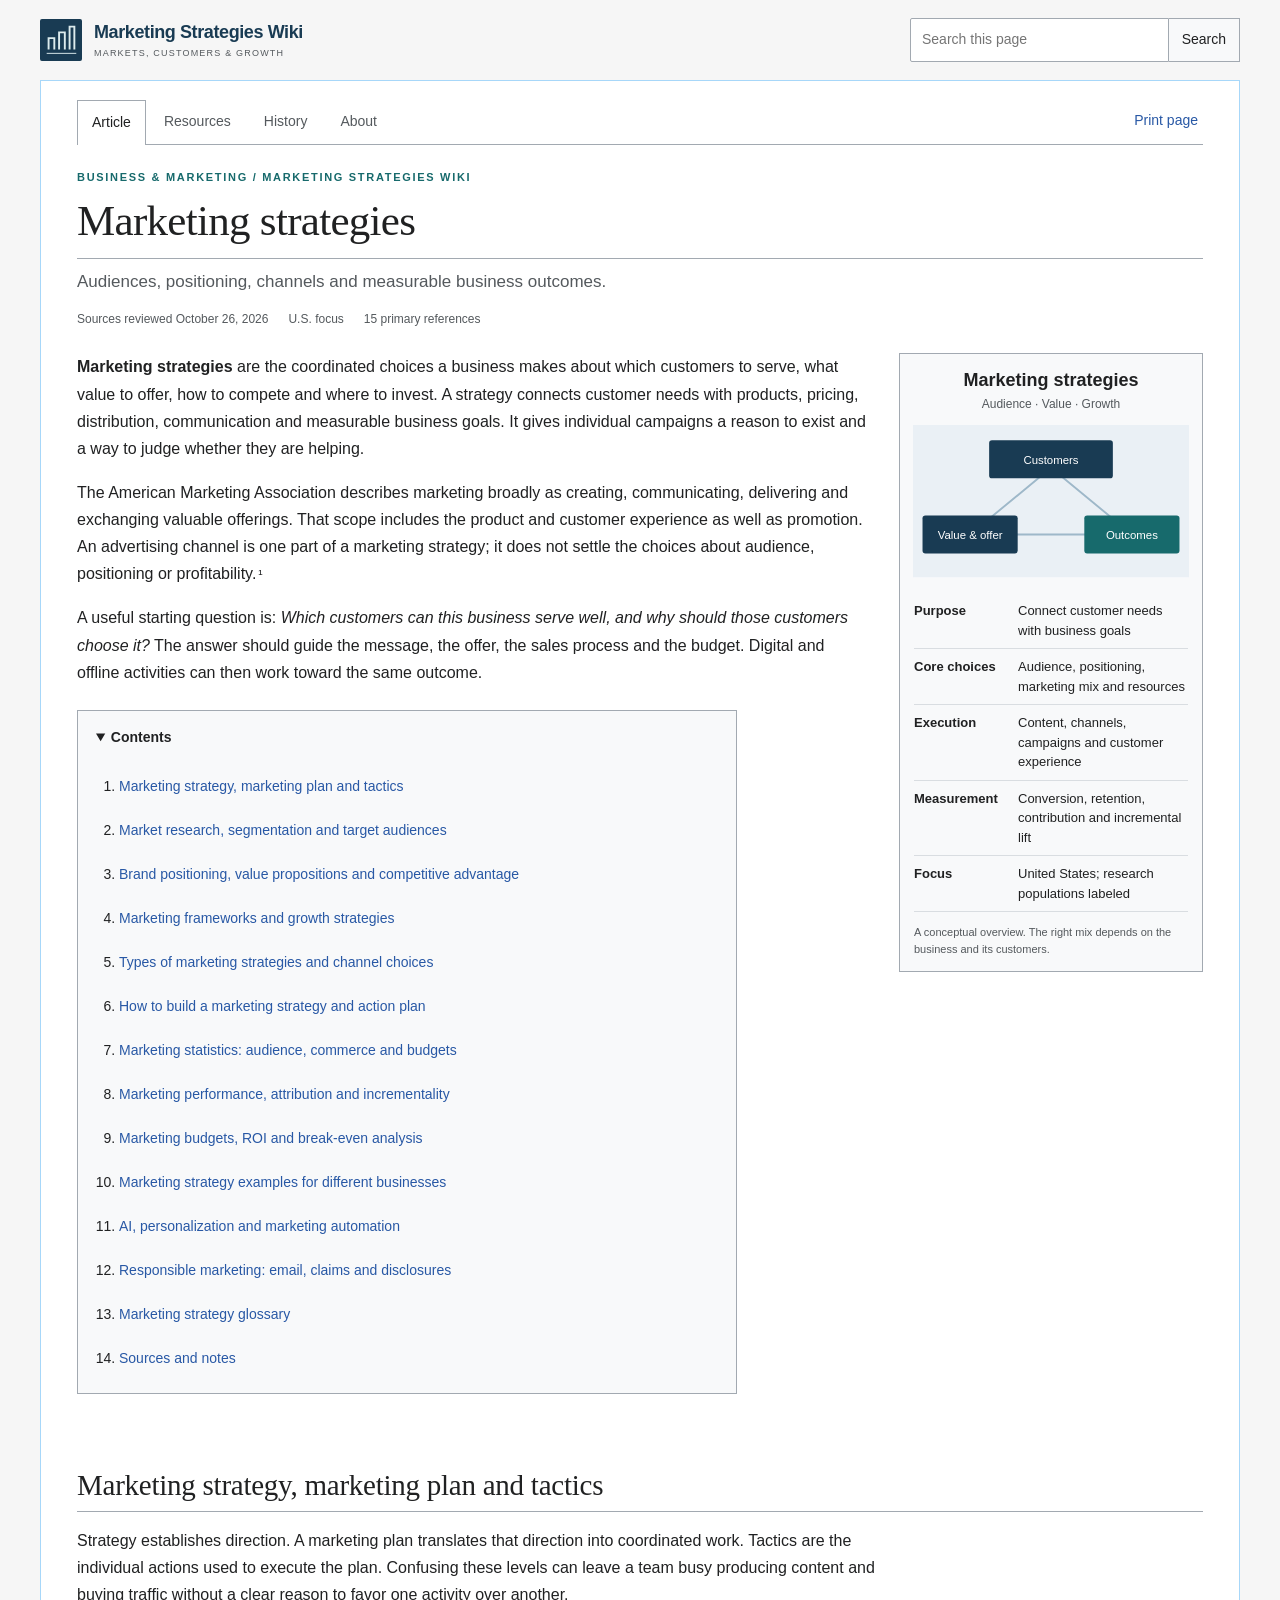
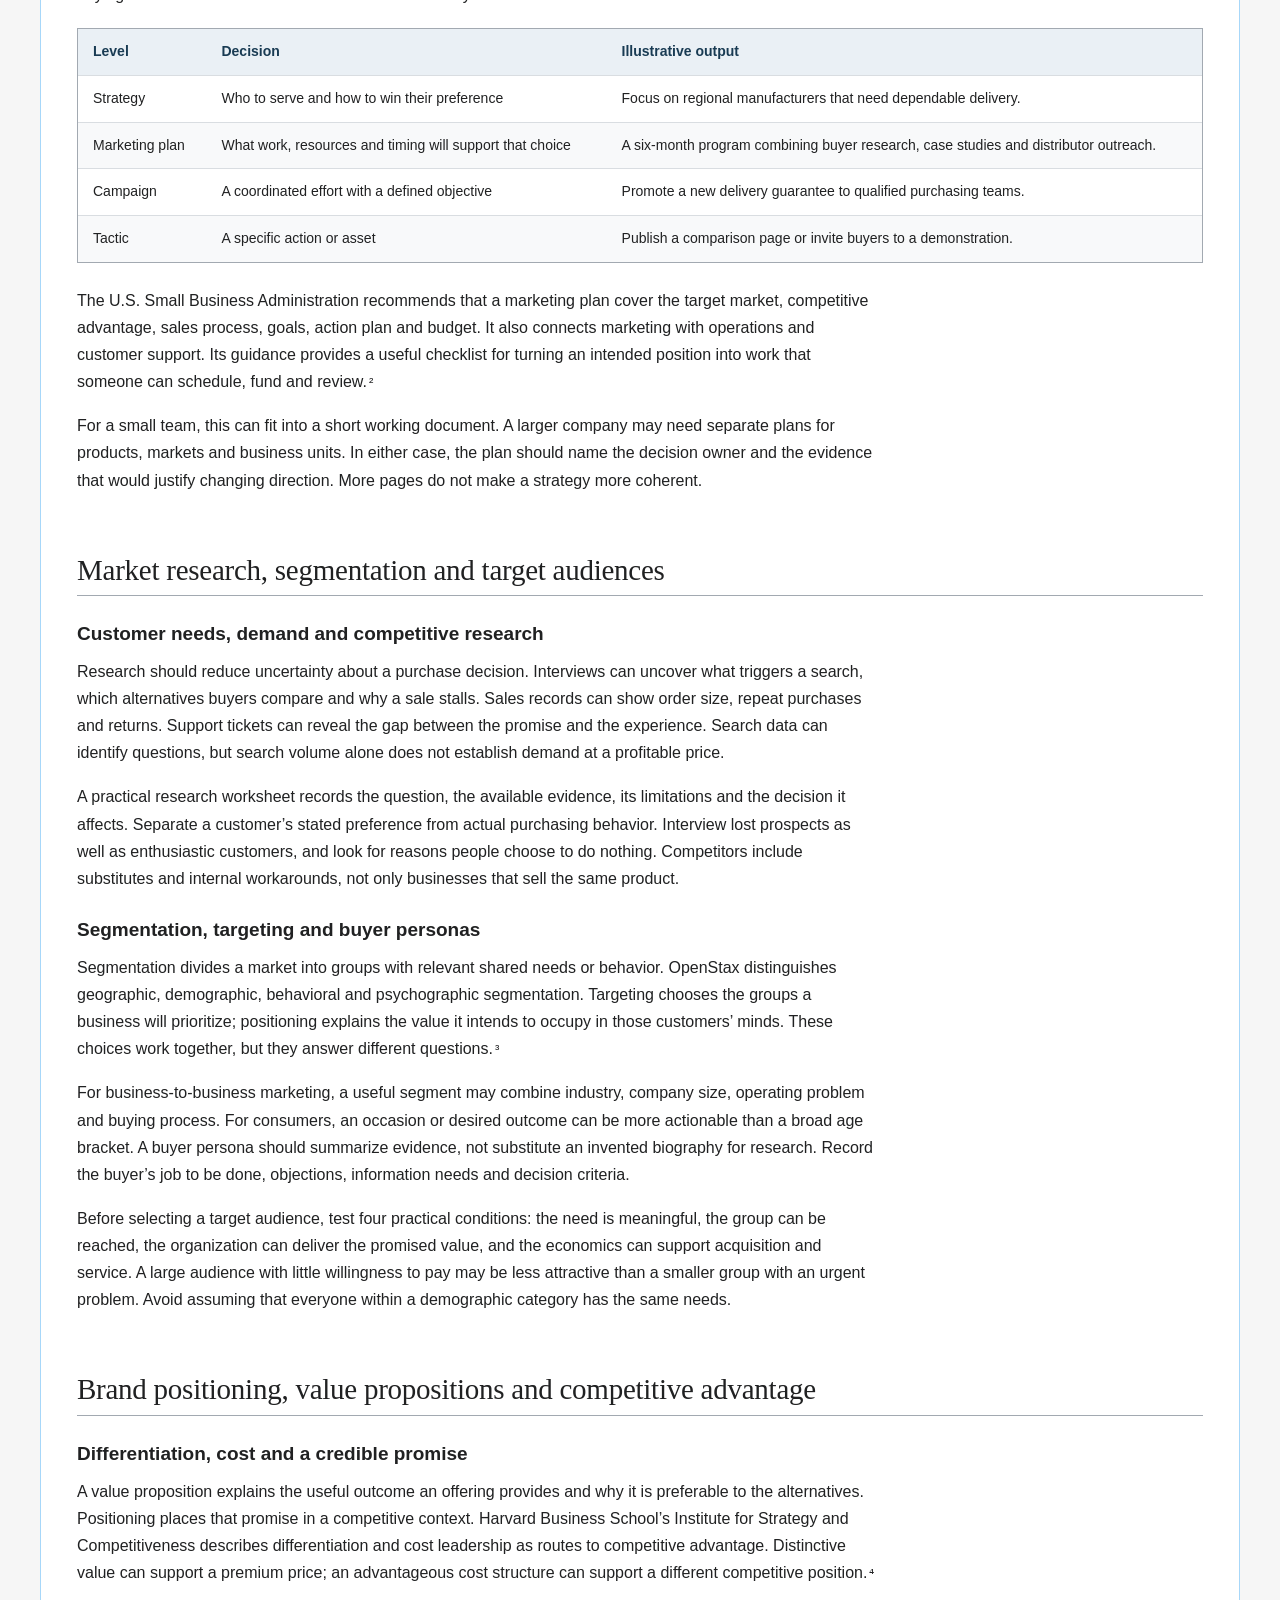
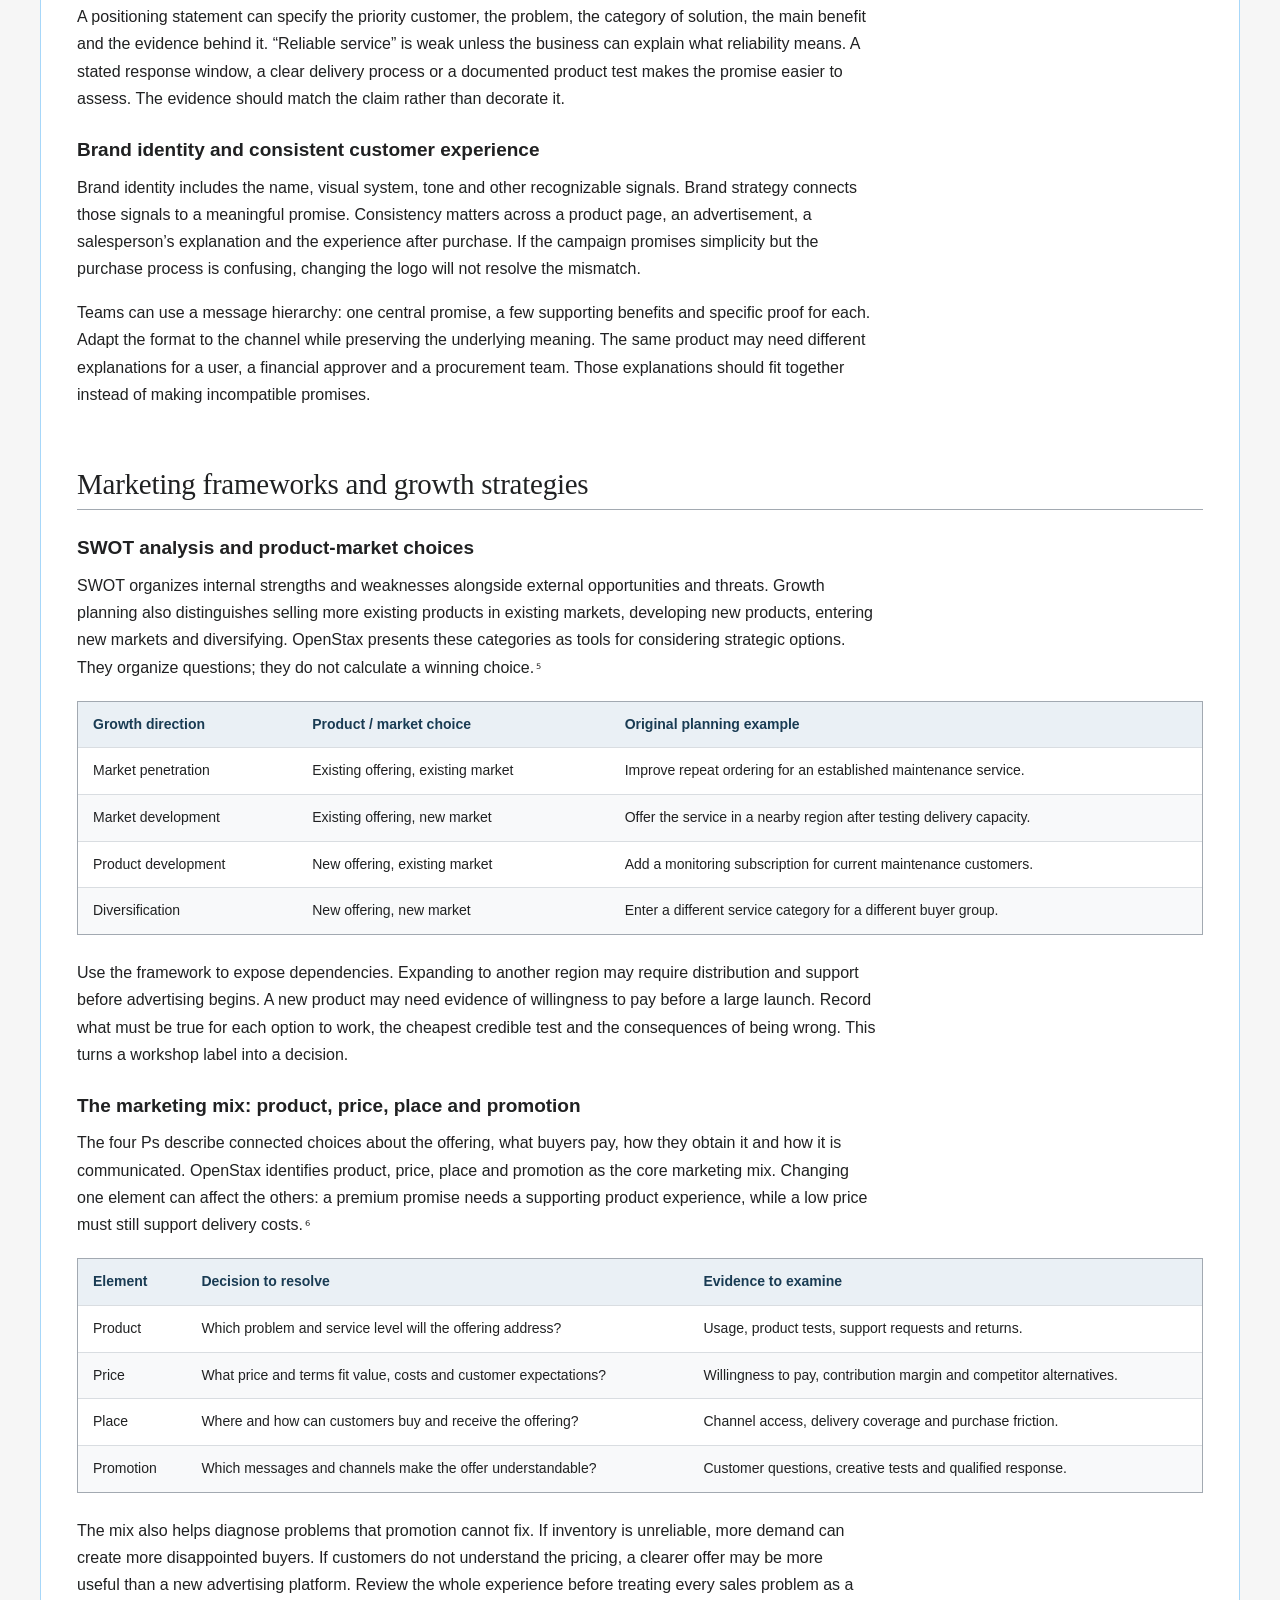
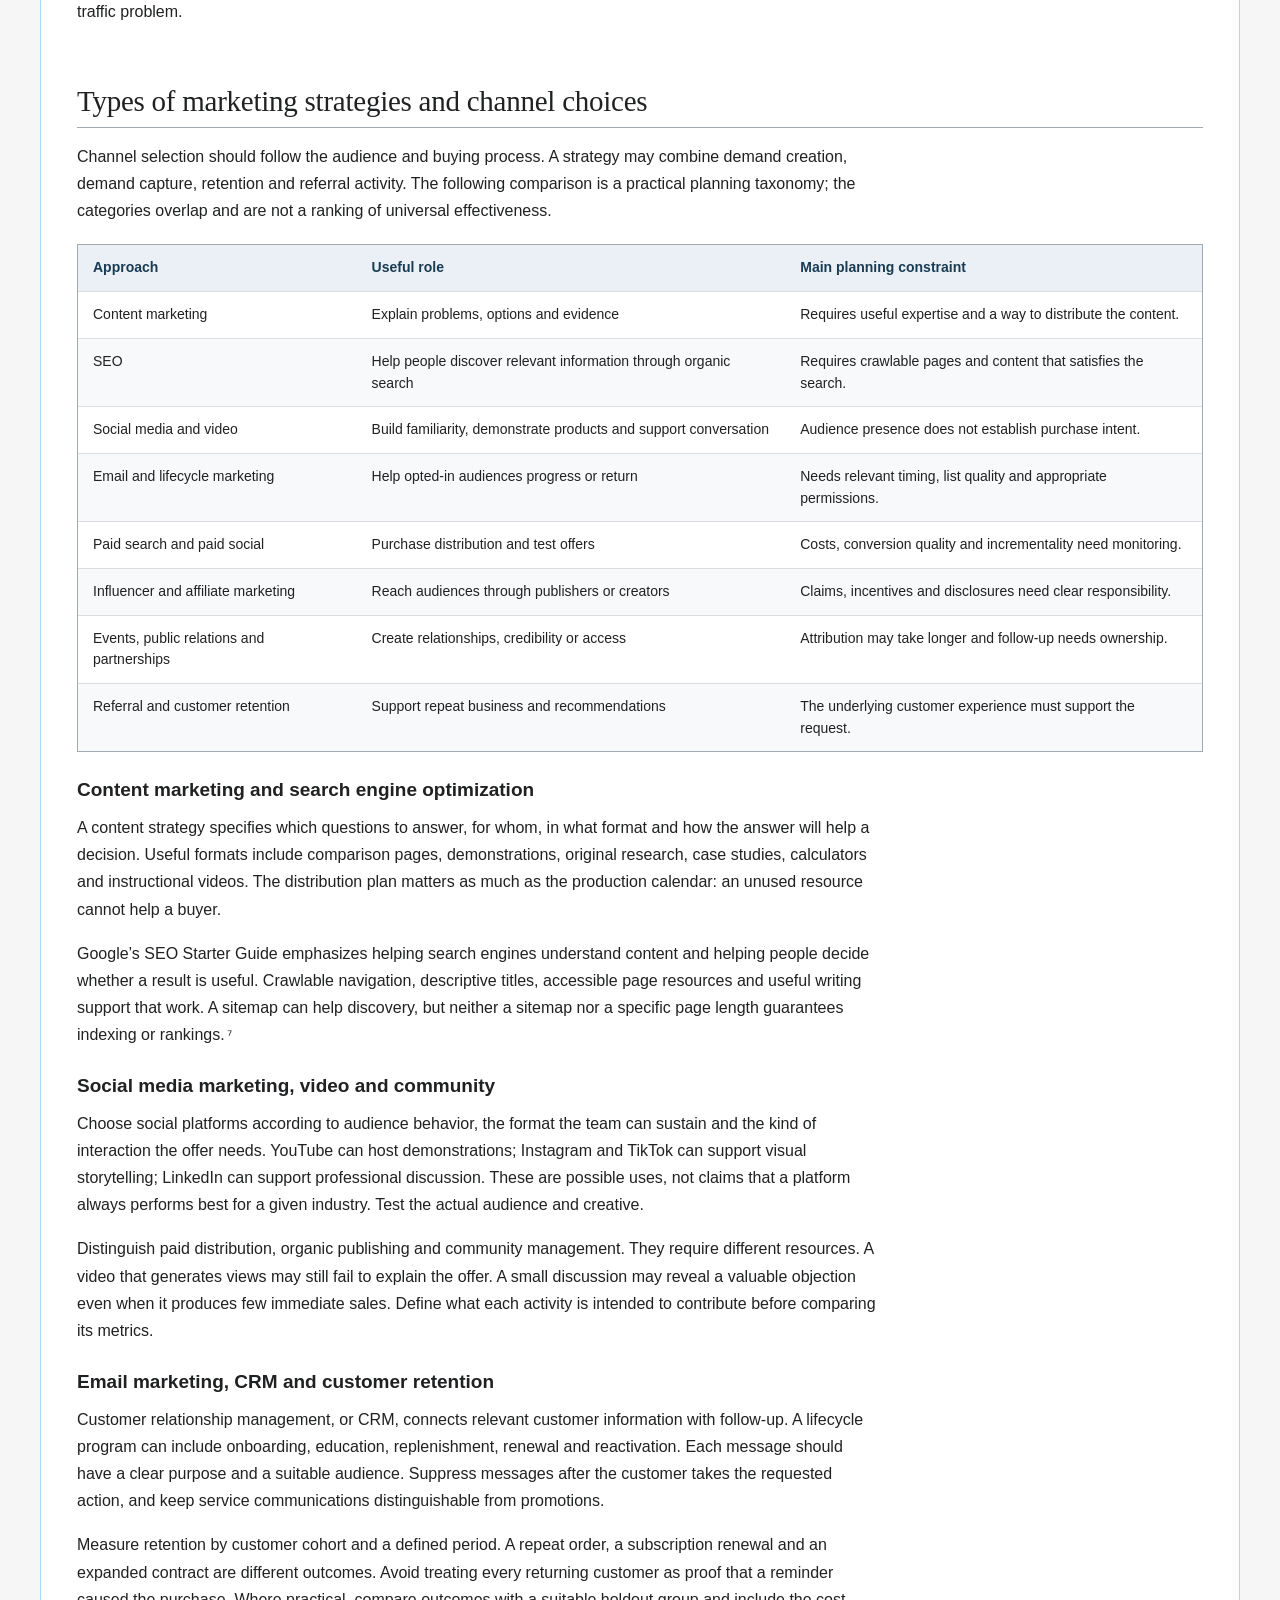
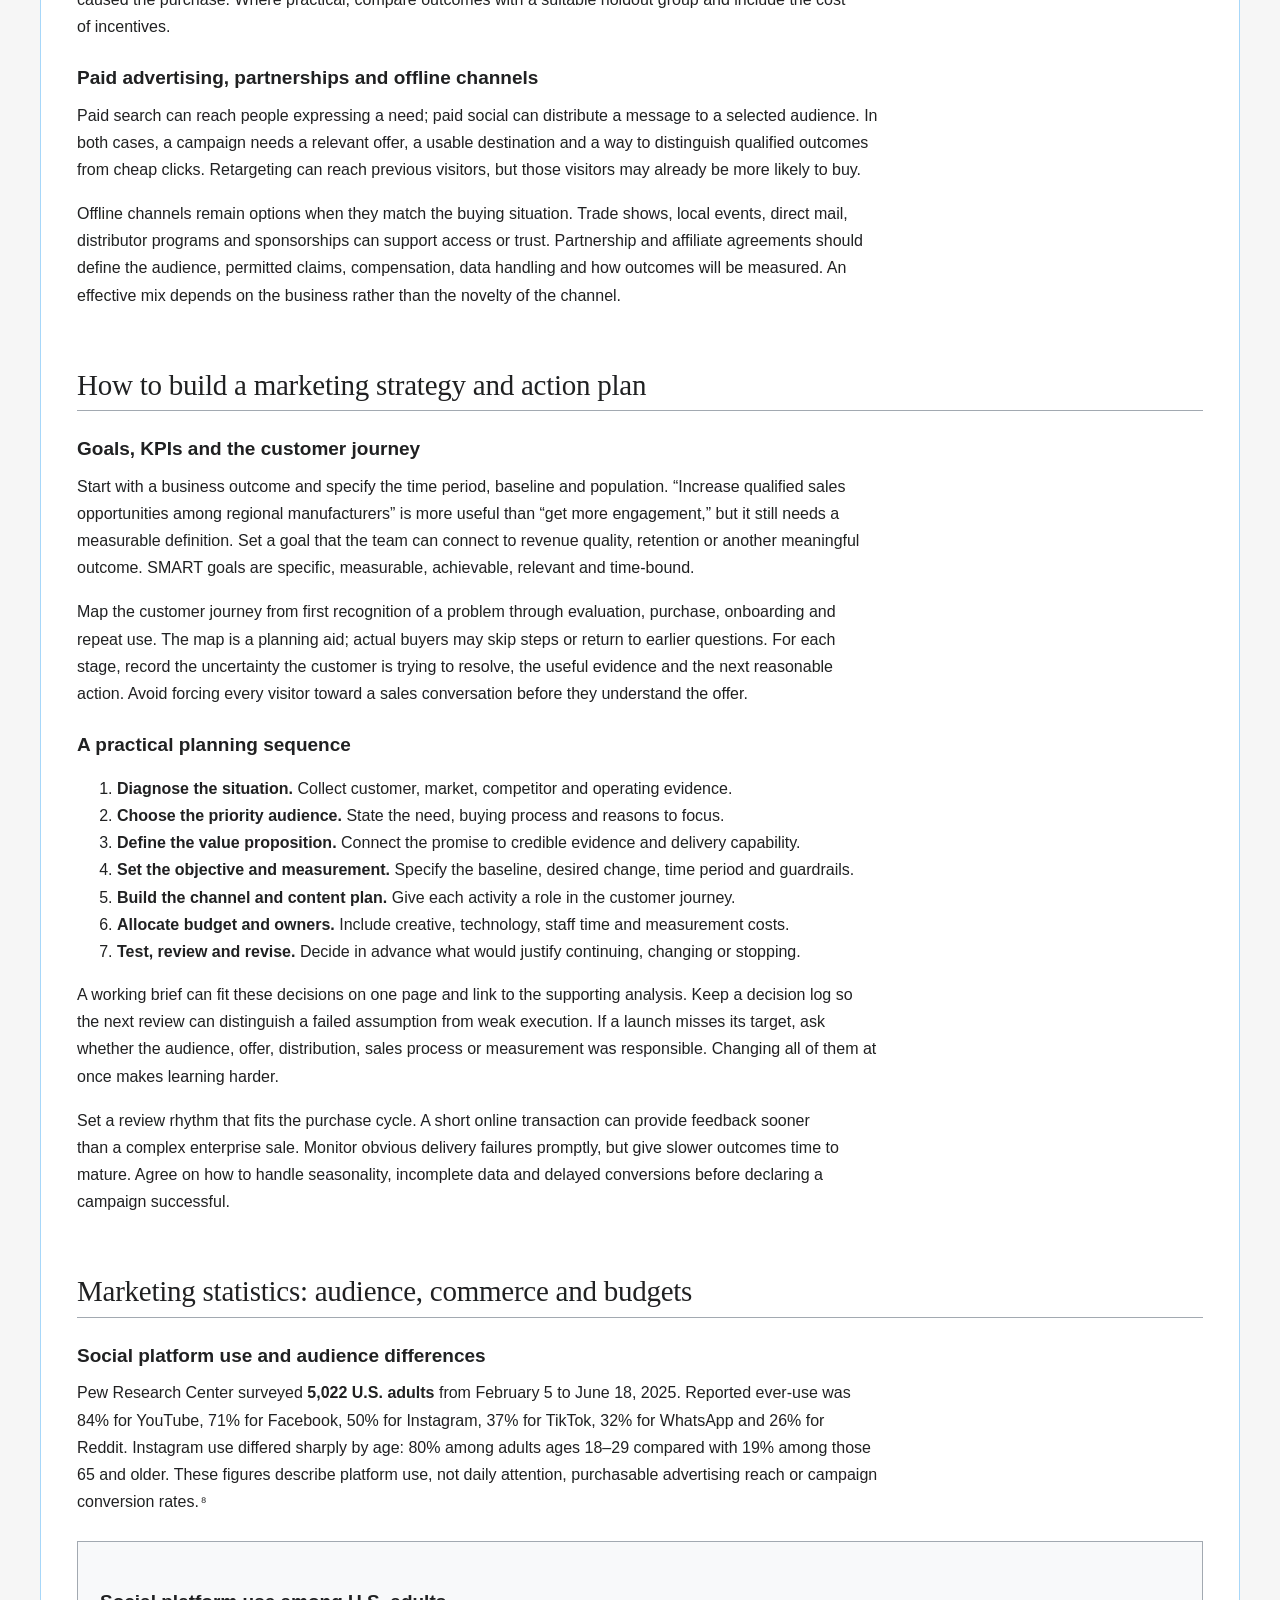
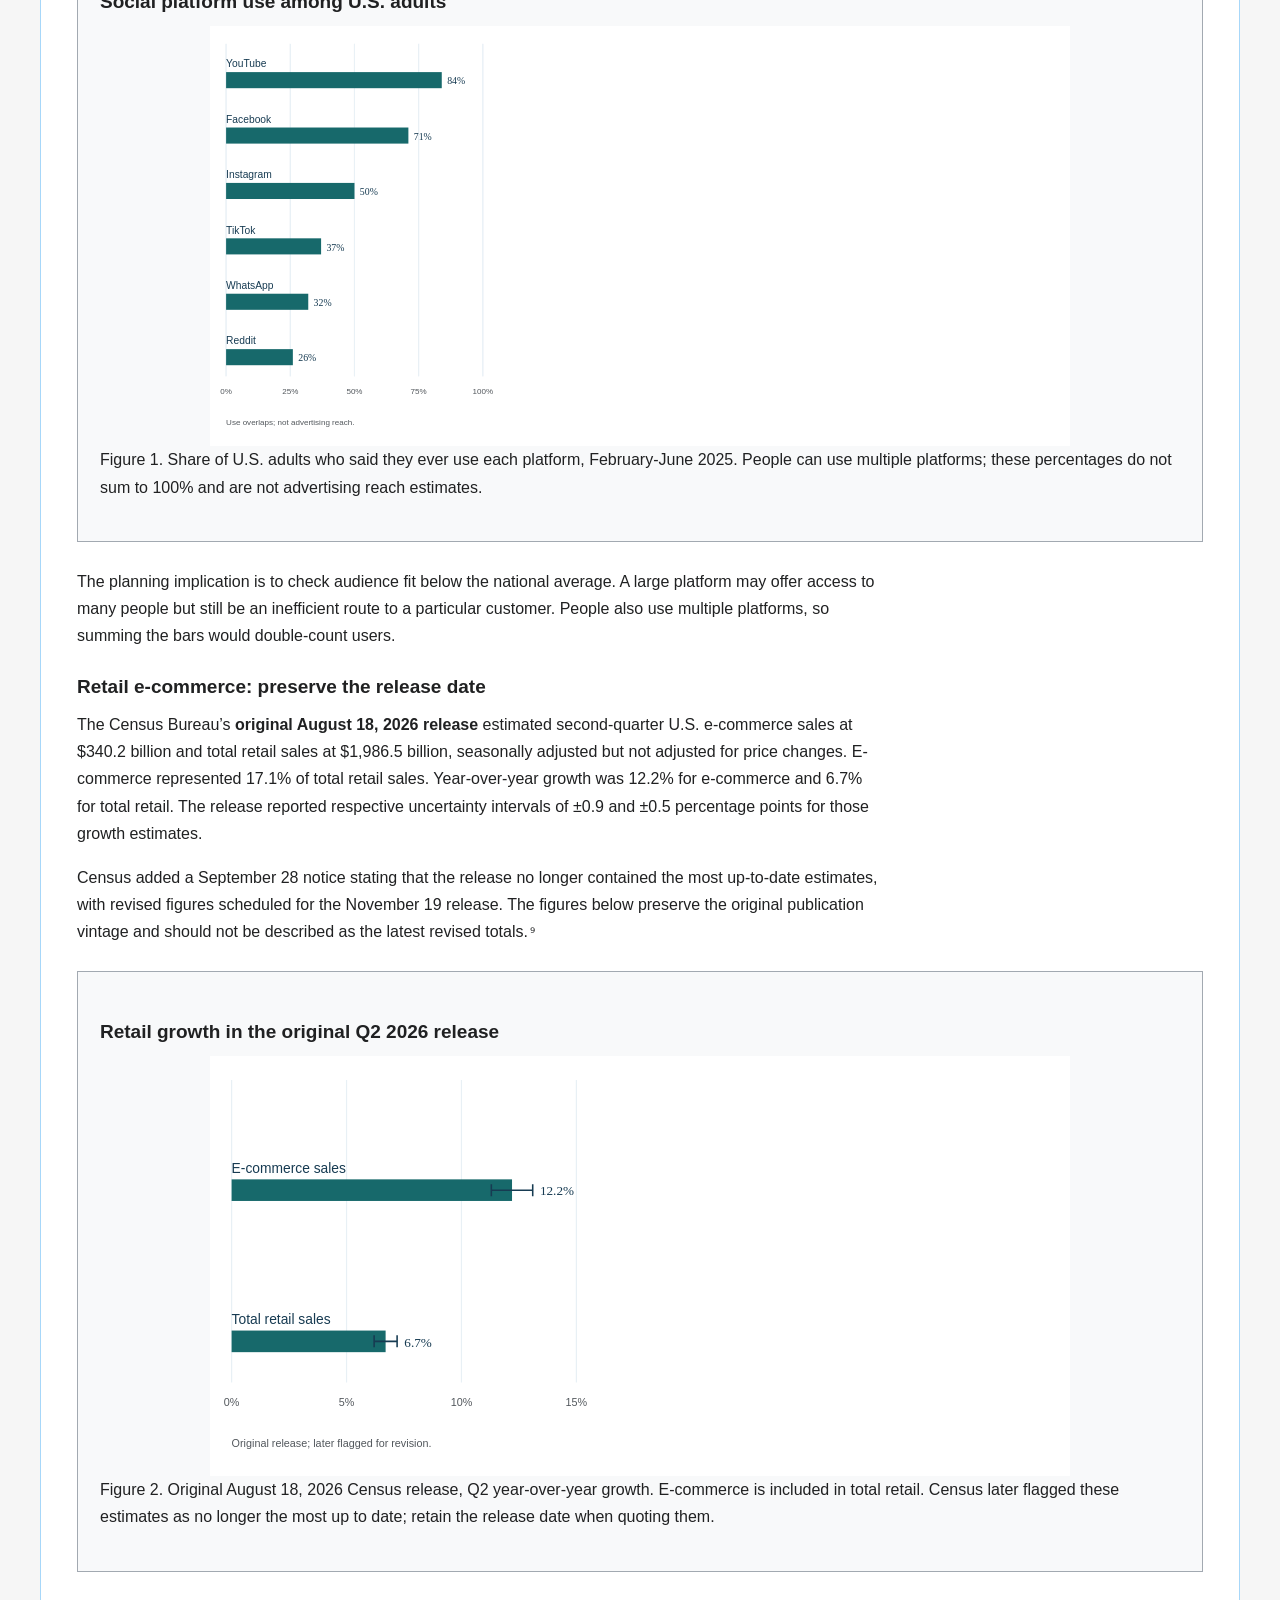
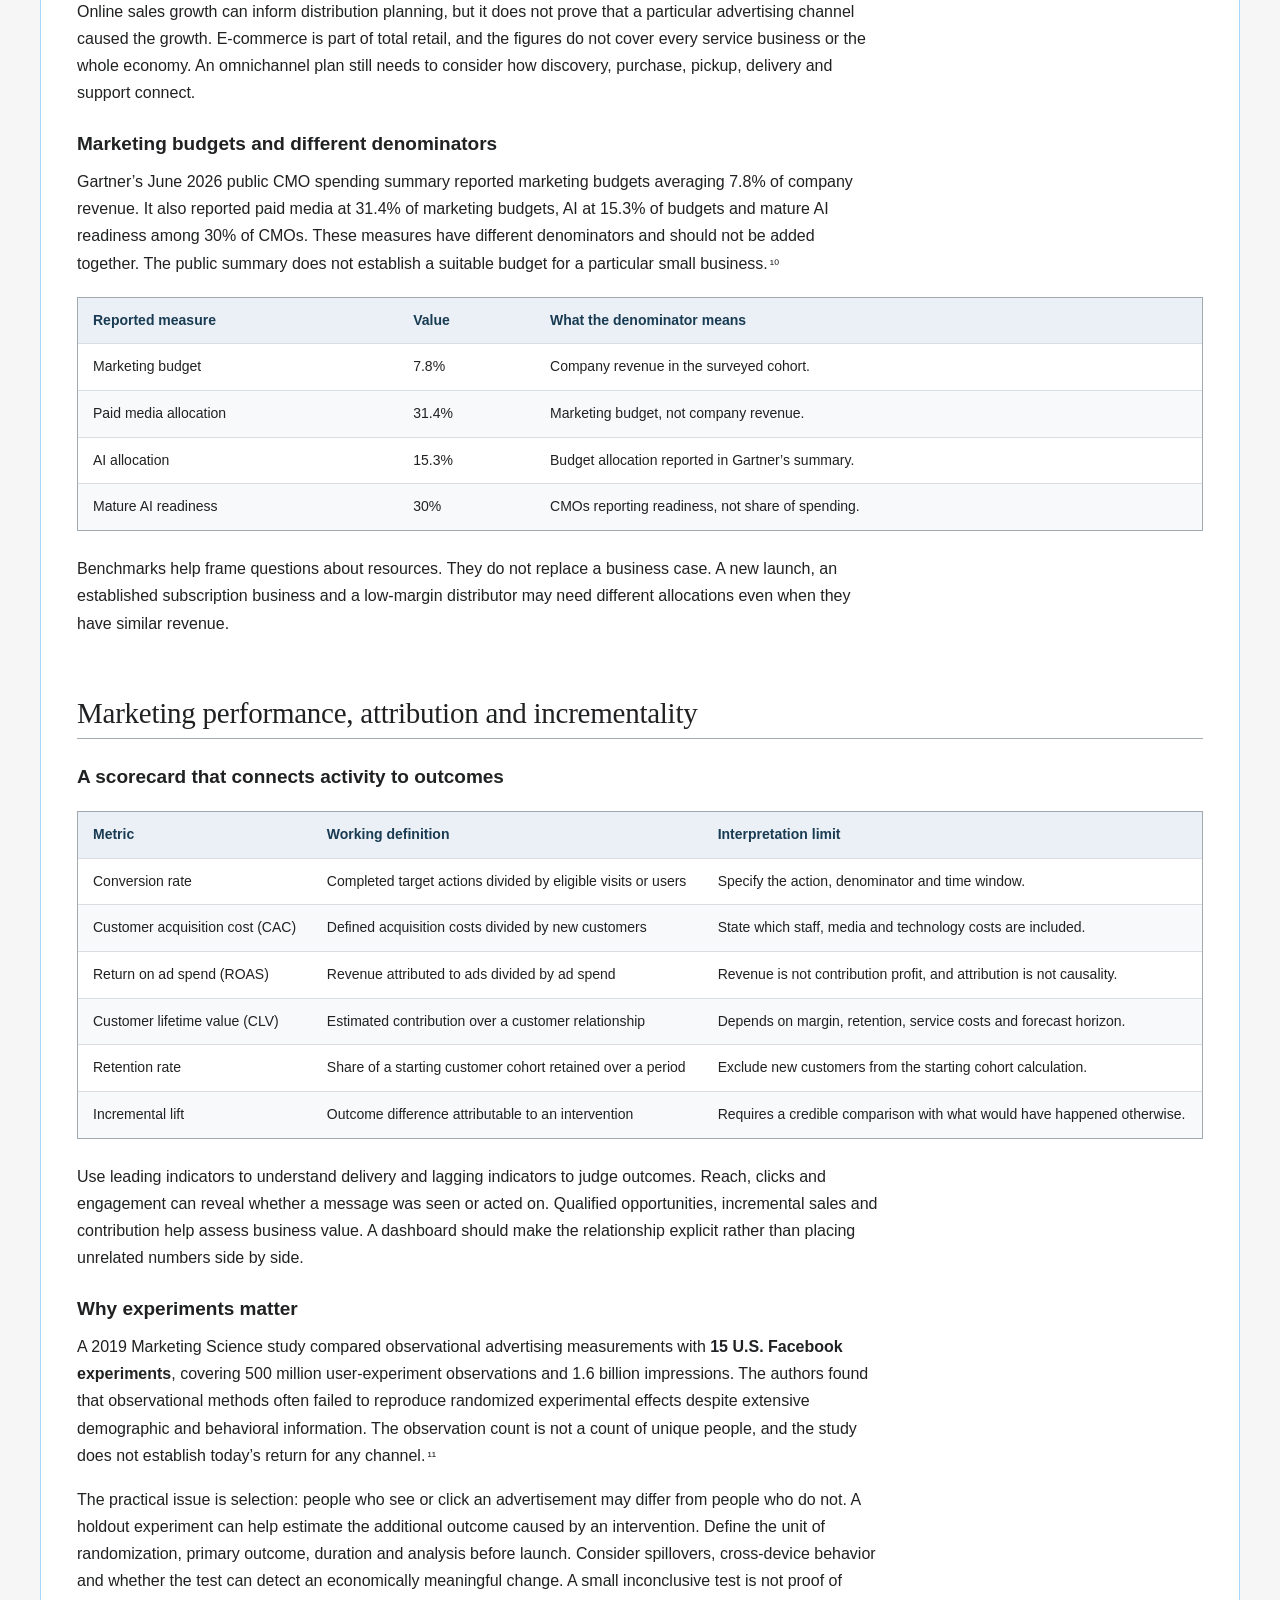
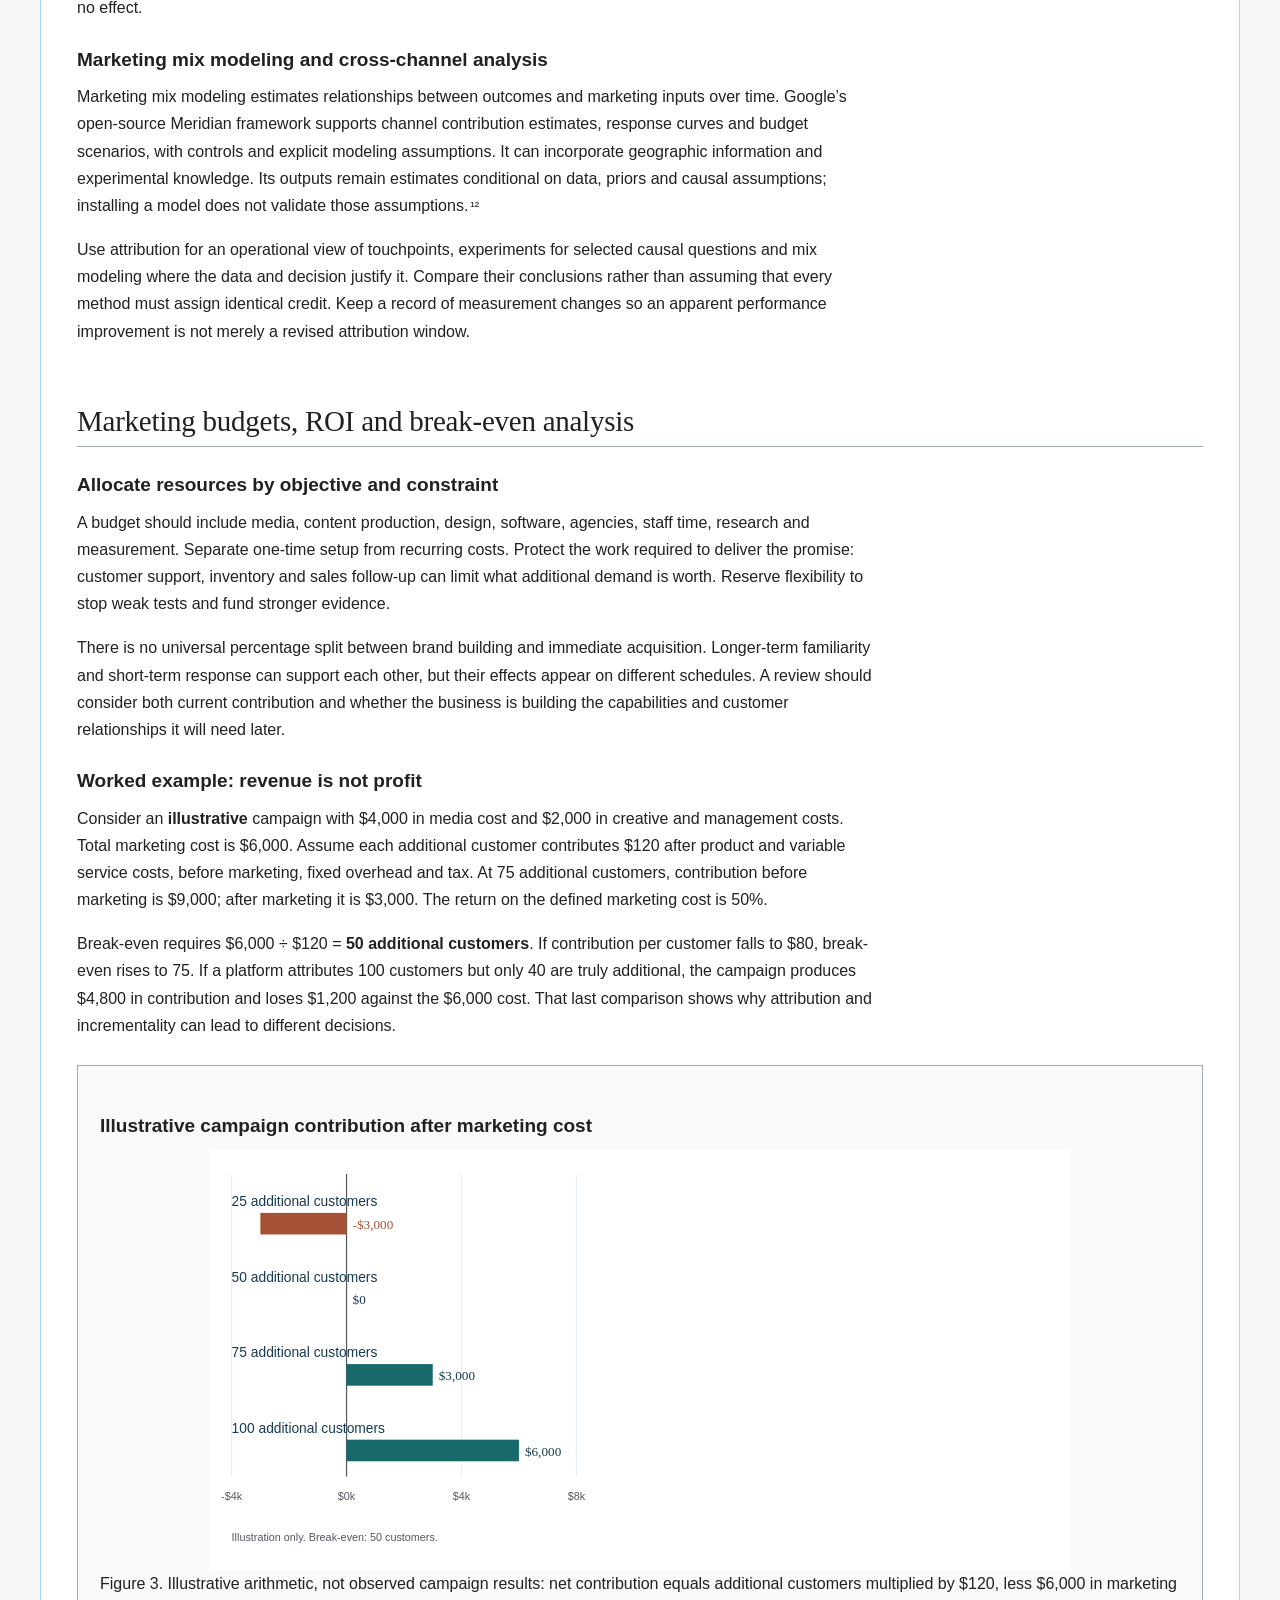
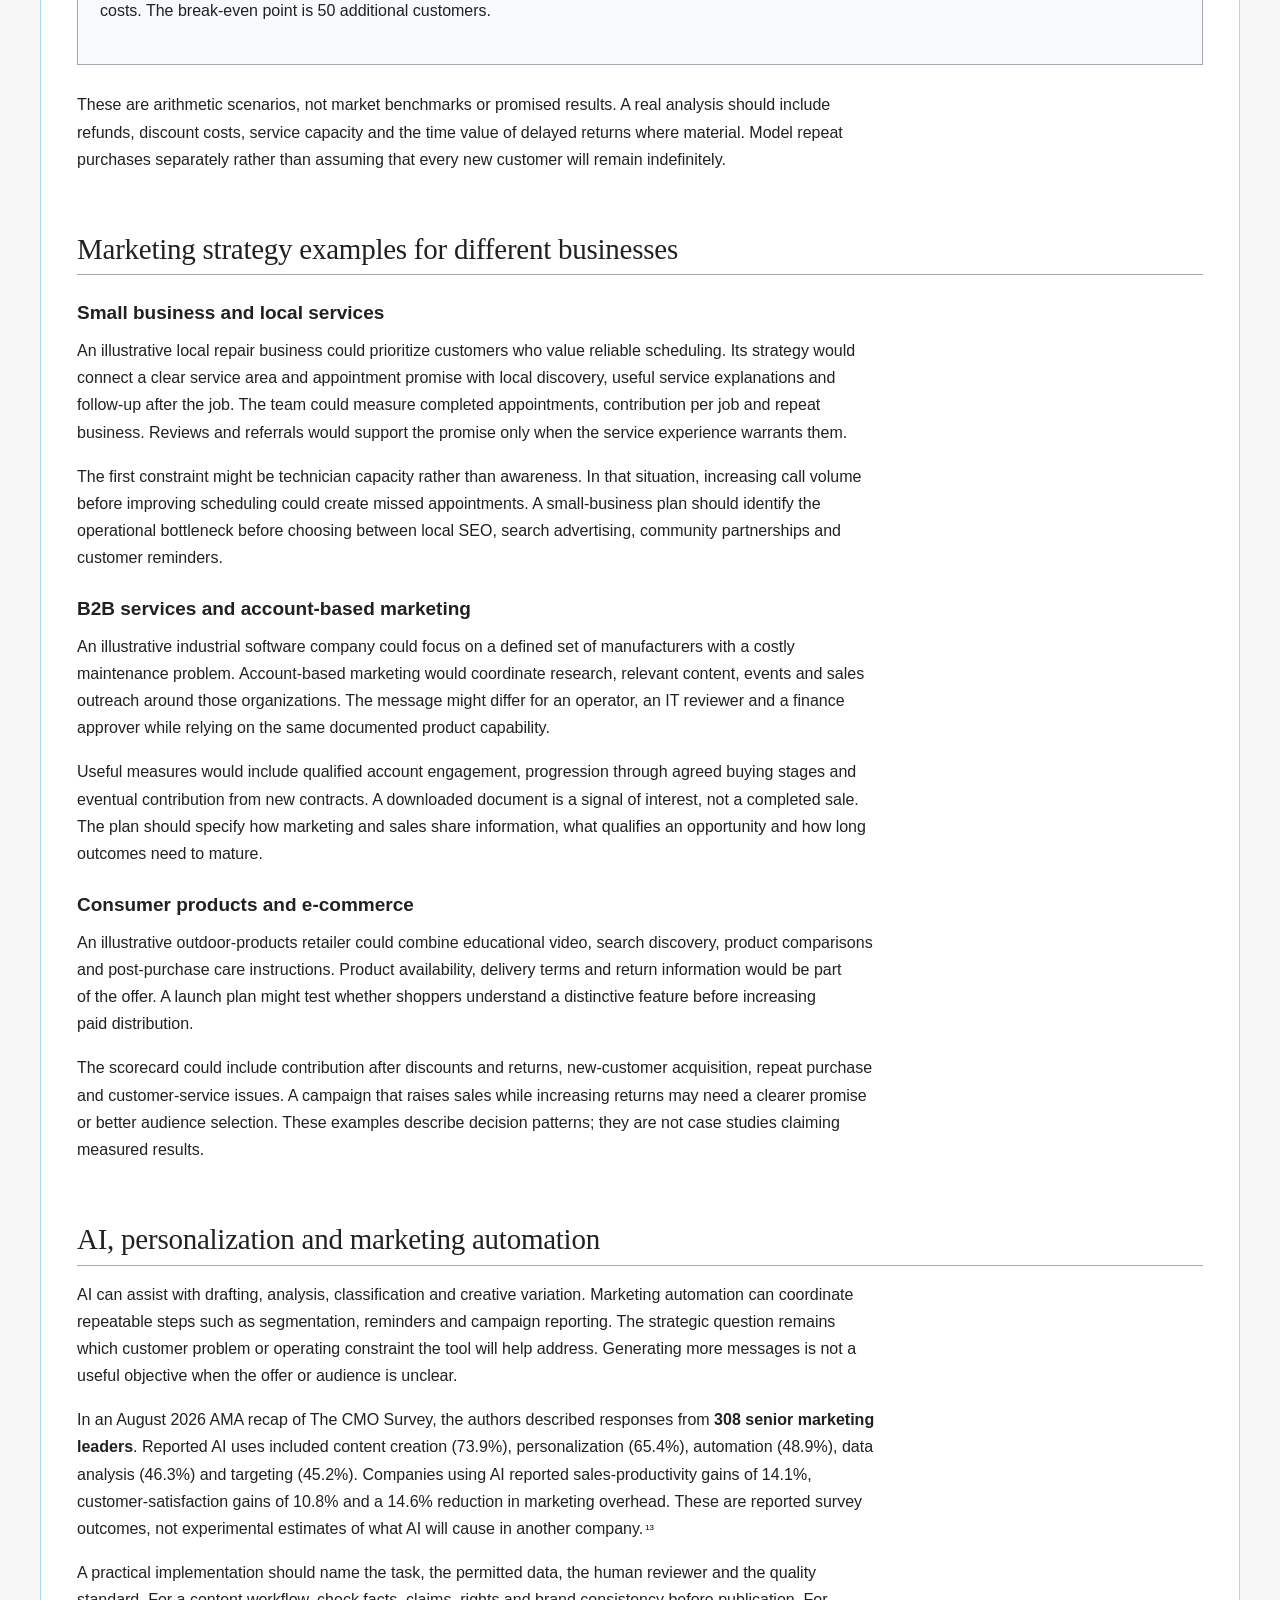
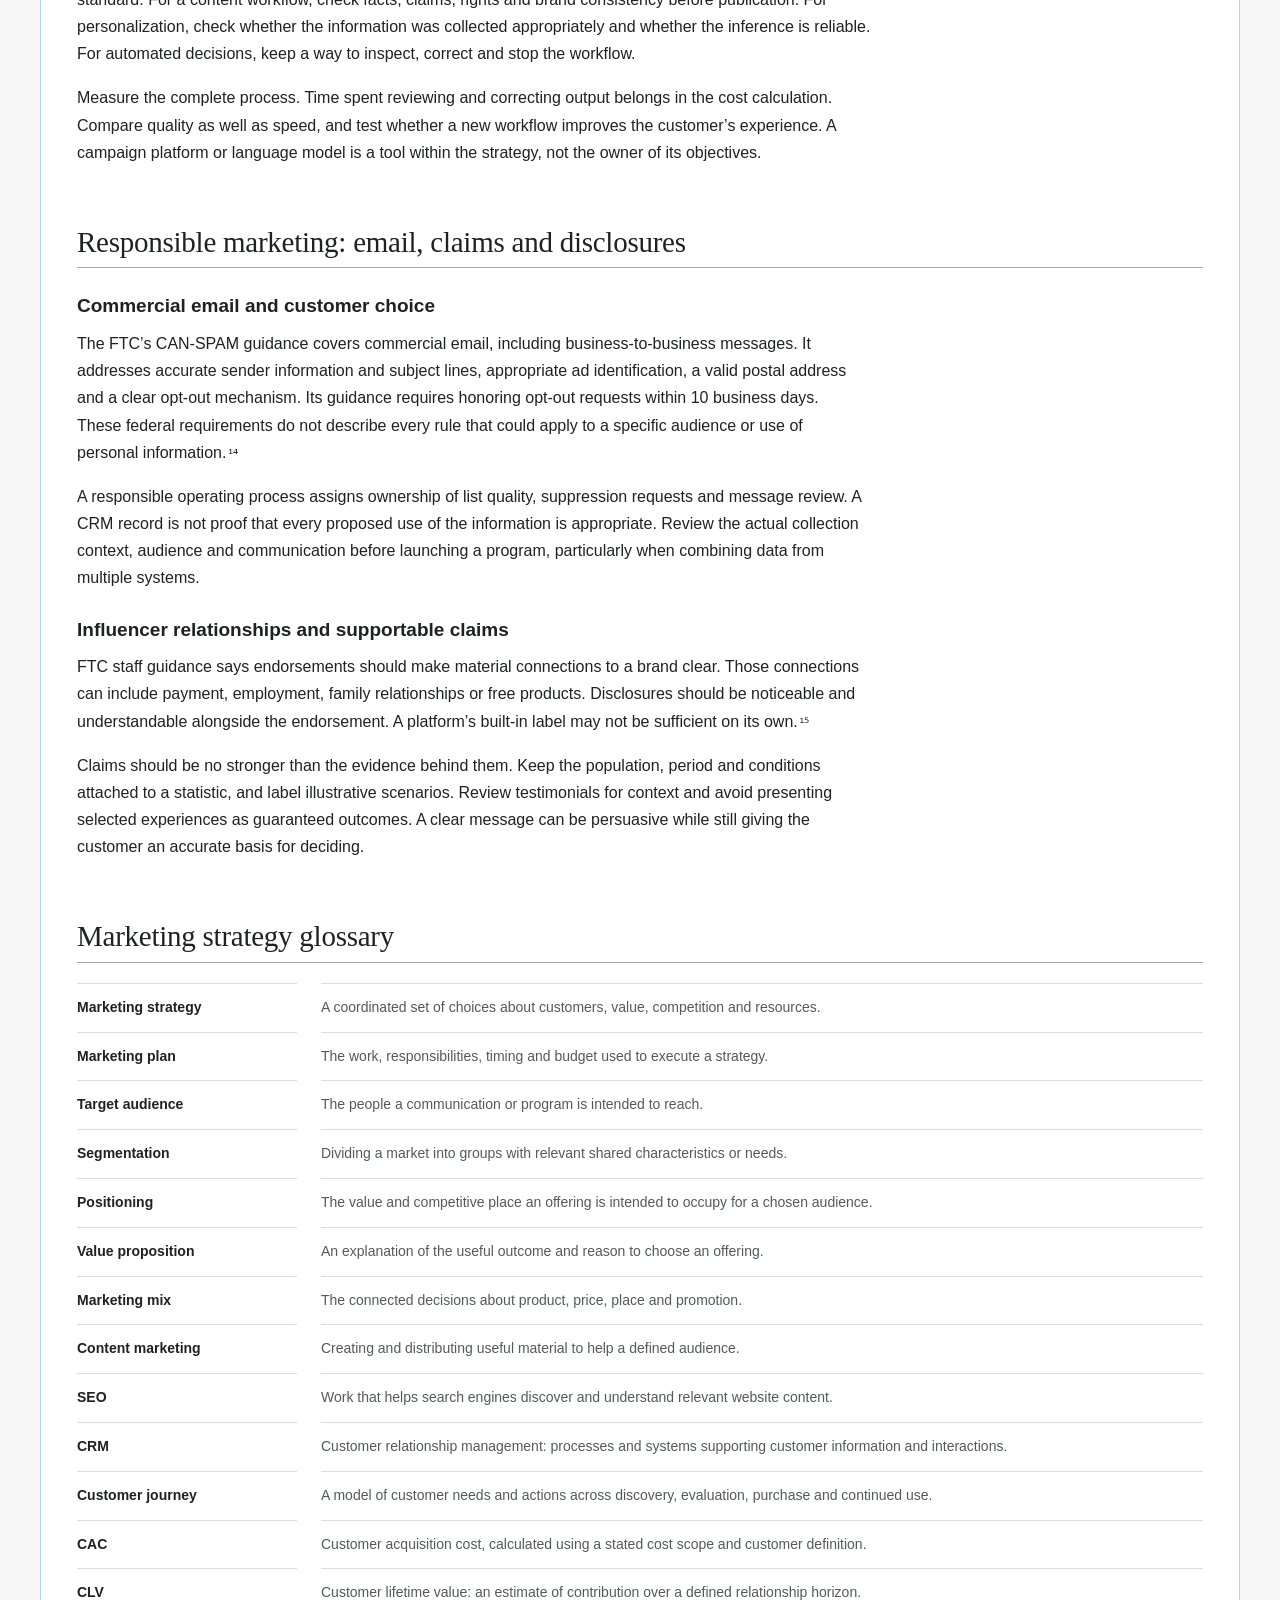
==== index.html @ 9ebcbd8b "Launch Marketing Strategies Wiki" ====
<!doctype html><html lang="en-US"><head><meta charset="utf-8"><meta name="viewport" content="width=device-width,initial-scale=1"><title>Marketing Strategies: Types, Examples &amp; Planning | Wiki</title><meta name="description" content="Explore marketing strategies, target audiences, positioning, channels, budgets and measurement, with sourced statistics and practical business examples."><meta name="robots" content="index,follow,max-image-preview:large"><link rel="canonical" href="https://marketingstrategies.wiki/"><meta name="referrer" content="strict-origin-when-cross-origin"><meta name="theme-color" content="#193b53"><meta property="og:type" content="article"><meta property="og:site_name" content="Marketing Strategies Wiki"><meta property="og:locale" content="en_US"><meta property="og:title" content="Marketing Strategies: Types, Examples &amp; Planning | Wiki"><meta property="og:description" content="Explore marketing strategies, target audiences, positioning, channels, budgets and measurement, with sourced statistics and practical business examples."><meta property="og:url" content="https://marketingstrategies.wiki/"><meta property="og:image" content="https://marketingstrategies.wiki/assets/social-card.png"><meta property="og:image:width" content="1200"><meta property="og:image:height" content="630"><meta property="og:image:alt" content="Marketing Strategies Wiki: audiences, positioning and growth"><meta name="twitter:card" content="summary_large_image"><meta name="twitter:title" content="Marketing Strategies: Types, Examples &amp; Planning | Wiki"><meta name="twitter:description" content="Explore marketing strategies, target audiences, positioning, channels, budgets and measurement, with sourced statistics and practical business examples."><meta name="twitter:image" content="https://marketingstrategies.wiki/assets/social-card.png"><link rel="icon" href="assets/favicon.svg" type="image/svg+xml"><link rel="stylesheet" href="assets/wiki.css"><script src="assets/wiki.js" defer></script><script type="application/ld+json">{"@context": "https://schema.org", "@graph": [{"@type": "WebSite", "@id": "https://marketingstrategies.wiki/#website", "url": "https://marketingstrategies.wiki/", "name": "Marketing Strategies Wiki", "inLanguage": "en-US", "publisher": {"@id": "https://marketingstrategies.wiki/#publisher"}}, {"@type": "Organization", "@id": "https://marketingstrategies.wiki/#publisher", "name": "Marketing Strategies Wiki", "url": "https://marketingstrategies.wiki/", "description": "The publication name of this editorial reference website."}, {"@type": "WebPage", "@id": "https://marketingstrategies.wiki/#webpage", "url": "https://marketingstrategies.wiki/", "name": "Marketing strategies", "description": "Explore marketing strategies, target audiences, positioning, channels, budgets and measurement, with sourced statistics and practical business examples.", "inLanguage": "en-US", "isPartOf": {"@id": "https://marketingstrategies.wiki/#website"}, "dateModified": "2026-10-26", "breadcrumb": {"@id": "https://marketingstrategies.wiki/#breadcrumb"}, "mainEntity": {"@id": "https://marketingstrategies.wiki/#article"}}, {"@type": "BreadcrumbList", "@id": "https://marketingstrategies.wiki/#breadcrumb", "itemListElement": [{"@type": "ListItem", "position": 1, "name": "Marketing strategies", "item": "https://marketingstrategies.wiki/"}]}, {"@type": "Article", "@id": "https://marketingstrategies.wiki/#article", "headline": "Marketing strategies: types, examples, planning and measurement", "description": "Explore marketing strategies, target audiences, positioning, channels, budgets and measurement, with sourced statistics and practical business examples.", "mainEntityOfPage": {"@id": "https://marketingstrategies.wiki/#webpage"}, "inLanguage": "en-US", "dateModified": "2026-10-26", "publisher": {"@id": "https://marketingstrategies.wiki/#publisher"}, "isAccessibleForFree": true, "about": [{"@type": "Thing", "name": "Marketing strategies"}, {"@type": "Thing", "name": "Market segmentation"}, {"@type": "Thing", "name": "Brand positioning"}, {"@type": "Thing", "name": "Marketing mix"}, {"@type": "Thing", "name": "Content marketing"}, {"@type": "Thing", "name": "Digital marketing"}, {"@type": "Thing", "name": "Marketing analytics"}, {"@type": "Thing", "name": "Marketing budgets"}], "citation": ["https://www.ama.org/the-definition-of-marketing-what-is-marketing/", "https://legacy.sba.gov/business-guide/manage-your-business/marketing-sales", "https://openstax.org/books/principles-marketing/pages/5-1-market-segmentation-and-consumer-markets", "https://www.isc.hbs.edu/strategy/business-strategy/Pages/strategic-positioning.aspx", "https://openstax.org/books/principles-marketing/pages/2-2-the-role-of-marketing-in-the-strategic-planning-process", "https://openstax.org/books/principles-marketing/pages/1-2-the-marketing-mix-and-the-4ps-of-marketing", "https://developers.google.com/search/docs/fundamentals/seo-starter-guide", "https://www.pewresearch.org/internet/2025/11/20/americans-social-media-use-2025/", "https://www.census.gov/retail/ecommerce.html", "https://www.gartner.com/en/articles/cmo-spend", "https://pubsonline.informs.org/doi/abs/10.1287/mksc.2018.1135", "https://developers.google.com/meridian/docs/basics/meridian-introduction", "https://www.ama.org/marketing-news/marketing-has-an-ai-problem-and-it-has-nothing-to-do-with-ai/", "https://www.ftc.gov/business-guidance/resources/can-spam-act-compliance-guide-business", "https://www.ftc.gov/business-guidance/resources/disclosures-101-social-media-influencers"], "image": [{"@id": "https://marketingstrategies.wiki/#image-platform-use"}, {"@id": "https://marketingstrategies.wiki/#image-retail-growth"}, {"@id": "https://marketingstrategies.wiki/#image-break-even"}], "hasPart": {"@id": "https://marketingstrategies.wiki/#glossary"}}, {"@type": "DefinedTermSet", "@id": "https://marketingstrategies.wiki/#glossary", "name": "Marketing strategy glossary", "url": "https://marketingstrategies.wiki/#glossary", "hasDefinedTerm": [{"@id": "https://marketingstrategies.wiki/#term-marketing-strategy"}, {"@id": "https://marketingstrategies.wiki/#term-marketing-plan"}, {"@id": "https://marketingstrategies.wiki/#term-target-audience"}, {"@id": "https://marketingstrategies.wiki/#term-segmentation"}, {"@id": "https://marketingstrategies.wiki/#term-positioning"}, {"@id": "https://marketingstrategies.wiki/#term-value-proposition"}, {"@id": "https://marketingstrategies.wiki/#term-marketing-mix"}, {"@id": "https://marketingstrategies.wiki/#term-content-marketing"}, {"@id": "https://marketingstrategies.wiki/#term-seo"}, {"@id": "https://marketingstrategies.wiki/#term-crm"}, {"@id": "https://marketingstrategies.wiki/#term-customer-journey"}, {"@id": "https://marketingstrategies.wiki/#term-cac"}, {"@id": "https://marketingstrategies.wiki/#term-clv"}, {"@id": "https://marketingstrategies.wiki/#term-roas"}, {"@id": "https://marketingstrategies.wiki/#term-incrementality"}, {"@id": "https://marketingstrategies.wiki/#term-a-b-test"}, {"@id": "https://marketingstrategies.wiki/#term-marketing-mix-modeling"}, {"@id": "https://marketingstrategies.wiki/#term-kpi"}]}, {"@type": "DefinedTerm", "@id": "https://marketingstrategies.wiki/#term-marketing-strategy", "name": "Marketing strategy", "description": "A coordinated set of choices about customers, value, competition and resources.", "inDefinedTermSet": {"@id": "https://marketingstrategies.wiki/#glossary"}}, {"@type": "DefinedTerm", "@id": "https://marketingstrategies.wiki/#term-marketing-plan", "name": "Marketing plan", "description": "The work, responsibilities, timing and budget used to execute a strategy.", "inDefinedTermSet": {"@id": "https://marketingstrategies.wiki/#glossary"}}, {"@type": "DefinedTerm", "@id": "https://marketingstrategies.wiki/#term-target-audience", "name": "Target audience", "description": "The people a communication or program is intended to reach.", "inDefinedTermSet": {"@id": "https://marketingstrategies.wiki/#glossary"}}, {"@type": "DefinedTerm", "@id": "https://marketingstrategies.wiki/#term-segmentation", "name": "Segmentation", "description": "Dividing a market into groups with relevant shared characteristics or needs.", "inDefinedTermSet": {"@id": "https://marketingstrategies.wiki/#glossary"}}, {"@type": "DefinedTerm", "@id": "https://marketingstrategies.wiki/#term-positioning", "name": "Positioning", "description": "The value and competitive place an offering is intended to occupy for a chosen audience.", "inDefinedTermSet": {"@id": "https://marketingstrategies.wiki/#glossary"}}, {"@type": "DefinedTerm", "@id": "https://marketingstrategies.wiki/#term-value-proposition", "name": "Value proposition", "description": "An explanation of the useful outcome and reason to choose an offering.", "inDefinedTermSet": {"@id": "https://marketingstrategies.wiki/#glossary"}}, {"@type": "DefinedTerm", "@id": "https://marketingstrategies.wiki/#term-marketing-mix", "name": "Marketing mix", "description": "The connected decisions about product, price, place and promotion.", "inDefinedTermSet": {"@id": "https://marketingstrategies.wiki/#glossary"}}, {"@type": "DefinedTerm", "@id": "https://marketingstrategies.wiki/#term-content-marketing", "name": "Content marketing", "description": "Creating and distributing useful material to help a defined audience.", "inDefinedTermSet": {"@id": "https://marketingstrategies.wiki/#glossary"}}, {"@type": "DefinedTerm", "@id": "https://marketingstrategies.wiki/#term-seo", "name": "SEO", "description": "Work that helps search engines discover and understand relevant website content.", "inDefinedTermSet": {"@id": "https://marketingstrategies.wiki/#glossary"}}, {"@type": "DefinedTerm", "@id": "https://marketingstrategies.wiki/#term-crm", "name": "CRM", "description": "Customer relationship management: processes and systems supporting customer information and interactions.", "inDefinedTermSet": {"@id": "https://marketingstrategies.wiki/#glossary"}}, {"@type": "DefinedTerm", "@id": "https://marketingstrategies.wiki/#term-customer-journey", "name": "Customer journey", "description": "A model of customer needs and actions across discovery, evaluation, purchase and continued use.", "inDefinedTermSet": {"@id": "https://marketingstrategies.wiki/#glossary"}}, {"@type": "DefinedTerm", "@id": "https://marketingstrategies.wiki/#term-cac", "name": "CAC", "description": "Customer acquisition cost, calculated using a stated cost scope and customer definition.", "inDefinedTermSet": {"@id": "https://marketingstrategies.wiki/#glossary"}}, {"@type": "DefinedTerm", "@id": "https://marketingstrategies.wiki/#term-clv", "name": "CLV", "description": "Customer lifetime value: an estimate of contribution over a defined relationship horizon.", "inDefinedTermSet": {"@id": "https://marketingstrategies.wiki/#glossary"}}, {"@type": "DefinedTerm", "@id": "https://marketingstrategies.wiki/#term-roas", "name": "ROAS", "description": "Return on ad spend: attributed revenue divided by advertising spend.", "inDefinedTermSet": {"@id": "https://marketingstrategies.wiki/#glossary"}}, {"@type": "DefinedTerm", "@id": "https://marketingstrategies.wiki/#term-incrementality", "name": "Incrementality", "description": "The additional outcome caused by an intervention relative to a credible counterfactual.", "inDefinedTermSet": {"@id": "https://marketingstrategies.wiki/#glossary"}}, {"@type": "DefinedTerm", "@id": "https://marketingstrategies.wiki/#term-a-b-test", "name": "A/B test", "description": "A comparison of assigned variants intended to estimate their effect on a defined outcome.", "inDefinedTermSet": {"@id": "https://marketingstrategies.wiki/#glossary"}}, {"@type": "DefinedTerm", "@id": "https://marketingstrategies.wiki/#term-marketing-mix-modeling", "name": "Marketing mix modeling", "description": "Statistical analysis of outcomes and marketing inputs over time, with assumptions and controls.", "inDefinedTermSet": {"@id": "https://marketingstrategies.wiki/#glossary"}}, {"@type": "DefinedTerm", "@id": "https://marketingstrategies.wiki/#term-kpi", "name": "KPI", "description": "A key performance indicator selected to track progress toward an objective.", "inDefinedTermSet": {"@id": "https://marketingstrategies.wiki/#glossary"}}, {"@type": "ImageObject", "@id": "https://marketingstrategies.wiki/#image-platform-use", "contentUrl": "https://marketingstrategies.wiki/assets/platform-use.png", "url": "https://marketingstrategies.wiki/assets/platform-use.png", "name": "Social platform use among U.S. adults", "caption": "Figure 1. Share of U.S. adults who said they ever use each platform, February-June 2025. People can use multiple platforms; these percentages do not sum to 100% and are not advertising reach estimates.", "width": 1800, "height": 1120}, {"@type": "ImageObject", "@id": "https://marketingstrategies.wiki/#image-retail-growth", "contentUrl": "https://marketingstrategies.wiki/assets/retail-growth.png", "url": "https://marketingstrategies.wiki/assets/retail-growth.png", "name": "Retail growth in the original Q2 2026 release", "caption": "Figure 2. Original August 18, 2026 Census release, Q2 year-over-year growth. E-commerce is included in total retail. Census later flagged these estimates as no longer the most up to date; retain the release date when quoting them.", "width": 1800, "height": 1120}, {"@type": "ImageObject", "@id": "https://marketingstrategies.wiki/#image-break-even", "contentUrl": "https://marketingstrategies.wiki/assets/break-even.png", "url": "https://marketingstrategies.wiki/assets/break-even.png", "name": "Illustrative campaign contribution after marketing cost", "caption": "Figure 3. Illustrative arithmetic, not observed campaign results: net contribution equals additional customers multiplied by $120, less $6,000 in marketing costs. The break-even point is 50 additional customers.", "width": 1800, "height": 1120}]}</script></head><body id="top"><a class="skip" href="#article">Skip to content</a><header class="site-header"><a class="identity" href="/" aria-label="Marketing Strategies Wiki home"><svg viewBox="0 0 44 44" width="44" height="44" aria-hidden="true"><rect width="44" height="44" rx="2" fill="#193b53"/><path d="M9 32V20h6v12m5 0V14h6v18m5 0V8h5v24" stroke="#dcebed" fill="none" stroke-width="2"/><path d="M7 36h31" stroke="#dcebed"/></svg><span class="wordmark">Marketing Strategies Wiki<small>Markets, customers &amp; growth</small></span></a><form class="search" role="search"><label class="sr-only" for="wiki-search">Search this page</label><input id="wiki-search" type="search" placeholder="Search this page" autocomplete="off"><button type="submit" aria-controls="search-results" aria-expanded="false">Search</button><div class="search-panel" id="search-results" hidden><p role="status" aria-live="polite"></p><ul></ul><button type="button">Close results</button></div></form></header><div class="page"><div class="toolbar"><nav aria-label="Page navigation"><a href="/" aria-current="page">Article</a><a href="/resources/">Resources</a><a href="/history/">History</a><a href="/about/">About</a></nav><button type="button" class="print">Print page</button></div><main id="article"><div class="article-heading"><div class="eyebrow">Business &amp; marketing / Marketing Strategies Wiki</div><h1>Marketing strategies</h1><p class="deck">Audiences, positioning, channels and measurable business outcomes.</p><div class="metadata"><span>Sources reviewed October 26, 2026</span><span>U.S. focus</span><span>15 primary references</span></div></div><article><aside class="infobox" aria-label="Marketing strategies at a glance"><div class="infobox-title">Marketing strategies</div><div class="infobox-subtitle">Audience · Value · Growth</div><div class="infobox-art"><svg viewBox="0 0 290 160" role="img" aria-labelledby="map-title"><title id="map-title">Marketing connects customers, value and business outcomes</title><rect width="290" height="160" fill="#eaf0f5"/><g stroke="#9eb8c9" stroke-width="2"><path d="M145 45L60 115M145 45L230 115M60 115H230"/></g><g fill="#193b53"><rect x="80" y="16" width="130" height="40" rx="3"/><rect x="10" y="95" width="100" height="40" rx="3"/></g><rect x="180" y="95" width="100" height="40" rx="3" fill="#176a6c"/><g fill="white" font-family="Segoe UI,sans-serif" font-size="12" text-anchor="middle"><text x="145" y="41">Customers</text><text x="60" y="120">Value &amp; offer</text><text x="230" y="120">Outcomes</text></g></svg></div><dl><div><dt>Purpose</dt><dd>Connect customer needs with business goals</dd></div><div><dt>Core choices</dt><dd>Audience, positioning, marketing mix and resources</dd></div><div><dt>Execution</dt><dd>Content, channels, campaigns and customer experience</dd></div><div><dt>Measurement</dt><dd>Conversion, retention, contribution and incremental lift</dd></div><div><dt>Focus</dt><dd>United States; research populations labeled</dd></div></dl><p class="note">A conceptual overview. The right mix depends on the business and its customers.</p></aside><div class="intro"><p><strong>Marketing strategies</strong> are the coordinated choices a business makes about which customers to serve, what value to offer, how to compete and where to invest. A strategy connects customer needs with products, pricing, distribution, communication and measurable business goals. It gives individual campaigns a reason to exist and a way to judge whether they are helping.</p><p>The American Marketing Association describes marketing broadly as creating, communicating, delivering and exchanging valuable offerings. That scope includes the product and customer experience as well as promotion. An advertising channel is one part of a marketing strategy; it does not settle the choices about audience, positioning or profitability.<span class="reference" role="note" aria-label="Source 1">¹</span></p><p>A useful starting question is: <em>Which customers can this business serve well, and why should those customers choose it?</em> The answer should guide the message, the offer, the sales process and the budget. Digital and offline activities can then work toward the same outcome.</p></div><details class="contents" open><summary>Contents</summary><ol><li><a href="#overview">Marketing strategy, marketing plan and tactics</a></li><li><a href="#research">Market research, segmentation and target audiences</a></li><li><a href="#positioning">Brand positioning, value propositions and competitive advantage</a></li><li><a href="#frameworks">Marketing frameworks and growth strategies</a></li><li><a href="#channels">Types of marketing strategies and channel choices</a></li><li><a href="#planning">How to build a marketing strategy and action plan</a></li><li><a href="#statistics">Marketing statistics: audience, commerce and budgets</a></li><li><a href="#measurement">Marketing performance, attribution and incrementality</a></li><li><a href="#budget">Marketing budgets, ROI and break-even analysis</a></li><li><a href="#examples">Marketing strategy examples for different businesses</a></li><li><a href="#ai">AI, personalization and marketing automation</a></li><li><a href="#ethics">Responsible marketing: email, claims and disclosures</a></li><li><a href="#glossary">Marketing strategy glossary</a></li><li><a href="#sources">Sources and notes</a></li></ol></details><section class="topic-section" id="overview"><h2>Marketing strategy, marketing plan and tactics</h2><p>Strategy establishes direction. A marketing plan translates that direction into coordinated work. Tactics are the individual actions used to execute the plan. Confusing these levels can leave a team busy producing content and buying traffic without a clear reason to favor one activity over another.</p><div class="table-scroll" tabindex="0"><table><thead><tr><th scope="col">Level</th><th scope="col">Decision</th><th scope="col">Illustrative output</th></tr></thead><tbody><tr><td>Strategy</td><td>Who to serve and how to win their preference</td><td>Focus on regional manufacturers that need dependable delivery.</td></tr><tr><td>Marketing plan</td><td>What work, resources and timing will support that choice</td><td>A six-month program combining buyer research, case studies and distributor outreach.</td></tr><tr><td>Campaign</td><td>A coordinated effort with a defined objective</td><td>Promote a new delivery guarantee to qualified purchasing teams.</td></tr><tr><td>Tactic</td><td>A specific action or asset</td><td>Publish a comparison page or invite buyers to a demonstration.</td></tr></tbody></table></div><p>The U.S. Small Business Administration recommends that a marketing plan cover the target market, competitive advantage, sales process, goals, action plan and budget. It also connects marketing with operations and customer support. Its guidance provides a useful checklist for turning an intended position into work that someone can schedule, fund and review.<span class="reference" role="note" aria-label="Source 2">²</span></p><p>For a small team, this can fit into a short working document. A larger company may need separate plans for products, markets and business units. In either case, the plan should name the decision owner and the evidence that would justify changing direction. More pages do not make a strategy more coherent.</p></section><section class="topic-section" id="research"><h2>Market research, segmentation and target audiences</h2><h3>Customer needs, demand and competitive research</h3><p>Research should reduce uncertainty about a purchase decision. Interviews can uncover what triggers a search, which alternatives buyers compare and why a sale stalls. Sales records can show order size, repeat purchases and returns. Support tickets can reveal the gap between the promise and the experience. Search data can identify questions, but search volume alone does not establish demand at a profitable price.</p><p>A practical research worksheet records the question, the available evidence, its limitations and the decision it affects. Separate a customer’s stated preference from actual purchasing behavior. Interview lost prospects as well as enthusiastic customers, and look for reasons people choose to do nothing. Competitors include substitutes and internal workarounds, not only businesses that sell the same product.</p><h3>Segmentation, targeting and buyer personas</h3><p>Segmentation divides a market into groups with relevant shared needs or behavior. OpenStax distinguishes geographic, demographic, behavioral and psychographic segmentation. Targeting chooses the groups a business will prioritize; positioning explains the value it intends to occupy in those customers’ minds. These choices work together, but they answer different questions.<span class="reference" role="note" aria-label="Source 3">³</span></p><p>For business-to-business marketing, a useful segment may combine industry, company size, operating problem and buying process. For consumers, an occasion or desired outcome can be more actionable than a broad age bracket. A buyer persona should summarize evidence, not substitute an invented biography for research. Record the buyer’s job to be done, objections, information needs and decision criteria.</p><p>Before selecting a target audience, test four practical conditions: the need is meaningful, the group can be reached, the organization can deliver the promised value, and the economics can support acquisition and service. A large audience with little willingness to pay may be less attractive than a smaller group with an urgent problem. Avoid assuming that everyone within a demographic category has the same needs.</p></section><section class="topic-section" id="positioning"><h2>Brand positioning, value propositions and competitive advantage</h2><h3>Differentiation, cost and a credible promise</h3><p>A value proposition explains the useful outcome an offering provides and why it is preferable to the alternatives. Positioning places that promise in a competitive context. Harvard Business School’s Institute for Strategy and Competitiveness describes differentiation and cost leadership as routes to competitive advantage. Distinctive value can support a premium price; an advantageous cost structure can support a different competitive position.<span class="reference" role="note" aria-label="Source 4">⁴</span></p><p>A positioning statement can specify the priority customer, the problem, the category of solution, the main benefit and the evidence behind it. “Reliable service” is weak unless the business can explain what reliability means. A stated response window, a clear delivery process or a documented product test makes the promise easier to assess. The evidence should match the claim rather than decorate it.</p><h3>Brand identity and consistent customer experience</h3><p>Brand identity includes the name, visual system, tone and other recognizable signals. Brand strategy connects those signals to a meaningful promise. Consistency matters across a product page, an advertisement, a salesperson’s explanation and the experience after purchase. If the campaign promises simplicity but the purchase process is confusing, changing the logo will not resolve the mismatch.</p><p>Teams can use a message hierarchy: one central promise, a few supporting benefits and specific proof for each. Adapt the format to the channel while preserving the underlying meaning. The same product may need different explanations for a user, a financial approver and a procurement team. Those explanations should fit together instead of making incompatible promises.</p></section><section class="topic-section" id="frameworks"><h2>Marketing frameworks and growth strategies</h2><h3>SWOT analysis and product-market choices</h3><p>SWOT organizes internal strengths and weaknesses alongside external opportunities and threats. Growth planning also distinguishes selling more existing products in existing markets, developing new products, entering new markets and diversifying. OpenStax presents these categories as tools for considering strategic options. They organize questions; they do not calculate a winning choice.<span class="reference" role="note" aria-label="Source 5">⁵</span></p><div class="table-scroll" tabindex="0"><table><thead><tr><th scope="col">Growth direction</th><th scope="col">Product / market choice</th><th scope="col">Original planning example</th></tr></thead><tbody><tr><td>Market penetration</td><td>Existing offering, existing market</td><td>Improve repeat ordering for an established maintenance service.</td></tr><tr><td>Market development</td><td>Existing offering, new market</td><td>Offer the service in a nearby region after testing delivery capacity.</td></tr><tr><td>Product development</td><td>New offering, existing market</td><td>Add a monitoring subscription for current maintenance customers.</td></tr><tr><td>Diversification</td><td>New offering, new market</td><td>Enter a different service category for a different buyer group.</td></tr></tbody></table></div><p>Use the framework to expose dependencies. Expanding to another region may require distribution and support before advertising begins. A new product may need evidence of willingness to pay before a large launch. Record what must be true for each option to work, the cheapest credible test and the consequences of being wrong. This turns a workshop label into a decision.</p><h3>The marketing mix: product, price, place and promotion</h3><p>The four Ps describe connected choices about the offering, what buyers pay, how they obtain it and how it is communicated. OpenStax identifies product, price, place and promotion as the core marketing mix. Changing one element can affect the others: a premium promise needs a supporting product experience, while a low price must still support delivery costs.<span class="reference" role="note" aria-label="Source 6">⁶</span></p><div class="table-scroll" tabindex="0"><table><thead><tr><th scope="col">Element</th><th scope="col">Decision to resolve</th><th scope="col">Evidence to examine</th></tr></thead><tbody><tr><td>Product</td><td>Which problem and service level will the offering address?</td><td>Usage, product tests, support requests and returns.</td></tr><tr><td>Price</td><td>What price and terms fit value, costs and customer expectations?</td><td>Willingness to pay, contribution margin and competitor alternatives.</td></tr><tr><td>Place</td><td>Where and how can customers buy and receive the offering?</td><td>Channel access, delivery coverage and purchase friction.</td></tr><tr><td>Promotion</td><td>Which messages and channels make the offer understandable?</td><td>Customer questions, creative tests and qualified response.</td></tr></tbody></table></div><p>The mix also helps diagnose problems that promotion cannot fix. If inventory is unreliable, more demand can create more disappointed buyers. If customers do not understand the pricing, a clearer offer may be more useful than a new advertising platform. Review the whole experience before treating every sales problem as a traffic problem.</p></section><section class="topic-section" id="channels"><h2>Types of marketing strategies and channel choices</h2><p>Channel selection should follow the audience and buying process. A strategy may combine demand creation, demand capture, retention and referral activity. The following comparison is a practical planning taxonomy; the categories overlap and are not a ranking of universal effectiveness.</p><div class="table-scroll" tabindex="0"><table><thead><tr><th scope="col">Approach</th><th scope="col">Useful role</th><th scope="col">Main planning constraint</th></tr></thead><tbody><tr><td>Content marketing</td><td>Explain problems, options and evidence</td><td>Requires useful expertise and a way to distribute the content.</td></tr><tr><td>SEO</td><td>Help people discover relevant information through organic search</td><td>Requires crawlable pages and content that satisfies the search.</td></tr><tr><td>Social media and video</td><td>Build familiarity, demonstrate products and support conversation</td><td>Audience presence does not establish purchase intent.</td></tr><tr><td>Email and lifecycle marketing</td><td>Help opted-in audiences progress or return</td><td>Needs relevant timing, list quality and appropriate permissions.</td></tr><tr><td>Paid search and paid social</td><td>Purchase distribution and test offers</td><td>Costs, conversion quality and incrementality need monitoring.</td></tr><tr><td>Influencer and affiliate marketing</td><td>Reach audiences through publishers or creators</td><td>Claims, incentives and disclosures need clear responsibility.</td></tr><tr><td>Events, public relations and partnerships</td><td>Create relationships, credibility or access</td><td>Attribution may take longer and follow-up needs ownership.</td></tr><tr><td>Referral and customer retention</td><td>Support repeat business and recommendations</td><td>The underlying customer experience must support the request.</td></tr></tbody></table></div><h3>Content marketing and search engine optimization</h3><p>A content strategy specifies which questions to answer, for whom, in what format and how the answer will help a decision. Useful formats include comparison pages, demonstrations, original research, case studies, calculators and instructional videos. The distribution plan matters as much as the production calendar: an unused resource cannot help a buyer.</p><p>Google’s SEO Starter Guide emphasizes helping search engines understand content and helping people decide whether a result is useful. Crawlable navigation, descriptive titles, accessible page resources and useful writing support that work. A sitemap can help discovery, but neither a sitemap nor a specific page length guarantees indexing or rankings.<span class="reference" role="note" aria-label="Source 7">⁷</span></p><h3>Social media marketing, video and community</h3><p>Choose social platforms according to audience behavior, the format the team can sustain and the kind of interaction the offer needs. YouTube can host demonstrations; Instagram and TikTok can support visual storytelling; LinkedIn can support professional discussion. These are possible uses, not claims that a platform always performs best for a given industry. Test the actual audience and creative.</p><p>Distinguish paid distribution, organic publishing and community management. They require different resources. A video that generates views may still fail to explain the offer. A small discussion may reveal a valuable objection even when it produces few immediate sales. Define what each activity is intended to contribute before comparing its metrics.</p><h3>Email marketing, CRM and customer retention</h3><p>Customer relationship management, or CRM, connects relevant customer information with follow-up. A lifecycle program can include onboarding, education, replenishment, renewal and reactivation. Each message should have a clear purpose and a suitable audience. Suppress messages after the customer takes the requested action, and keep service communications distinguishable from promotions.</p><p>Measure retention by customer cohort and a defined period. A repeat order, a subscription renewal and an expanded contract are different outcomes. Avoid treating every returning customer as proof that a reminder caused the purchase. Where practical, compare outcomes with a suitable holdout group and include the cost of incentives.</p><h3>Paid advertising, partnerships and offline channels</h3><p>Paid search can reach people expressing a need; paid social can distribute a message to a selected audience. In both cases, a campaign needs a relevant offer, a usable destination and a way to distinguish qualified outcomes from cheap clicks. Retargeting can reach previous visitors, but those visitors may already be more likely to buy.</p><p>Offline channels remain options when they match the buying situation. Trade shows, local events, direct mail, distributor programs and sponsorships can support access or trust. Partnership and affiliate agreements should define the audience, permitted claims, compensation, data handling and how outcomes will be measured. An effective mix depends on the business rather than the novelty of the channel.</p></section><section class="topic-section" id="planning"><h2>How to build a marketing strategy and action plan</h2><h3>Goals, KPIs and the customer journey</h3><p>Start with a business outcome and specify the time period, baseline and population. “Increase qualified sales opportunities among regional manufacturers” is more useful than “get more engagement,” but it still needs a measurable definition. Set a goal that the team can connect to revenue quality, retention or another meaningful outcome. SMART goals are specific, measurable, achievable, relevant and time-bound.</p><p>Map the customer journey from first recognition of a problem through evaluation, purchase, onboarding and repeat use. The map is a planning aid; actual buyers may skip steps or return to earlier questions. For each stage, record the uncertainty the customer is trying to resolve, the useful evidence and the next reasonable action. Avoid forcing every visitor toward a sales conversation before they understand the offer.</p><h3>A practical planning sequence</h3><ol><li><strong>Diagnose the situation.</strong> Collect customer, market, competitor and operating evidence.</li><li><strong>Choose the priority audience.</strong> State the need, buying process and reasons to focus.</li><li><strong>Define the value proposition.</strong> Connect the promise to credible evidence and delivery capability.</li><li><strong>Set the objective and measurement.</strong> Specify the baseline, desired change, time period and guardrails.</li><li><strong>Build the channel and content plan.</strong> Give each activity a role in the customer journey.</li><li><strong>Allocate budget and owners.</strong> Include creative, technology, staff time and measurement costs.</li><li><strong>Test, review and revise.</strong> Decide in advance what would justify continuing, changing or stopping.</li></ol><p>A working brief can fit these decisions on one page and link to the supporting analysis. Keep a decision log so the next review can distinguish a failed assumption from weak execution. If a launch misses its target, ask whether the audience, offer, distribution, sales process or measurement was responsible. Changing all of them at once makes learning harder.</p><p>Set a review rhythm that fits the purchase cycle. A short online transaction can provide feedback sooner than a complex enterprise sale. Monitor obvious delivery failures promptly, but give slower outcomes time to mature. Agree on how to handle seasonality, incomplete data and delayed conversions before declaring a campaign successful.</p></section><section class="topic-section" id="statistics"><h2>Marketing statistics: audience, commerce and budgets</h2><h3>Social platform use and audience differences</h3><p>Pew Research Center surveyed <strong>5,022 U.S. adults</strong> from February 5 to June 18, 2025. Reported ever-use was 84% for YouTube, 71% for Facebook, 50% for Instagram, 37% for TikTok, 32% for WhatsApp and 26% for Reddit. Instagram use differed sharply by age: 80% among adults ages 18–29 compared with 19% among those 65 and older. These figures describe platform use, not daily attention, purchasable advertising reach or campaign conversion rates.<span class="reference" role="note" aria-label="Source 8">⁸</span></p><figure class="data-figure" data-chart="platform-use"><h3>Social platform use among U.S. adults</h3><picture><source media="(max-width:650px)" srcset="assets/platform-use-mobile.svg"><img src="assets/platform-use.svg" alt="Pew 2025 ever-use estimates: YouTube 84%, Facebook 71%, Instagram 50%, TikTok 37%, WhatsApp 32% and Reddit 26%." width="900" height="440" loading="lazy"></picture><figcaption>Figure 1. Share of U.S. adults who said they ever use each platform, February-June 2025. People can use multiple platforms; these percentages do not sum to 100% and are not advertising reach estimates.</figcaption></figure><p>The planning implication is to check audience fit below the national average. A large platform may offer access to many people but still be an inefficient route to a particular customer. People also use multiple platforms, so summing the bars would double-count users.</p><h3>Retail e-commerce: preserve the release date</h3><p>The Census Bureau’s <strong>original August 18, 2026 release</strong> estimated second-quarter U.S. e-commerce sales at $340.2 billion and total retail sales at $1,986.5 billion, seasonally adjusted but not adjusted for price changes. E-commerce represented 17.1% of total retail sales. Year-over-year growth was 12.2% for e-commerce and 6.7% for total retail. The release reported respective uncertainty intervals of ±0.9 and ±0.5 percentage points for those growth estimates.</p><p>Census added a September 28 notice stating that the release no longer contained the most up-to-date estimates, with revised figures scheduled for the November 19 release. The figures below preserve the original publication vintage and should not be described as the latest revised totals.<span class="reference" role="note" aria-label="Source 9">⁹</span></p><figure class="data-figure" data-chart="retail-growth"><h3>Retail growth in the original Q2 2026 release</h3><picture><source media="(max-width:650px)" srcset="assets/retail-growth-mobile.svg"><img src="assets/retail-growth.svg" alt="Original August 18 Census release: U.S. e-commerce sales grew 12.2% year over year and total retail sales grew 6.7%, seasonally adjusted and not adjusted for prices." width="900" height="440" loading="lazy"></picture><figcaption>Figure 2. Original August 18, 2026 Census release, Q2 year-over-year growth. E-commerce is included in total retail. Census later flagged these estimates as no longer the most up to date; retain the release date when quoting them.</figcaption></figure><p>Online sales growth can inform distribution planning, but it does not prove that a particular advertising channel caused the growth. E-commerce is part of total retail, and the figures do not cover every service business or the whole economy. An omnichannel plan still needs to consider how discovery, purchase, pickup, delivery and support connect.</p><h3>Marketing budgets and different denominators</h3><p>Gartner’s June 2026 public CMO spending summary reported marketing budgets averaging 7.8% of company revenue. It also reported paid media at 31.4% of marketing budgets, AI at 15.3% of budgets and mature AI readiness among 30% of CMOs. These measures have different denominators and should not be added together. The public summary does not establish a suitable budget for a particular small business.<span class="reference" role="note" aria-label="Source 10">¹⁰</span></p><div class="table-scroll" tabindex="0"><table><thead><tr><th scope="col">Reported measure</th><th scope="col">Value</th><th scope="col">What the denominator means</th></tr></thead><tbody><tr><td>Marketing budget</td><td>7.8%</td><td>Company revenue in the surveyed cohort.</td></tr><tr><td>Paid media allocation</td><td>31.4%</td><td>Marketing budget, not company revenue.</td></tr><tr><td>AI allocation</td><td>15.3%</td><td>Budget allocation reported in Gartner’s summary.</td></tr><tr><td>Mature AI readiness</td><td>30%</td><td>CMOs reporting readiness, not share of spending.</td></tr></tbody></table></div><p>Benchmarks help frame questions about resources. They do not replace a business case. A new launch, an established subscription business and a low-margin distributor may need different allocations even when they have similar revenue.</p></section><section class="topic-section" id="measurement"><h2>Marketing performance, attribution and incrementality</h2><h3>A scorecard that connects activity to outcomes</h3><div class="table-scroll" tabindex="0"><table><thead><tr><th scope="col">Metric</th><th scope="col">Working definition</th><th scope="col">Interpretation limit</th></tr></thead><tbody><tr><td>Conversion rate</td><td>Completed target actions divided by eligible visits or users</td><td>Specify the action, denominator and time window.</td></tr><tr><td>Customer acquisition cost (CAC)</td><td>Defined acquisition costs divided by new customers</td><td>State which staff, media and technology costs are included.</td></tr><tr><td>Return on ad spend (ROAS)</td><td>Revenue attributed to ads divided by ad spend</td><td>Revenue is not contribution profit, and attribution is not causality.</td></tr><tr><td>Customer lifetime value (CLV)</td><td>Estimated contribution over a customer relationship</td><td>Depends on margin, retention, service costs and forecast horizon.</td></tr><tr><td>Retention rate</td><td>Share of a starting customer cohort retained over a period</td><td>Exclude new customers from the starting cohort calculation.</td></tr><tr><td>Incremental lift</td><td>Outcome difference attributable to an intervention</td><td>Requires a credible comparison with what would have happened otherwise.</td></tr></tbody></table></div><p>Use leading indicators to understand delivery and lagging indicators to judge outcomes. Reach, clicks and engagement can reveal whether a message was seen or acted on. Qualified opportunities, incremental sales and contribution help assess business value. A dashboard should make the relationship explicit rather than placing unrelated numbers side by side.</p><h3>Why experiments matter</h3><p>A 2019 Marketing Science study compared observational advertising measurements with <strong>15 U.S. Facebook experiments</strong>, covering 500 million user-experiment observations and 1.6 billion impressions. The authors found that observational methods often failed to reproduce randomized experimental effects despite extensive demographic and behavioral information. The observation count is not a count of unique people, and the study does not establish today’s return for any channel.<span class="reference" role="note" aria-label="Source 11">¹¹</span></p><p>The practical issue is selection: people who see or click an advertisement may differ from people who do not. A holdout experiment can help estimate the additional outcome caused by an intervention. Define the unit of randomization, primary outcome, duration and analysis before launch. Consider spillovers, cross-device behavior and whether the test can detect an economically meaningful change. A small inconclusive test is not proof of no effect.</p><h3>Marketing mix modeling and cross-channel analysis</h3><p>Marketing mix modeling estimates relationships between outcomes and marketing inputs over time. Google’s open-source Meridian framework supports channel contribution estimates, response curves and budget scenarios, with controls and explicit modeling assumptions. It can incorporate geographic information and experimental knowledge. Its outputs remain estimates conditional on data, priors and causal assumptions; installing a model does not validate those assumptions.<span class="reference" role="note" aria-label="Source 12">¹²</span></p><p>Use attribution for an operational view of touchpoints, experiments for selected causal questions and mix modeling where the data and decision justify it. Compare their conclusions rather than assuming that every method must assign identical credit. Keep a record of measurement changes so an apparent performance improvement is not merely a revised attribution window.</p></section><section class="topic-section" id="budget"><h2>Marketing budgets, ROI and break-even analysis</h2><h3>Allocate resources by objective and constraint</h3><p>A budget should include media, content production, design, software, agencies, staff time, research and measurement. Separate one-time setup from recurring costs. Protect the work required to deliver the promise: customer support, inventory and sales follow-up can limit what additional demand is worth. Reserve flexibility to stop weak tests and fund stronger evidence.</p><p>There is no universal percentage split between brand building and immediate acquisition. Longer-term familiarity and short-term response can support each other, but their effects appear on different schedules. A review should consider both current contribution and whether the business is building the capabilities and customer relationships it will need later.</p><h3>Worked example: revenue is not profit</h3><p>Consider an <strong>illustrative</strong> campaign with $4,000 in media cost and $2,000 in creative and management costs. Total marketing cost is $6,000. Assume each additional customer contributes $120 after product and variable service costs, before marketing, fixed overhead and tax. At 75 additional customers, contribution before marketing is $9,000; after marketing it is $3,000. The return on the defined marketing cost is 50%.</p><p>Break-even requires $6,000 ÷ $120 = <strong>50 additional customers</strong>. If contribution per customer falls to $80, break-even rises to 75. If a platform attributes 100 customers but only 40 are truly additional, the campaign produces $4,800 in contribution and loses $1,200 against the $6,000 cost. That last comparison shows why attribution and incrementality can lead to different decisions.</p><figure class="data-figure" data-chart="break-even"><h3>Illustrative campaign contribution after marketing cost</h3><picture><source media="(max-width:650px)" srcset="assets/break-even-mobile.svg"><img src="assets/break-even.svg" alt="Hypothetical campaign at $120 contribution per additional customer and $6,000 total marketing cost: 25 customers lose $3,000, 50 break even, 75 earn $3,000 and 100 earn $6,000 before fixed overhead and tax." width="900" height="440" loading="lazy"></picture><figcaption>Figure 3. Illustrative arithmetic, not observed campaign results: net contribution equals additional customers multiplied by $120, less $6,000 in marketing costs. The break-even point is 50 additional customers.</figcaption></figure><p>These are arithmetic scenarios, not market benchmarks or promised results. A real analysis should include refunds, discount costs, service capacity and the time value of delayed returns where material. Model repeat purchases separately rather than assuming that every new customer will remain indefinitely.</p></section><section class="topic-section" id="examples"><h2>Marketing strategy examples for different businesses</h2><h3>Small business and local services</h3><p>An illustrative local repair business could prioritize customers who value reliable scheduling. Its strategy would connect a clear service area and appointment promise with local discovery, useful service explanations and follow-up after the job. The team could measure completed appointments, contribution per job and repeat business. Reviews and referrals would support the promise only when the service experience warrants them.</p><p>The first constraint might be technician capacity rather than awareness. In that situation, increasing call volume before improving scheduling could create missed appointments. A small-business plan should identify the operational bottleneck before choosing between local SEO, search advertising, community partnerships and customer reminders.</p><h3>B2B services and account-based marketing</h3><p>An illustrative industrial software company could focus on a defined set of manufacturers with a costly maintenance problem. Account-based marketing would coordinate research, relevant content, events and sales outreach around those organizations. The message might differ for an operator, an IT reviewer and a finance approver while relying on the same documented product capability.</p><p>Useful measures would include qualified account engagement, progression through agreed buying stages and eventual contribution from new contracts. A downloaded document is a signal of interest, not a completed sale. The plan should specify how marketing and sales share information, what qualifies an opportunity and how long outcomes need to mature.</p><h3>Consumer products and e-commerce</h3><p>An illustrative outdoor-products retailer could combine educational video, search discovery, product comparisons and post-purchase care instructions. Product availability, delivery terms and return information would be part of the offer. A launch plan might test whether shoppers understand a distinctive feature before increasing paid distribution.</p><p>The scorecard could include contribution after discounts and returns, new-customer acquisition, repeat purchase and customer-service issues. A campaign that raises sales while increasing returns may need a clearer promise or better audience selection. These examples describe decision patterns; they are not case studies claiming measured results.</p></section><section class="topic-section" id="ai"><h2>AI, personalization and marketing automation</h2><p>AI can assist with drafting, analysis, classification and creative variation. Marketing automation can coordinate repeatable steps such as segmentation, reminders and campaign reporting. The strategic question remains which customer problem or operating constraint the tool will help address. Generating more messages is not a useful objective when the offer or audience is unclear.</p><p>In an August 2026 AMA recap of The CMO Survey, the authors described responses from <strong>308 senior marketing leaders</strong>. Reported AI uses included content creation (73.9%), personalization (65.4%), automation (48.9%), data analysis (46.3%) and targeting (45.2%). Companies using AI reported sales-productivity gains of 14.1%, customer-satisfaction gains of 10.8% and a 14.6% reduction in marketing overhead. These are reported survey outcomes, not experimental estimates of what AI will cause in another company.<span class="reference" role="note" aria-label="Source 13">¹³</span></p><p>A practical implementation should name the task, the permitted data, the human reviewer and the quality standard. For a content workflow, check facts, claims, rights and brand consistency before publication. For personalization, check whether the information was collected appropriately and whether the inference is reliable. For automated decisions, keep a way to inspect, correct and stop the workflow.</p><p>Measure the complete process. Time spent reviewing and correcting output belongs in the cost calculation. Compare quality as well as speed, and test whether a new workflow improves the customer’s experience. A campaign platform or language model is a tool within the strategy, not the owner of its objectives.</p></section><section class="topic-section" id="ethics"><h2>Responsible marketing: email, claims and disclosures</h2><h3>Commercial email and customer choice</h3><p>The FTC’s CAN-SPAM guidance covers commercial email, including business-to-business messages. It addresses accurate sender information and subject lines, appropriate ad identification, a valid postal address and a clear opt-out mechanism. Its guidance requires honoring opt-out requests within 10 business days. These federal requirements do not describe every rule that could apply to a specific audience or use of personal information.<span class="reference" role="note" aria-label="Source 14">¹⁴</span></p><p>A responsible operating process assigns ownership of list quality, suppression requests and message review. A CRM record is not proof that every proposed use of the information is appropriate. Review the actual collection context, audience and communication before launching a program, particularly when combining data from multiple systems.</p><h3>Influencer relationships and supportable claims</h3><p>FTC staff guidance says endorsements should make material connections to a brand clear. Those connections can include payment, employment, family relationships or free products. Disclosures should be noticeable and understandable alongside the endorsement. A platform’s built-in label may not be sufficient on its own.<span class="reference" role="note" aria-label="Source 15">¹⁵</span></p><p>Claims should be no stronger than the evidence behind them. Keep the population, period and conditions attached to a statistic, and label illustrative scenarios. Review testimonials for context and avoid presenting selected experiences as guaranteed outcomes. A clear message can be persuasive while still giving the customer an accurate basis for deciding.</p></section><section class="topic-section" id="glossary"><h2>Marketing strategy glossary</h2><dl class="glossary"><dt id="term-marketing-strategy">Marketing strategy</dt><dd>A coordinated set of choices about customers, value, competition and resources.</dd><dt id="term-marketing-plan">Marketing plan</dt><dd>The work, responsibilities, timing and budget used to execute a strategy.</dd><dt id="term-target-audience">Target audience</dt><dd>The people a communication or program is intended to reach.</dd><dt id="term-segmentation">Segmentation</dt><dd>Dividing a market into groups with relevant shared characteristics or needs.</dd><dt id="term-positioning">Positioning</dt><dd>The value and competitive place an offering is intended to occupy for a chosen audience.</dd><dt id="term-value-proposition">Value proposition</dt><dd>An explanation of the useful outcome and reason to choose an offering.</dd><dt id="term-marketing-mix">Marketing mix</dt><dd>The connected decisions about product, price, place and promotion.</dd><dt id="term-content-marketing">Content marketing</dt><dd>Creating and distributing useful material to help a defined audience.</dd><dt id="term-seo">SEO</dt><dd>Work that helps search engines discover and understand relevant website content.</dd><dt id="term-crm">CRM</dt><dd>Customer relationship management: processes and systems supporting customer information and interactions.</dd><dt id="term-customer-journey">Customer journey</dt><dd>A model of customer needs and actions across discovery, evaluation, purchase and continued use.</dd><dt id="term-cac">CAC</dt><dd>Customer acquisition cost, calculated using a stated cost scope and customer definition.</dd><dt id="term-clv">CLV</dt><dd>Customer lifetime value: an estimate of contribution over a defined relationship horizon.</dd><dt id="term-roas">ROAS</dt><dd>Return on ad spend: attributed revenue divided by advertising spend.</dd><dt id="term-incrementality">Incrementality</dt><dd>The additional outcome caused by an intervention relative to a credible counterfactual.</dd><dt id="term-a-b-test">A/B test</dt><dd>A comparison of assigned variants intended to estimate their effect on a defined outcome.</dd><dt id="term-marketing-mix-modeling">Marketing mix modeling</dt><dd>Statistical analysis of outcomes and marketing inputs over time, with assumptions and controls.</dd><dt id="term-kpi">KPI</dt><dd>A key performance indicator selected to track progress toward an objective.</dd></dl><p>Related reading: the <a href="/resources/">research and resources page</a> groups the supporting sources by subject. The <a href="/history/">revision history</a> records this edition and the source dates.</p></section></article></main><footer class="article-footer" aria-labelledby="sources"><h2 id="sources">Sources and notes</h2><p>Primary sources checked October 26, 2026. Observation dates remain attached to the findings. URLs below are plain text.</p><ol class="references"><li id="source-1"><strong>American Marketing Association: Definitions of Marketing.</strong><br><code class="source-url">https://www.ama.org/the-definition-of-marketing-what-is-marketing/</code></li><li id="source-2"><strong>U.S. Small Business Administration: Marketing and sales.</strong><br><code class="source-url">https://legacy.sba.gov/business-guide/manage-your-business/marketing-sales</code></li><li id="source-3"><strong>OpenStax: Market Segmentation and Consumer Markets.</strong><br><code class="source-url">https://openstax.org/books/principles-marketing/pages/5-1-market-segmentation-and-consumer-markets</code></li><li id="source-4"><strong>Harvard Business School, Institute for Strategy and Competitiveness: Strategic Positioning.</strong><br><code class="source-url">https://www.isc.hbs.edu/strategy/business-strategy/Pages/strategic-positioning.aspx</code></li><li id="source-5"><strong>OpenStax: The Role of Marketing in the Strategic Planning Process.</strong><br><code class="source-url">https://openstax.org/books/principles-marketing/pages/2-2-the-role-of-marketing-in-the-strategic-planning-process</code></li><li id="source-6"><strong>OpenStax: The Marketing Mix and the 4Ps of Marketing.</strong><br><code class="source-url">https://openstax.org/books/principles-marketing/pages/1-2-the-marketing-mix-and-the-4ps-of-marketing</code></li><li id="source-7"><strong>Google Search Central: SEO Starter Guide.</strong><br><code class="source-url">https://developers.google.com/search/docs/fundamentals/seo-starter-guide</code></li><li id="source-8"><strong>Pew Research Center: Americans’ Social Media Use 2025.</strong><br><code class="source-url">https://www.pewresearch.org/internet/2025/11/20/americans-social-media-use-2025/</code></li><li id="source-9"><strong>U.S. Census Bureau: Quarterly Retail E-Commerce Sales, second quarter 2026.</strong><br><code class="source-url">https://www.census.gov/retail/ecommerce.html</code></li><li id="source-10"><strong>Gartner: CMO Spend in 2026.</strong><br><code class="source-url">https://www.gartner.com/en/articles/cmo-spend</code></li><li id="source-11"><strong>Gordon, Zettelmeyer, Bhargava and Chapsky / Marketing Science: A Comparison of Approaches to Advertising Measurement.</strong><br><code class="source-url">https://pubsonline.informs.org/doi/abs/10.1287/mksc.2018.1135</code></li><li id="source-12"><strong>Google for Developers: An introduction to Meridian.</strong><br><code class="source-url">https://developers.google.com/meridian/docs/basics/meridian-introduction</code></li><li id="source-13"><strong>Moorman, Michel and Romola / American Marketing Association: Marketing Has an AI Problem, and It Has Nothing to Do with AI.</strong><br><code class="source-url">https://www.ama.org/marketing-news/marketing-has-an-ai-problem-and-it-has-nothing-to-do-with-ai/</code></li><li id="source-14"><strong>Federal Trade Commission: CAN-SPAM Act: A Compliance Guide for Business.</strong><br><code class="source-url">https://www.ftc.gov/business-guidance/resources/can-spam-act-compliance-guide-business</code></li><li id="source-15"><strong>Federal Trade Commission: Disclosures 101 for Social Media Influencers.</strong><br><code class="source-url">https://www.ftc.gov/business-guidance/resources/disclosures-101-social-media-influencers</code></li></ol><p class="editorial-note">Statistics describe their cited populations and study conditions. Charts are original presentations of those figures. Illustrative examples are labeled and do not claim measured business results.</p></footer></div><div class="endbar"><p>Marketing Strategies Wiki · Editorial reference<br>Sources reviewed October 26, 2026</p><nav class="footer-nav" aria-label="Site information"><a href="/privacy/">Privacy</a><a href="/terms/">Terms</a><a href="/sitemap/">Sitemap</a><a href="/sitemap.xml">XML Sitemap</a><a href="#top">Back to top ↑</a></nav></div></body></html>
---- assets/wiki.css ----
:root{--bg:#f6f6f6;--paper:#fff;--ink:#202122;--muted:#54595d;--line:#a2a9b1;--rule:#a7d7f9;--link:#2858a5;--accent:#193b53;--tint:#f8f9fa;--teal:#176a6c;--focus:#a14c00;--font-body:"Segoe UI",Tahoma,sans-serif;--font-title:Georgia,"Times New Roman",serif;--space:24px;--radius:2px}
*{box-sizing:border-box}html{scroll-padding-top:20px;scroll-behavior:smooth}body{margin:0;background:var(--bg);color:var(--ink);font:16px/1.7 var(--font-body)}a{color:var(--link);text-decoration:none}a:hover{text-decoration:underline}a:focus-visible,button:focus-visible,input:focus-visible,summary:focus-visible,[tabindex]:focus-visible{outline:3px solid var(--focus);outline-offset:4px}button,input{font:inherit}button{cursor:pointer}img,svg{max-width:100%;height:auto}p{margin:0 0 1.05em;text-wrap:pretty}strong{font-weight:650}.sr-only{position:absolute;width:1px;height:1px;padding:0;overflow:hidden;clip:rect(0,0,0,0);white-space:nowrap}.skip{position:absolute;left:16px;top:-90px;z-index:10;background:white;padding:10px}.skip:focus{top:10px}.site-header{max-width:1264px;margin:auto;display:flex;align-items:center;justify-content:space-between;gap:24px;padding:18px 32px}.identity{display:flex;gap:12px;align-items:center;color:var(--accent)}.identity:hover{text-decoration:none}.identity svg{width:42px;height:42px;flex:none}.wordmark{font-size:19px;font-weight:650;letter-spacing:-.4px;line-height:1.25}.wordmark small{display:block;color:var(--muted);font-size:11px;font-weight:500;letter-spacing:1.8px;text-transform:uppercase;margin-top:5px}.search{position:relative;display:flex;width:330px;max-width:100%}.search input{width:100%;min-width:0;border:1px solid var(--line);background:var(--paper);padding:9px 11px;border-radius:var(--radius) 0 0 var(--radius);font-size:14px}.search button{background:var(--tint);border:1px solid var(--line);border-left:0;padding:9px 13px;font-size:14px;color:var(--ink)}.search-panel{position:absolute;z-index:5;top:100%;left:0;right:0;background:white;border:1px solid var(--line);box-shadow:0 8px 18px #20212220;padding:14px;max-height:380px;overflow:auto;font-size:14px}.search-panel ul{padding-left:18px;margin:0}.search-panel a{display:block;padding:7px 0}.search-panel button{border:1px solid var(--line);margin-top:12px}.search-panel p{font-size:13px}.page{max-width:1200px;margin:auto;background:var(--paper);border:1px solid var(--rule);padding:18px 36px 36px;min-height:90vh}.toolbar{display:flex;justify-content:space-between;align-items:center;border-bottom:1px solid var(--line);gap:12px;margin-bottom:24px;font-size:14px}.toolbar nav{display:flex;flex-wrap:wrap;gap:3px}.toolbar a{padding:10px 14px;display:block;color:var(--muted);border:1px solid transparent;border-bottom:0}.toolbar a[aria-current]{border-color:var(--line);color:var(--ink);background:white;position:relative;bottom:-1px}.print{border:0;background:transparent;color:var(--link);padding:10px 5px;white-space:nowrap;font-size:14px}.eyebrow{font:600 11px/1.6 var(--font-body);letter-spacing:1.7px;text-transform:uppercase;color:var(--teal);margin-bottom:10px}.article-heading h1{font:normal clamp(30px,3.6vw,43px)/1.16 var(--font-title);margin:0 0 9px;border-bottom:1px solid var(--line);padding-bottom:12px;letter-spacing:-.7px;text-wrap:balance}.deck{color:var(--muted);font-size:17px;margin:0 0 12px}.metadata{display:flex;flex-wrap:wrap;gap:6px 20px;color:var(--muted);font-size:12px;margin-bottom:24px}.intro{font-size:16px}.infobox{float:right;clear:right;width:304px;margin:0 0 24px 30px;padding:6px;background:var(--tint);border:1px solid var(--line);font-size:13px;line-height:1.5}.infobox-title{font-weight:650;text-align:center;font-size:18px;padding:7px 3px 1px}.infobox-subtitle{text-align:center;color:var(--muted);margin-bottom:12px;font-size:12px}.infobox-art{margin:0 7px 10px}.infobox dl{margin:0 8px}.infobox dl div{display:grid;grid-template-columns:96px 1fr;gap:8px;padding:8px 0;border-bottom:1px solid #d9dde1}.infobox dt{font-weight:650}.infobox dd{margin:0}.infobox .note{font-size:11px;color:var(--muted);margin:12px 8px 8px}.reading-note{border-left:3px solid var(--rule);padding:8px 0 8px 14px;margin:20px 0;font-size:14px}.contents{background:var(--tint);border:1px solid var(--line);padding:12px 18px;display:block;max-width:660px;margin:24px 334px 32px 0;font-size:14px;min-width:230px}.contents summary{font-weight:650;cursor:pointer;padding:3px 0;min-height:32px}.contents ol{margin:10px 0 0;padding-left:23px}.contents li{padding:2px 0}.contents a{display:inline-block;padding:3px 0}section.topic-section{clear:both;max-width:100%;padding-top:3px}h2{font:normal clamp(23px,2.5vw,29px)/1.3 var(--font-title);margin:38px 0 15px;border-bottom:1px solid var(--line);padding-bottom:6px;letter-spacing:-.25px;text-wrap:balance}h3{font:650 19px/1.4 var(--font-body);margin:25px 0 10px;text-wrap:balance}.topic-section>p,.support-page p{max-width:93ch}.reference{font-size:11px;line-height:0;vertical-align:super;white-space:nowrap;margin:0 2px}.reference a{padding:3px 1px}.table-scroll{overflow-x:auto;margin:20px 0 24px;border:1px solid var(--line);max-width:100%}table{border-collapse:collapse;width:100%;font-size:14px;line-height:1.55;min-width:620px}caption{text-align:left;font-weight:650;background:var(--tint);padding:11px 15px;border-bottom:1px solid var(--line)}th,td{padding:12px 15px;text-align:left;vertical-align:top;border-bottom:1px solid #d9dde1}thead{background:#eaf0f5;color:var(--accent)}thead th{font-weight:650}tbody th{font-weight:600;min-width:150px}tbody tr:nth-child(even){background:#f8f9fa}tbody tr:last-child>*{border-bottom:0}.table-scroll:focus-visible{outline-offset:1px}.process-figure,.data-figure{margin:26px 0;border:1px solid var(--line);padding:22px;background:var(--tint)}figcaption{margin-bottom:18px;font-size:16px}figcaption strong{display:block;color:var(--accent);font-size:18px}figcaption span{display:block;color:var(--muted);font-size:13px;margin-top:3px}.process{list-style:none;display:grid;grid-template-columns:repeat(4,minmax(0,1fr));padding:0;margin:0;border:1px solid #bdcbd5}.process li{padding:17px 15px;background:white;border-right:1px solid #bdcbd5;font-size:14px;line-height:1.5}.process li:last-child{border:0}.process b{display:block;color:var(--teal);margin-bottom:7px}.process span{display:block}.figure-note{font-size:12px;line-height:1.6;color:var(--muted);margin:15px 0 0}.data-figure img{display:block;width:100%;max-width:860px;margin:auto;background:white}.stat-strip{display:grid;grid-template-columns:repeat(3,minmax(0,1fr));margin:24px 0 14px;border-top:3px solid var(--accent);border-bottom:1px solid var(--line)}.stat-strip>div{padding:22px 20px;border-right:1px solid var(--line);background:var(--tint)}.stat-strip>div:last-child{border-right:0}.stat-strip strong{font:normal 36px/1.2 var(--font-title);display:block;color:var(--accent)}.stat-strip span{display:block;font-size:14px;margin:8px 0}.stat-strip small{font-size:11px;color:var(--muted);display:block}.timeline{list-style:none;margin:25px 0;padding:0}.timeline li{display:grid;grid-template-columns:100px 1fr;gap:22px;border-top:1px solid #d9dde1;padding:18px 0}.timeline-year{font:normal 21px/1.4 var(--font-title);color:var(--teal)}.timeline h3{font-size:17px;margin:0 0 5px}.timeline p{font-size:15px;margin:0;max-width:80ch}.checklist{padding-left:26px;max-width:92ch}.checklist li{margin:12px 0;padding-left:6px}.example{border-left:3px solid var(--teal);background:var(--tint);padding:18px 24px;margin:24px 0}.example h3{margin:0 0 9px}.example p{margin:0}.glossary{display:grid;grid-template-columns:1fr 1fr;gap:0 32px;margin:20px 0}.glossary div{border-top:1px solid #d9dde1;padding:13px 0;font-size:14px}.glossary dt{font-weight:650}.glossary dd{margin:4px 0 0;color:var(--muted)}.catlinks{padding:12px 15px;border:1px solid var(--line);background:var(--tint);margin-top:32px;font-size:13px;clear:both}.article-footer{clear:both;border-top:3px solid var(--rule);margin-top:35px;padding-top:8px}.article-footer h2{font-size:25px;border:0;margin-top:22px}.article-footer>p{font-size:13px;color:var(--muted);max-width:90ch}.references{padding-left:26px;display:grid;grid-template-columns:1fr 1fr;gap:17px 38px;font-size:12px;line-height:1.6}.references li{padding-left:2px;min-width:0;scroll-margin-top:20px}.references li:target{background:#fff1d6;outline:3px solid #fff1d6}.source-url{display:block;overflow-wrap:anywhere;word-break:break-word;font-family:Consolas,monospace;font-size:11px;color:var(--muted);margin-top:5px;user-select:all}.source-note{display:block;color:var(--muted)}.editorial-note{border-top:1px solid #d9dde1;padding-top:16px;margin-top:25px}.endbar{max-width:1200px;padding:20px 32px;margin:auto;display:flex;justify-content:space-between;gap:20px;font-size:12px;color:var(--muted)}.endbar p{margin:0}.endbar a{white-space:nowrap}.resource-list{list-style:none;padding:0;display:grid;grid-template-columns:1fr 1fr;gap:20px;margin:25px 0}.resource-list li{padding:21px;border:1px solid var(--line);background:var(--tint)}.resource-list h3{margin:0 0 9px;font-size:18px}.resource-list p{font-size:14px}.resource-list a{font-size:14px;display:inline-block;padding:5px 0}.edition{border:1px solid var(--line);background:var(--tint);padding:22px;margin:25px 0}.edition h3{margin:0 0 10px}.edition p:last-child{margin:0}.compact{font-size:14px}.noscript-note{font-size:12px;color:var(--muted)}
@media(min-width:1500px){.topic-section>p{max-width:90ch}}
@media(max-width:900px){.page{padding:16px 26px 30px}.site-header{padding:18px 26px}.toolbar a{padding:10px}.infobox{width:280px;margin-left:22px}.contents{margin-right:302px}.process{grid-template-columns:1fr 1fr}.process li:nth-child(2){border-right:0}.process li:nth-child(-n+2){border-bottom:1px solid #bdcbd5}.references{gap:16px 26px}}
@media(max-width:650px){body{font-size:16px}.site-header{padding:17px 18px;align-items:flex-start;flex-direction:column;gap:17px}.search{width:100%}.page{border-left:0;border-right:0;padding:14px 18px 24px}.toolbar{align-items:flex-start;gap:6px;margin-bottom:24px}.toolbar nav{gap:0}.toolbar a{padding:9px 10px;font-size:13px}.print{font-size:13px;min-height:42px}.article-heading h1{font-size:32px}.deck{font-size:16px}.metadata{font-size:11px;gap:4px 12px}.infobox{float:none;width:100%;margin:0 0 24px}.infobox-art{max-width:280px;margin:4px auto 12px}.infobox dl div{grid-template-columns:110px 1fr}.infobox .note{font-size:12px}.intro{font-size:16px}.contents{margin:25px 0;max-width:none;min-width:0}.contents summary{min-height:40px;padding:7px 0}.contents a{padding:7px 0;line-height:1.5}.topic-section h2{font-size:25px;margin-top:32px}.topic-section h3{font-size:18px}.stat-strip{grid-template-columns:1fr}.stat-strip>div{border-right:0;border-bottom:1px solid var(--line);padding:16px}.stat-strip>div:last-child{border-bottom:0}.stat-strip strong{font-size:32px}.stat-strip span{margin:4px 0}.process-figure,.data-figure{padding:13px;margin:22px 0}.process{grid-template-columns:1fr 1fr}.process li{padding:13px 10px;font-size:13px}.data-figure img{min-height:0}.timeline li{grid-template-columns:66px 1fr;gap:14px}.timeline-year{font-size:18px}.timeline h3{font-size:16px}.timeline p{font-size:14px}.glossary,.references,.resource-list{grid-template-columns:1fr}.references{gap:18px}.glossary{gap:0}.endbar{padding:18px;align-items:flex-start}.endbar p{max-width:27ch}.resource-list{gap:13px}.resource-list a{padding:9px 0}.source-url{font-size:11px}.example{padding:16px}.table-scroll{margin-right:0}}
@media(max-width:650px){article:not(.support-page){display:flex;flex-direction:column}article>.intro{order:-3}article>.contents{order:-2}article>.infobox{order:-1}.data-figure picture{display:block}.data-figure img{aspect-ratio:360/330}.table-scroll::before{content:"Swipe or use arrow keys to view the full table";display:block;font-size:11px;color:var(--muted);padding:6px 12px;background:var(--tint);position:sticky;left:0;width:100%;max-width:calc(100vw - 38px)}}
html{scroll-behavior:auto}
@media(prefers-reduced-motion:reduce){html{scroll-behavior:auto}}
@media print{body{background:white;font-size:11pt;color:#000}.site-header,.toolbar,.contents,.skip,.endbar,.search-panel{display:none!important}.page{max-width:none;border:0;padding:0}.article-heading h1{font-size:27pt}.infobox{width:240px;font-size:9pt}.table-scroll{overflow:visible;border:0}table{min-width:0;font-size:9pt}tr{break-inside:avoid}.data-figure,.process-figure{break-inside:avoid}h2,h3{break-after:avoid}.references{display:block;font-size:9pt}.references li{margin-bottom:9px}.source-url{font-size:8pt}.glossary{display:block}a{color:#000}.metadata{font-size:9pt}.topic-section>p{max-width:none}.stat-strip strong{font-size:25pt}.article-footer{break-before:page}}

.reference{vertical-align:baseline;font-size:13px}.contents a{min-height:40px;display:flex;align-items:center}.topic-section>p{max-width:90ch}.legal p{max-width:85ch}.data-figure img{aspect-ratio:900/440}.footer-nav{display:flex;flex-wrap:wrap;gap:12px;justify-content:flex-end}.endbar{gap:24px}.wordmark{font-size:20px}.identity small{font-size:9px}.feature-note{padding:12px 16px;background:#f2f7fa;border-left:3px solid #176a6c;font-size:14px}.sitemap-list li{margin:14px 0}.sitemap-list a{font-weight:600}.crumb{margin-bottom:16px;font-size:12px;color:#54595d}.glossary dt{scroll-margin-top:20px}.data-figure img{width:100%;height:auto}.metadata{flex-wrap:wrap}@media(max-width:650px){.data-figure img{aspect-ratio:360/350}.data-figure[data-chart="platform-use"] img{aspect-ratio:360/470}.toolbar{flex-wrap:wrap}.toolbar nav{flex:1;min-width:260px}.print{margin-left:auto}.endbar{display:block}.footer-nav{justify-content:flex-start}.identity{min-width:0}.wordmark{font-size:19px}}
.wordmark{font-size:18px}.wordmark small{letter-spacing:1.2px}.glossary{grid-template-columns:minmax(150px,220px) 1fr;gap:0 24px}.glossary dt,.glossary dd{border-top:1px solid #d9dde1;padding:12px 0;margin:0;font-size:14px}@media(max-width:650px){.wordmark{font-size:18px}.glossary{display:block}.glossary dd{border-top:0;padding-top:0}.glossary dt{padding-bottom:4px}}
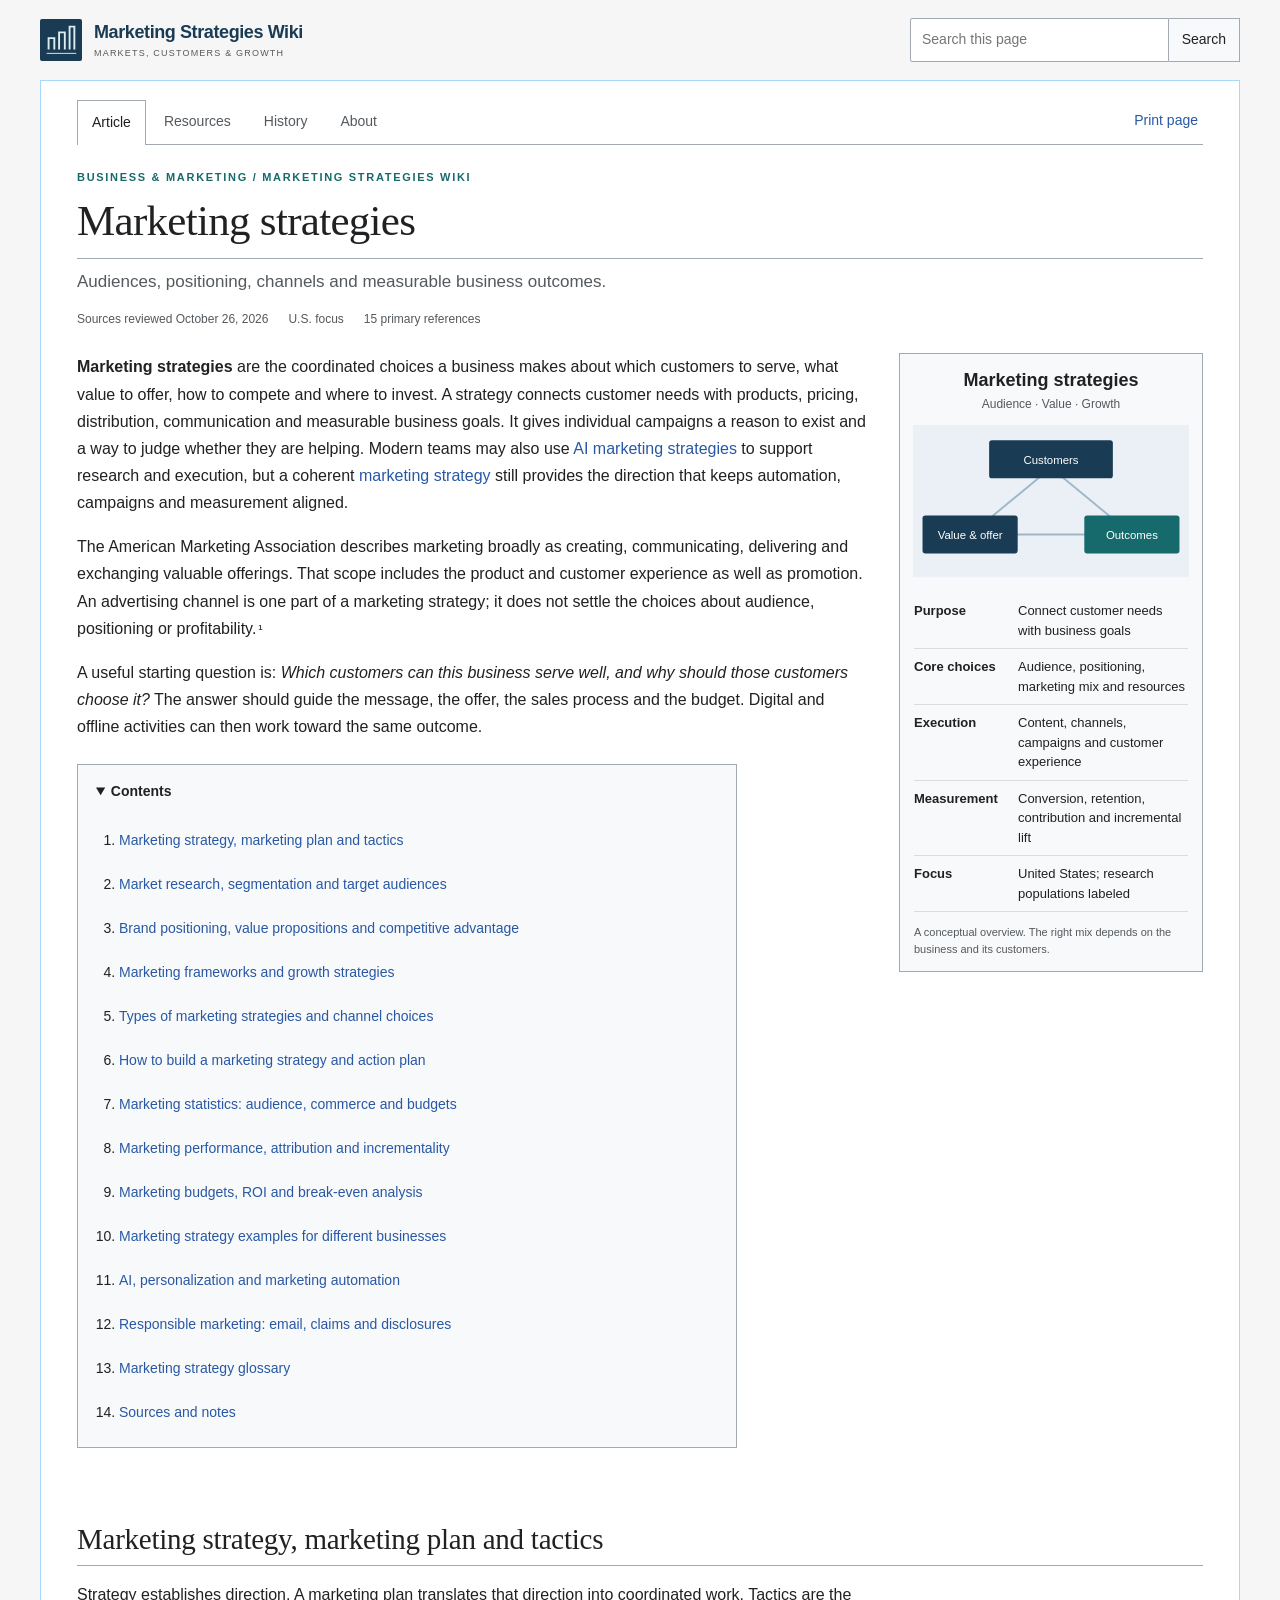
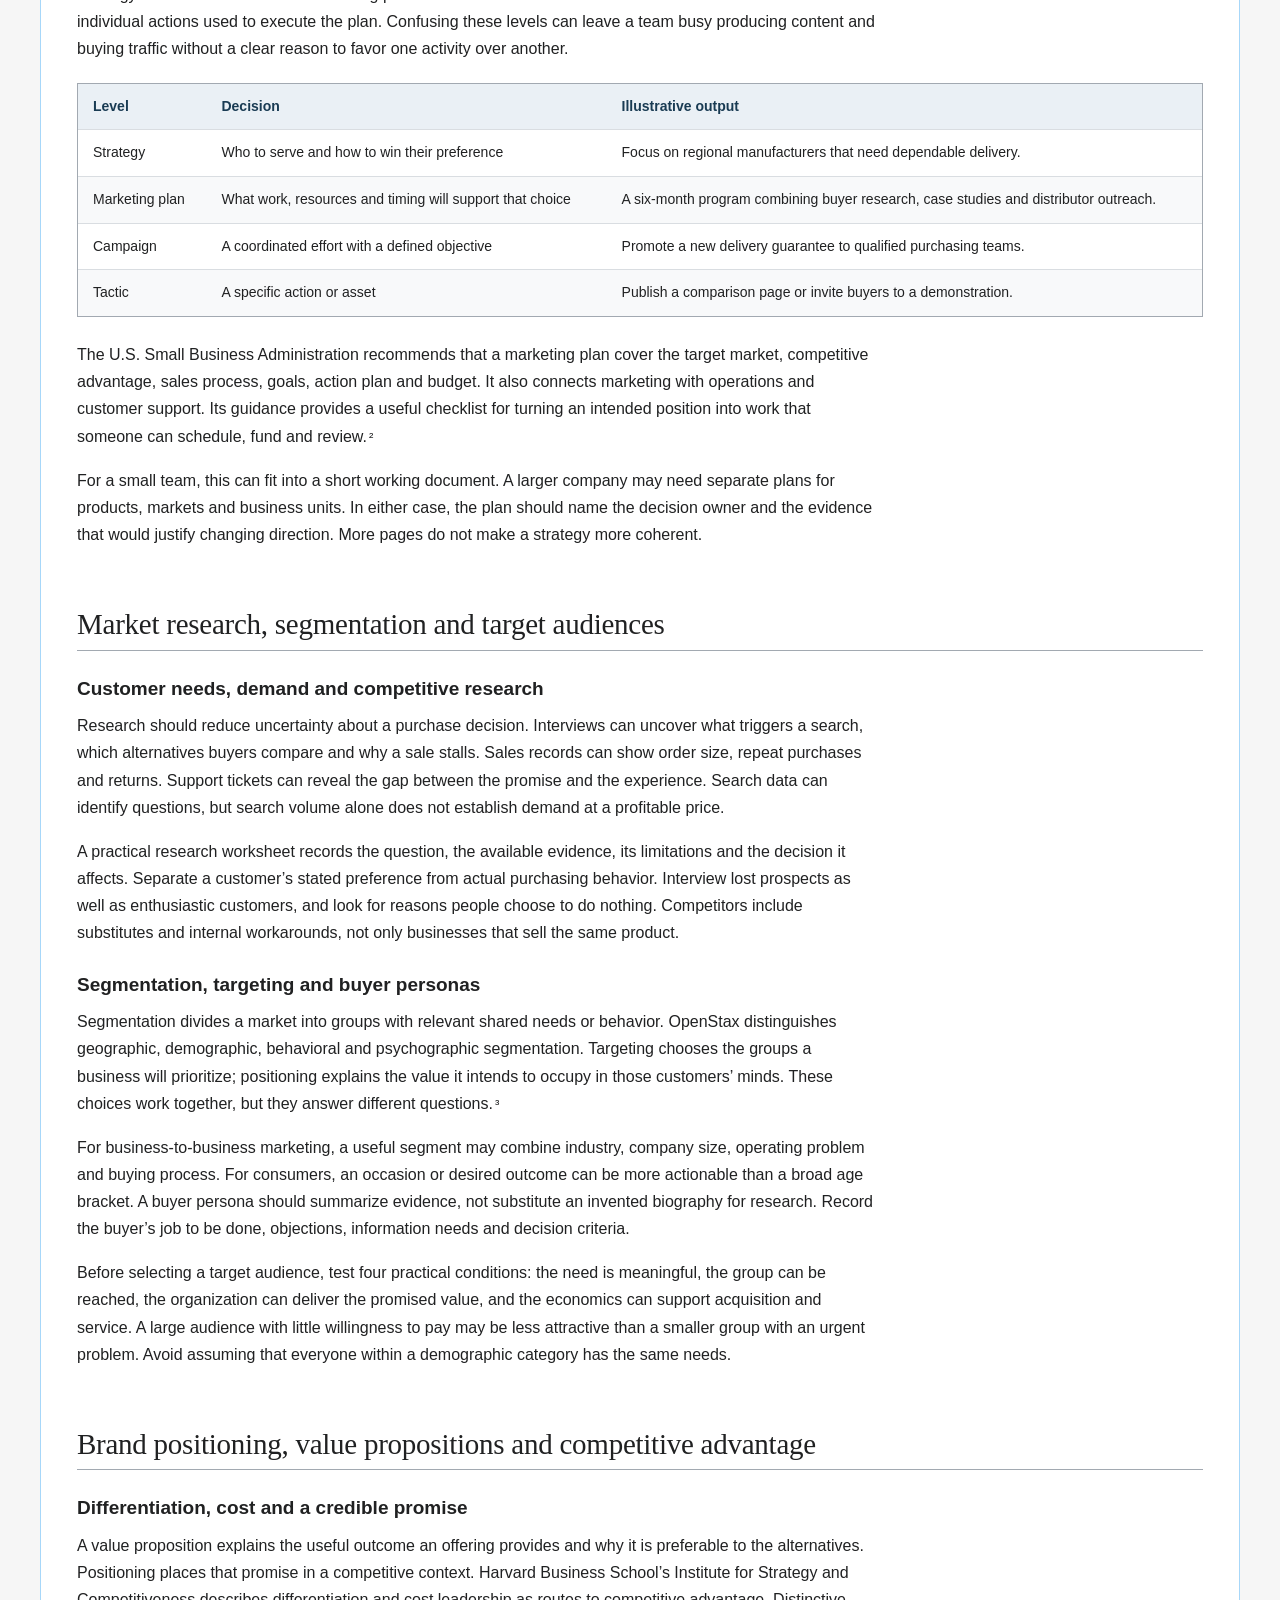
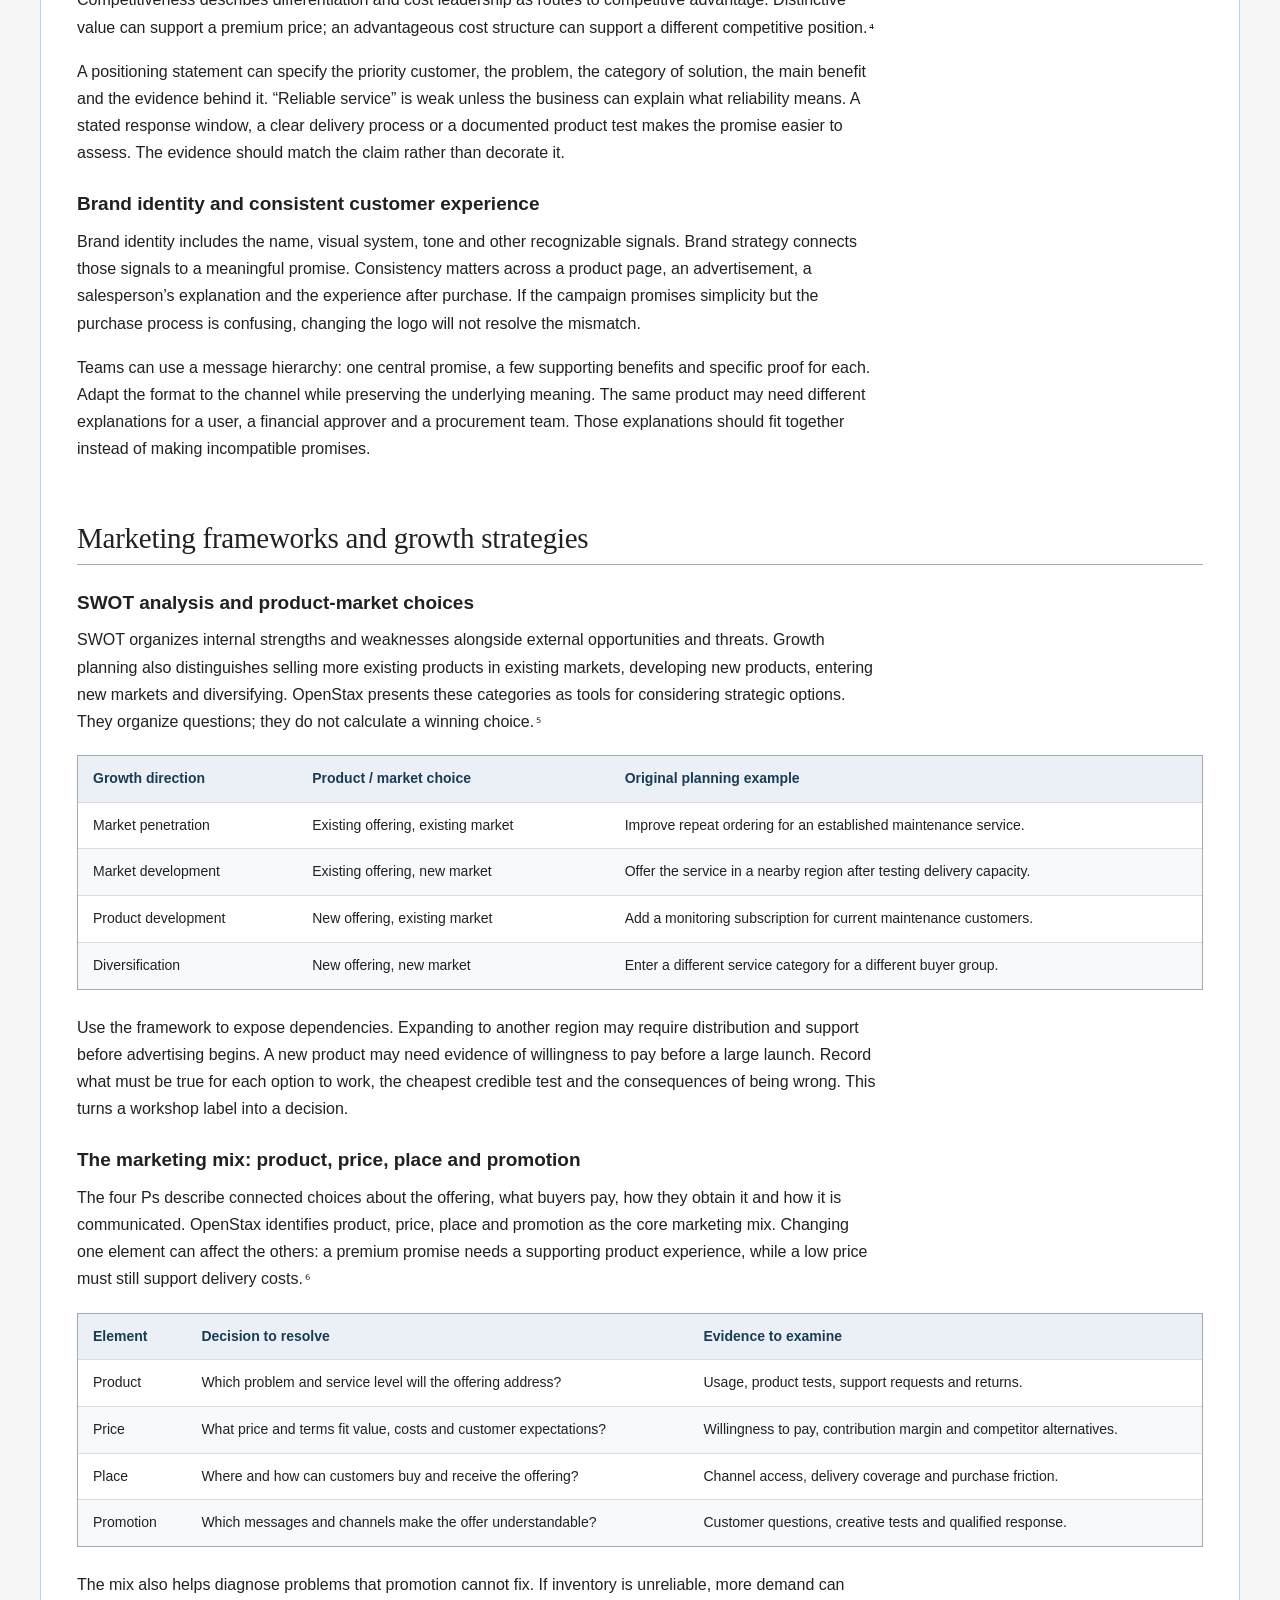
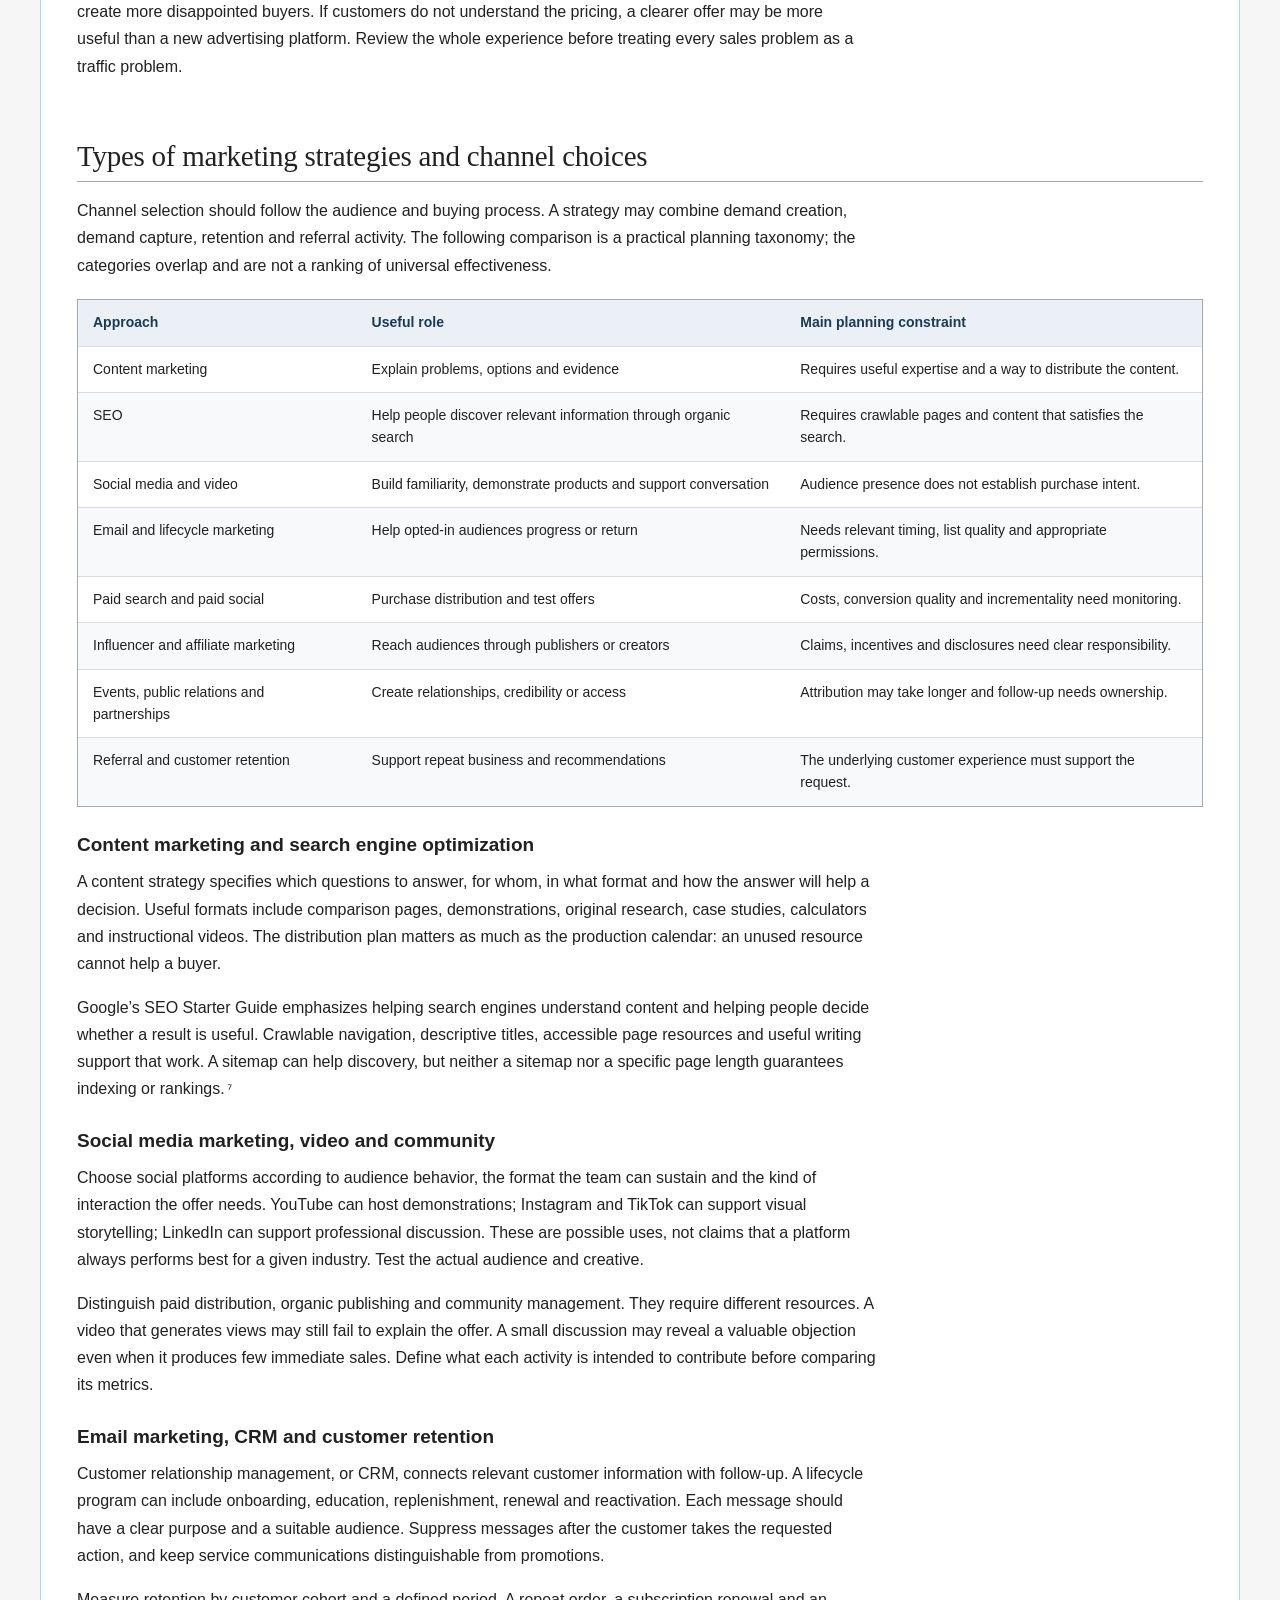
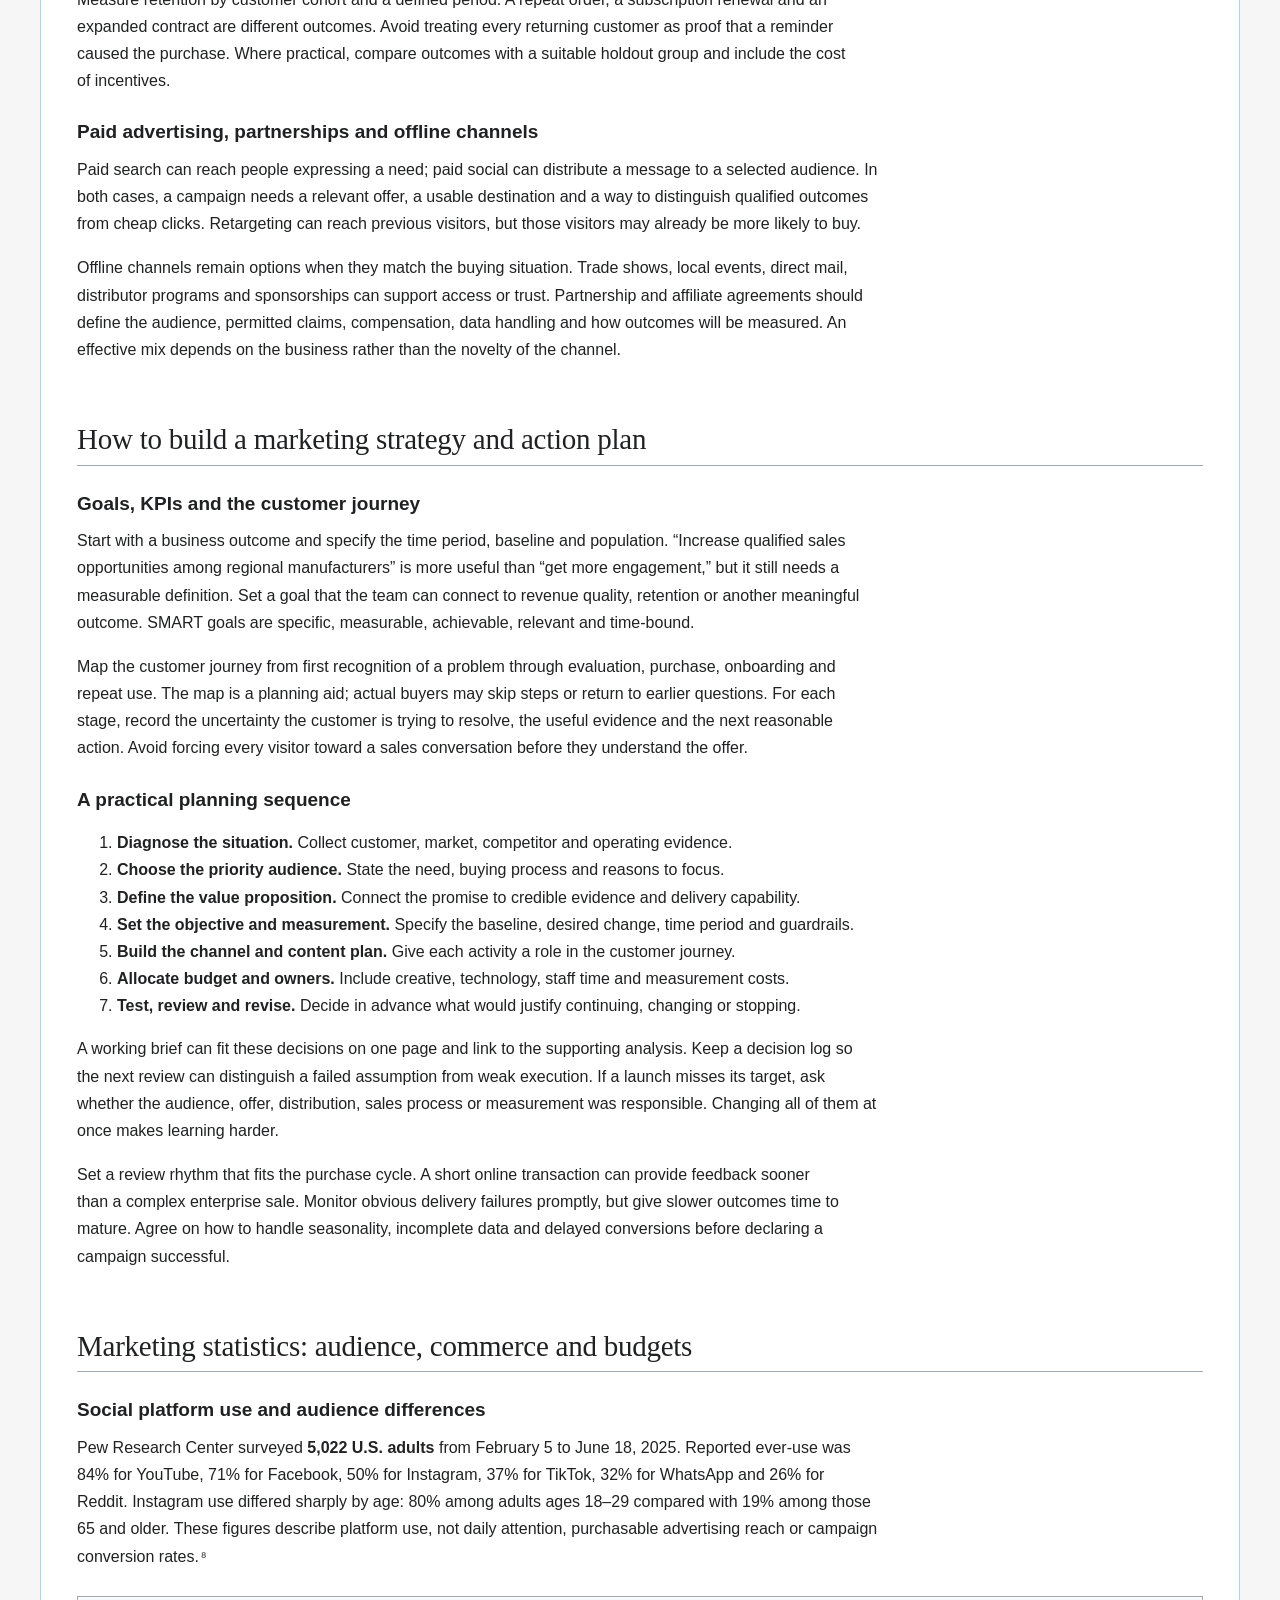
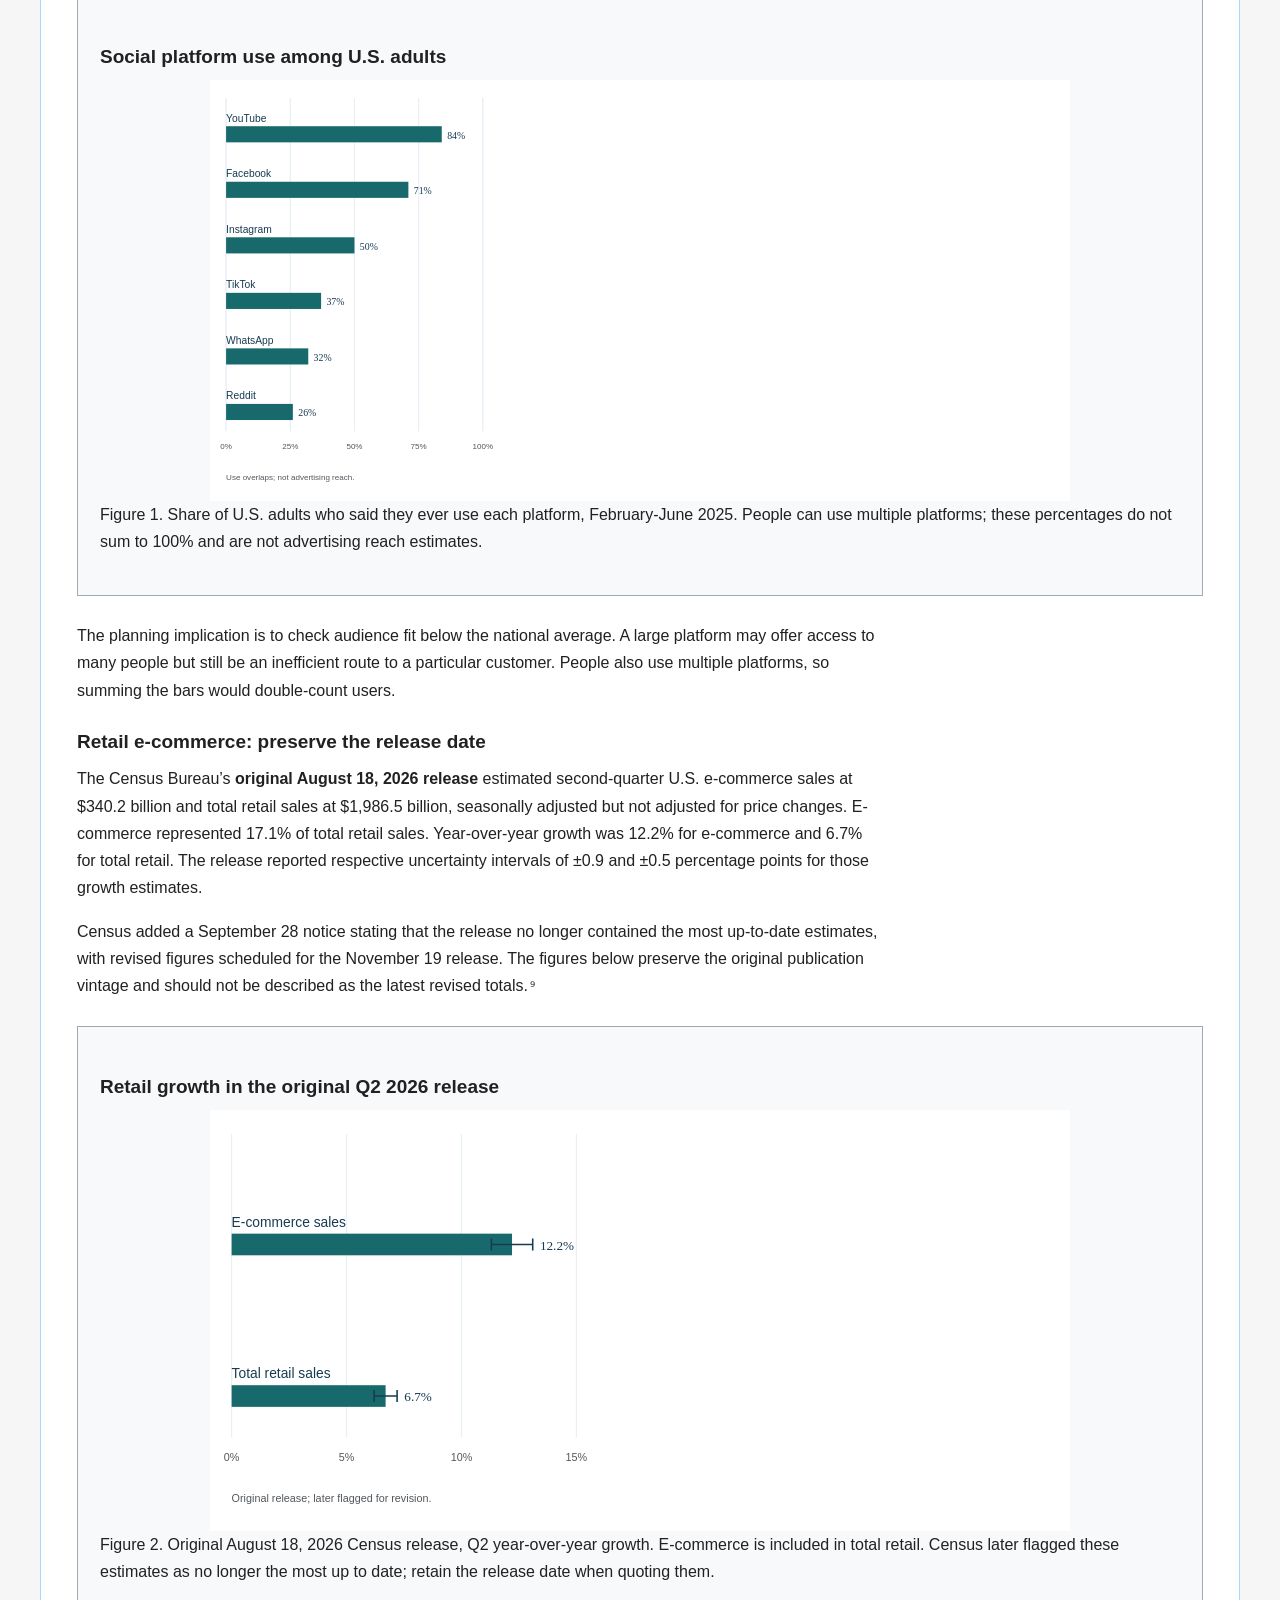
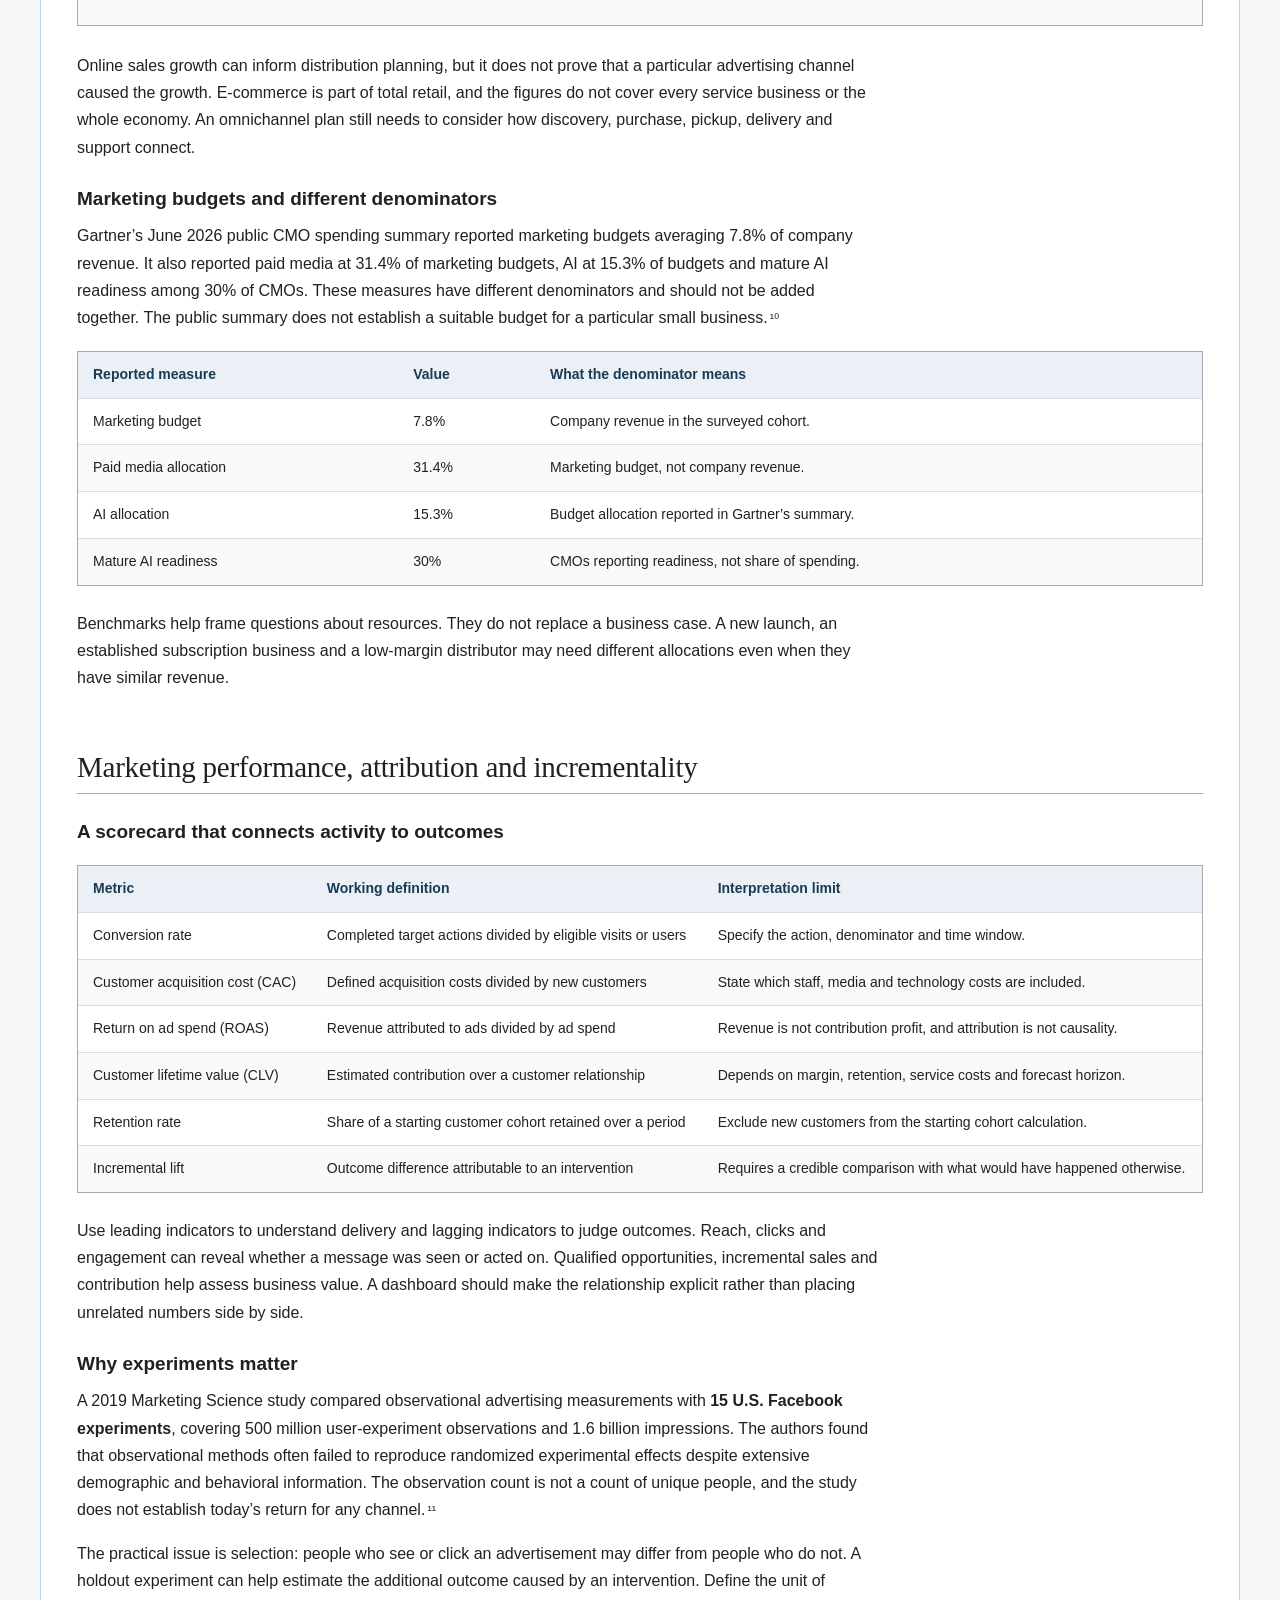
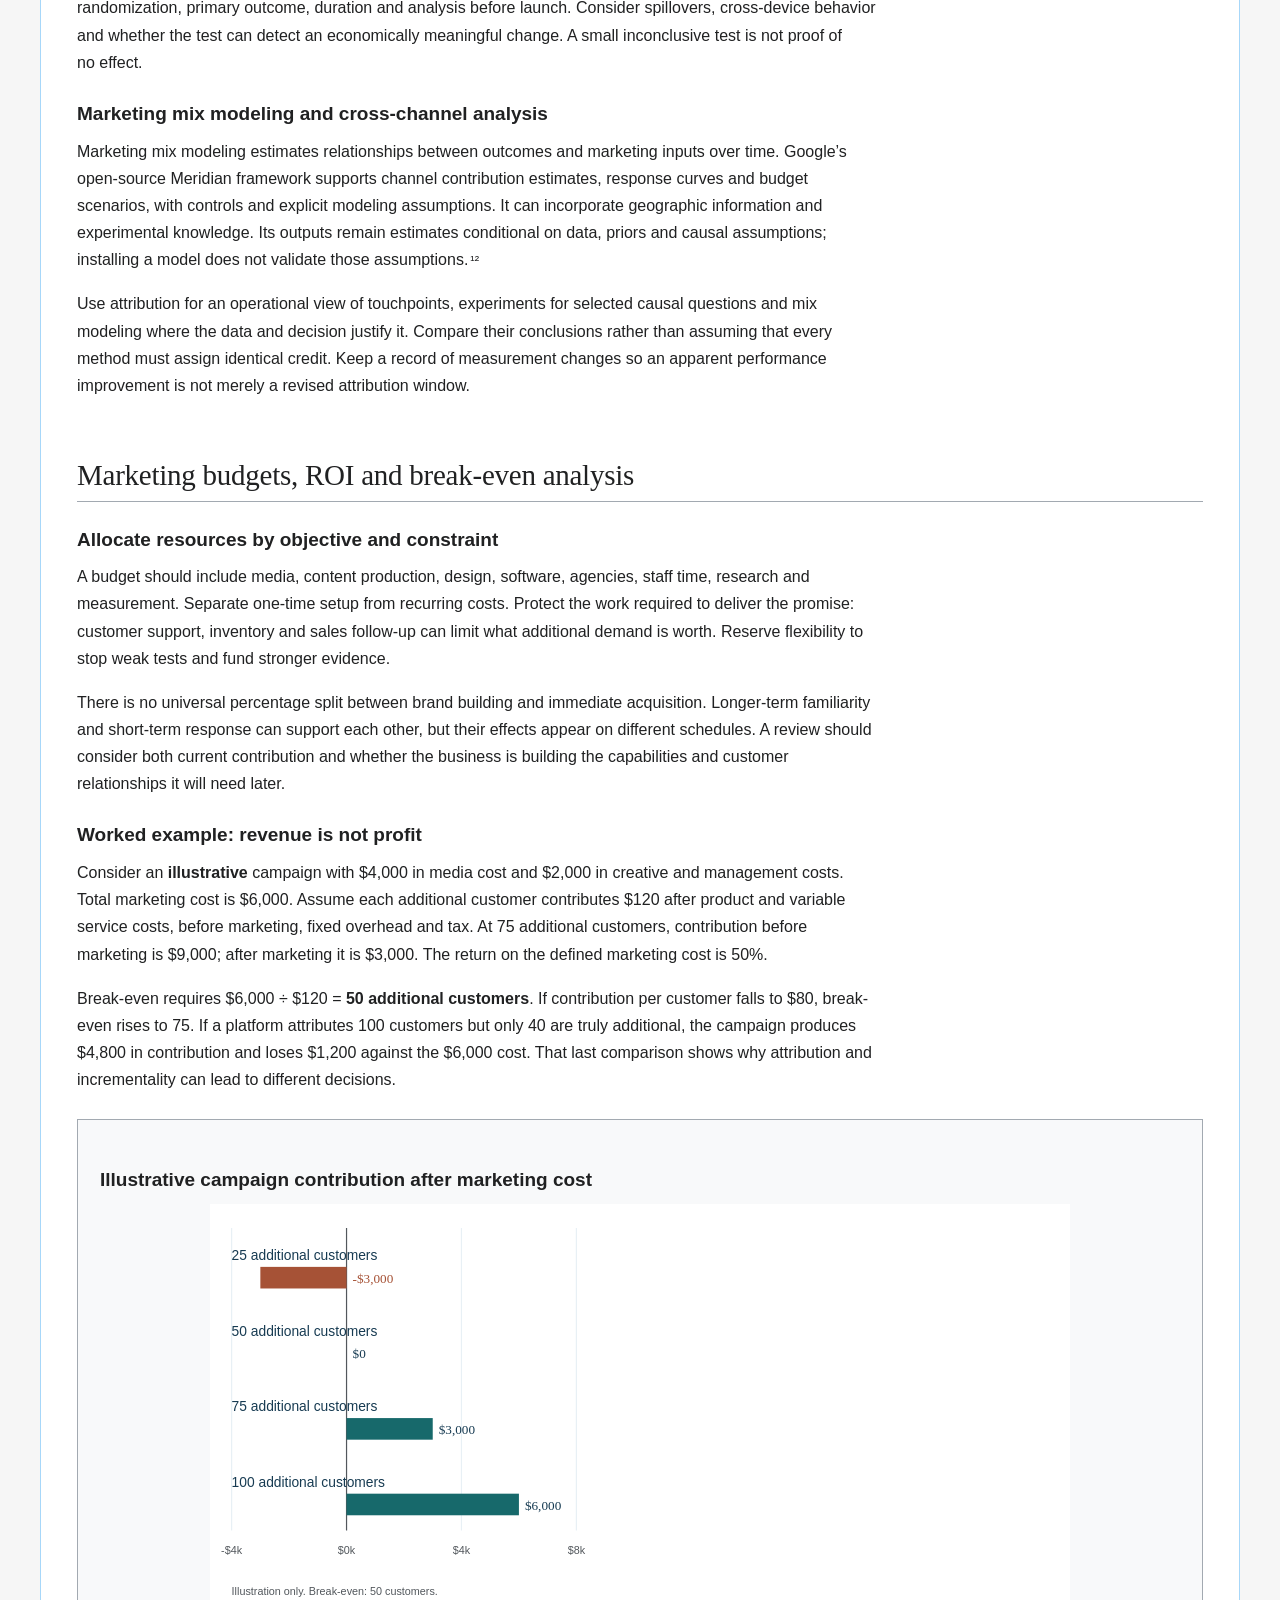
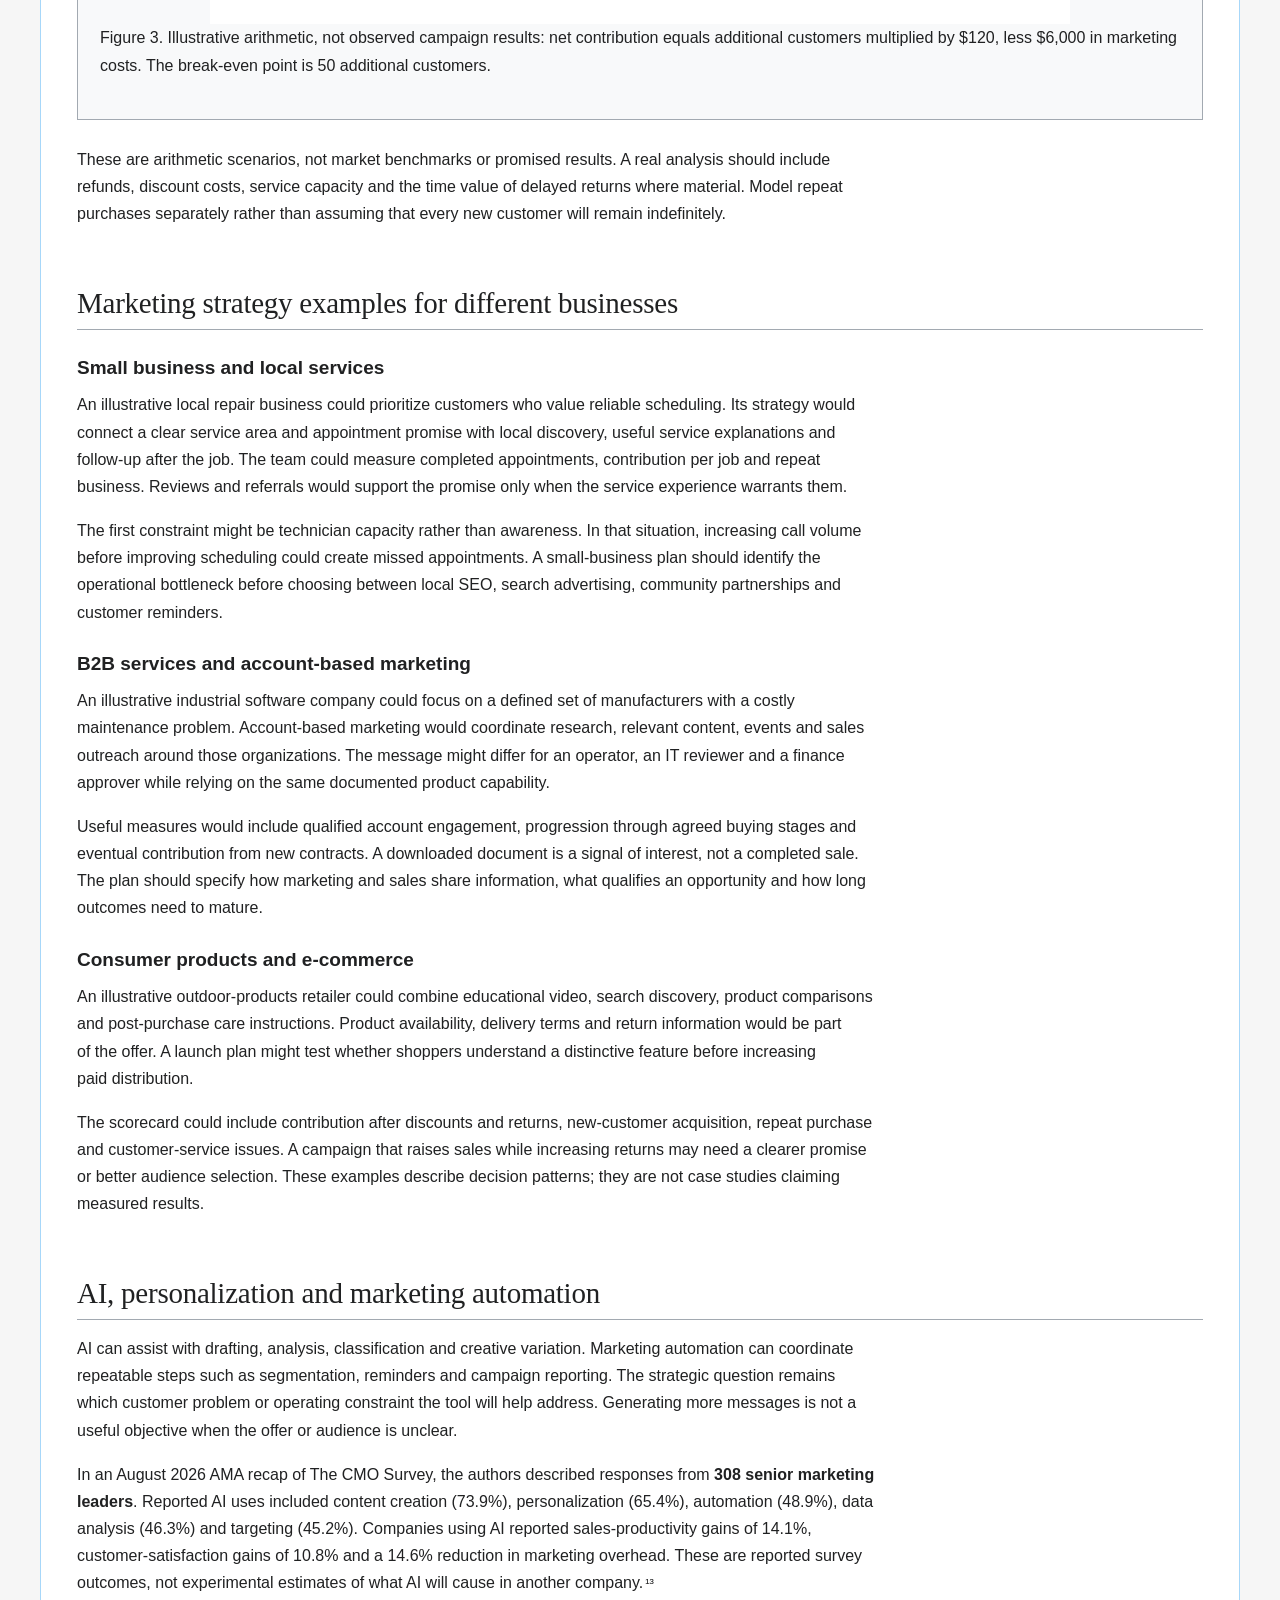
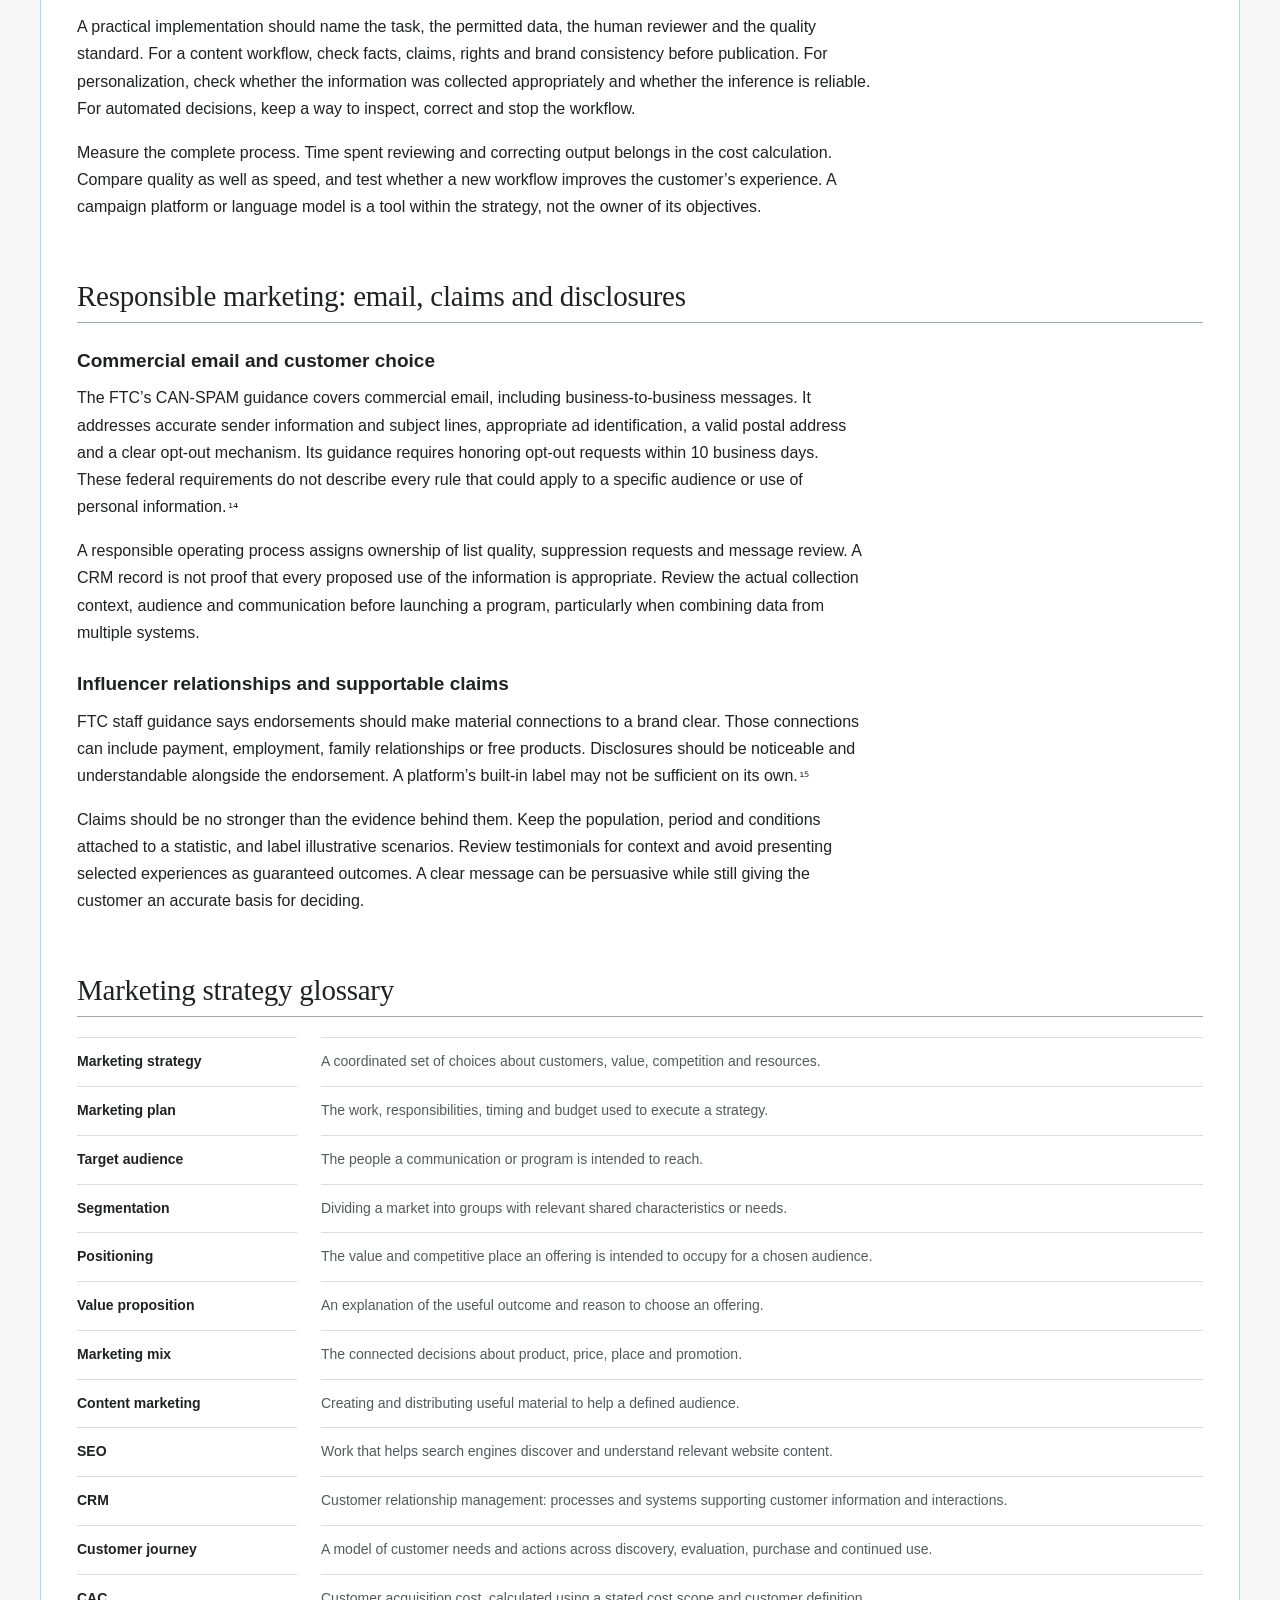
==== commit 484eafc0: "Add contextual marketing strategy links" ====
--- a/index.html
+++ b/index.html
@@ -1 +1 @@
-<!doctype html><html lang="en-US"><head><meta charset="utf-8"><meta name="viewport" content="width=device-width,initial-scale=1"><title>Marketing Strategies: Types, Examples &amp; Planning | Wiki</title><meta name="description" content="Explore marketing strategies, target audiences, positioning, channels, budgets and measurement, with sourced statistics and practical business examples."><meta name="robots" content="index,follow,max-image-preview:large"><link rel="canonical" href="https://marketingstrategies.wiki/"><meta name="referrer" content="strict-origin-when-cross-origin"><meta name="theme-color" content="#193b53"><meta property="og:type" content="article"><meta property="og:site_name" content="Marketing Strategies Wiki"><meta property="og:locale" content="en_US"><meta property="og:title" content="Marketing Strategies: Types, Examples &amp; Planning | Wiki"><meta property="og:description" content="Explore marketing strategies, target audiences, positioning, channels, budgets and measurement, with sourced statistics and practical business examples."><meta property="og:url" content="https://marketingstrategies.wiki/"><meta property="og:image" content="https://marketingstrategies.wiki/assets/social-card.png"><meta property="og:image:width" content="1200"><meta property="og:image:height" content="630"><meta property="og:image:alt" content="Marketing Strategies Wiki: audiences, positioning and growth"><meta name="twitter:card" content="summary_large_image"><meta name="twitter:title" content="Marketing Strategies: Types, Examples &amp; Planning | Wiki"><meta name="twitter:description" content="Explore marketing strategies, target audiences, positioning, channels, budgets and measurement, with sourced statistics and practical business examples."><meta name="twitter:image" content="https://marketingstrategies.wiki/assets/social-card.png"><link rel="icon" href="assets/favicon.svg" type="image/svg+xml"><link rel="stylesheet" href="assets/wiki.css"><script src="assets/wiki.js" defer></script><script type="application/ld+json">{"@context": "https://schema.org", "@graph": [{"@type": "WebSite", "@id": "https://marketingstrategies.wiki/#website", "url": "https://marketingstrategies.wiki/", "name": "Marketing Strategies Wiki", "inLanguage": "en-US", "publisher": {"@id": "https://marketingstrategies.wiki/#publisher"}}, {"@type": "Organization", "@id": "https://marketingstrategies.wiki/#publisher", "name": "Marketing Strategies Wiki", "url": "https://marketingstrategies.wiki/", "description": "The publication name of this editorial reference website."}, {"@type": "WebPage", "@id": "https://marketingstrategies.wiki/#webpage", "url": "https://marketingstrategies.wiki/", "name": "Marketing strategies", "description": "Explore marketing strategies, target audiences, positioning, channels, budgets and measurement, with sourced statistics and practical business examples.", "inLanguage": "en-US", "isPartOf": {"@id": "https://marketingstrategies.wiki/#website"}, "dateModified": "2026-10-26", "breadcrumb": {"@id": "https://marketingstrategies.wiki/#breadcrumb"}, "mainEntity": {"@id": "https://marketingstrategies.wiki/#article"}}, {"@type": "BreadcrumbList", "@id": "https://marketingstrategies.wiki/#breadcrumb", "itemListElement": [{"@type": "ListItem", "position": 1, "name": "Marketing strategies", "item": "https://marketingstrategies.wiki/"}]}, {"@type": "Article", "@id": "https://marketingstrategies.wiki/#article", "headline": "Marketing strategies: types, examples, planning and measurement", "description": "Explore marketing strategies, target audiences, positioning, channels, budgets and measurement, with sourced statistics and practical business examples.", "mainEntityOfPage": {"@id": "https://marketingstrategies.wiki/#webpage"}, "inLanguage": "en-US", "dateModified": "2026-10-26", "publisher": {"@id": "https://marketingstrategies.wiki/#publisher"}, "isAccessibleForFree": true, "about": [{"@type": "Thing", "name": "Marketing strategies"}, {"@type": "Thing", "name": "Market segmentation"}, {"@type": "Thing", "name": "Brand positioning"}, {"@type": "Thing", "name": "Marketing mix"}, {"@type": "Thing", "name": "Content marketing"}, {"@type": "Thing", "name": "Digital marketing"}, {"@type": "Thing", "name": "Marketing analytics"}, {"@type": "Thing", "name": "Marketing budgets"}], "citation": ["https://www.ama.org/the-definition-of-marketing-what-is-marketing/", "https://legacy.sba.gov/business-guide/manage-your-business/marketing-sales", "https://openstax.org/books/principles-marketing/pages/5-1-market-segmentation-and-consumer-markets", "https://www.isc.hbs.edu/strategy/business-strategy/Pages/strategic-positioning.aspx", "https://openstax.org/books/principles-marketing/pages/2-2-the-role-of-marketing-in-the-strategic-planning-process", "https://openstax.org/books/principles-marketing/pages/1-2-the-marketing-mix-and-the-4ps-of-marketing", "https://developers.google.com/search/docs/fundamentals/seo-starter-guide", "https://www.pewresearch.org/internet/2025/11/20/americans-social-media-use-2025/", "https://www.census.gov/retail/ecommerce.html", "https://www.gartner.com/en/articles/cmo-spend", "https://pubsonline.informs.org/doi/abs/10.1287/mksc.2018.1135", "https://developers.google.com/meridian/docs/basics/meridian-introduction", "https://www.ama.org/marketing-news/marketing-has-an-ai-problem-and-it-has-nothing-to-do-with-ai/", "https://www.ftc.gov/business-guidance/resources/can-spam-act-compliance-guide-business", "https://www.ftc.gov/business-guidance/resources/disclosures-101-social-media-influencers"], "image": [{"@id": "https://marketingstrategies.wiki/#image-platform-use"}, {"@id": "https://marketingstrategies.wiki/#image-retail-growth"}, {"@id": "https://marketingstrategies.wiki/#image-break-even"}], "hasPart": {"@id": "https://marketingstrategies.wiki/#glossary"}}, {"@type": "DefinedTermSet", "@id": "https://marketingstrategies.wiki/#glossary", "name": "Marketing strategy glossary", "url": "https://marketingstrategies.wiki/#glossary", "hasDefinedTerm": [{"@id": "https://marketingstrategies.wiki/#term-marketing-strategy"}, {"@id": "https://marketingstrategies.wiki/#term-marketing-plan"}, {"@id": "https://marketingstrategies.wiki/#term-target-audience"}, {"@id": "https://marketingstrategies.wiki/#term-segmentation"}, {"@id": "https://marketingstrategies.wiki/#term-positioning"}, {"@id": "https://marketingstrategies.wiki/#term-value-proposition"}, {"@id": "https://marketingstrategies.wiki/#term-marketing-mix"}, {"@id": "https://marketingstrategies.wiki/#term-content-marketing"}, {"@id": "https://marketingstrategies.wiki/#term-seo"}, {"@id": "https://marketingstrategies.wiki/#term-crm"}, {"@id": "https://marketingstrategies.wiki/#term-customer-journey"}, {"@id": "https://marketingstrategies.wiki/#term-cac"}, {"@id": "https://marketingstrategies.wiki/#term-clv"}, {"@id": "https://marketingstrategies.wiki/#term-roas"}, {"@id": "https://marketingstrategies.wiki/#term-incrementality"}, {"@id": "https://marketingstrategies.wiki/#term-a-b-test"}, {"@id": "https://marketingstrategies.wiki/#term-marketing-mix-modeling"}, {"@id": "https://marketingstrategies.wiki/#term-kpi"}]}, {"@type": "DefinedTerm", "@id": "https://marketingstrategies.wiki/#term-marketing-strategy", "name": "Marketing strategy", "description": "A coordinated set of choices about customers, value, competition and resources.", "inDefinedTermSet": {"@id": "https://marketingstrategies.wiki/#glossary"}}, {"@type": "DefinedTerm", "@id": "https://marketingstrategies.wiki/#term-marketing-plan", "name": "Marketing plan", "description": "The work, responsibilities, timing and budget used to execute a strategy.", "inDefinedTermSet": {"@id": "https://marketingstrategies.wiki/#glossary"}}, {"@type": "DefinedTerm", "@id": "https://marketingstrategies.wiki/#term-target-audience", "name": "Target audience", "description": "The people a communication or program is intended to reach.", "inDefinedTermSet": {"@id": "https://marketingstrategies.wiki/#glossary"}}, {"@type": "DefinedTerm", "@id": "https://marketingstrategies.wiki/#term-segmentation", "name": "Segmentation", "description": "Dividing a market into groups with relevant shared characteristics or needs.", "inDefinedTermSet": {"@id": "https://marketingstrategies.wiki/#glossary"}}, {"@type": "DefinedTerm", "@id": "https://marketingstrategies.wiki/#term-positioning", "name": "Positioning", "description": "The value and competitive place an offering is intended to occupy for a chosen audience.", "inDefinedTermSet": {"@id": "https://marketingstrategies.wiki/#glossary"}}, {"@type": "DefinedTerm", "@id": "https://marketingstrategies.wiki/#term-value-proposition", "name": "Value proposition", "description": "An explanation of the useful outcome and reason to choose an offering.", "inDefinedTermSet": {"@id": "https://marketingstrategies.wiki/#glossary"}}, {"@type": "DefinedTerm", "@id": "https://marketingstrategies.wiki/#term-marketing-mix", "name": "Marketing mix", "description": "The connected decisions about product, price, place and promotion.", "inDefinedTermSet": {"@id": "https://marketingstrategies.wiki/#glossary"}}, {"@type": "DefinedTerm", "@id": "https://marketingstrategies.wiki/#term-content-marketing", "name": "Content marketing", "description": "Creating and distributing useful material to help a defined audience.", "inDefinedTermSet": {"@id": "https://marketingstrategies.wiki/#glossary"}}, {"@type": "DefinedTerm", "@id": "https://marketingstrategies.wiki/#term-seo", "name": "SEO", "description": "Work that helps search engines discover and understand relevant website content.", "inDefinedTermSet": {"@id": "https://marketingstrategies.wiki/#glossary"}}, {"@type": "DefinedTerm", "@id": "https://marketingstrategies.wiki/#term-crm", "name": "CRM", "description": "Customer relationship management: processes and systems supporting customer information and interactions.", "inDefinedTermSet": {"@id": "https://marketingstrategies.wiki/#glossary"}}, {"@type": "DefinedTerm", "@id": "https://marketingstrategies.wiki/#term-customer-journey", "name": "Customer journey", "description": "A model of customer needs and actions across discovery, evaluation, purchase and continued use.", "inDefinedTermSet": {"@id": "https://marketingstrategies.wiki/#glossary"}}, {"@type": "DefinedTerm", "@id": "https://marketingstrategies.wiki/#term-cac", "name": "CAC", "description": "Customer acquisition cost, calculated using a stated cost scope and customer definition.", "inDefinedTermSet": {"@id": "https://marketingstrategies.wiki/#glossary"}}, {"@type": "DefinedTerm", "@id": "https://marketingstrategies.wiki/#term-clv", "name": "CLV", "description": "Customer lifetime value: an estimate of contribution over a defined relationship horizon.", "inDefinedTermSet": {"@id": "https://marketingstrategies.wiki/#glossary"}}, {"@type": "DefinedTerm", "@id": "https://marketingstrategies.wiki/#term-roas", "name": "ROAS", "description": "Return on ad spend: attributed revenue divided by advertising spend.", "inDefinedTermSet": {"@id": "https://marketingstrategies.wiki/#glossary"}}, {"@type": "DefinedTerm", "@id": "https://marketingstrategies.wiki/#term-incrementality", "name": "Incrementality", "description": "The additional outcome caused by an intervention relative to a credible counterfactual.", "inDefinedTermSet": {"@id": "https://marketingstrategies.wiki/#glossary"}}, {"@type": "DefinedTerm", "@id": "https://marketingstrategies.wiki/#term-a-b-test", "name": "A/B test", "description": "A comparison of assigned variants intended to estimate their effect on a defined outcome.", "inDefinedTermSet": {"@id": "https://marketingstrategies.wiki/#glossary"}}, {"@type": "DefinedTerm", "@id": "https://marketingstrategies.wiki/#term-marketing-mix-modeling", "name": "Marketing mix modeling", "description": "Statistical analysis of outcomes and marketing inputs over time, with assumptions and controls.", "inDefinedTermSet": {"@id": "https://marketingstrategies.wiki/#glossary"}}, {"@type": "DefinedTerm", "@id": "https://marketingstrategies.wiki/#term-kpi", "name": "KPI", "description": "A key performance indicator selected to track progress toward an objective.", "inDefinedTermSet": {"@id": "https://marketingstrategies.wiki/#glossary"}}, {"@type": "ImageObject", "@id": "https://marketingstrategies.wiki/#image-platform-use", "contentUrl": "https://marketingstrategies.wiki/assets/platform-use.png", "url": "https://marketingstrategies.wiki/assets/platform-use.png", "name": "Social platform use among U.S. adults", "caption": "Figure 1. Share of U.S. adults who said they ever use each platform, February-June 2025. People can use multiple platforms; these percentages do not sum to 100% and are not advertising reach estimates.", "width": 1800, "height": 1120}, {"@type": "ImageObject", "@id": "https://marketingstrategies.wiki/#image-retail-growth", "contentUrl": "https://marketingstrategies.wiki/assets/retail-growth.png", "url": "https://marketingstrategies.wiki/assets/retail-growth.png", "name": "Retail growth in the original Q2 2026 release", "caption": "Figure 2. Original August 18, 2026 Census release, Q2 year-over-year growth. E-commerce is included in total retail. Census later flagged these estimates as no longer the most up to date; retain the release date when quoting them.", "width": 1800, "height": 1120}, {"@type": "ImageObject", "@id": "https://marketingstrategies.wiki/#image-break-even", "contentUrl": "https://marketingstrategies.wiki/assets/break-even.png", "url": "https://marketingstrategies.wiki/assets/break-even.png", "name": "Illustrative campaign contribution after marketing cost", "caption": "Figure 3. Illustrative arithmetic, not observed campaign results: net contribution equals additional customers multiplied by $120, less $6,000 in marketing costs. The break-even point is 50 additional customers.", "width": 1800, "height": 1120}]}</script></head><body id="top"><a class="skip" href="#article">Skip to content</a><header class="site-header"><a class="identity" href="/" aria-label="Marketing Strategies Wiki home"><svg viewBox="0 0 44 44" width="44" height="44" aria-hidden="true"><rect width="44" height="44" rx="2" fill="#193b53"/><path d="M9 32V20h6v12m5 0V14h6v18m5 0V8h5v24" stroke="#dcebed" fill="none" stroke-width="2"/><path d="M7 36h31" stroke="#dcebed"/></svg><span class="wordmark">Marketing Strategies Wiki<small>Markets, customers &amp; growth</small></span></a><form class="search" role="search"><label class="sr-only" for="wiki-search">Search this page</label><input id="wiki-search" type="search" placeholder="Search this page" autocomplete="off"><button type="submit" aria-controls="search-results" aria-expanded="false">Search</button><div class="search-panel" id="search-results" hidden><p role="status" aria-live="polite"></p><ul></ul><button type="button">Close results</button></div></form></header><div class="page"><div class="toolbar"><nav aria-label="Page navigation"><a href="/" aria-current="page">Article</a><a href="/resources/">Resources</a><a href="/history/">History</a><a href="/about/">About</a></nav><button type="button" class="print">Print page</button></div><main id="article"><div class="article-heading"><div class="eyebrow">Business &amp; marketing / Marketing Strategies Wiki</div><h1>Marketing strategies</h1><p class="deck">Audiences, positioning, channels and measurable business outcomes.</p><div class="metadata"><span>Sources reviewed October 26, 2026</span><span>U.S. focus</span><span>15 primary references</span></div></div><article><aside class="infobox" aria-label="Marketing strategies at a glance"><div class="infobox-title">Marketing strategies</div><div class="infobox-subtitle">Audience · Value · Growth</div><div class="infobox-art"><svg viewBox="0 0 290 160" role="img" aria-labelledby="map-title"><title id="map-title">Marketing connects customers, value and business outcomes</title><rect width="290" height="160" fill="#eaf0f5"/><g stroke="#9eb8c9" stroke-width="2"><path d="M145 45L60 115M145 45L230 115M60 115H230"/></g><g fill="#193b53"><rect x="80" y="16" width="130" height="40" rx="3"/><rect x="10" y="95" width="100" height="40" rx="3"/></g><rect x="180" y="95" width="100" height="40" rx="3" fill="#176a6c"/><g fill="white" font-family="Segoe UI,sans-serif" font-size="12" text-anchor="middle"><text x="145" y="41">Customers</text><text x="60" y="120">Value &amp; offer</text><text x="230" y="120">Outcomes</text></g></svg></div><dl><div><dt>Purpose</dt><dd>Connect customer needs with business goals</dd></div><div><dt>Core choices</dt><dd>Audience, positioning, marketing mix and resources</dd></div><div><dt>Execution</dt><dd>Content, channels, campaigns and customer experience</dd></div><div><dt>Measurement</dt><dd>Conversion, retention, contribution and incremental lift</dd></div><div><dt>Focus</dt><dd>United States; research populations labeled</dd></div></dl><p class="note">A conceptual overview. The right mix depends on the business and its customers.</p></aside><div class="intro"><p><strong>Marketing strategies</strong> are the coordinated choices a business makes about which customers to serve, what value to offer, how to compete and where to invest. A strategy connects customer needs with products, pricing, distribution, communication and measurable business goals. It gives individual campaigns a reason to exist and a way to judge whether they are helping.</p><p>The American Marketing Association describes marketing broadly as creating, communicating, delivering and exchanging valuable offerings. That scope includes the product and customer experience as well as promotion. An advertising channel is one part of a marketing strategy; it does not settle the choices about audience, positioning or profitability.<span class="reference" role="note" aria-label="Source 1">¹</span></p><p>A useful starting question is: <em>Which customers can this business serve well, and why should those customers choose it?</em> The answer should guide the message, the offer, the sales process and the budget. Digital and offline activities can then work toward the same outcome.</p></div><details class="contents" open><summary>Contents</summary><ol><li><a href="#overview">Marketing strategy, marketing plan and tactics</a></li><li><a href="#research">Market research, segmentation and target audiences</a></li><li><a href="#positioning">Brand positioning, value propositions and competitive advantage</a></li><li><a href="#frameworks">Marketing frameworks and growth strategies</a></li><li><a href="#channels">Types of marketing strategies and channel choices</a></li><li><a href="#planning">How to build a marketing strategy and action plan</a></li><li><a href="#statistics">Marketing statistics: audience, commerce and budgets</a></li><li><a href="#measurement">Marketing performance, attribution and incrementality</a></li><li><a href="#budget">Marketing budgets, ROI and break-even analysis</a></li><li><a href="#examples">Marketing strategy examples for different businesses</a></li><li><a href="#ai">AI, personalization and marketing automation</a></li><li><a href="#ethics">Responsible marketing: email, claims and disclosures</a></li><li><a href="#glossary">Marketing strategy glossary</a></li><li><a href="#sources">Sources and notes</a></li></ol></details><section class="topic-section" id="overview"><h2>Marketing strategy, marketing plan and tactics</h2><p>Strategy establishes direction. A marketing plan translates that direction into coordinated work. Tactics are the individual actions used to execute the plan. Confusing these levels can leave a team busy producing content and buying traffic without a clear reason to favor one activity over another.</p><div class="table-scroll" tabindex="0"><table><thead><tr><th scope="col">Level</th><th scope="col">Decision</th><th scope="col">Illustrative output</th></tr></thead><tbody><tr><td>Strategy</td><td>Who to serve and how to win their preference</td><td>Focus on regional manufacturers that need dependable delivery.</td></tr><tr><td>Marketing plan</td><td>What work, resources and timing will support that choice</td><td>A six-month program combining buyer research, case studies and distributor outreach.</td></tr><tr><td>Campaign</td><td>A coordinated effort with a defined objective</td><td>Promote a new delivery guarantee to qualified purchasing teams.</td></tr><tr><td>Tactic</td><td>A specific action or asset</td><td>Publish a comparison page or invite buyers to a demonstration.</td></tr></tbody></table></div><p>The U.S. Small Business Administration recommends that a marketing plan cover the target market, competitive advantage, sales process, goals, action plan and budget. It also connects marketing with operations and customer support. Its guidance provides a useful checklist for turning an intended position into work that someone can schedule, fund and review.<span class="reference" role="note" aria-label="Source 2">²</span></p><p>For a small team, this can fit into a short working document. A larger company may need separate plans for products, markets and business units. In either case, the plan should name the decision owner and the evidence that would justify changing direction. More pages do not make a strategy more coherent.</p></section><section class="topic-section" id="research"><h2>Market research, segmentation and target audiences</h2><h3>Customer needs, demand and competitive research</h3><p>Research should reduce uncertainty about a purchase decision. Interviews can uncover what triggers a search, which alternatives buyers compare and why a sale stalls. Sales records can show order size, repeat purchases and returns. Support tickets can reveal the gap between the promise and the experience. Search data can identify questions, but search volume alone does not establish demand at a profitable price.</p><p>A practical research worksheet records the question, the available evidence, its limitations and the decision it affects. Separate a customer’s stated preference from actual purchasing behavior. Interview lost prospects as well as enthusiastic customers, and look for reasons people choose to do nothing. Competitors include substitutes and internal workarounds, not only businesses that sell the same product.</p><h3>Segmentation, targeting and buyer personas</h3><p>Segmentation divides a market into groups with relevant shared needs or behavior. OpenStax distinguishes geographic, demographic, behavioral and psychographic segmentation. Targeting chooses the groups a business will prioritize; positioning explains the value it intends to occupy in those customers’ minds. These choices work together, but they answer different questions.<span class="reference" role="note" aria-label="Source 3">³</span></p><p>For business-to-business marketing, a useful segment may combine industry, company size, operating problem and buying process. For consumers, an occasion or desired outcome can be more actionable than a broad age bracket. A buyer persona should summarize evidence, not substitute an invented biography for research. Record the buyer’s job to be done, objections, information needs and decision criteria.</p><p>Before selecting a target audience, test four practical conditions: the need is meaningful, the group can be reached, the organization can deliver the promised value, and the economics can support acquisition and service. A large audience with little willingness to pay may be less attractive than a smaller group with an urgent problem. Avoid assuming that everyone within a demographic category has the same needs.</p></section><section class="topic-section" id="positioning"><h2>Brand positioning, value propositions and competitive advantage</h2><h3>Differentiation, cost and a credible promise</h3><p>A value proposition explains the useful outcome an offering provides and why it is preferable to the alternatives. Positioning places that promise in a competitive context. Harvard Business School’s Institute for Strategy and Competitiveness describes differentiation and cost leadership as routes to competitive advantage. Distinctive value can support a premium price; an advantageous cost structure can support a different competitive position.<span class="reference" role="note" aria-label="Source 4">⁴</span></p><p>A positioning statement can specify the priority customer, the problem, the category of solution, the main benefit and the evidence behind it. “Reliable service” is weak unless the business can explain what reliability means. A stated response window, a clear delivery process or a documented product test makes the promise easier to assess. The evidence should match the claim rather than decorate it.</p><h3>Brand identity and consistent customer experience</h3><p>Brand identity includes the name, visual system, tone and other recognizable signals. Brand strategy connects those signals to a meaningful promise. Consistency matters across a product page, an advertisement, a salesperson’s explanation and the experience after purchase. If the campaign promises simplicity but the purchase process is confusing, changing the logo will not resolve the mismatch.</p><p>Teams can use a message hierarchy: one central promise, a few supporting benefits and specific proof for each. Adapt the format to the channel while preserving the underlying meaning. The same product may need different explanations for a user, a financial approver and a procurement team. Those explanations should fit together instead of making incompatible promises.</p></section><section class="topic-section" id="frameworks"><h2>Marketing frameworks and growth strategies</h2><h3>SWOT analysis and product-market choices</h3><p>SWOT organizes internal strengths and weaknesses alongside external opportunities and threats. Growth planning also distinguishes selling more existing products in existing markets, developing new products, entering new markets and diversifying. OpenStax presents these categories as tools for considering strategic options. They organize questions; they do not calculate a winning choice.<span class="reference" role="note" aria-label="Source 5">⁵</span></p><div class="table-scroll" tabindex="0"><table><thead><tr><th scope="col">Growth direction</th><th scope="col">Product / market choice</th><th scope="col">Original planning example</th></tr></thead><tbody><tr><td>Market penetration</td><td>Existing offering, existing market</td><td>Improve repeat ordering for an established maintenance service.</td></tr><tr><td>Market development</td><td>Existing offering, new market</td><td>Offer the service in a nearby region after testing delivery capacity.</td></tr><tr><td>Product development</td><td>New offering, existing market</td><td>Add a monitoring subscription for current maintenance customers.</td></tr><tr><td>Diversification</td><td>New offering, new market</td><td>Enter a different service category for a different buyer group.</td></tr></tbody></table></div><p>Use the framework to expose dependencies. Expanding to another region may require distribution and support before advertising begins. A new product may need evidence of willingness to pay before a large launch. Record what must be true for each option to work, the cheapest credible test and the consequences of being wrong. This turns a workshop label into a decision.</p><h3>The marketing mix: product, price, place and promotion</h3><p>The four Ps describe connected choices about the offering, what buyers pay, how they obtain it and how it is communicated. OpenStax identifies product, price, place and promotion as the core marketing mix. Changing one element can affect the others: a premium promise needs a supporting product experience, while a low price must still support delivery costs.<span class="reference" role="note" aria-label="Source 6">⁶</span></p><div class="table-scroll" tabindex="0"><table><thead><tr><th scope="col">Element</th><th scope="col">Decision to resolve</th><th scope="col">Evidence to examine</th></tr></thead><tbody><tr><td>Product</td><td>Which problem and service level will the offering address?</td><td>Usage, product tests, support requests and returns.</td></tr><tr><td>Price</td><td>What price and terms fit value, costs and customer expectations?</td><td>Willingness to pay, contribution margin and competitor alternatives.</td></tr><tr><td>Place</td><td>Where and how can customers buy and receive the offering?</td><td>Channel access, delivery coverage and purchase friction.</td></tr><tr><td>Promotion</td><td>Which messages and channels make the offer understandable?</td><td>Customer questions, creative tests and qualified response.</td></tr></tbody></table></div><p>The mix also helps diagnose problems that promotion cannot fix. If inventory is unreliable, more demand can create more disappointed buyers. If customers do not understand the pricing, a clearer offer may be more useful than a new advertising platform. Review the whole experience before treating every sales problem as a traffic problem.</p></section><section class="topic-section" id="channels"><h2>Types of marketing strategies and channel choices</h2><p>Channel selection should follow the audience and buying process. A strategy may combine demand creation, demand capture, retention and referral activity. The following comparison is a practical planning taxonomy; the categories overlap and are not a ranking of universal effectiveness.</p><div class="table-scroll" tabindex="0"><table><thead><tr><th scope="col">Approach</th><th scope="col">Useful role</th><th scope="col">Main planning constraint</th></tr></thead><tbody><tr><td>Content marketing</td><td>Explain problems, options and evidence</td><td>Requires useful expertise and a way to distribute the content.</td></tr><tr><td>SEO</td><td>Help people discover relevant information through organic search</td><td>Requires crawlable pages and content that satisfies the search.</td></tr><tr><td>Social media and video</td><td>Build familiarity, demonstrate products and support conversation</td><td>Audience presence does not establish purchase intent.</td></tr><tr><td>Email and lifecycle marketing</td><td>Help opted-in audiences progress or return</td><td>Needs relevant timing, list quality and appropriate permissions.</td></tr><tr><td>Paid search and paid social</td><td>Purchase distribution and test offers</td><td>Costs, conversion quality and incrementality need monitoring.</td></tr><tr><td>Influencer and affiliate marketing</td><td>Reach audiences through publishers or creators</td><td>Claims, incentives and disclosures need clear responsibility.</td></tr><tr><td>Events, public relations and partnerships</td><td>Create relationships, credibility or access</td><td>Attribution may take longer and follow-up needs ownership.</td></tr><tr><td>Referral and customer retention</td><td>Support repeat business and recommendations</td><td>The underlying customer experience must support the request.</td></tr></tbody></table></div><h3>Content marketing and search engine optimization</h3><p>A content strategy specifies which questions to answer, for whom, in what format and how the answer will help a decision. Useful formats include comparison pages, demonstrations, original research, case studies, calculators and instructional videos. The distribution plan matters as much as the production calendar: an unused resource cannot help a buyer.</p><p>Google’s SEO Starter Guide emphasizes helping search engines understand content and helping people decide whether a result is useful. Crawlable navigation, descriptive titles, accessible page resources and useful writing support that work. A sitemap can help discovery, but neither a sitemap nor a specific page length guarantees indexing or rankings.<span class="reference" role="note" aria-label="Source 7">⁷</span></p><h3>Social media marketing, video and community</h3><p>Choose social platforms according to audience behavior, the format the team can sustain and the kind of interaction the offer needs. YouTube can host demonstrations; Instagram and TikTok can support visual storytelling; LinkedIn can support professional discussion. These are possible uses, not claims that a platform always performs best for a given industry. Test the actual audience and creative.</p><p>Distinguish paid distribution, organic publishing and community management. They require different resources. A video that generates views may still fail to explain the offer. A small discussion may reveal a valuable objection even when it produces few immediate sales. Define what each activity is intended to contribute before comparing its metrics.</p><h3>Email marketing, CRM and customer retention</h3><p>Customer relationship management, or CRM, connects relevant customer information with follow-up. A lifecycle program can include onboarding, education, replenishment, renewal and reactivation. Each message should have a clear purpose and a suitable audience. Suppress messages after the customer takes the requested action, and keep service communications distinguishable from promotions.</p><p>Measure retention by customer cohort and a defined period. A repeat order, a subscription renewal and an expanded contract are different outcomes. Avoid treating every returning customer as proof that a reminder caused the purchase. Where practical, compare outcomes with a suitable holdout group and include the cost of incentives.</p><h3>Paid advertising, partnerships and offline channels</h3><p>Paid search can reach people expressing a need; paid social can distribute a message to a selected audience. In both cases, a campaign needs a relevant offer, a usable destination and a way to distinguish qualified outcomes from cheap clicks. Retargeting can reach previous visitors, but those visitors may already be more likely to buy.</p><p>Offline channels remain options when they match the buying situation. Trade shows, local events, direct mail, distributor programs and sponsorships can support access or trust. Partnership and affiliate agreements should define the audience, permitted claims, compensation, data handling and how outcomes will be measured. An effective mix depends on the business rather than the novelty of the channel.</p></section><section class="topic-section" id="planning"><h2>How to build a marketing strategy and action plan</h2><h3>Goals, KPIs and the customer journey</h3><p>Start with a business outcome and specify the time period, baseline and population. “Increase qualified sales opportunities among regional manufacturers” is more useful than “get more engagement,” but it still needs a measurable definition. Set a goal that the team can connect to revenue quality, retention or another meaningful outcome. SMART goals are specific, measurable, achievable, relevant and time-bound.</p><p>Map the customer journey from first recognition of a problem through evaluation, purchase, onboarding and repeat use. The map is a planning aid; actual buyers may skip steps or return to earlier questions. For each stage, record the uncertainty the customer is trying to resolve, the useful evidence and the next reasonable action. Avoid forcing every visitor toward a sales conversation before they understand the offer.</p><h3>A practical planning sequence</h3><ol><li><strong>Diagnose the situation.</strong> Collect customer, market, competitor and operating evidence.</li><li><strong>Choose the priority audience.</strong> State the need, buying process and reasons to focus.</li><li><strong>Define the value proposition.</strong> Connect the promise to credible evidence and delivery capability.</li><li><strong>Set the objective and measurement.</strong> Specify the baseline, desired change, time period and guardrails.</li><li><strong>Build the channel and content plan.</strong> Give each activity a role in the customer journey.</li><li><strong>Allocate budget and owners.</strong> Include creative, technology, staff time and measurement costs.</li><li><strong>Test, review and revise.</strong> Decide in advance what would justify continuing, changing or stopping.</li></ol><p>A working brief can fit these decisions on one page and link to the supporting analysis. Keep a decision log so the next review can distinguish a failed assumption from weak execution. If a launch misses its target, ask whether the audience, offer, distribution, sales process or measurement was responsible. Changing all of them at once makes learning harder.</p><p>Set a review rhythm that fits the purchase cycle. A short online transaction can provide feedback sooner than a complex enterprise sale. Monitor obvious delivery failures promptly, but give slower outcomes time to mature. Agree on how to handle seasonality, incomplete data and delayed conversions before declaring a campaign successful.</p></section><section class="topic-section" id="statistics"><h2>Marketing statistics: audience, commerce and budgets</h2><h3>Social platform use and audience differences</h3><p>Pew Research Center surveyed <strong>5,022 U.S. adults</strong> from February 5 to June 18, 2025. Reported ever-use was 84% for YouTube, 71% for Facebook, 50% for Instagram, 37% for TikTok, 32% for WhatsApp and 26% for Reddit. Instagram use differed sharply by age: 80% among adults ages 18–29 compared with 19% among those 65 and older. These figures describe platform use, not daily attention, purchasable advertising reach or campaign conversion rates.<span class="reference" role="note" aria-label="Source 8">⁸</span></p><figure class="data-figure" data-chart="platform-use"><h3>Social platform use among U.S. adults</h3><picture><source media="(max-width:650px)" srcset="assets/platform-use-mobile.svg"><img src="assets/platform-use.svg" alt="Pew 2025 ever-use estimates: YouTube 84%, Facebook 71%, Instagram 50%, TikTok 37%, WhatsApp 32% and Reddit 26%." width="900" height="440" loading="lazy"></picture><figcaption>Figure 1. Share of U.S. adults who said they ever use each platform, February-June 2025. People can use multiple platforms; these percentages do not sum to 100% and are not advertising reach estimates.</figcaption></figure><p>The planning implication is to check audience fit below the national average. A large platform may offer access to many people but still be an inefficient route to a particular customer. People also use multiple platforms, so summing the bars would double-count users.</p><h3>Retail e-commerce: preserve the release date</h3><p>The Census Bureau’s <strong>original August 18, 2026 release</strong> estimated second-quarter U.S. e-commerce sales at $340.2 billion and total retail sales at $1,986.5 billion, seasonally adjusted but not adjusted for price changes. E-commerce represented 17.1% of total retail sales. Year-over-year growth was 12.2% for e-commerce and 6.7% for total retail. The release reported respective uncertainty intervals of ±0.9 and ±0.5 percentage points for those growth estimates.</p><p>Census added a September 28 notice stating that the release no longer contained the most up-to-date estimates, with revised figures scheduled for the November 19 release. The figures below preserve the original publication vintage and should not be described as the latest revised totals.<span class="reference" role="note" aria-label="Source 9">⁹</span></p><figure class="data-figure" data-chart="retail-growth"><h3>Retail growth in the original Q2 2026 release</h3><picture><source media="(max-width:650px)" srcset="assets/retail-growth-mobile.svg"><img src="assets/retail-growth.svg" alt="Original August 18 Census release: U.S. e-commerce sales grew 12.2% year over year and total retail sales grew 6.7%, seasonally adjusted and not adjusted for prices." width="900" height="440" loading="lazy"></picture><figcaption>Figure 2. Original August 18, 2026 Census release, Q2 year-over-year growth. E-commerce is included in total retail. Census later flagged these estimates as no longer the most up to date; retain the release date when quoting them.</figcaption></figure><p>Online sales growth can inform distribution planning, but it does not prove that a particular advertising channel caused the growth. E-commerce is part of total retail, and the figures do not cover every service business or the whole economy. An omnichannel plan still needs to consider how discovery, purchase, pickup, delivery and support connect.</p><h3>Marketing budgets and different denominators</h3><p>Gartner’s June 2026 public CMO spending summary reported marketing budgets averaging 7.8% of company revenue. It also reported paid media at 31.4% of marketing budgets, AI at 15.3% of budgets and mature AI readiness among 30% of CMOs. These measures have different denominators and should not be added together. The public summary does not establish a suitable budget for a particular small business.<span class="reference" role="note" aria-label="Source 10">¹⁰</span></p><div class="table-scroll" tabindex="0"><table><thead><tr><th scope="col">Reported measure</th><th scope="col">Value</th><th scope="col">What the denominator means</th></tr></thead><tbody><tr><td>Marketing budget</td><td>7.8%</td><td>Company revenue in the surveyed cohort.</td></tr><tr><td>Paid media allocation</td><td>31.4%</td><td>Marketing budget, not company revenue.</td></tr><tr><td>AI allocation</td><td>15.3%</td><td>Budget allocation reported in Gartner’s summary.</td></tr><tr><td>Mature AI readiness</td><td>30%</td><td>CMOs reporting readiness, not share of spending.</td></tr></tbody></table></div><p>Benchmarks help frame questions about resources. They do not replace a business case. A new launch, an established subscription business and a low-margin distributor may need different allocations even when they have similar revenue.</p></section><section class="topic-section" id="measurement"><h2>Marketing performance, attribution and incrementality</h2><h3>A scorecard that connects activity to outcomes</h3><div class="table-scroll" tabindex="0"><table><thead><tr><th scope="col">Metric</th><th scope="col">Working definition</th><th scope="col">Interpretation limit</th></tr></thead><tbody><tr><td>Conversion rate</td><td>Completed target actions divided by eligible visits or users</td><td>Specify the action, denominator and time window.</td></tr><tr><td>Customer acquisition cost (CAC)</td><td>Defined acquisition costs divided by new customers</td><td>State which staff, media and technology costs are included.</td></tr><tr><td>Return on ad spend (ROAS)</td><td>Revenue attributed to ads divided by ad spend</td><td>Revenue is not contribution profit, and attribution is not causality.</td></tr><tr><td>Customer lifetime value (CLV)</td><td>Estimated contribution over a customer relationship</td><td>Depends on margin, retention, service costs and forecast horizon.</td></tr><tr><td>Retention rate</td><td>Share of a starting customer cohort retained over a period</td><td>Exclude new customers from the starting cohort calculation.</td></tr><tr><td>Incremental lift</td><td>Outcome difference attributable to an intervention</td><td>Requires a credible comparison with what would have happened otherwise.</td></tr></tbody></table></div><p>Use leading indicators to understand delivery and lagging indicators to judge outcomes. Reach, clicks and engagement can reveal whether a message was seen or acted on. Qualified opportunities, incremental sales and contribution help assess business value. A dashboard should make the relationship explicit rather than placing unrelated numbers side by side.</p><h3>Why experiments matter</h3><p>A 2019 Marketing Science study compared observational advertising measurements with <strong>15 U.S. Facebook experiments</strong>, covering 500 million user-experiment observations and 1.6 billion impressions. The authors found that observational methods often failed to reproduce randomized experimental effects despite extensive demographic and behavioral information. The observation count is not a count of unique people, and the study does not establish today’s return for any channel.<span class="reference" role="note" aria-label="Source 11">¹¹</span></p><p>The practical issue is selection: people who see or click an advertisement may differ from people who do not. A holdout experiment can help estimate the additional outcome caused by an intervention. Define the unit of randomization, primary outcome, duration and analysis before launch. Consider spillovers, cross-device behavior and whether the test can detect an economically meaningful change. A small inconclusive test is not proof of no effect.</p><h3>Marketing mix modeling and cross-channel analysis</h3><p>Marketing mix modeling estimates relationships between outcomes and marketing inputs over time. Google’s open-source Meridian framework supports channel contribution estimates, response curves and budget scenarios, with controls and explicit modeling assumptions. It can incorporate geographic information and experimental knowledge. Its outputs remain estimates conditional on data, priors and causal assumptions; installing a model does not validate those assumptions.<span class="reference" role="note" aria-label="Source 12">¹²</span></p><p>Use attribution for an operational view of touchpoints, experiments for selected causal questions and mix modeling where the data and decision justify it. Compare their conclusions rather than assuming that every method must assign identical credit. Keep a record of measurement changes so an apparent performance improvement is not merely a revised attribution window.</p></section><section class="topic-section" id="budget"><h2>Marketing budgets, ROI and break-even analysis</h2><h3>Allocate resources by objective and constraint</h3><p>A budget should include media, content production, design, software, agencies, staff time, research and measurement. Separate one-time setup from recurring costs. Protect the work required to deliver the promise: customer support, inventory and sales follow-up can limit what additional demand is worth. Reserve flexibility to stop weak tests and fund stronger evidence.</p><p>There is no universal percentage split between brand building and immediate acquisition. Longer-term familiarity and short-term response can support each other, but their effects appear on different schedules. A review should consider both current contribution and whether the business is building the capabilities and customer relationships it will need later.</p><h3>Worked example: revenue is not profit</h3><p>Consider an <strong>illustrative</strong> campaign with $4,000 in media cost and $2,000 in creative and management costs. Total marketing cost is $6,000. Assume each additional customer contributes $120 after product and variable service costs, before marketing, fixed overhead and tax. At 75 additional customers, contribution before marketing is $9,000; after marketing it is $3,000. The return on the defined marketing cost is 50%.</p><p>Break-even requires $6,000 ÷ $120 = <strong>50 additional customers</strong>. If contribution per customer falls to $80, break-even rises to 75. If a platform attributes 100 customers but only 40 are truly additional, the campaign produces $4,800 in contribution and loses $1,200 against the $6,000 cost. That last comparison shows why attribution and incrementality can lead to different decisions.</p><figure class="data-figure" data-chart="break-even"><h3>Illustrative campaign contribution after marketing cost</h3><picture><source media="(max-width:650px)" srcset="assets/break-even-mobile.svg"><img src="assets/break-even.svg" alt="Hypothetical campaign at $120 contribution per additional customer and $6,000 total marketing cost: 25 customers lose $3,000, 50 break even, 75 earn $3,000 and 100 earn $6,000 before fixed overhead and tax." width="900" height="440" loading="lazy"></picture><figcaption>Figure 3. Illustrative arithmetic, not observed campaign results: net contribution equals additional customers multiplied by $120, less $6,000 in marketing costs. The break-even point is 50 additional customers.</figcaption></figure><p>These are arithmetic scenarios, not market benchmarks or promised results. A real analysis should include refunds, discount costs, service capacity and the time value of delayed returns where material. Model repeat purchases separately rather than assuming that every new customer will remain indefinitely.</p></section><section class="topic-section" id="examples"><h2>Marketing strategy examples for different businesses</h2><h3>Small business and local services</h3><p>An illustrative local repair business could prioritize customers who value reliable scheduling. Its strategy would connect a clear service area and appointment promise with local discovery, useful service explanations and follow-up after the job. The team could measure completed appointments, contribution per job and repeat business. Reviews and referrals would support the promise only when the service experience warrants them.</p><p>The first constraint might be technician capacity rather than awareness. In that situation, increasing call volume before improving scheduling could create missed appointments. A small-business plan should identify the operational bottleneck before choosing between local SEO, search advertising, community partnerships and customer reminders.</p><h3>B2B services and account-based marketing</h3><p>An illustrative industrial software company could focus on a defined set of manufacturers with a costly maintenance problem. Account-based marketing would coordinate research, relevant content, events and sales outreach around those organizations. The message might differ for an operator, an IT reviewer and a finance approver while relying on the same documented product capability.</p><p>Useful measures would include qualified account engagement, progression through agreed buying stages and eventual contribution from new contracts. A downloaded document is a signal of interest, not a completed sale. The plan should specify how marketing and sales share information, what qualifies an opportunity and how long outcomes need to mature.</p><h3>Consumer products and e-commerce</h3><p>An illustrative outdoor-products retailer could combine educational video, search discovery, product comparisons and post-purchase care instructions. Product availability, delivery terms and return information would be part of the offer. A launch plan might test whether shoppers understand a distinctive feature before increasing paid distribution.</p><p>The scorecard could include contribution after discounts and returns, new-customer acquisition, repeat purchase and customer-service issues. A campaign that raises sales while increasing returns may need a clearer promise or better audience selection. These examples describe decision patterns; they are not case studies claiming measured results.</p></section><section class="topic-section" id="ai"><h2>AI, personalization and marketing automation</h2><p>AI can assist with drafting, analysis, classification and creative variation. Marketing automation can coordinate repeatable steps such as segmentation, reminders and campaign reporting. The strategic question remains which customer problem or operating constraint the tool will help address. Generating more messages is not a useful objective when the offer or audience is unclear.</p><p>In an August 2026 AMA recap of The CMO Survey, the authors described responses from <strong>308 senior marketing leaders</strong>. Reported AI uses included content creation (73.9%), personalization (65.4%), automation (48.9%), data analysis (46.3%) and targeting (45.2%). Companies using AI reported sales-productivity gains of 14.1%, customer-satisfaction gains of 10.8% and a 14.6% reduction in marketing overhead. These are reported survey outcomes, not experimental estimates of what AI will cause in another company.<span class="reference" role="note" aria-label="Source 13">¹³</span></p><p>A practical implementation should name the task, the permitted data, the human reviewer and the quality standard. For a content workflow, check facts, claims, rights and brand consistency before publication. For personalization, check whether the information was collected appropriately and whether the inference is reliable. For automated decisions, keep a way to inspect, correct and stop the workflow.</p><p>Measure the complete process. Time spent reviewing and correcting output belongs in the cost calculation. Compare quality as well as speed, and test whether a new workflow improves the customer’s experience. A campaign platform or language model is a tool within the strategy, not the owner of its objectives.</p></section><section class="topic-section" id="ethics"><h2>Responsible marketing: email, claims and disclosures</h2><h3>Commercial email and customer choice</h3><p>The FTC’s CAN-SPAM guidance covers commercial email, including business-to-business messages. It addresses accurate sender information and subject lines, appropriate ad identification, a valid postal address and a clear opt-out mechanism. Its guidance requires honoring opt-out requests within 10 business days. These federal requirements do not describe every rule that could apply to a specific audience or use of personal information.<span class="reference" role="note" aria-label="Source 14">¹⁴</span></p><p>A responsible operating process assigns ownership of list quality, suppression requests and message review. A CRM record is not proof that every proposed use of the information is appropriate. Review the actual collection context, audience and communication before launching a program, particularly when combining data from multiple systems.</p><h3>Influencer relationships and supportable claims</h3><p>FTC staff guidance says endorsements should make material connections to a brand clear. Those connections can include payment, employment, family relationships or free products. Disclosures should be noticeable and understandable alongside the endorsement. A platform’s built-in label may not be sufficient on its own.<span class="reference" role="note" aria-label="Source 15">¹⁵</span></p><p>Claims should be no stronger than the evidence behind them. Keep the population, period and conditions attached to a statistic, and label illustrative scenarios. Review testimonials for context and avoid presenting selected experiences as guaranteed outcomes. A clear message can be persuasive while still giving the customer an accurate basis for deciding.</p></section><section class="topic-section" id="glossary"><h2>Marketing strategy glossary</h2><dl class="glossary"><dt id="term-marketing-strategy">Marketing strategy</dt><dd>A coordinated set of choices about customers, value, competition and resources.</dd><dt id="term-marketing-plan">Marketing plan</dt><dd>The work, responsibilities, timing and budget used to execute a strategy.</dd><dt id="term-target-audience">Target audience</dt><dd>The people a communication or program is intended to reach.</dd><dt id="term-segmentation">Segmentation</dt><dd>Dividing a market into groups with relevant shared characteristics or needs.</dd><dt id="term-positioning">Positioning</dt><dd>The value and competitive place an offering is intended to occupy for a chosen audience.</dd><dt id="term-value-proposition">Value proposition</dt><dd>An explanation of the useful outcome and reason to choose an offering.</dd><dt id="term-marketing-mix">Marketing mix</dt><dd>The connected decisions about product, price, place and promotion.</dd><dt id="term-content-marketing">Content marketing</dt><dd>Creating and distributing useful material to help a defined audience.</dd><dt id="term-seo">SEO</dt><dd>Work that helps search engines discover and understand relevant website content.</dd><dt id="term-crm">CRM</dt><dd>Customer relationship management: processes and systems supporting customer information and interactions.</dd><dt id="term-customer-journey">Customer journey</dt><dd>A model of customer needs and actions across discovery, evaluation, purchase and continued use.</dd><dt id="term-cac">CAC</dt><dd>Customer acquisition cost, calculated using a stated cost scope and customer definition.</dd><dt id="term-clv">CLV</dt><dd>Customer lifetime value: an estimate of contribution over a defined relationship horizon.</dd><dt id="term-roas">ROAS</dt><dd>Return on ad spend: attributed revenue divided by advertising spend.</dd><dt id="term-incrementality">Incrementality</dt><dd>The additional outcome caused by an intervention relative to a credible counterfactual.</dd><dt id="term-a-b-test">A/B test</dt><dd>A comparison of assigned variants intended to estimate their effect on a defined outcome.</dd><dt id="term-marketing-mix-modeling">Marketing mix modeling</dt><dd>Statistical analysis of outcomes and marketing inputs over time, with assumptions and controls.</dd><dt id="term-kpi">KPI</dt><dd>A key performance indicator selected to track progress toward an objective.</dd></dl><p>Related reading: the <a href="/resources/">research and resources page</a> groups the supporting sources by subject. The <a href="/history/">revision history</a> records this edition and the source dates.</p></section></article></main><footer class="article-footer" aria-labelledby="sources"><h2 id="sources">Sources and notes</h2><p>Primary sources checked October 26, 2026. Observation dates remain attached to the findings. URLs below are plain text.</p><ol class="references"><li id="source-1"><strong>American Marketing Association: Definitions of Marketing.</strong><br><code class="source-url">https://www.ama.org/the-definition-of-marketing-what-is-marketing/</code></li><li id="source-2"><strong>U.S. Small Business Administration: Marketing and sales.</strong><br><code class="source-url">https://legacy.sba.gov/business-guide/manage-your-business/marketing-sales</code></li><li id="source-3"><strong>OpenStax: Market Segmentation and Consumer Markets.</strong><br><code class="source-url">https://openstax.org/books/principles-marketing/pages/5-1-market-segmentation-and-consumer-markets</code></li><li id="source-4"><strong>Harvard Business School, Institute for Strategy and Competitiveness: Strategic Positioning.</strong><br><code class="source-url">https://www.isc.hbs.edu/strategy/business-strategy/Pages/strategic-positioning.aspx</code></li><li id="source-5"><strong>OpenStax: The Role of Marketing in the Strategic Planning Process.</strong><br><code class="source-url">https://openstax.org/books/principles-marketing/pages/2-2-the-role-of-marketing-in-the-strategic-planning-process</code></li><li id="source-6"><strong>OpenStax: The Marketing Mix and the 4Ps of Marketing.</strong><br><code class="source-url">https://openstax.org/books/principles-marketing/pages/1-2-the-marketing-mix-and-the-4ps-of-marketing</code></li><li id="source-7"><strong>Google Search Central: SEO Starter Guide.</strong><br><code class="source-url">https://developers.google.com/search/docs/fundamentals/seo-starter-guide</code></li><li id="source-8"><strong>Pew Research Center: Americans’ Social Media Use 2025.</strong><br><code class="source-url">https://www.pewresearch.org/internet/2025/11/20/americans-social-media-use-2025/</code></li><li id="source-9"><strong>U.S. Census Bureau: Quarterly Retail E-Commerce Sales, second quarter 2026.</strong><br><code class="source-url">https://www.census.gov/retail/ecommerce.html</code></li><li id="source-10"><strong>Gartner: CMO Spend in 2026.</strong><br><code class="source-url">https://www.gartner.com/en/articles/cmo-spend</code></li><li id="source-11"><strong>Gordon, Zettelmeyer, Bhargava and Chapsky / Marketing Science: A Comparison of Approaches to Advertising Measurement.</strong><br><code class="source-url">https://pubsonline.informs.org/doi/abs/10.1287/mksc.2018.1135</code></li><li id="source-12"><strong>Google for Developers: An introduction to Meridian.</strong><br><code class="source-url">https://developers.google.com/meridian/docs/basics/meridian-introduction</code></li><li id="source-13"><strong>Moorman, Michel and Romola / American Marketing Association: Marketing Has an AI Problem, and It Has Nothing to Do with AI.</strong><br><code class="source-url">https://www.ama.org/marketing-news/marketing-has-an-ai-problem-and-it-has-nothing-to-do-with-ai/</code></li><li id="source-14"><strong>Federal Trade Commission: CAN-SPAM Act: A Compliance Guide for Business.</strong><br><code class="source-url">https://www.ftc.gov/business-guidance/resources/can-spam-act-compliance-guide-business</code></li><li id="source-15"><strong>Federal Trade Commission: Disclosures 101 for Social Media Influencers.</strong><br><code class="source-url">https://www.ftc.gov/business-guidance/resources/disclosures-101-social-media-influencers</code></li></ol><p class="editorial-note">Statistics describe their cited populations and study conditions. Charts are original presentations of those figures. Illustrative examples are labeled and do not claim measured business results.</p></footer></div><div class="endbar"><p>Marketing Strategies Wiki · Editorial reference<br>Sources reviewed October 26, 2026</p><nav class="footer-nav" aria-label="Site information"><a href="/privacy/">Privacy</a><a href="/terms/">Terms</a><a href="/sitemap/">Sitemap</a><a href="/sitemap.xml">XML Sitemap</a><a href="#top">Back to top ↑</a></nav></div></body></html>+<!doctype html><html lang="en-US"><head><meta charset="utf-8"><meta name="viewport" content="width=device-width,initial-scale=1"><title>Marketing Strategies: Types, Examples &amp; Planning | Wiki</title><meta name="description" content="Explore marketing strategies, target audiences, positioning, channels, budgets and measurement, with sourced statistics and practical business examples."><meta name="robots" content="index,follow,max-image-preview:large"><link rel="canonical" href="https://marketingstrategies.wiki/"><meta name="referrer" content="strict-origin-when-cross-origin"><meta name="theme-color" content="#193b53"><meta property="og:type" content="article"><meta property="og:site_name" content="Marketing Strategies Wiki"><meta property="og:locale" content="en_US"><meta property="og:title" content="Marketing Strategies: Types, Examples &amp; Planning | Wiki"><meta property="og:description" content="Explore marketing strategies, target audiences, positioning, channels, budgets and measurement, with sourced statistics and practical business examples."><meta property="og:url" content="https://marketingstrategies.wiki/"><meta property="og:image" content="https://marketingstrategies.wiki/assets/social-card.png"><meta property="og:image:width" content="1200"><meta property="og:image:height" content="630"><meta property="og:image:alt" content="Marketing Strategies Wiki: audiences, positioning and growth"><meta name="twitter:card" content="summary_large_image"><meta name="twitter:title" content="Marketing Strategies: Types, Examples &amp; Planning | Wiki"><meta name="twitter:description" content="Explore marketing strategies, target audiences, positioning, channels, budgets and measurement, with sourced statistics and practical business examples."><meta name="twitter:image" content="https://marketingstrategies.wiki/assets/social-card.png"><link rel="icon" href="assets/favicon.svg" type="image/svg+xml"><link rel="stylesheet" href="assets/wiki.css"><script src="assets/wiki.js" defer></script><script type="application/ld+json">{"@context": "https://schema.org", "@graph": [{"@type": "WebSite", "@id": "https://marketingstrategies.wiki/#website", "url": "https://marketingstrategies.wiki/", "name": "Marketing Strategies Wiki", "inLanguage": "en-US", "publisher": {"@id": "https://marketingstrategies.wiki/#publisher"}}, {"@type": "Organization", "@id": "https://marketingstrategies.wiki/#publisher", "name": "Marketing Strategies Wiki", "url": "https://marketingstrategies.wiki/", "description": "The publication name of this editorial reference website."}, {"@type": "WebPage", "@id": "https://marketingstrategies.wiki/#webpage", "url": "https://marketingstrategies.wiki/", "name": "Marketing strategies", "description": "Explore marketing strategies, target audiences, positioning, channels, budgets and measurement, with sourced statistics and practical business examples.", "inLanguage": "en-US", "isPartOf": {"@id": "https://marketingstrategies.wiki/#website"}, "dateModified": "2026-10-26", "breadcrumb": {"@id": "https://marketingstrategies.wiki/#breadcrumb"}, "mainEntity": {"@id": "https://marketingstrategies.wiki/#article"}}, {"@type": "BreadcrumbList", "@id": "https://marketingstrategies.wiki/#breadcrumb", "itemListElement": [{"@type": "ListItem", "position": 1, "name": "Marketing strategies", "item": "https://marketingstrategies.wiki/"}]}, {"@type": "Article", "@id": "https://marketingstrategies.wiki/#article", "headline": "Marketing strategies: types, examples, planning and measurement", "description": "Explore marketing strategies, target audiences, positioning, channels, budgets and measurement, with sourced statistics and practical business examples.", "mainEntityOfPage": {"@id": "https://marketingstrategies.wiki/#webpage"}, "inLanguage": "en-US", "dateModified": "2026-10-26", "publisher": {"@id": "https://marketingstrategies.wiki/#publisher"}, "isAccessibleForFree": true, "about": [{"@type": "Thing", "name": "Marketing strategies"}, {"@type": "Thing", "name": "Market segmentation"}, {"@type": "Thing", "name": "Brand positioning"}, {"@type": "Thing", "name": "Marketing mix"}, {"@type": "Thing", "name": "Content marketing"}, {"@type": "Thing", "name": "Digital marketing"}, {"@type": "Thing", "name": "Marketing analytics"}, {"@type": "Thing", "name": "Marketing budgets"}], "citation": ["https://www.ama.org/the-definition-of-marketing-what-is-marketing/", "https://legacy.sba.gov/business-guide/manage-your-business/marketing-sales", "https://openstax.org/books/principles-marketing/pages/5-1-market-segmentation-and-consumer-markets", "https://www.isc.hbs.edu/strategy/business-strategy/Pages/strategic-positioning.aspx", "https://openstax.org/books/principles-marketing/pages/2-2-the-role-of-marketing-in-the-strategic-planning-process", "https://openstax.org/books/principles-marketing/pages/1-2-the-marketing-mix-and-the-4ps-of-marketing", "https://developers.google.com/search/docs/fundamentals/seo-starter-guide", "https://www.pewresearch.org/internet/2025/11/20/americans-social-media-use-2025/", "https://www.census.gov/retail/ecommerce.html", "https://www.gartner.com/en/articles/cmo-spend", "https://pubsonline.informs.org/doi/abs/10.1287/mksc.2018.1135", "https://developers.google.com/meridian/docs/basics/meridian-introduction", "https://www.ama.org/marketing-news/marketing-has-an-ai-problem-and-it-has-nothing-to-do-with-ai/", "https://www.ftc.gov/business-guidance/resources/can-spam-act-compliance-guide-business", "https://www.ftc.gov/business-guidance/resources/disclosures-101-social-media-influencers"], "image": [{"@id": "https://marketingstrategies.wiki/#image-platform-use"}, {"@id": "https://marketingstrategies.wiki/#image-retail-growth"}, {"@id": "https://marketingstrategies.wiki/#image-break-even"}], "hasPart": {"@id": "https://marketingstrategies.wiki/#glossary"}}, {"@type": "DefinedTermSet", "@id": "https://marketingstrategies.wiki/#glossary", "name": "Marketing strategy glossary", "url": "https://marketingstrategies.wiki/#glossary", "hasDefinedTerm": [{"@id": "https://marketingstrategies.wiki/#term-marketing-strategy"}, {"@id": "https://marketingstrategies.wiki/#term-marketing-plan"}, {"@id": "https://marketingstrategies.wiki/#term-target-audience"}, {"@id": "https://marketingstrategies.wiki/#term-segmentation"}, {"@id": "https://marketingstrategies.wiki/#term-positioning"}, {"@id": "https://marketingstrategies.wiki/#term-value-proposition"}, {"@id": "https://marketingstrategies.wiki/#term-marketing-mix"}, {"@id": "https://marketingstrategies.wiki/#term-content-marketing"}, {"@id": "https://marketingstrategies.wiki/#term-seo"}, {"@id": "https://marketingstrategies.wiki/#term-crm"}, {"@id": "https://marketingstrategies.wiki/#term-customer-journey"}, {"@id": "https://marketingstrategies.wiki/#term-cac"}, {"@id": "https://marketingstrategies.wiki/#term-clv"}, {"@id": "https://marketingstrategies.wiki/#term-roas"}, {"@id": "https://marketingstrategies.wiki/#term-incrementality"}, {"@id": "https://marketingstrategies.wiki/#term-a-b-test"}, {"@id": "https://marketingstrategies.wiki/#term-marketing-mix-modeling"}, {"@id": "https://marketingstrategies.wiki/#term-kpi"}]}, {"@type": "DefinedTerm", "@id": "https://marketingstrategies.wiki/#term-marketing-strategy", "name": "Marketing strategy", "description": "A coordinated set of choices about customers, value, competition and resources.", "inDefinedTermSet": {"@id": "https://marketingstrategies.wiki/#glossary"}}, {"@type": "DefinedTerm", "@id": "https://marketingstrategies.wiki/#term-marketing-plan", "name": "Marketing plan", "description": "The work, responsibilities, timing and budget used to execute a strategy.", "inDefinedTermSet": {"@id": "https://marketingstrategies.wiki/#glossary"}}, {"@type": "DefinedTerm", "@id": "https://marketingstrategies.wiki/#term-target-audience", "name": "Target audience", "description": "The people a communication or program is intended to reach.", "inDefinedTermSet": {"@id": "https://marketingstrategies.wiki/#glossary"}}, {"@type": "DefinedTerm", "@id": "https://marketingstrategies.wiki/#term-segmentation", "name": "Segmentation", "description": "Dividing a market into groups with relevant shared characteristics or needs.", "inDefinedTermSet": {"@id": "https://marketingstrategies.wiki/#glossary"}}, {"@type": "DefinedTerm", "@id": "https://marketingstrategies.wiki/#term-positioning", "name": "Positioning", "description": "The value and competitive place an offering is intended to occupy for a chosen audience.", "inDefinedTermSet": {"@id": "https://marketingstrategies.wiki/#glossary"}}, {"@type": "DefinedTerm", "@id": "https://marketingstrategies.wiki/#term-value-proposition", "name": "Value proposition", "description": "An explanation of the useful outcome and reason to choose an offering.", "inDefinedTermSet": {"@id": "https://marketingstrategies.wiki/#glossary"}}, {"@type": "DefinedTerm", "@id": "https://marketingstrategies.wiki/#term-marketing-mix", "name": "Marketing mix", "description": "The connected decisions about product, price, place and promotion.", "inDefinedTermSet": {"@id": "https://marketingstrategies.wiki/#glossary"}}, {"@type": "DefinedTerm", "@id": "https://marketingstrategies.wiki/#term-content-marketing", "name": "Content marketing", "description": "Creating and distributing useful material to help a defined audience.", "inDefinedTermSet": {"@id": "https://marketingstrategies.wiki/#glossary"}}, {"@type": "DefinedTerm", "@id": "https://marketingstrategies.wiki/#term-seo", "name": "SEO", "description": "Work that helps search engines discover and understand relevant website content.", "inDefinedTermSet": {"@id": "https://marketingstrategies.wiki/#glossary"}}, {"@type": "DefinedTerm", "@id": "https://marketingstrategies.wiki/#term-crm", "name": "CRM", "description": "Customer relationship management: processes and systems supporting customer information and interactions.", "inDefinedTermSet": {"@id": "https://marketingstrategies.wiki/#glossary"}}, {"@type": "DefinedTerm", "@id": "https://marketingstrategies.wiki/#term-customer-journey", "name": "Customer journey", "description": "A model of customer needs and actions across discovery, evaluation, purchase and continued use.", "inDefinedTermSet": {"@id": "https://marketingstrategies.wiki/#glossary"}}, {"@type": "DefinedTerm", "@id": "https://marketingstrategies.wiki/#term-cac", "name": "CAC", "description": "Customer acquisition cost, calculated using a stated cost scope and customer definition.", "inDefinedTermSet": {"@id": "https://marketingstrategies.wiki/#glossary"}}, {"@type": "DefinedTerm", "@id": "https://marketingstrategies.wiki/#term-clv", "name": "CLV", "description": "Customer lifetime value: an estimate of contribution over a defined relationship horizon.", "inDefinedTermSet": {"@id": "https://marketingstrategies.wiki/#glossary"}}, {"@type": "DefinedTerm", "@id": "https://marketingstrategies.wiki/#term-roas", "name": "ROAS", "description": "Return on ad spend: attributed revenue divided by advertising spend.", "inDefinedTermSet": {"@id": "https://marketingstrategies.wiki/#glossary"}}, {"@type": "DefinedTerm", "@id": "https://marketingstrategies.wiki/#term-incrementality", "name": "Incrementality", "description": "The additional outcome caused by an intervention relative to a credible counterfactual.", "inDefinedTermSet": {"@id": "https://marketingstrategies.wiki/#glossary"}}, {"@type": "DefinedTerm", "@id": "https://marketingstrategies.wiki/#term-a-b-test", "name": "A/B test", "description": "A comparison of assigned variants intended to estimate their effect on a defined outcome.", "inDefinedTermSet": {"@id": "https://marketingstrategies.wiki/#glossary"}}, {"@type": "DefinedTerm", "@id": "https://marketingstrategies.wiki/#term-marketing-mix-modeling", "name": "Marketing mix modeling", "description": "Statistical analysis of outcomes and marketing inputs over time, with assumptions and controls.", "inDefinedTermSet": {"@id": "https://marketingstrategies.wiki/#glossary"}}, {"@type": "DefinedTerm", "@id": "https://marketingstrategies.wiki/#term-kpi", "name": "KPI", "description": "A key performance indicator selected to track progress toward an objective.", "inDefinedTermSet": {"@id": "https://marketingstrategies.wiki/#glossary"}}, {"@type": "ImageObject", "@id": "https://marketingstrategies.wiki/#image-platform-use", "contentUrl": "https://marketingstrategies.wiki/assets/platform-use.png", "url": "https://marketingstrategies.wiki/assets/platform-use.png", "name": "Social platform use among U.S. adults", "caption": "Figure 1. Share of U.S. adults who said they ever use each platform, February-June 2025. People can use multiple platforms; these percentages do not sum to 100% and are not advertising reach estimates.", "width": 1800, "height": 1120}, {"@type": "ImageObject", "@id": "https://marketingstrategies.wiki/#image-retail-growth", "contentUrl": "https://marketingstrategies.wiki/assets/retail-growth.png", "url": "https://marketingstrategies.wiki/assets/retail-growth.png", "name": "Retail growth in the original Q2 2026 release", "caption": "Figure 2. Original August 18, 2026 Census release, Q2 year-over-year growth. E-commerce is included in total retail. Census later flagged these estimates as no longer the most up to date; retain the release date when quoting them.", "width": 1800, "height": 1120}, {"@type": "ImageObject", "@id": "https://marketingstrategies.wiki/#image-break-even", "contentUrl": "https://marketingstrategies.wiki/assets/break-even.png", "url": "https://marketingstrategies.wiki/assets/break-even.png", "name": "Illustrative campaign contribution after marketing cost", "caption": "Figure 3. Illustrative arithmetic, not observed campaign results: net contribution equals additional customers multiplied by $120, less $6,000 in marketing costs. The break-even point is 50 additional customers.", "width": 1800, "height": 1120}]}</script></head><body id="top"><a class="skip" href="#article">Skip to content</a><header class="site-header"><a class="identity" href="/" aria-label="Marketing Strategies Wiki home"><svg viewBox="0 0 44 44" width="44" height="44" aria-hidden="true"><rect width="44" height="44" rx="2" fill="#193b53"/><path d="M9 32V20h6v12m5 0V14h6v18m5 0V8h5v24" stroke="#dcebed" fill="none" stroke-width="2"/><path d="M7 36h31" stroke="#dcebed"/></svg><span class="wordmark">Marketing Strategies Wiki<small>Markets, customers &amp; growth</small></span></a><form class="search" role="search"><label class="sr-only" for="wiki-search">Search this page</label><input id="wiki-search" type="search" placeholder="Search this page" autocomplete="off"><button type="submit" aria-controls="search-results" aria-expanded="false">Search</button><div class="search-panel" id="search-results" hidden><p role="status" aria-live="polite"></p><ul></ul><button type="button">Close results</button></div></form></header><div class="page"><div class="toolbar"><nav aria-label="Page navigation"><a href="/" aria-current="page">Article</a><a href="/resources/">Resources</a><a href="/history/">History</a><a href="/about/">About</a></nav><button type="button" class="print">Print page</button></div><main id="article"><div class="article-heading"><div class="eyebrow">Business &amp; marketing / Marketing Strategies Wiki</div><h1>Marketing strategies</h1><p class="deck">Audiences, positioning, channels and measurable business outcomes.</p><div class="metadata"><span>Sources reviewed October 26, 2026</span><span>U.S. focus</span><span>15 primary references</span></div></div><article><aside class="infobox" aria-label="Marketing strategies at a glance"><div class="infobox-title">Marketing strategies</div><div class="infobox-subtitle">Audience · Value · Growth</div><div class="infobox-art"><svg viewBox="0 0 290 160" role="img" aria-labelledby="map-title"><title id="map-title">Marketing connects customers, value and business outcomes</title><rect width="290" height="160" fill="#eaf0f5"/><g stroke="#9eb8c9" stroke-width="2"><path d="M145 45L60 115M145 45L230 115M60 115H230"/></g><g fill="#193b53"><rect x="80" y="16" width="130" height="40" rx="3"/><rect x="10" y="95" width="100" height="40" rx="3"/></g><rect x="180" y="95" width="100" height="40" rx="3" fill="#176a6c"/><g fill="white" font-family="Segoe UI,sans-serif" font-size="12" text-anchor="middle"><text x="145" y="41">Customers</text><text x="60" y="120">Value &amp; offer</text><text x="230" y="120">Outcomes</text></g></svg></div><dl><div><dt>Purpose</dt><dd>Connect customer needs with business goals</dd></div><div><dt>Core choices</dt><dd>Audience, positioning, marketing mix and resources</dd></div><div><dt>Execution</dt><dd>Content, channels, campaigns and customer experience</dd></div><div><dt>Measurement</dt><dd>Conversion, retention, contribution and incremental lift</dd></div><div><dt>Focus</dt><dd>United States; research populations labeled</dd></div></dl><p class="note">A conceptual overview. The right mix depends on the business and its customers.</p></aside><div class="intro"><p><strong>Marketing strategies</strong> are the coordinated choices a business makes about which customers to serve, what value to offer, how to compete and where to invest. A strategy connects customer needs with products, pricing, distribution, communication and measurable business goals. It gives individual campaigns a reason to exist and a way to judge whether they are helping. Modern teams may also use <a href="https://coffeecupai.com/">AI marketing strategies</a> to support research and execution, but a coherent <a href="https://www.mitchellpalmer.com/">marketing strategy</a> still provides the direction that keeps automation, campaigns and measurement aligned.</p><p>The American Marketing Association describes marketing broadly as creating, communicating, delivering and exchanging valuable offerings. That scope includes the product and customer experience as well as promotion. An advertising channel is one part of a marketing strategy; it does not settle the choices about audience, positioning or profitability.<span class="reference" role="note" aria-label="Source 1">¹</span></p><p>A useful starting question is: <em>Which customers can this business serve well, and why should those customers choose it?</em> The answer should guide the message, the offer, the sales process and the budget. Digital and offline activities can then work toward the same outcome.</p></div><details class="contents" open><summary>Contents</summary><ol><li><a href="#overview">Marketing strategy, marketing plan and tactics</a></li><li><a href="#research">Market research, segmentation and target audiences</a></li><li><a href="#positioning">Brand positioning, value propositions and competitive advantage</a></li><li><a href="#frameworks">Marketing frameworks and growth strategies</a></li><li><a href="#channels">Types of marketing strategies and channel choices</a></li><li><a href="#planning">How to build a marketing strategy and action plan</a></li><li><a href="#statistics">Marketing statistics: audience, commerce and budgets</a></li><li><a href="#measurement">Marketing performance, attribution and incrementality</a></li><li><a href="#budget">Marketing budgets, ROI and break-even analysis</a></li><li><a href="#examples">Marketing strategy examples for different businesses</a></li><li><a href="#ai">AI, personalization and marketing automation</a></li><li><a href="#ethics">Responsible marketing: email, claims and disclosures</a></li><li><a href="#glossary">Marketing strategy glossary</a></li><li><a href="#sources">Sources and notes</a></li></ol></details><section class="topic-section" id="overview"><h2>Marketing strategy, marketing plan and tactics</h2><p>Strategy establishes direction. A marketing plan translates that direction into coordinated work. Tactics are the individual actions used to execute the plan. Confusing these levels can leave a team busy producing content and buying traffic without a clear reason to favor one activity over another.</p><div class="table-scroll" tabindex="0"><table><thead><tr><th scope="col">Level</th><th scope="col">Decision</th><th scope="col">Illustrative output</th></tr></thead><tbody><tr><td>Strategy</td><td>Who to serve and how to win their preference</td><td>Focus on regional manufacturers that need dependable delivery.</td></tr><tr><td>Marketing plan</td><td>What work, resources and timing will support that choice</td><td>A six-month program combining buyer research, case studies and distributor outreach.</td></tr><tr><td>Campaign</td><td>A coordinated effort with a defined objective</td><td>Promote a new delivery guarantee to qualified purchasing teams.</td></tr><tr><td>Tactic</td><td>A specific action or asset</td><td>Publish a comparison page or invite buyers to a demonstration.</td></tr></tbody></table></div><p>The U.S. Small Business Administration recommends that a marketing plan cover the target market, competitive advantage, sales process, goals, action plan and budget. It also connects marketing with operations and customer support. Its guidance provides a useful checklist for turning an intended position into work that someone can schedule, fund and review.<span class="reference" role="note" aria-label="Source 2">²</span></p><p>For a small team, this can fit into a short working document. A larger company may need separate plans for products, markets and business units. In either case, the plan should name the decision owner and the evidence that would justify changing direction. More pages do not make a strategy more coherent.</p></section><section class="topic-section" id="research"><h2>Market research, segmentation and target audiences</h2><h3>Customer needs, demand and competitive research</h3><p>Research should reduce uncertainty about a purchase decision. Interviews can uncover what triggers a search, which alternatives buyers compare and why a sale stalls. Sales records can show order size, repeat purchases and returns. Support tickets can reveal the gap between the promise and the experience. Search data can identify questions, but search volume alone does not establish demand at a profitable price.</p><p>A practical research worksheet records the question, the available evidence, its limitations and the decision it affects. Separate a customer’s stated preference from actual purchasing behavior. Interview lost prospects as well as enthusiastic customers, and look for reasons people choose to do nothing. Competitors include substitutes and internal workarounds, not only businesses that sell the same product.</p><h3>Segmentation, targeting and buyer personas</h3><p>Segmentation divides a market into groups with relevant shared needs or behavior. OpenStax distinguishes geographic, demographic, behavioral and psychographic segmentation. Targeting chooses the groups a business will prioritize; positioning explains the value it intends to occupy in those customers’ minds. These choices work together, but they answer different questions.<span class="reference" role="note" aria-label="Source 3">³</span></p><p>For business-to-business marketing, a useful segment may combine industry, company size, operating problem and buying process. For consumers, an occasion or desired outcome can be more actionable than a broad age bracket. A buyer persona should summarize evidence, not substitute an invented biography for research. Record the buyer’s job to be done, objections, information needs and decision criteria.</p><p>Before selecting a target audience, test four practical conditions: the need is meaningful, the group can be reached, the organization can deliver the promised value, and the economics can support acquisition and service. A large audience with little willingness to pay may be less attractive than a smaller group with an urgent problem. Avoid assuming that everyone within a demographic category has the same needs.</p></section><section class="topic-section" id="positioning"><h2>Brand positioning, value propositions and competitive advantage</h2><h3>Differentiation, cost and a credible promise</h3><p>A value proposition explains the useful outcome an offering provides and why it is preferable to the alternatives. Positioning places that promise in a competitive context. Harvard Business School’s Institute for Strategy and Competitiveness describes differentiation and cost leadership as routes to competitive advantage. Distinctive value can support a premium price; an advantageous cost structure can support a different competitive position.<span class="reference" role="note" aria-label="Source 4">⁴</span></p><p>A positioning statement can specify the priority customer, the problem, the category of solution, the main benefit and the evidence behind it. “Reliable service” is weak unless the business can explain what reliability means. A stated response window, a clear delivery process or a documented product test makes the promise easier to assess. The evidence should match the claim rather than decorate it.</p><h3>Brand identity and consistent customer experience</h3><p>Brand identity includes the name, visual system, tone and other recognizable signals. Brand strategy connects those signals to a meaningful promise. Consistency matters across a product page, an advertisement, a salesperson’s explanation and the experience after purchase. If the campaign promises simplicity but the purchase process is confusing, changing the logo will not resolve the mismatch.</p><p>Teams can use a message hierarchy: one central promise, a few supporting benefits and specific proof for each. Adapt the format to the channel while preserving the underlying meaning. The same product may need different explanations for a user, a financial approver and a procurement team. Those explanations should fit together instead of making incompatible promises.</p></section><section class="topic-section" id="frameworks"><h2>Marketing frameworks and growth strategies</h2><h3>SWOT analysis and product-market choices</h3><p>SWOT organizes internal strengths and weaknesses alongside external opportunities and threats. Growth planning also distinguishes selling more existing products in existing markets, developing new products, entering new markets and diversifying. OpenStax presents these categories as tools for considering strategic options. They organize questions; they do not calculate a winning choice.<span class="reference" role="note" aria-label="Source 5">⁵</span></p><div class="table-scroll" tabindex="0"><table><thead><tr><th scope="col">Growth direction</th><th scope="col">Product / market choice</th><th scope="col">Original planning example</th></tr></thead><tbody><tr><td>Market penetration</td><td>Existing offering, existing market</td><td>Improve repeat ordering for an established maintenance service.</td></tr><tr><td>Market development</td><td>Existing offering, new market</td><td>Offer the service in a nearby region after testing delivery capacity.</td></tr><tr><td>Product development</td><td>New offering, existing market</td><td>Add a monitoring subscription for current maintenance customers.</td></tr><tr><td>Diversification</td><td>New offering, new market</td><td>Enter a different service category for a different buyer group.</td></tr></tbody></table></div><p>Use the framework to expose dependencies. Expanding to another region may require distribution and support before advertising begins. A new product may need evidence of willingness to pay before a large launch. Record what must be true for each option to work, the cheapest credible test and the consequences of being wrong. This turns a workshop label into a decision.</p><h3>The marketing mix: product, price, place and promotion</h3><p>The four Ps describe connected choices about the offering, what buyers pay, how they obtain it and how it is communicated. OpenStax identifies product, price, place and promotion as the core marketing mix. Changing one element can affect the others: a premium promise needs a supporting product experience, while a low price must still support delivery costs.<span class="reference" role="note" aria-label="Source 6">⁶</span></p><div class="table-scroll" tabindex="0"><table><thead><tr><th scope="col">Element</th><th scope="col">Decision to resolve</th><th scope="col">Evidence to examine</th></tr></thead><tbody><tr><td>Product</td><td>Which problem and service level will the offering address?</td><td>Usage, product tests, support requests and returns.</td></tr><tr><td>Price</td><td>What price and terms fit value, costs and customer expectations?</td><td>Willingness to pay, contribution margin and competitor alternatives.</td></tr><tr><td>Place</td><td>Where and how can customers buy and receive the offering?</td><td>Channel access, delivery coverage and purchase friction.</td></tr><tr><td>Promotion</td><td>Which messages and channels make the offer understandable?</td><td>Customer questions, creative tests and qualified response.</td></tr></tbody></table></div><p>The mix also helps diagnose problems that promotion cannot fix. If inventory is unreliable, more demand can create more disappointed buyers. If customers do not understand the pricing, a clearer offer may be more useful than a new advertising platform. Review the whole experience before treating every sales problem as a traffic problem.</p></section><section class="topic-section" id="channels"><h2>Types of marketing strategies and channel choices</h2><p>Channel selection should follow the audience and buying process. A strategy may combine demand creation, demand capture, retention and referral activity. The following comparison is a practical planning taxonomy; the categories overlap and are not a ranking of universal effectiveness.</p><div class="table-scroll" tabindex="0"><table><thead><tr><th scope="col">Approach</th><th scope="col">Useful role</th><th scope="col">Main planning constraint</th></tr></thead><tbody><tr><td>Content marketing</td><td>Explain problems, options and evidence</td><td>Requires useful expertise and a way to distribute the content.</td></tr><tr><td>SEO</td><td>Help people discover relevant information through organic search</td><td>Requires crawlable pages and content that satisfies the search.</td></tr><tr><td>Social media and video</td><td>Build familiarity, demonstrate products and support conversation</td><td>Audience presence does not establish purchase intent.</td></tr><tr><td>Email and lifecycle marketing</td><td>Help opted-in audiences progress or return</td><td>Needs relevant timing, list quality and appropriate permissions.</td></tr><tr><td>Paid search and paid social</td><td>Purchase distribution and test offers</td><td>Costs, conversion quality and incrementality need monitoring.</td></tr><tr><td>Influencer and affiliate marketing</td><td>Reach audiences through publishers or creators</td><td>Claims, incentives and disclosures need clear responsibility.</td></tr><tr><td>Events, public relations and partnerships</td><td>Create relationships, credibility or access</td><td>Attribution may take longer and follow-up needs ownership.</td></tr><tr><td>Referral and customer retention</td><td>Support repeat business and recommendations</td><td>The underlying customer experience must support the request.</td></tr></tbody></table></div><h3>Content marketing and search engine optimization</h3><p>A content strategy specifies which questions to answer, for whom, in what format and how the answer will help a decision. Useful formats include comparison pages, demonstrations, original research, case studies, calculators and instructional videos. The distribution plan matters as much as the production calendar: an unused resource cannot help a buyer.</p><p>Google’s SEO Starter Guide emphasizes helping search engines understand content and helping people decide whether a result is useful. Crawlable navigation, descriptive titles, accessible page resources and useful writing support that work. A sitemap can help discovery, but neither a sitemap nor a specific page length guarantees indexing or rankings.<span class="reference" role="note" aria-label="Source 7">⁷</span></p><h3>Social media marketing, video and community</h3><p>Choose social platforms according to audience behavior, the format the team can sustain and the kind of interaction the offer needs. YouTube can host demonstrations; Instagram and TikTok can support visual storytelling; LinkedIn can support professional discussion. These are possible uses, not claims that a platform always performs best for a given industry. Test the actual audience and creative.</p><p>Distinguish paid distribution, organic publishing and community management. They require different resources. A video that generates views may still fail to explain the offer. A small discussion may reveal a valuable objection even when it produces few immediate sales. Define what each activity is intended to contribute before comparing its metrics.</p><h3>Email marketing, CRM and customer retention</h3><p>Customer relationship management, or CRM, connects relevant customer information with follow-up. A lifecycle program can include onboarding, education, replenishment, renewal and reactivation. Each message should have a clear purpose and a suitable audience. Suppress messages after the customer takes the requested action, and keep service communications distinguishable from promotions.</p><p>Measure retention by customer cohort and a defined period. A repeat order, a subscription renewal and an expanded contract are different outcomes. Avoid treating every returning customer as proof that a reminder caused the purchase. Where practical, compare outcomes with a suitable holdout group and include the cost of incentives.</p><h3>Paid advertising, partnerships and offline channels</h3><p>Paid search can reach people expressing a need; paid social can distribute a message to a selected audience. In both cases, a campaign needs a relevant offer, a usable destination and a way to distinguish qualified outcomes from cheap clicks. Retargeting can reach previous visitors, but those visitors may already be more likely to buy.</p><p>Offline channels remain options when they match the buying situation. Trade shows, local events, direct mail, distributor programs and sponsorships can support access or trust. Partnership and affiliate agreements should define the audience, permitted claims, compensation, data handling and how outcomes will be measured. An effective mix depends on the business rather than the novelty of the channel.</p></section><section class="topic-section" id="planning"><h2>How to build a marketing strategy and action plan</h2><h3>Goals, KPIs and the customer journey</h3><p>Start with a business outcome and specify the time period, baseline and population. “Increase qualified sales opportunities among regional manufacturers” is more useful than “get more engagement,” but it still needs a measurable definition. Set a goal that the team can connect to revenue quality, retention or another meaningful outcome. SMART goals are specific, measurable, achievable, relevant and time-bound.</p><p>Map the customer journey from first recognition of a problem through evaluation, purchase, onboarding and repeat use. The map is a planning aid; actual buyers may skip steps or return to earlier questions. For each stage, record the uncertainty the customer is trying to resolve, the useful evidence and the next reasonable action. Avoid forcing every visitor toward a sales conversation before they understand the offer.</p><h3>A practical planning sequence</h3><ol><li><strong>Diagnose the situation.</strong> Collect customer, market, competitor and operating evidence.</li><li><strong>Choose the priority audience.</strong> State the need, buying process and reasons to focus.</li><li><strong>Define the value proposition.</strong> Connect the promise to credible evidence and delivery capability.</li><li><strong>Set the objective and measurement.</strong> Specify the baseline, desired change, time period and guardrails.</li><li><strong>Build the channel and content plan.</strong> Give each activity a role in the customer journey.</li><li><strong>Allocate budget and owners.</strong> Include creative, technology, staff time and measurement costs.</li><li><strong>Test, review and revise.</strong> Decide in advance what would justify continuing, changing or stopping.</li></ol><p>A working brief can fit these decisions on one page and link to the supporting analysis. Keep a decision log so the next review can distinguish a failed assumption from weak execution. If a launch misses its target, ask whether the audience, offer, distribution, sales process or measurement was responsible. Changing all of them at once makes learning harder.</p><p>Set a review rhythm that fits the purchase cycle. A short online transaction can provide feedback sooner than a complex enterprise sale. Monitor obvious delivery failures promptly, but give slower outcomes time to mature. Agree on how to handle seasonality, incomplete data and delayed conversions before declaring a campaign successful.</p></section><section class="topic-section" id="statistics"><h2>Marketing statistics: audience, commerce and budgets</h2><h3>Social platform use and audience differences</h3><p>Pew Research Center surveyed <strong>5,022 U.S. adults</strong> from February 5 to June 18, 2025. Reported ever-use was 84% for YouTube, 71% for Facebook, 50% for Instagram, 37% for TikTok, 32% for WhatsApp and 26% for Reddit. Instagram use differed sharply by age: 80% among adults ages 18–29 compared with 19% among those 65 and older. These figures describe platform use, not daily attention, purchasable advertising reach or campaign conversion rates.<span class="reference" role="note" aria-label="Source 8">⁸</span></p><figure class="data-figure" data-chart="platform-use"><h3>Social platform use among U.S. adults</h3><picture><source media="(max-width:650px)" srcset="assets/platform-use-mobile.svg"><img src="assets/platform-use.svg" alt="Pew 2025 ever-use estimates: YouTube 84%, Facebook 71%, Instagram 50%, TikTok 37%, WhatsApp 32% and Reddit 26%." width="900" height="440" loading="lazy"></picture><figcaption>Figure 1. Share of U.S. adults who said they ever use each platform, February-June 2025. People can use multiple platforms; these percentages do not sum to 100% and are not advertising reach estimates.</figcaption></figure><p>The planning implication is to check audience fit below the national average. A large platform may offer access to many people but still be an inefficient route to a particular customer. People also use multiple platforms, so summing the bars would double-count users.</p><h3>Retail e-commerce: preserve the release date</h3><p>The Census Bureau’s <strong>original August 18, 2026 release</strong> estimated second-quarter U.S. e-commerce sales at $340.2 billion and total retail sales at $1,986.5 billion, seasonally adjusted but not adjusted for price changes. E-commerce represented 17.1% of total retail sales. Year-over-year growth was 12.2% for e-commerce and 6.7% for total retail. The release reported respective uncertainty intervals of ±0.9 and ±0.5 percentage points for those growth estimates.</p><p>Census added a September 28 notice stating that the release no longer contained the most up-to-date estimates, with revised figures scheduled for the November 19 release. The figures below preserve the original publication vintage and should not be described as the latest revised totals.<span class="reference" role="note" aria-label="Source 9">⁹</span></p><figure class="data-figure" data-chart="retail-growth"><h3>Retail growth in the original Q2 2026 release</h3><picture><source media="(max-width:650px)" srcset="assets/retail-growth-mobile.svg"><img src="assets/retail-growth.svg" alt="Original August 18 Census release: U.S. e-commerce sales grew 12.2% year over year and total retail sales grew 6.7%, seasonally adjusted and not adjusted for prices." width="900" height="440" loading="lazy"></picture><figcaption>Figure 2. Original August 18, 2026 Census release, Q2 year-over-year growth. E-commerce is included in total retail. Census later flagged these estimates as no longer the most up to date; retain the release date when quoting them.</figcaption></figure><p>Online sales growth can inform distribution planning, but it does not prove that a particular advertising channel caused the growth. E-commerce is part of total retail, and the figures do not cover every service business or the whole economy. An omnichannel plan still needs to consider how discovery, purchase, pickup, delivery and support connect.</p><h3>Marketing budgets and different denominators</h3><p>Gartner’s June 2026 public CMO spending summary reported marketing budgets averaging 7.8% of company revenue. It also reported paid media at 31.4% of marketing budgets, AI at 15.3% of budgets and mature AI readiness among 30% of CMOs. These measures have different denominators and should not be added together. The public summary does not establish a suitable budget for a particular small business.<span class="reference" role="note" aria-label="Source 10">¹⁰</span></p><div class="table-scroll" tabindex="0"><table><thead><tr><th scope="col">Reported measure</th><th scope="col">Value</th><th scope="col">What the denominator means</th></tr></thead><tbody><tr><td>Marketing budget</td><td>7.8%</td><td>Company revenue in the surveyed cohort.</td></tr><tr><td>Paid media allocation</td><td>31.4%</td><td>Marketing budget, not company revenue.</td></tr><tr><td>AI allocation</td><td>15.3%</td><td>Budget allocation reported in Gartner’s summary.</td></tr><tr><td>Mature AI readiness</td><td>30%</td><td>CMOs reporting readiness, not share of spending.</td></tr></tbody></table></div><p>Benchmarks help frame questions about resources. They do not replace a business case. A new launch, an established subscription business and a low-margin distributor may need different allocations even when they have similar revenue.</p></section><section class="topic-section" id="measurement"><h2>Marketing performance, attribution and incrementality</h2><h3>A scorecard that connects activity to outcomes</h3><div class="table-scroll" tabindex="0"><table><thead><tr><th scope="col">Metric</th><th scope="col">Working definition</th><th scope="col">Interpretation limit</th></tr></thead><tbody><tr><td>Conversion rate</td><td>Completed target actions divided by eligible visits or users</td><td>Specify the action, denominator and time window.</td></tr><tr><td>Customer acquisition cost (CAC)</td><td>Defined acquisition costs divided by new customers</td><td>State which staff, media and technology costs are included.</td></tr><tr><td>Return on ad spend (ROAS)</td><td>Revenue attributed to ads divided by ad spend</td><td>Revenue is not contribution profit, and attribution is not causality.</td></tr><tr><td>Customer lifetime value (CLV)</td><td>Estimated contribution over a customer relationship</td><td>Depends on margin, retention, service costs and forecast horizon.</td></tr><tr><td>Retention rate</td><td>Share of a starting customer cohort retained over a period</td><td>Exclude new customers from the starting cohort calculation.</td></tr><tr><td>Incremental lift</td><td>Outcome difference attributable to an intervention</td><td>Requires a credible comparison with what would have happened otherwise.</td></tr></tbody></table></div><p>Use leading indicators to understand delivery and lagging indicators to judge outcomes. Reach, clicks and engagement can reveal whether a message was seen or acted on. Qualified opportunities, incremental sales and contribution help assess business value. A dashboard should make the relationship explicit rather than placing unrelated numbers side by side.</p><h3>Why experiments matter</h3><p>A 2019 Marketing Science study compared observational advertising measurements with <strong>15 U.S. Facebook experiments</strong>, covering 500 million user-experiment observations and 1.6 billion impressions. The authors found that observational methods often failed to reproduce randomized experimental effects despite extensive demographic and behavioral information. The observation count is not a count of unique people, and the study does not establish today’s return for any channel.<span class="reference" role="note" aria-label="Source 11">¹¹</span></p><p>The practical issue is selection: people who see or click an advertisement may differ from people who do not. A holdout experiment can help estimate the additional outcome caused by an intervention. Define the unit of randomization, primary outcome, duration and analysis before launch. Consider spillovers, cross-device behavior and whether the test can detect an economically meaningful change. A small inconclusive test is not proof of no effect.</p><h3>Marketing mix modeling and cross-channel analysis</h3><p>Marketing mix modeling estimates relationships between outcomes and marketing inputs over time. Google’s open-source Meridian framework supports channel contribution estimates, response curves and budget scenarios, with controls and explicit modeling assumptions. It can incorporate geographic information and experimental knowledge. Its outputs remain estimates conditional on data, priors and causal assumptions; installing a model does not validate those assumptions.<span class="reference" role="note" aria-label="Source 12">¹²</span></p><p>Use attribution for an operational view of touchpoints, experiments for selected causal questions and mix modeling where the data and decision justify it. Compare their conclusions rather than assuming that every method must assign identical credit. Keep a record of measurement changes so an apparent performance improvement is not merely a revised attribution window.</p></section><section class="topic-section" id="budget"><h2>Marketing budgets, ROI and break-even analysis</h2><h3>Allocate resources by objective and constraint</h3><p>A budget should include media, content production, design, software, agencies, staff time, research and measurement. Separate one-time setup from recurring costs. Protect the work required to deliver the promise: customer support, inventory and sales follow-up can limit what additional demand is worth. Reserve flexibility to stop weak tests and fund stronger evidence.</p><p>There is no universal percentage split between brand building and immediate acquisition. Longer-term familiarity and short-term response can support each other, but their effects appear on different schedules. A review should consider both current contribution and whether the business is building the capabilities and customer relationships it will need later.</p><h3>Worked example: revenue is not profit</h3><p>Consider an <strong>illustrative</strong> campaign with $4,000 in media cost and $2,000 in creative and management costs. Total marketing cost is $6,000. Assume each additional customer contributes $120 after product and variable service costs, before marketing, fixed overhead and tax. At 75 additional customers, contribution before marketing is $9,000; after marketing it is $3,000. The return on the defined marketing cost is 50%.</p><p>Break-even requires $6,000 ÷ $120 = <strong>50 additional customers</strong>. If contribution per customer falls to $80, break-even rises to 75. If a platform attributes 100 customers but only 40 are truly additional, the campaign produces $4,800 in contribution and loses $1,200 against the $6,000 cost. That last comparison shows why attribution and incrementality can lead to different decisions.</p><figure class="data-figure" data-chart="break-even"><h3>Illustrative campaign contribution after marketing cost</h3><picture><source media="(max-width:650px)" srcset="assets/break-even-mobile.svg"><img src="assets/break-even.svg" alt="Hypothetical campaign at $120 contribution per additional customer and $6,000 total marketing cost: 25 customers lose $3,000, 50 break even, 75 earn $3,000 and 100 earn $6,000 before fixed overhead and tax." width="900" height="440" loading="lazy"></picture><figcaption>Figure 3. Illustrative arithmetic, not observed campaign results: net contribution equals additional customers multiplied by $120, less $6,000 in marketing costs. The break-even point is 50 additional customers.</figcaption></figure><p>These are arithmetic scenarios, not market benchmarks or promised results. A real analysis should include refunds, discount costs, service capacity and the time value of delayed returns where material. Model repeat purchases separately rather than assuming that every new customer will remain indefinitely.</p></section><section class="topic-section" id="examples"><h2>Marketing strategy examples for different businesses</h2><h3>Small business and local services</h3><p>An illustrative local repair business could prioritize customers who value reliable scheduling. Its strategy would connect a clear service area and appointment promise with local discovery, useful service explanations and follow-up after the job. The team could measure completed appointments, contribution per job and repeat business. Reviews and referrals would support the promise only when the service experience warrants them.</p><p>The first constraint might be technician capacity rather than awareness. In that situation, increasing call volume before improving scheduling could create missed appointments. A small-business plan should identify the operational bottleneck before choosing between local SEO, search advertising, community partnerships and customer reminders.</p><h3>B2B services and account-based marketing</h3><p>An illustrative industrial software company could focus on a defined set of manufacturers with a costly maintenance problem. Account-based marketing would coordinate research, relevant content, events and sales outreach around those organizations. The message might differ for an operator, an IT reviewer and a finance approver while relying on the same documented product capability.</p><p>Useful measures would include qualified account engagement, progression through agreed buying stages and eventual contribution from new contracts. A downloaded document is a signal of interest, not a completed sale. The plan should specify how marketing and sales share information, what qualifies an opportunity and how long outcomes need to mature.</p><h3>Consumer products and e-commerce</h3><p>An illustrative outdoor-products retailer could combine educational video, search discovery, product comparisons and post-purchase care instructions. Product availability, delivery terms and return information would be part of the offer. A launch plan might test whether shoppers understand a distinctive feature before increasing paid distribution.</p><p>The scorecard could include contribution after discounts and returns, new-customer acquisition, repeat purchase and customer-service issues. A campaign that raises sales while increasing returns may need a clearer promise or better audience selection. These examples describe decision patterns; they are not case studies claiming measured results.</p></section><section class="topic-section" id="ai"><h2>AI, personalization and marketing automation</h2><p>AI can assist with drafting, analysis, classification and creative variation. Marketing automation can coordinate repeatable steps such as segmentation, reminders and campaign reporting. The strategic question remains which customer problem or operating constraint the tool will help address. Generating more messages is not a useful objective when the offer or audience is unclear.</p><p>In an August 2026 AMA recap of The CMO Survey, the authors described responses from <strong>308 senior marketing leaders</strong>. Reported AI uses included content creation (73.9%), personalization (65.4%), automation (48.9%), data analysis (46.3%) and targeting (45.2%). Companies using AI reported sales-productivity gains of 14.1%, customer-satisfaction gains of 10.8% and a 14.6% reduction in marketing overhead. These are reported survey outcomes, not experimental estimates of what AI will cause in another company.<span class="reference" role="note" aria-label="Source 13">¹³</span></p><p>A practical implementation should name the task, the permitted data, the human reviewer and the quality standard. For a content workflow, check facts, claims, rights and brand consistency before publication. For personalization, check whether the information was collected appropriately and whether the inference is reliable. For automated decisions, keep a way to inspect, correct and stop the workflow.</p><p>Measure the complete process. Time spent reviewing and correcting output belongs in the cost calculation. Compare quality as well as speed, and test whether a new workflow improves the customer’s experience. A campaign platform or language model is a tool within the strategy, not the owner of its objectives.</p></section><section class="topic-section" id="ethics"><h2>Responsible marketing: email, claims and disclosures</h2><h3>Commercial email and customer choice</h3><p>The FTC’s CAN-SPAM guidance covers commercial email, including business-to-business messages. It addresses accurate sender information and subject lines, appropriate ad identification, a valid postal address and a clear opt-out mechanism. Its guidance requires honoring opt-out requests within 10 business days. These federal requirements do not describe every rule that could apply to a specific audience or use of personal information.<span class="reference" role="note" aria-label="Source 14">¹⁴</span></p><p>A responsible operating process assigns ownership of list quality, suppression requests and message review. A CRM record is not proof that every proposed use of the information is appropriate. Review the actual collection context, audience and communication before launching a program, particularly when combining data from multiple systems.</p><h3>Influencer relationships and supportable claims</h3><p>FTC staff guidance says endorsements should make material connections to a brand clear. Those connections can include payment, employment, family relationships or free products. Disclosures should be noticeable and understandable alongside the endorsement. A platform’s built-in label may not be sufficient on its own.<span class="reference" role="note" aria-label="Source 15">¹⁵</span></p><p>Claims should be no stronger than the evidence behind them. Keep the population, period and conditions attached to a statistic, and label illustrative scenarios. Review testimonials for context and avoid presenting selected experiences as guaranteed outcomes. A clear message can be persuasive while still giving the customer an accurate basis for deciding.</p></section><section class="topic-section" id="glossary"><h2>Marketing strategy glossary</h2><dl class="glossary"><dt id="term-marketing-strategy">Marketing strategy</dt><dd>A coordinated set of choices about customers, value, competition and resources.</dd><dt id="term-marketing-plan">Marketing plan</dt><dd>The work, responsibilities, timing and budget used to execute a strategy.</dd><dt id="term-target-audience">Target audience</dt><dd>The people a communication or program is intended to reach.</dd><dt id="term-segmentation">Segmentation</dt><dd>Dividing a market into groups with relevant shared characteristics or needs.</dd><dt id="term-positioning">Positioning</dt><dd>The value and competitive place an offering is intended to occupy for a chosen audience.</dd><dt id="term-value-proposition">Value proposition</dt><dd>An explanation of the useful outcome and reason to choose an offering.</dd><dt id="term-marketing-mix">Marketing mix</dt><dd>The connected decisions about product, price, place and promotion.</dd><dt id="term-content-marketing">Content marketing</dt><dd>Creating and distributing useful material to help a defined audience.</dd><dt id="term-seo">SEO</dt><dd>Work that helps search engines discover and understand relevant website content.</dd><dt id="term-crm">CRM</dt><dd>Customer relationship management: processes and systems supporting customer information and interactions.</dd><dt id="term-customer-journey">Customer journey</dt><dd>A model of customer needs and actions across discovery, evaluation, purchase and continued use.</dd><dt id="term-cac">CAC</dt><dd>Customer acquisition cost, calculated using a stated cost scope and customer definition.</dd><dt id="term-clv">CLV</dt><dd>Customer lifetime value: an estimate of contribution over a defined relationship horizon.</dd><dt id="term-roas">ROAS</dt><dd>Return on ad spend: attributed revenue divided by advertising spend.</dd><dt id="term-incrementality">Incrementality</dt><dd>The additional outcome caused by an intervention relative to a credible counterfactual.</dd><dt id="term-a-b-test">A/B test</dt><dd>A comparison of assigned variants intended to estimate their effect on a defined outcome.</dd><dt id="term-marketing-mix-modeling">Marketing mix modeling</dt><dd>Statistical analysis of outcomes and marketing inputs over time, with assumptions and controls.</dd><dt id="term-kpi">KPI</dt><dd>A key performance indicator selected to track progress toward an objective.</dd></dl><p>Related reading: the <a href="/resources/">research and resources page</a> groups the supporting sources by subject. The <a href="/history/">revision history</a> records this edition and the source dates.</p></section></article></main><footer class="article-footer" aria-labelledby="sources"><h2 id="sources">Sources and notes</h2><p>Primary sources checked October 26, 2026. Observation dates remain attached to the findings. URLs below are plain text.</p><ol class="references"><li id="source-1"><strong>American Marketing Association: Definitions of Marketing.</strong><br><code class="source-url">https://www.ama.org/the-definition-of-marketing-what-is-marketing/</code></li><li id="source-2"><strong>U.S. Small Business Administration: Marketing and sales.</strong><br><code class="source-url">https://legacy.sba.gov/business-guide/manage-your-business/marketing-sales</code></li><li id="source-3"><strong>OpenStax: Market Segmentation and Consumer Markets.</strong><br><code class="source-url">https://openstax.org/books/principles-marketing/pages/5-1-market-segmentation-and-consumer-markets</code></li><li id="source-4"><strong>Harvard Business School, Institute for Strategy and Competitiveness: Strategic Positioning.</strong><br><code class="source-url">https://www.isc.hbs.edu/strategy/business-strategy/Pages/strategic-positioning.aspx</code></li><li id="source-5"><strong>OpenStax: The Role of Marketing in the Strategic Planning Process.</strong><br><code class="source-url">https://openstax.org/books/principles-marketing/pages/2-2-the-role-of-marketing-in-the-strategic-planning-process</code></li><li id="source-6"><strong>OpenStax: The Marketing Mix and the 4Ps of Marketing.</strong><br><code class="source-url">https://openstax.org/books/principles-marketing/pages/1-2-the-marketing-mix-and-the-4ps-of-marketing</code></li><li id="source-7"><strong>Google Search Central: SEO Starter Guide.</strong><br><code class="source-url">https://developers.google.com/search/docs/fundamentals/seo-starter-guide</code></li><li id="source-8"><strong>Pew Research Center: Americans’ Social Media Use 2025.</strong><br><code class="source-url">https://www.pewresearch.org/internet/2025/11/20/americans-social-media-use-2025/</code></li><li id="source-9"><strong>U.S. Census Bureau: Quarterly Retail E-Commerce Sales, second quarter 2026.</strong><br><code class="source-url">https://www.census.gov/retail/ecommerce.html</code></li><li id="source-10"><strong>Gartner: CMO Spend in 2026.</strong><br><code class="source-url">https://www.gartner.com/en/articles/cmo-spend</code></li><li id="source-11"><strong>Gordon, Zettelmeyer, Bhargava and Chapsky / Marketing Science: A Comparison of Approaches to Advertising Measurement.</strong><br><code class="source-url">https://pubsonline.informs.org/doi/abs/10.1287/mksc.2018.1135</code></li><li id="source-12"><strong>Google for Developers: An introduction to Meridian.</strong><br><code class="source-url">https://developers.google.com/meridian/docs/basics/meridian-introduction</code></li><li id="source-13"><strong>Moorman, Michel and Romola / American Marketing Association: Marketing Has an AI Problem, and It Has Nothing to Do with AI.</strong><br><code class="source-url">https://www.ama.org/marketing-news/marketing-has-an-ai-problem-and-it-has-nothing-to-do-with-ai/</code></li><li id="source-14"><strong>Federal Trade Commission: CAN-SPAM Act: A Compliance Guide for Business.</strong><br><code class="source-url">https://www.ftc.gov/business-guidance/resources/can-spam-act-compliance-guide-business</code></li><li id="source-15"><strong>Federal Trade Commission: Disclosures 101 for Social Media Influencers.</strong><br><code class="source-url">https://www.ftc.gov/business-guidance/resources/disclosures-101-social-media-influencers</code></li></ol><p class="editorial-note">Statistics describe their cited populations and study conditions. Charts are original presentations of those figures. Illustrative examples are labeled and do not claim measured business results.</p></footer></div><div class="endbar"><p>Marketing Strategies Wiki · Editorial reference<br>Sources reviewed October 26, 2026</p><nav class="footer-nav" aria-label="Site information"><a href="/privacy/">Privacy</a><a href="/terms/">Terms</a><a href="/sitemap/">Sitemap</a><a href="/sitemap.xml">XML Sitemap</a><a href="#top">Back to top ↑</a></nav></div></body></html>
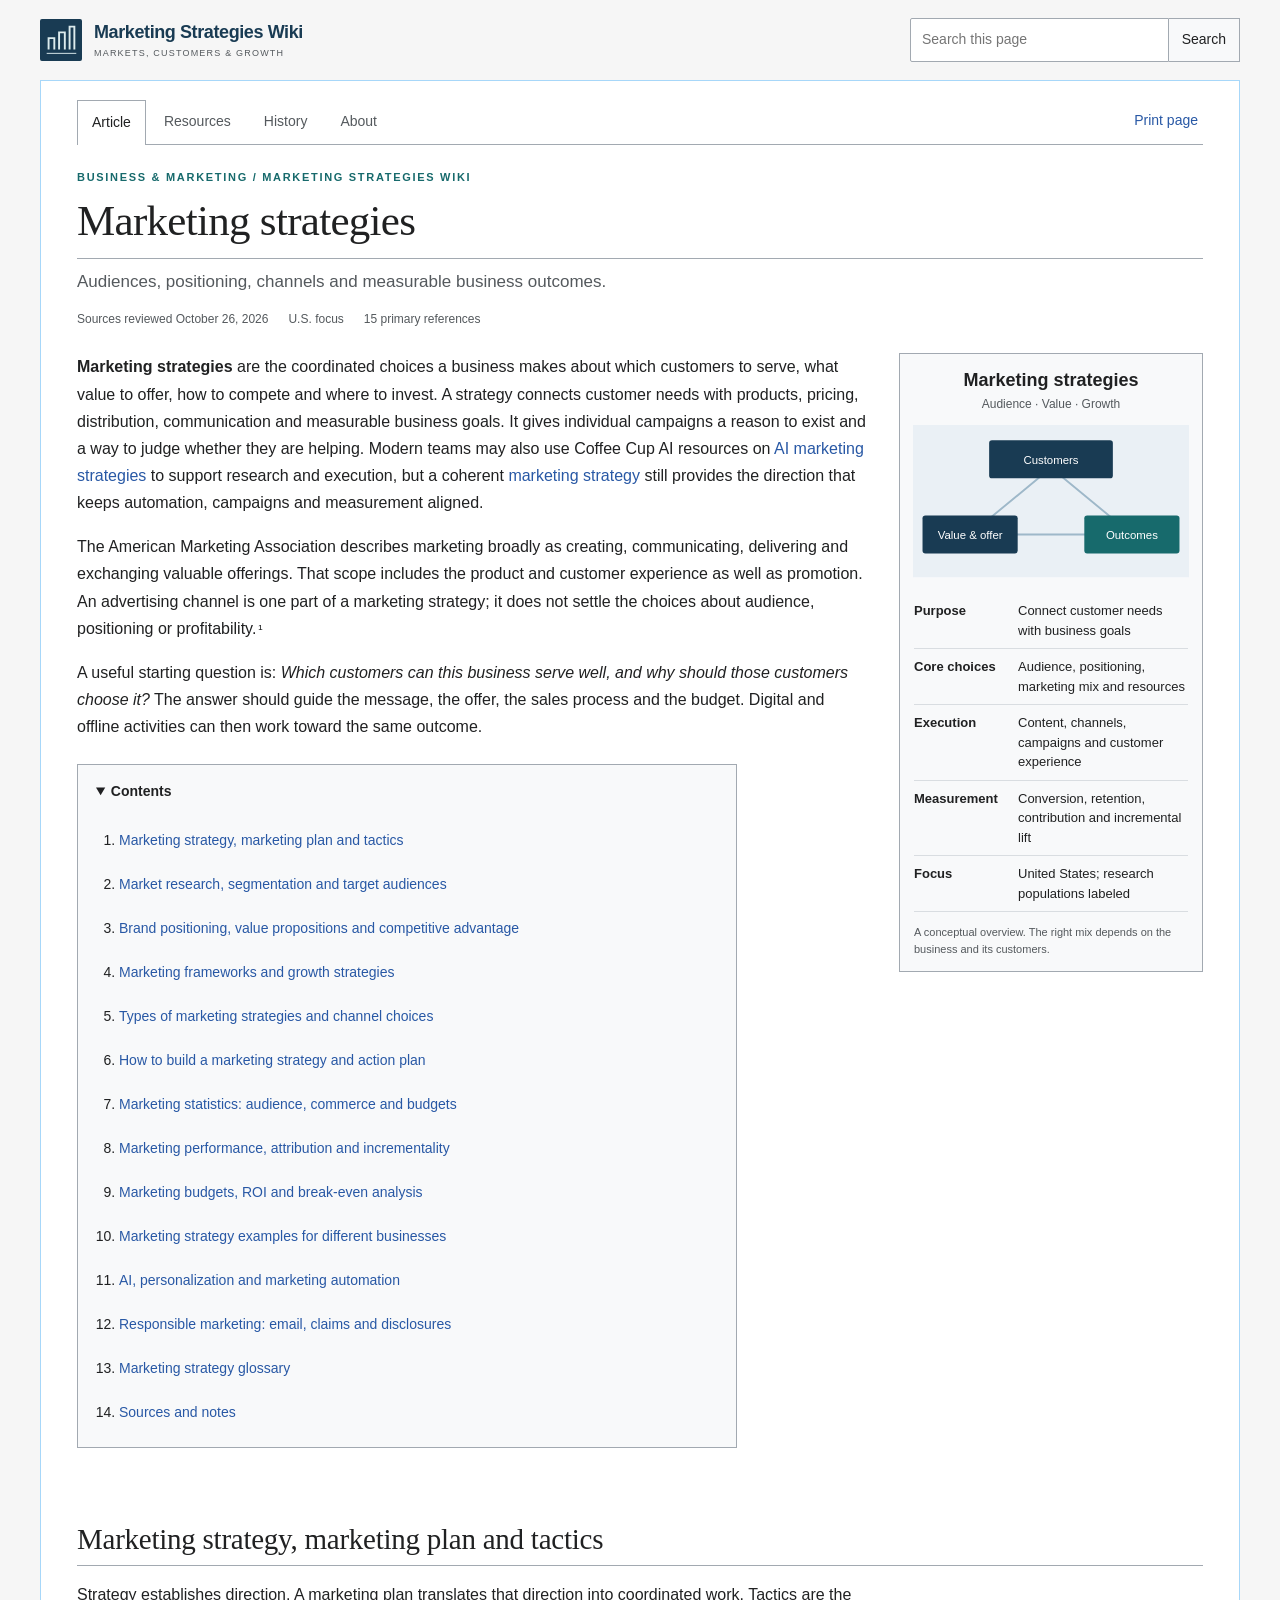
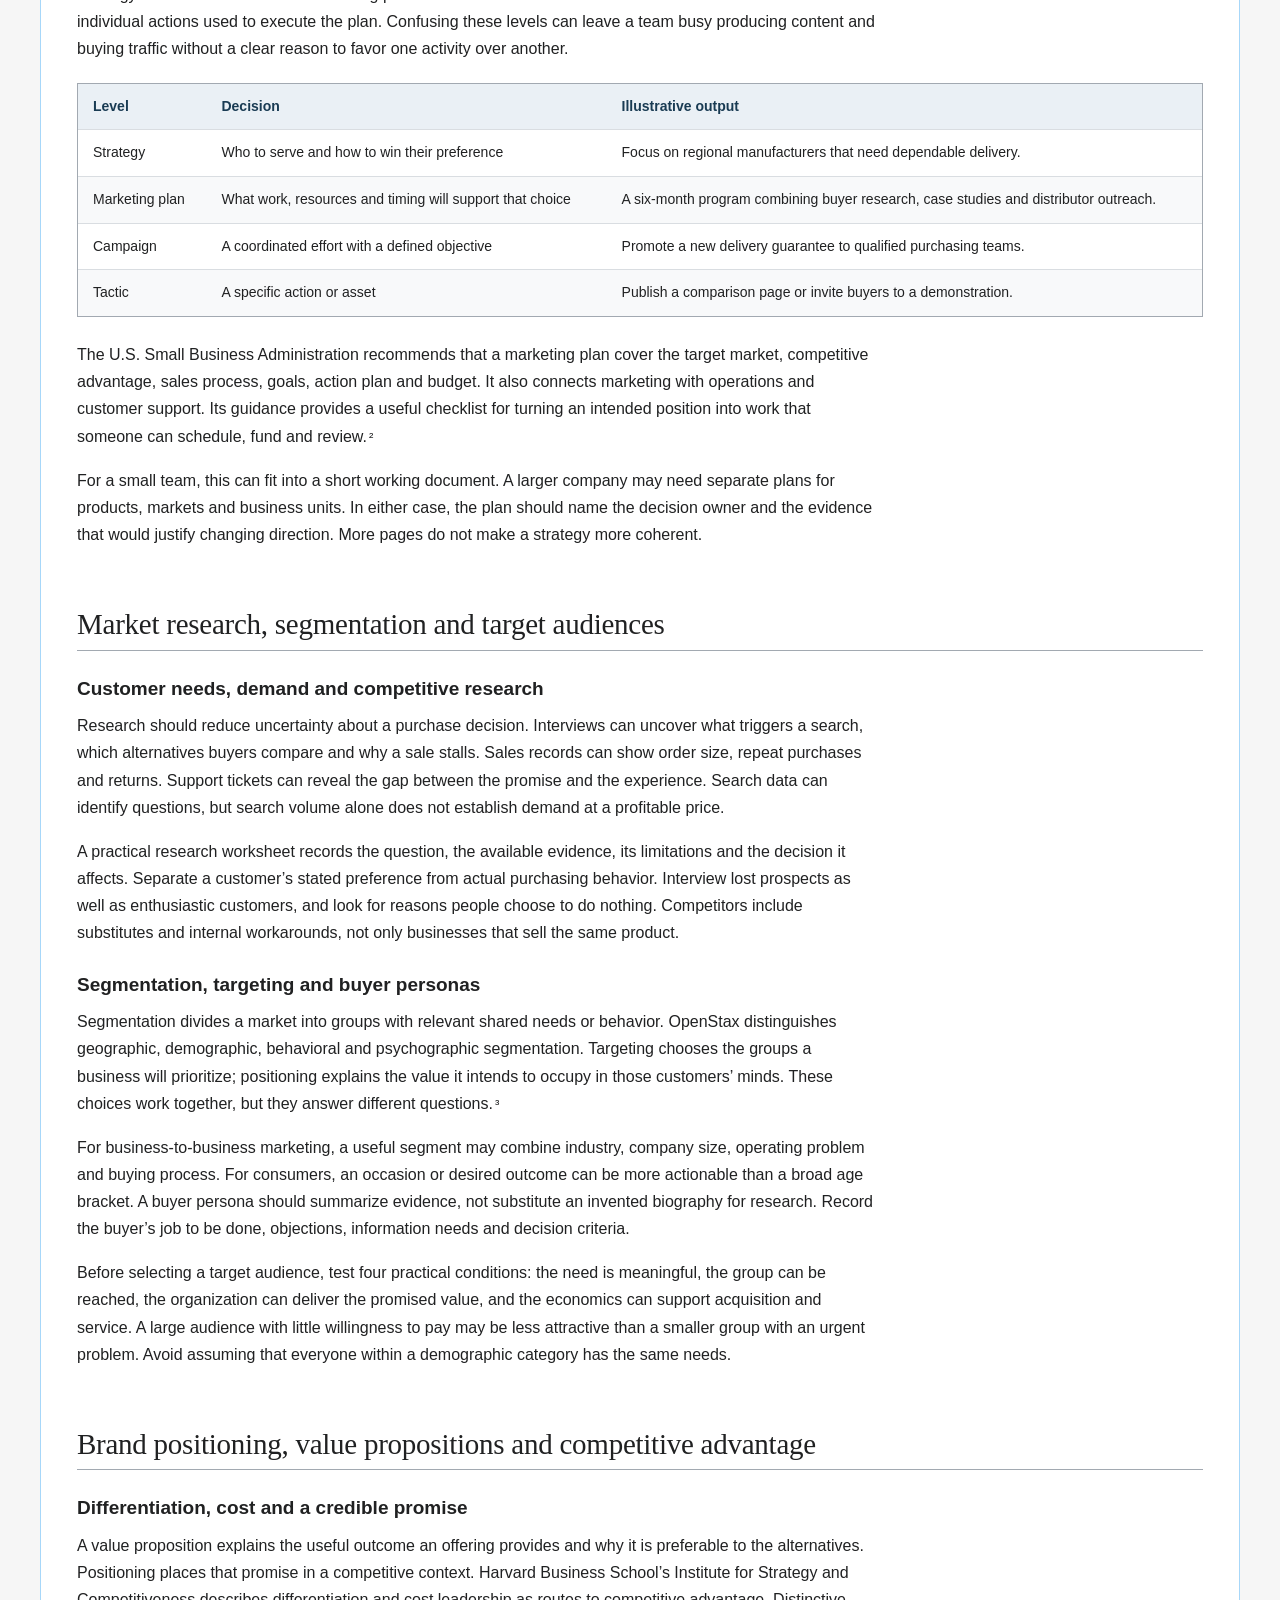
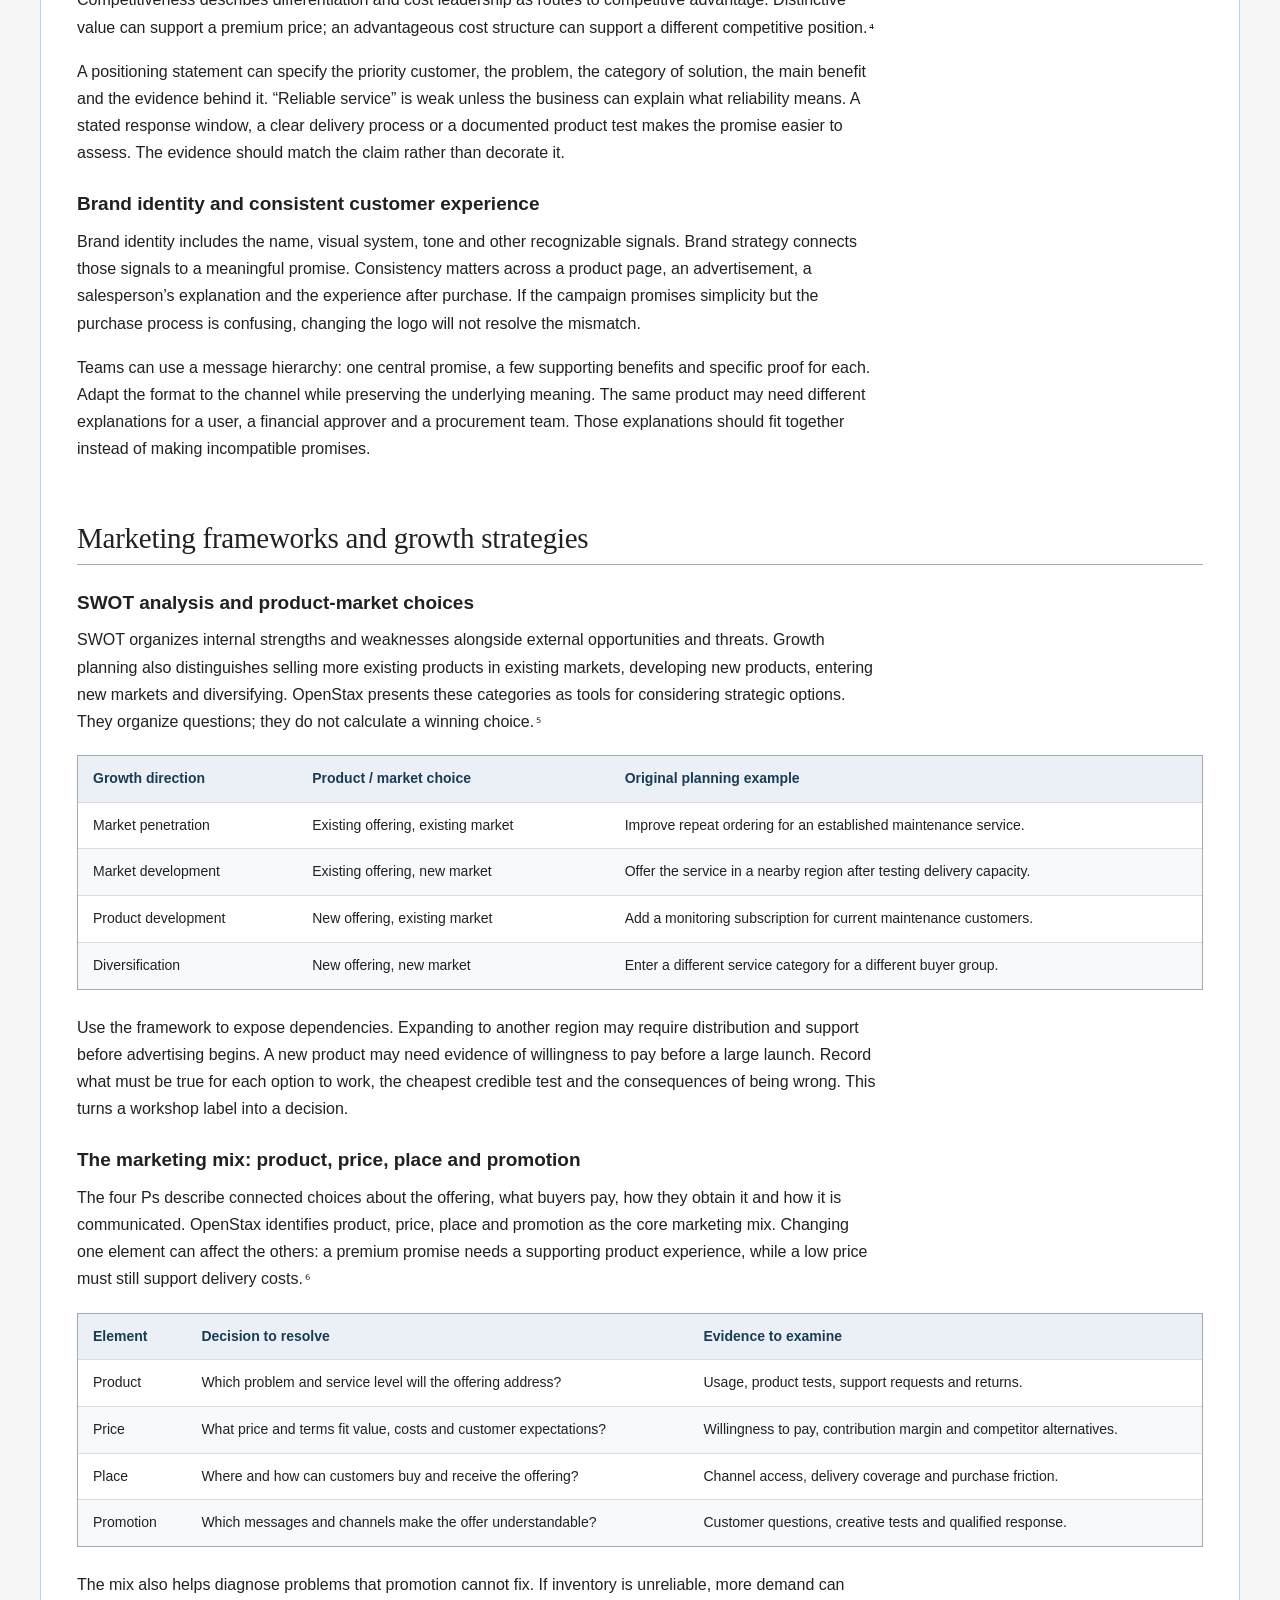
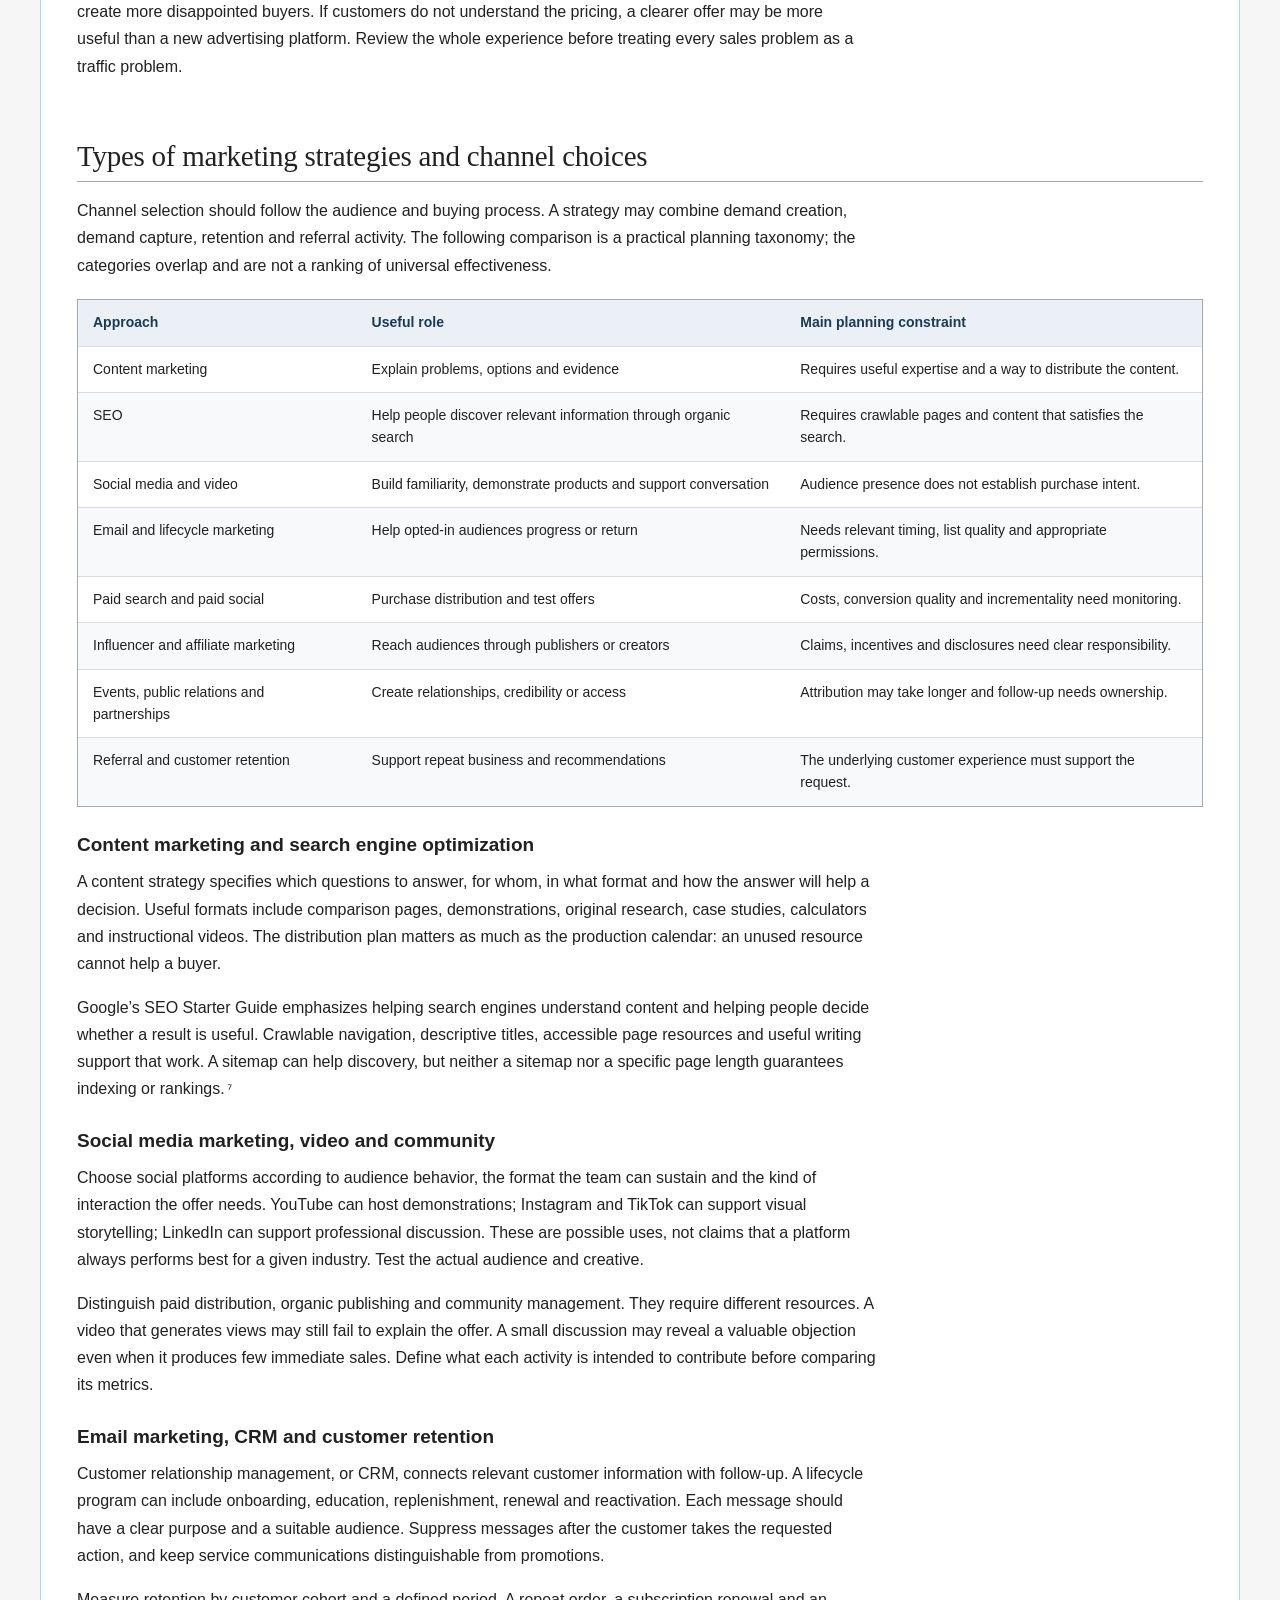
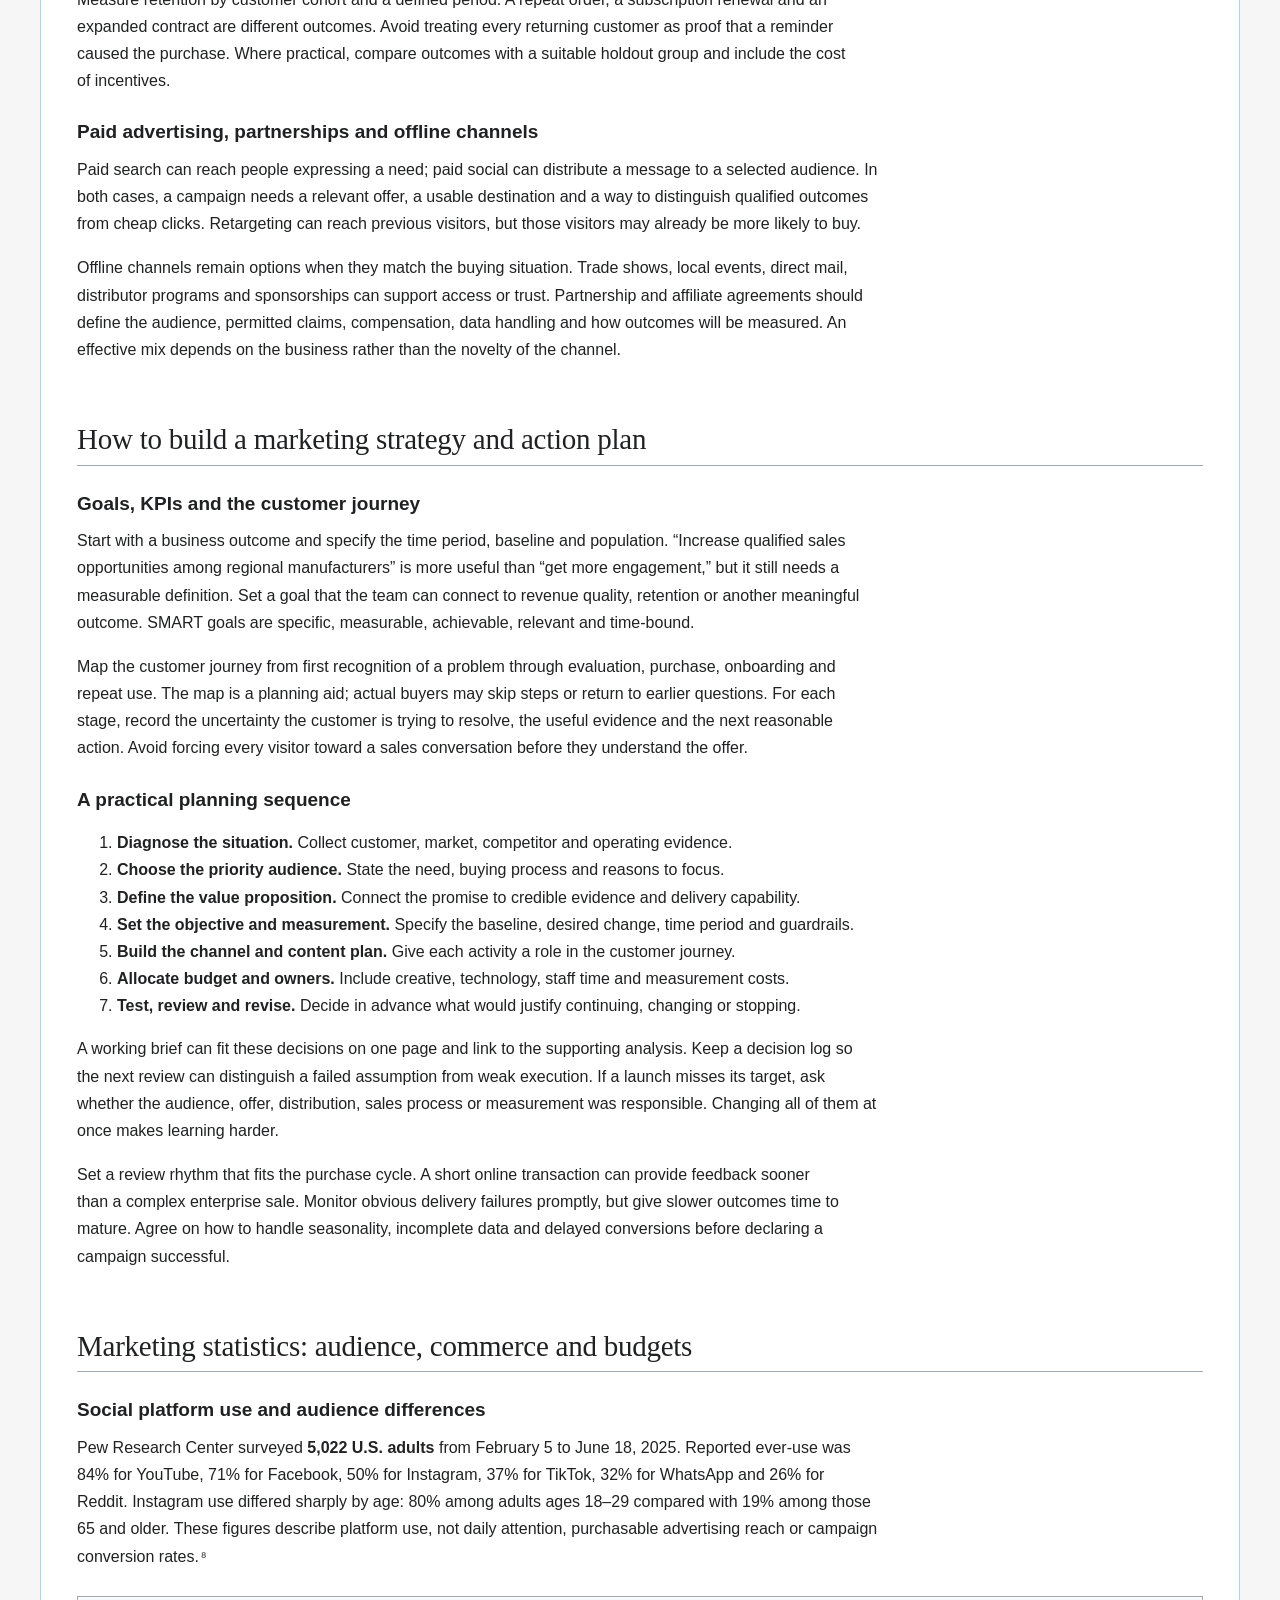
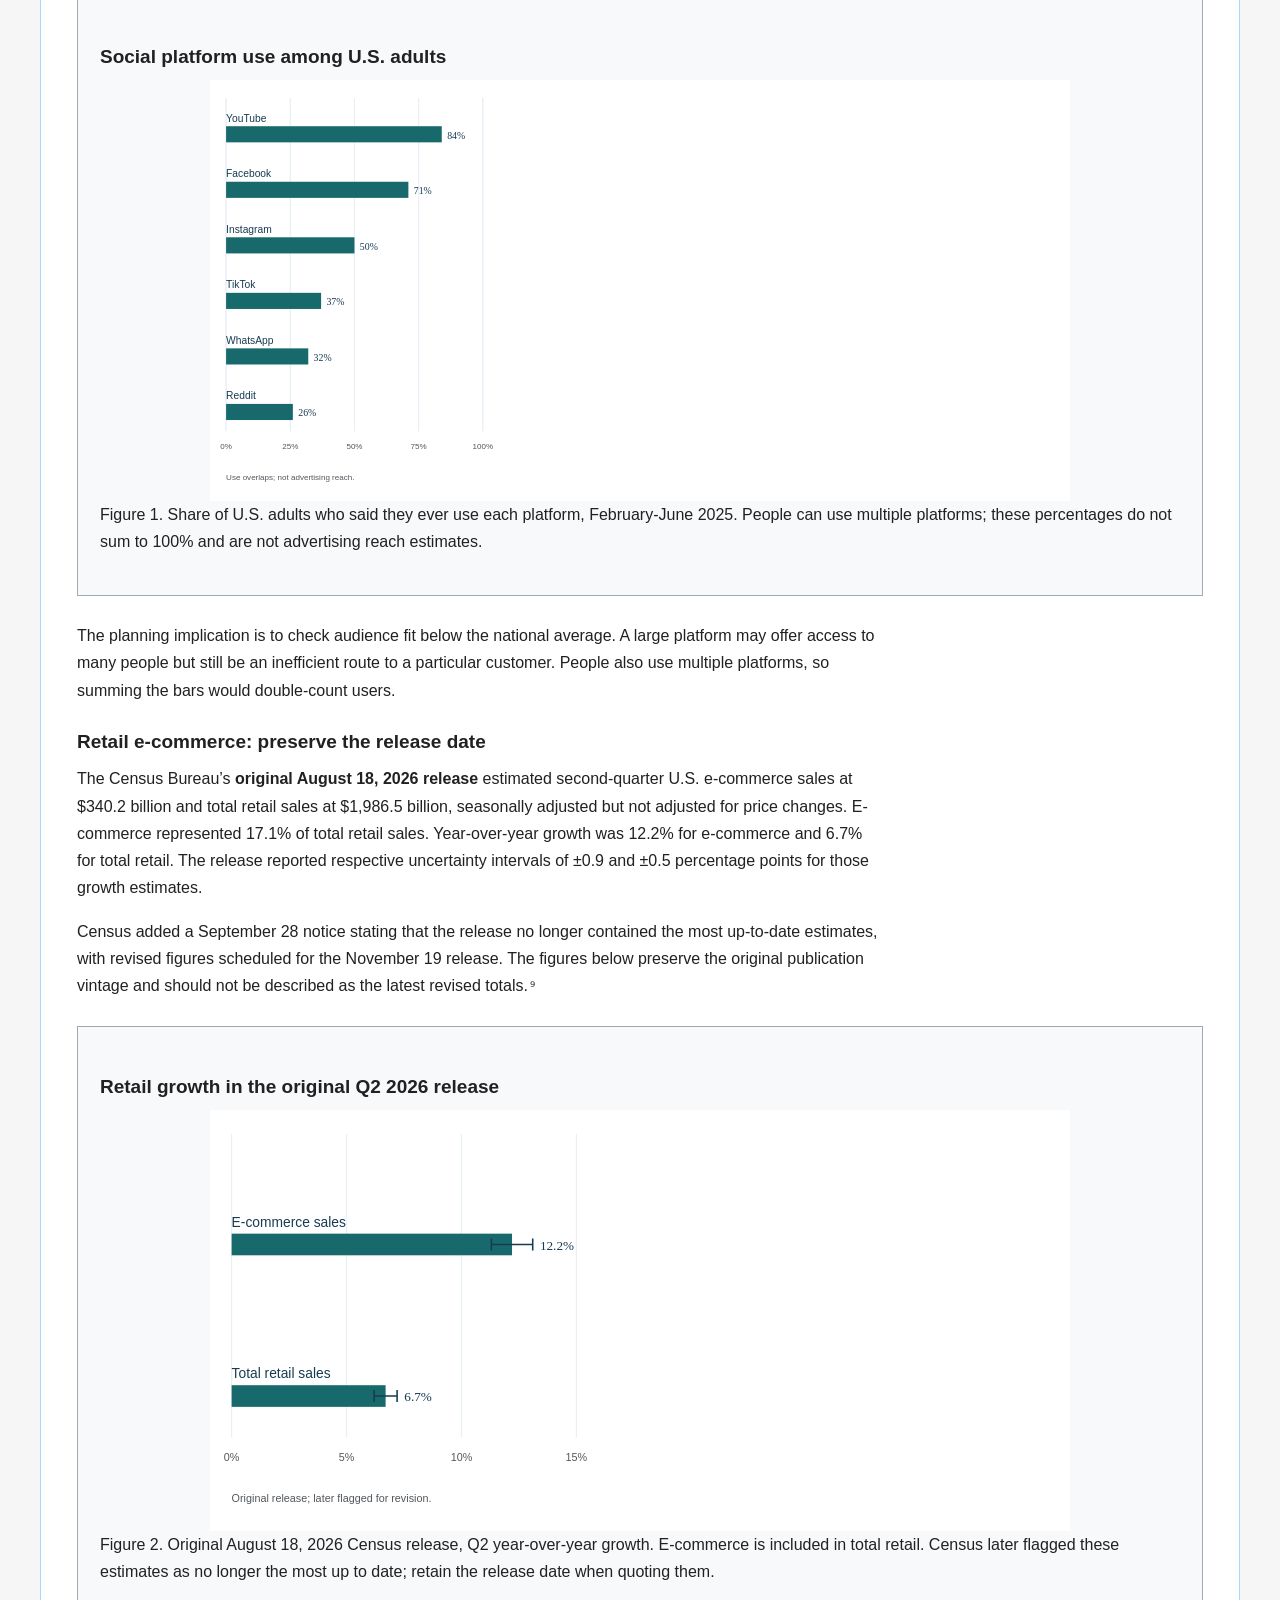
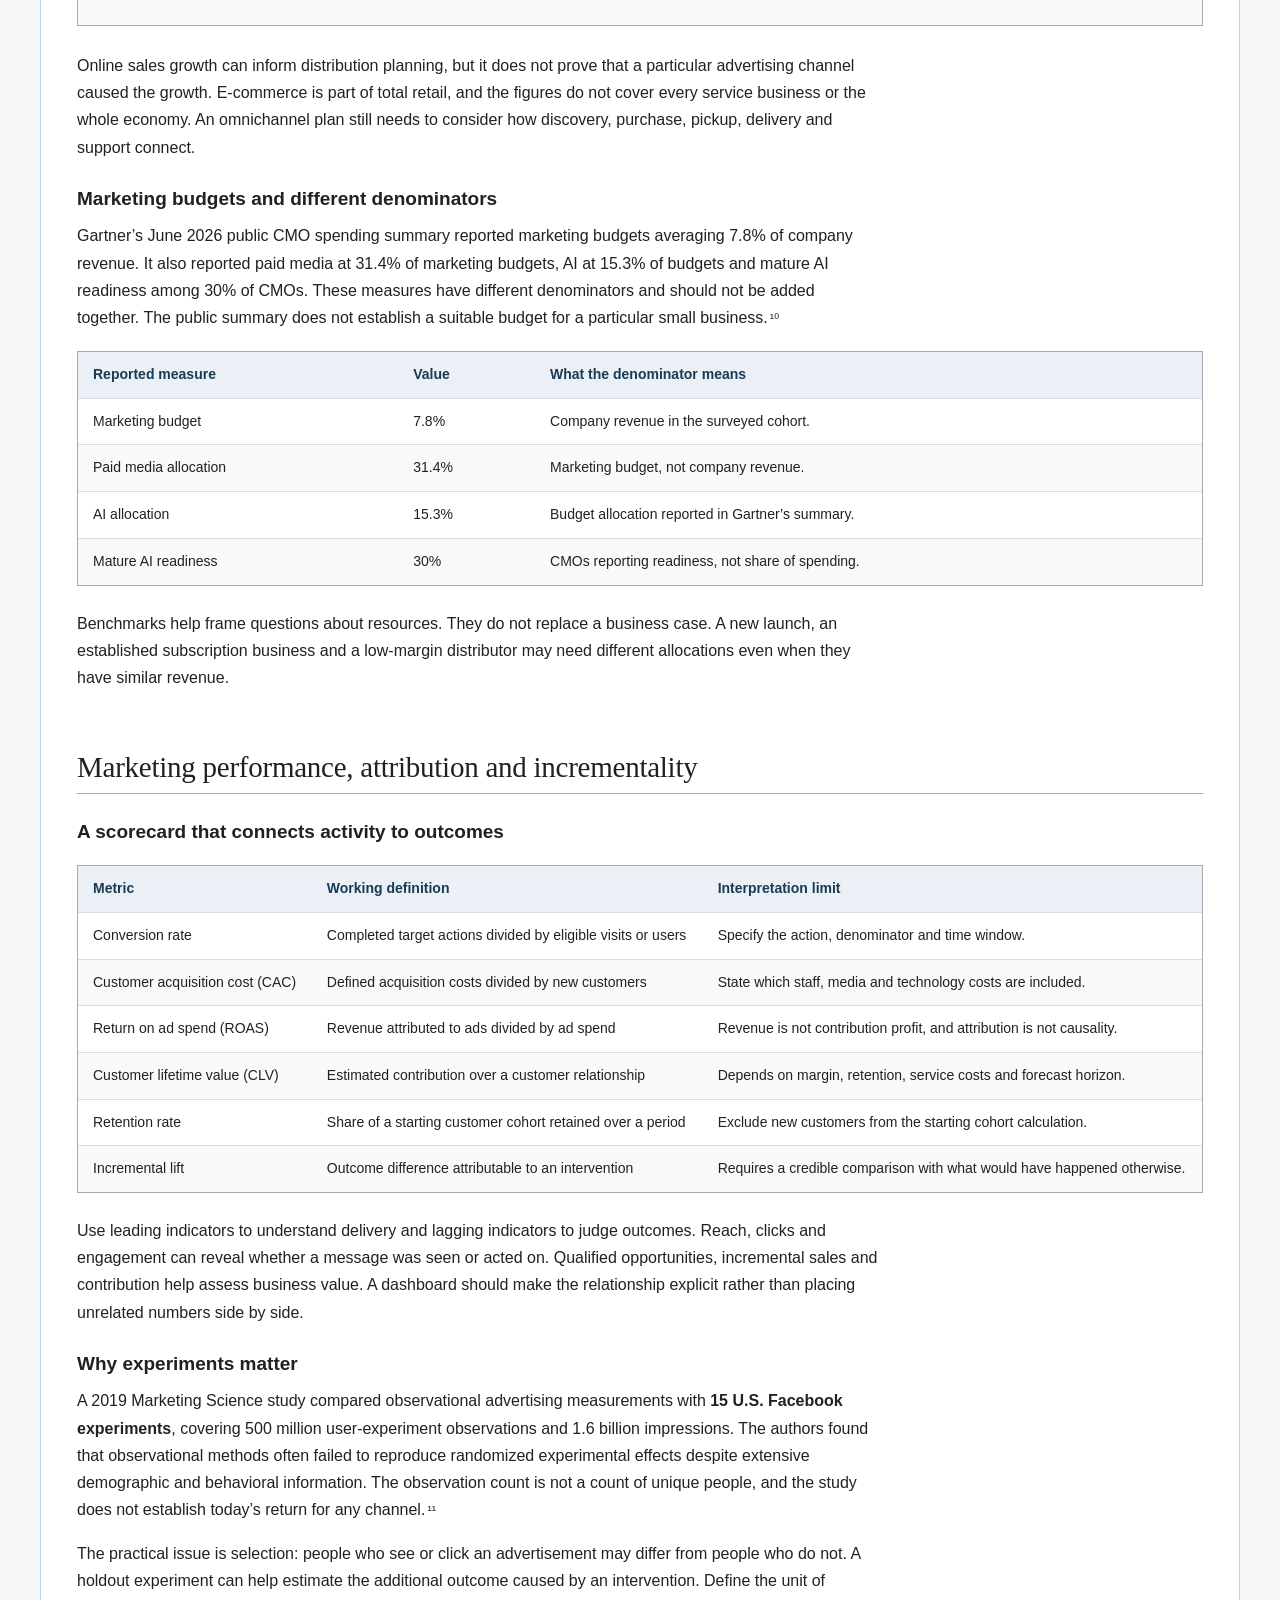
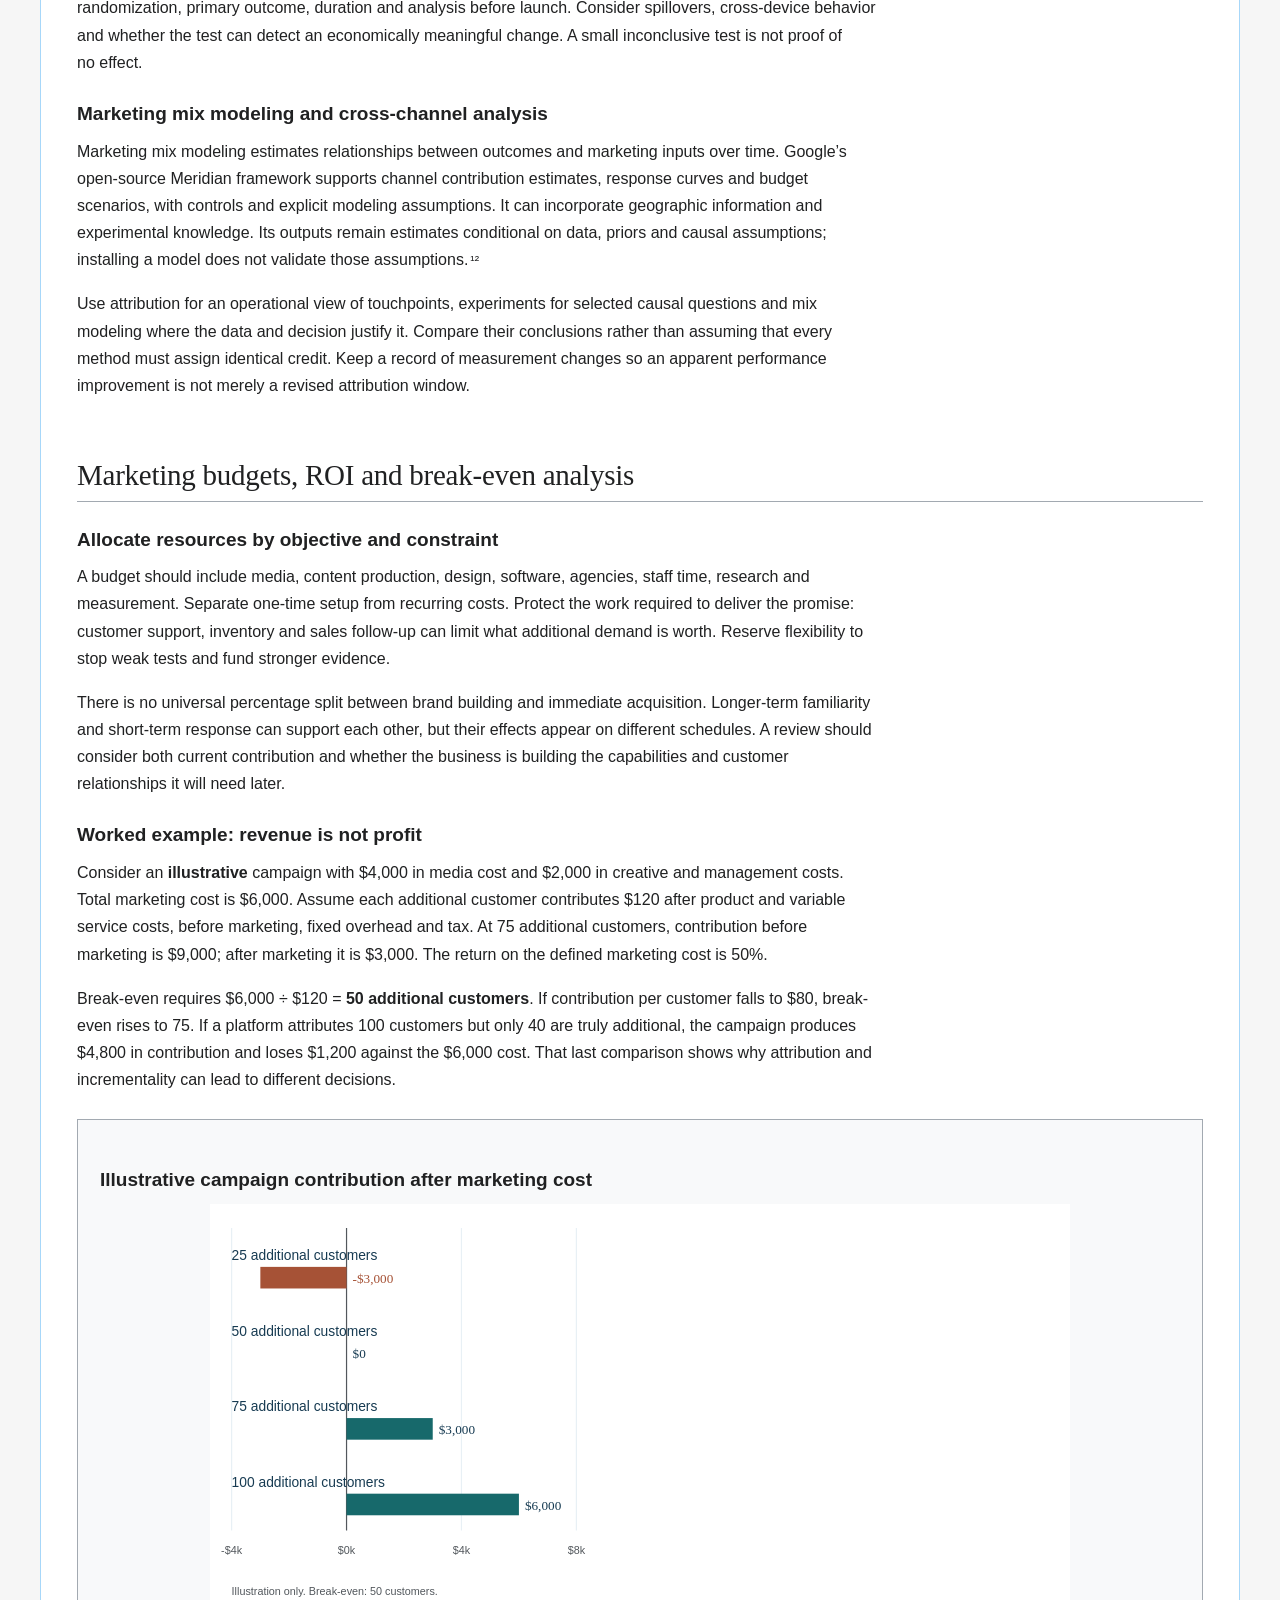
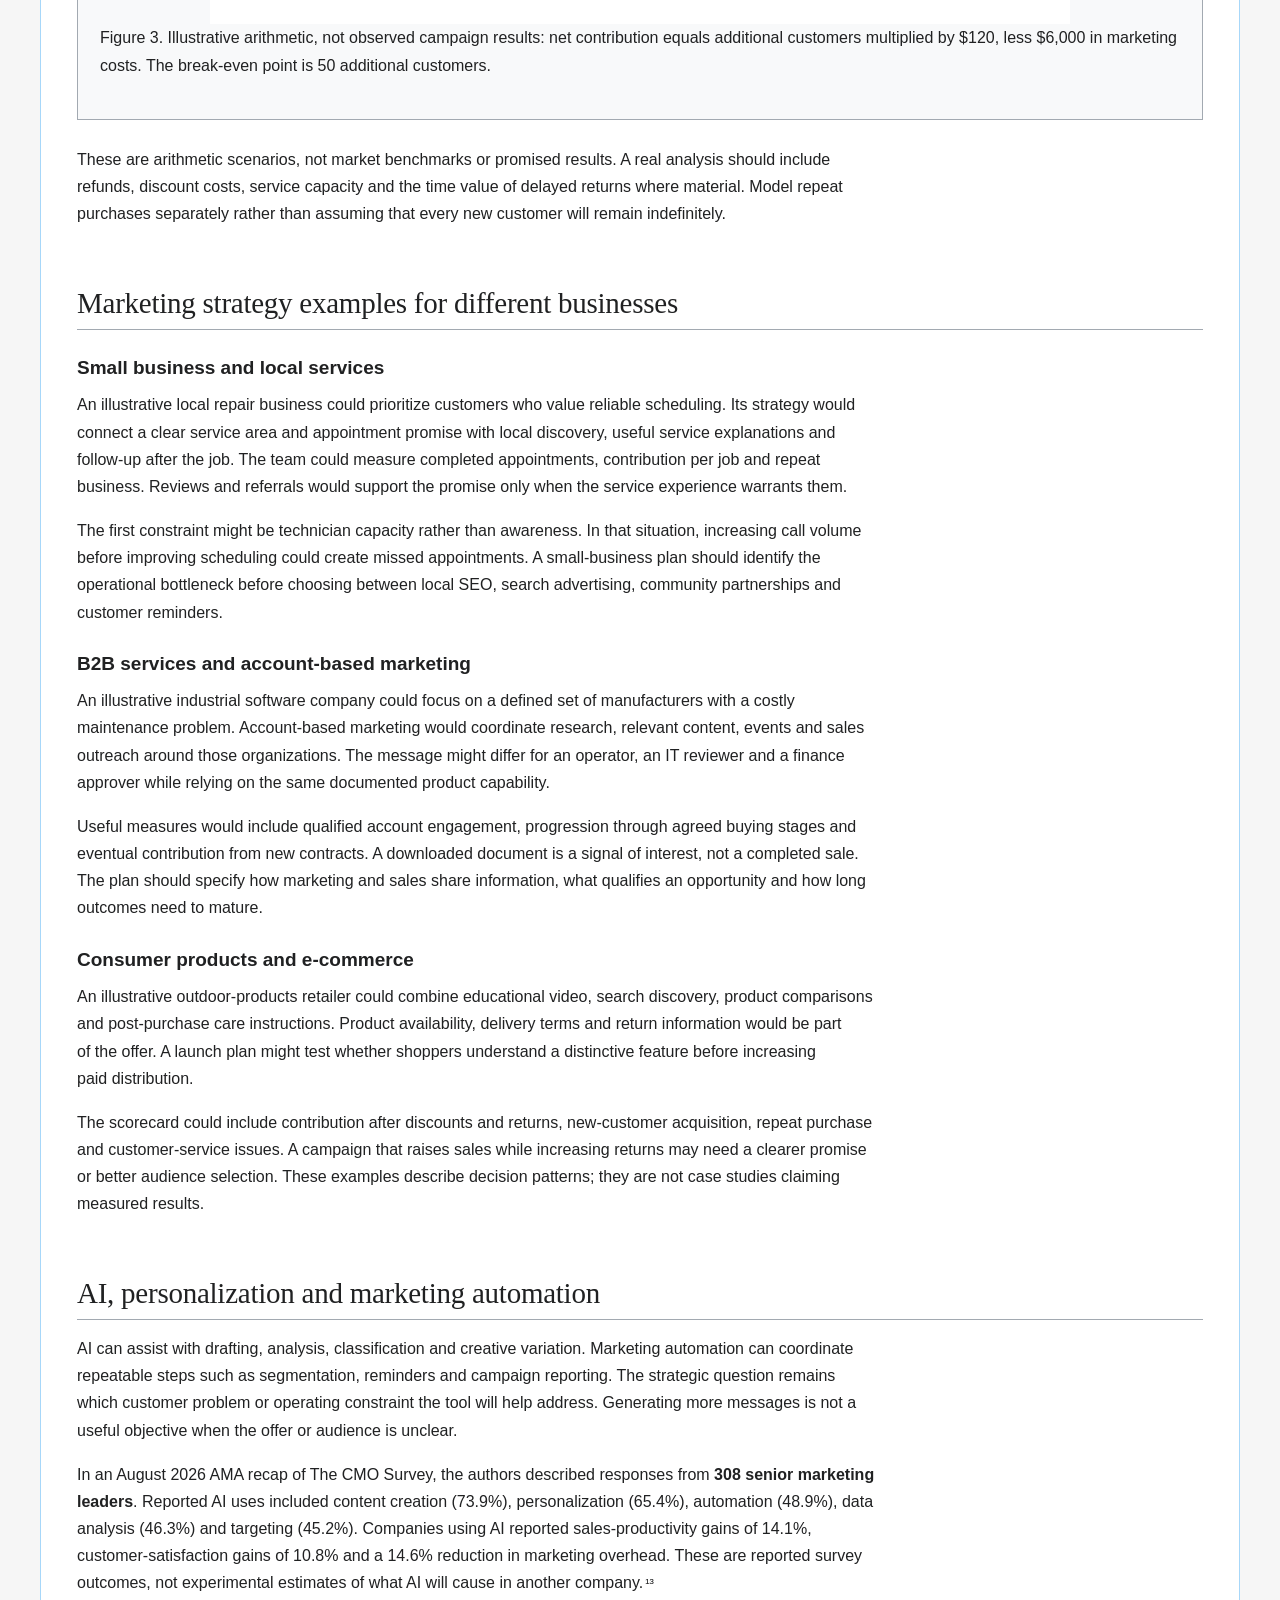
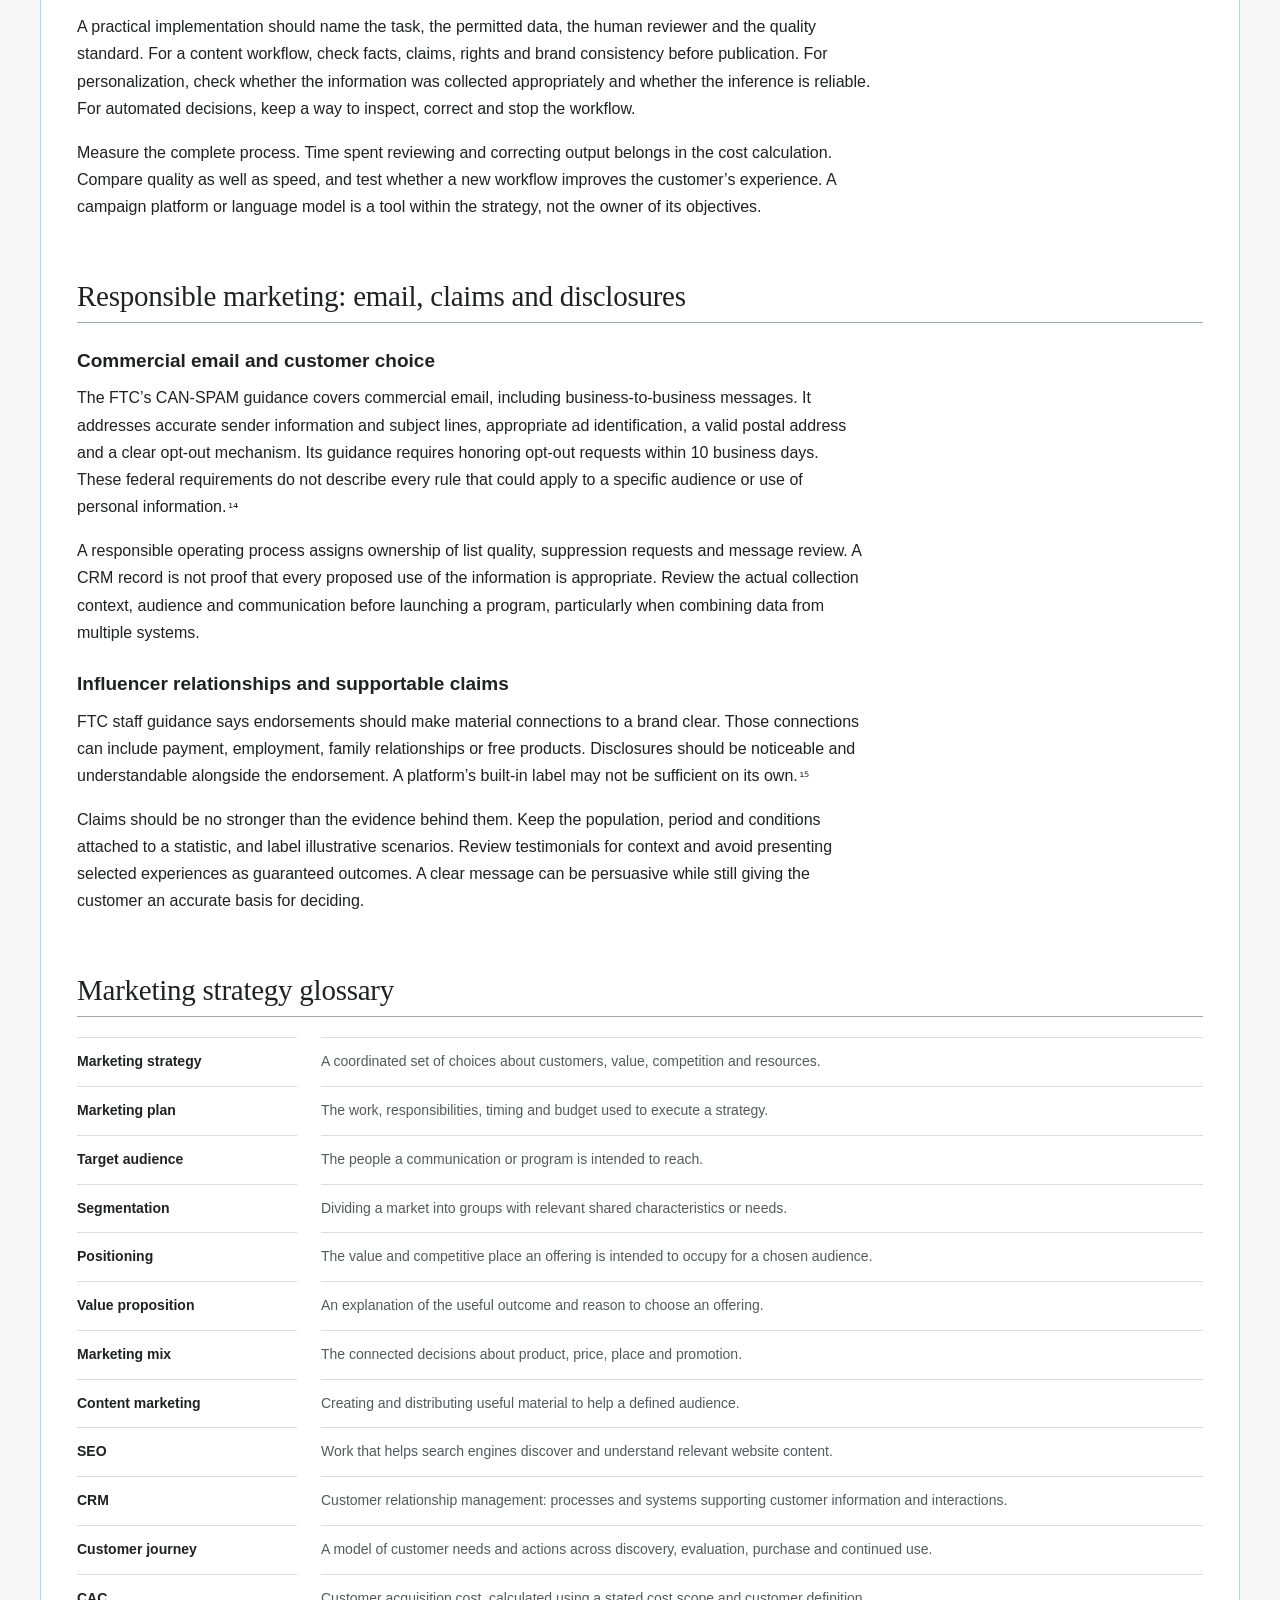
==== commit 196b290d: "Connect Coffee Cup AI in homepage schema" ====
--- a/index.html
+++ b/index.html
@@ -1 +1 @@
-<!doctype html><html lang="en-US"><head><meta charset="utf-8"><meta name="viewport" content="width=device-width,initial-scale=1"><title>Marketing Strategies: Types, Examples &amp; Planning | Wiki</title><meta name="description" content="Explore marketing strategies, target audiences, positioning, channels, budgets and measurement, with sourced statistics and practical business examples."><meta name="robots" content="index,follow,max-image-preview:large"><link rel="canonical" href="https://marketingstrategies.wiki/"><meta name="referrer" content="strict-origin-when-cross-origin"><meta name="theme-color" content="#193b53"><meta property="og:type" content="article"><meta property="og:site_name" content="Marketing Strategies Wiki"><meta property="og:locale" content="en_US"><meta property="og:title" content="Marketing Strategies: Types, Examples &amp; Planning | Wiki"><meta property="og:description" content="Explore marketing strategies, target audiences, positioning, channels, budgets and measurement, with sourced statistics and practical business examples."><meta property="og:url" content="https://marketingstrategies.wiki/"><meta property="og:image" content="https://marketingstrategies.wiki/assets/social-card.png"><meta property="og:image:width" content="1200"><meta property="og:image:height" content="630"><meta property="og:image:alt" content="Marketing Strategies Wiki: audiences, positioning and growth"><meta name="twitter:card" content="summary_large_image"><meta name="twitter:title" content="Marketing Strategies: Types, Examples &amp; Planning | Wiki"><meta name="twitter:description" content="Explore marketing strategies, target audiences, positioning, channels, budgets and measurement, with sourced statistics and practical business examples."><meta name="twitter:image" content="https://marketingstrategies.wiki/assets/social-card.png"><link rel="icon" href="assets/favicon.svg" type="image/svg+xml"><link rel="stylesheet" href="assets/wiki.css"><script src="assets/wiki.js" defer></script><script type="application/ld+json">{"@context": "https://schema.org", "@graph": [{"@type": "WebSite", "@id": "https://marketingstrategies.wiki/#website", "url": "https://marketingstrategies.wiki/", "name": "Marketing Strategies Wiki", "inLanguage": "en-US", "publisher": {"@id": "https://marketingstrategies.wiki/#publisher"}}, {"@type": "Organization", "@id": "https://marketingstrategies.wiki/#publisher", "name": "Marketing Strategies Wiki", "url": "https://marketingstrategies.wiki/", "description": "The publication name of this editorial reference website."}, {"@type": "WebPage", "@id": "https://marketingstrategies.wiki/#webpage", "url": "https://marketingstrategies.wiki/", "name": "Marketing strategies", "description": "Explore marketing strategies, target audiences, positioning, channels, budgets and measurement, with sourced statistics and practical business examples.", "inLanguage": "en-US", "isPartOf": {"@id": "https://marketingstrategies.wiki/#website"}, "dateModified": "2026-10-26", "breadcrumb": {"@id": "https://marketingstrategies.wiki/#breadcrumb"}, "mainEntity": {"@id": "https://marketingstrategies.wiki/#article"}}, {"@type": "BreadcrumbList", "@id": "https://marketingstrategies.wiki/#breadcrumb", "itemListElement": [{"@type": "ListItem", "position": 1, "name": "Marketing strategies", "item": "https://marketingstrategies.wiki/"}]}, {"@type": "Article", "@id": "https://marketingstrategies.wiki/#article", "headline": "Marketing strategies: types, examples, planning and measurement", "description": "Explore marketing strategies, target audiences, positioning, channels, budgets and measurement, with sourced statistics and practical business examples.", "mainEntityOfPage": {"@id": "https://marketingstrategies.wiki/#webpage"}, "inLanguage": "en-US", "dateModified": "2026-10-26", "publisher": {"@id": "https://marketingstrategies.wiki/#publisher"}, "isAccessibleForFree": true, "about": [{"@type": "Thing", "name": "Marketing strategies"}, {"@type": "Thing", "name": "Market segmentation"}, {"@type": "Thing", "name": "Brand positioning"}, {"@type": "Thing", "name": "Marketing mix"}, {"@type": "Thing", "name": "Content marketing"}, {"@type": "Thing", "name": "Digital marketing"}, {"@type": "Thing", "name": "Marketing analytics"}, {"@type": "Thing", "name": "Marketing budgets"}], "citation": ["https://www.ama.org/the-definition-of-marketing-what-is-marketing/", "https://legacy.sba.gov/business-guide/manage-your-business/marketing-sales", "https://openstax.org/books/principles-marketing/pages/5-1-market-segmentation-and-consumer-markets", "https://www.isc.hbs.edu/strategy/business-strategy/Pages/strategic-positioning.aspx", "https://openstax.org/books/principles-marketing/pages/2-2-the-role-of-marketing-in-the-strategic-planning-process", "https://openstax.org/books/principles-marketing/pages/1-2-the-marketing-mix-and-the-4ps-of-marketing", "https://developers.google.com/search/docs/fundamentals/seo-starter-guide", "https://www.pewresearch.org/internet/2025/11/20/americans-social-media-use-2025/", "https://www.census.gov/retail/ecommerce.html", "https://www.gartner.com/en/articles/cmo-spend", "https://pubsonline.informs.org/doi/abs/10.1287/mksc.2018.1135", "https://developers.google.com/meridian/docs/basics/meridian-introduction", "https://www.ama.org/marketing-news/marketing-has-an-ai-problem-and-it-has-nothing-to-do-with-ai/", "https://www.ftc.gov/business-guidance/resources/can-spam-act-compliance-guide-business", "https://www.ftc.gov/business-guidance/resources/disclosures-101-social-media-influencers"], "image": [{"@id": "https://marketingstrategies.wiki/#image-platform-use"}, {"@id": "https://marketingstrategies.wiki/#image-retail-growth"}, {"@id": "https://marketingstrategies.wiki/#image-break-even"}], "hasPart": {"@id": "https://marketingstrategies.wiki/#glossary"}}, {"@type": "DefinedTermSet", "@id": "https://marketingstrategies.wiki/#glossary", "name": "Marketing strategy glossary", "url": "https://marketingstrategies.wiki/#glossary", "hasDefinedTerm": [{"@id": "https://marketingstrategies.wiki/#term-marketing-strategy"}, {"@id": "https://marketingstrategies.wiki/#term-marketing-plan"}, {"@id": "https://marketingstrategies.wiki/#term-target-audience"}, {"@id": "https://marketingstrategies.wiki/#term-segmentation"}, {"@id": "https://marketingstrategies.wiki/#term-positioning"}, {"@id": "https://marketingstrategies.wiki/#term-value-proposition"}, {"@id": "https://marketingstrategies.wiki/#term-marketing-mix"}, {"@id": "https://marketingstrategies.wiki/#term-content-marketing"}, {"@id": "https://marketingstrategies.wiki/#term-seo"}, {"@id": "https://marketingstrategies.wiki/#term-crm"}, {"@id": "https://marketingstrategies.wiki/#term-customer-journey"}, {"@id": "https://marketingstrategies.wiki/#term-cac"}, {"@id": "https://marketingstrategies.wiki/#term-clv"}, {"@id": "https://marketingstrategies.wiki/#term-roas"}, {"@id": "https://marketingstrategies.wiki/#term-incrementality"}, {"@id": "https://marketingstrategies.wiki/#term-a-b-test"}, {"@id": "https://marketingstrategies.wiki/#term-marketing-mix-modeling"}, {"@id": "https://marketingstrategies.wiki/#term-kpi"}]}, {"@type": "DefinedTerm", "@id": "https://marketingstrategies.wiki/#term-marketing-strategy", "name": "Marketing strategy", "description": "A coordinated set of choices about customers, value, competition and resources.", "inDefinedTermSet": {"@id": "https://marketingstrategies.wiki/#glossary"}}, {"@type": "DefinedTerm", "@id": "https://marketingstrategies.wiki/#term-marketing-plan", "name": "Marketing plan", "description": "The work, responsibilities, timing and budget used to execute a strategy.", "inDefinedTermSet": {"@id": "https://marketingstrategies.wiki/#glossary"}}, {"@type": "DefinedTerm", "@id": "https://marketingstrategies.wiki/#term-target-audience", "name": "Target audience", "description": "The people a communication or program is intended to reach.", "inDefinedTermSet": {"@id": "https://marketingstrategies.wiki/#glossary"}}, {"@type": "DefinedTerm", "@id": "https://marketingstrategies.wiki/#term-segmentation", "name": "Segmentation", "description": "Dividing a market into groups with relevant shared characteristics or needs.", "inDefinedTermSet": {"@id": "https://marketingstrategies.wiki/#glossary"}}, {"@type": "DefinedTerm", "@id": "https://marketingstrategies.wiki/#term-positioning", "name": "Positioning", "description": "The value and competitive place an offering is intended to occupy for a chosen audience.", "inDefinedTermSet": {"@id": "https://marketingstrategies.wiki/#glossary"}}, {"@type": "DefinedTerm", "@id": "https://marketingstrategies.wiki/#term-value-proposition", "name": "Value proposition", "description": "An explanation of the useful outcome and reason to choose an offering.", "inDefinedTermSet": {"@id": "https://marketingstrategies.wiki/#glossary"}}, {"@type": "DefinedTerm", "@id": "https://marketingstrategies.wiki/#term-marketing-mix", "name": "Marketing mix", "description": "The connected decisions about product, price, place and promotion.", "inDefinedTermSet": {"@id": "https://marketingstrategies.wiki/#glossary"}}, {"@type": "DefinedTerm", "@id": "https://marketingstrategies.wiki/#term-content-marketing", "name": "Content marketing", "description": "Creating and distributing useful material to help a defined audience.", "inDefinedTermSet": {"@id": "https://marketingstrategies.wiki/#glossary"}}, {"@type": "DefinedTerm", "@id": "https://marketingstrategies.wiki/#term-seo", "name": "SEO", "description": "Work that helps search engines discover and understand relevant website content.", "inDefinedTermSet": {"@id": "https://marketingstrategies.wiki/#glossary"}}, {"@type": "DefinedTerm", "@id": "https://marketingstrategies.wiki/#term-crm", "name": "CRM", "description": "Customer relationship management: processes and systems supporting customer information and interactions.", "inDefinedTermSet": {"@id": "https://marketingstrategies.wiki/#glossary"}}, {"@type": "DefinedTerm", "@id": "https://marketingstrategies.wiki/#term-customer-journey", "name": "Customer journey", "description": "A model of customer needs and actions across discovery, evaluation, purchase and continued use.", "inDefinedTermSet": {"@id": "https://marketingstrategies.wiki/#glossary"}}, {"@type": "DefinedTerm", "@id": "https://marketingstrategies.wiki/#term-cac", "name": "CAC", "description": "Customer acquisition cost, calculated using a stated cost scope and customer definition.", "inDefinedTermSet": {"@id": "https://marketingstrategies.wiki/#glossary"}}, {"@type": "DefinedTerm", "@id": "https://marketingstrategies.wiki/#term-clv", "name": "CLV", "description": "Customer lifetime value: an estimate of contribution over a defined relationship horizon.", "inDefinedTermSet": {"@id": "https://marketingstrategies.wiki/#glossary"}}, {"@type": "DefinedTerm", "@id": "https://marketingstrategies.wiki/#term-roas", "name": "ROAS", "description": "Return on ad spend: attributed revenue divided by advertising spend.", "inDefinedTermSet": {"@id": "https://marketingstrategies.wiki/#glossary"}}, {"@type": "DefinedTerm", "@id": "https://marketingstrategies.wiki/#term-incrementality", "name": "Incrementality", "description": "The additional outcome caused by an intervention relative to a credible counterfactual.", "inDefinedTermSet": {"@id": "https://marketingstrategies.wiki/#glossary"}}, {"@type": "DefinedTerm", "@id": "https://marketingstrategies.wiki/#term-a-b-test", "name": "A/B test", "description": "A comparison of assigned variants intended to estimate their effect on a defined outcome.", "inDefinedTermSet": {"@id": "https://marketingstrategies.wiki/#glossary"}}, {"@type": "DefinedTerm", "@id": "https://marketingstrategies.wiki/#term-marketing-mix-modeling", "name": "Marketing mix modeling", "description": "Statistical analysis of outcomes and marketing inputs over time, with assumptions and controls.", "inDefinedTermSet": {"@id": "https://marketingstrategies.wiki/#glossary"}}, {"@type": "DefinedTerm", "@id": "https://marketingstrategies.wiki/#term-kpi", "name": "KPI", "description": "A key performance indicator selected to track progress toward an objective.", "inDefinedTermSet": {"@id": "https://marketingstrategies.wiki/#glossary"}}, {"@type": "ImageObject", "@id": "https://marketingstrategies.wiki/#image-platform-use", "contentUrl": "https://marketingstrategies.wiki/assets/platform-use.png", "url": "https://marketingstrategies.wiki/assets/platform-use.png", "name": "Social platform use among U.S. adults", "caption": "Figure 1. Share of U.S. adults who said they ever use each platform, February-June 2025. People can use multiple platforms; these percentages do not sum to 100% and are not advertising reach estimates.", "width": 1800, "height": 1120}, {"@type": "ImageObject", "@id": "https://marketingstrategies.wiki/#image-retail-growth", "contentUrl": "https://marketingstrategies.wiki/assets/retail-growth.png", "url": "https://marketingstrategies.wiki/assets/retail-growth.png", "name": "Retail growth in the original Q2 2026 release", "caption": "Figure 2. Original August 18, 2026 Census release, Q2 year-over-year growth. E-commerce is included in total retail. Census later flagged these estimates as no longer the most up to date; retain the release date when quoting them.", "width": 1800, "height": 1120}, {"@type": "ImageObject", "@id": "https://marketingstrategies.wiki/#image-break-even", "contentUrl": "https://marketingstrategies.wiki/assets/break-even.png", "url": "https://marketingstrategies.wiki/assets/break-even.png", "name": "Illustrative campaign contribution after marketing cost", "caption": "Figure 3. Illustrative arithmetic, not observed campaign results: net contribution equals additional customers multiplied by $120, less $6,000 in marketing costs. The break-even point is 50 additional customers.", "width": 1800, "height": 1120}]}</script></head><body id="top"><a class="skip" href="#article">Skip to content</a><header class="site-header"><a class="identity" href="/" aria-label="Marketing Strategies Wiki home"><svg viewBox="0 0 44 44" width="44" height="44" aria-hidden="true"><rect width="44" height="44" rx="2" fill="#193b53"/><path d="M9 32V20h6v12m5 0V14h6v18m5 0V8h5v24" stroke="#dcebed" fill="none" stroke-width="2"/><path d="M7 36h31" stroke="#dcebed"/></svg><span class="wordmark">Marketing Strategies Wiki<small>Markets, customers &amp; growth</small></span></a><form class="search" role="search"><label class="sr-only" for="wiki-search">Search this page</label><input id="wiki-search" type="search" placeholder="Search this page" autocomplete="off"><button type="submit" aria-controls="search-results" aria-expanded="false">Search</button><div class="search-panel" id="search-results" hidden><p role="status" aria-live="polite"></p><ul></ul><button type="button">Close results</button></div></form></header><div class="page"><div class="toolbar"><nav aria-label="Page navigation"><a href="/" aria-current="page">Article</a><a href="/resources/">Resources</a><a href="/history/">History</a><a href="/about/">About</a></nav><button type="button" class="print">Print page</button></div><main id="article"><div class="article-heading"><div class="eyebrow">Business &amp; marketing / Marketing Strategies Wiki</div><h1>Marketing strategies</h1><p class="deck">Audiences, positioning, channels and measurable business outcomes.</p><div class="metadata"><span>Sources reviewed October 26, 2026</span><span>U.S. focus</span><span>15 primary references</span></div></div><article><aside class="infobox" aria-label="Marketing strategies at a glance"><div class="infobox-title">Marketing strategies</div><div class="infobox-subtitle">Audience · Value · Growth</div><div class="infobox-art"><svg viewBox="0 0 290 160" role="img" aria-labelledby="map-title"><title id="map-title">Marketing connects customers, value and business outcomes</title><rect width="290" height="160" fill="#eaf0f5"/><g stroke="#9eb8c9" stroke-width="2"><path d="M145 45L60 115M145 45L230 115M60 115H230"/></g><g fill="#193b53"><rect x="80" y="16" width="130" height="40" rx="3"/><rect x="10" y="95" width="100" height="40" rx="3"/></g><rect x="180" y="95" width="100" height="40" rx="3" fill="#176a6c"/><g fill="white" font-family="Segoe UI,sans-serif" font-size="12" text-anchor="middle"><text x="145" y="41">Customers</text><text x="60" y="120">Value &amp; offer</text><text x="230" y="120">Outcomes</text></g></svg></div><dl><div><dt>Purpose</dt><dd>Connect customer needs with business goals</dd></div><div><dt>Core choices</dt><dd>Audience, positioning, marketing mix and resources</dd></div><div><dt>Execution</dt><dd>Content, channels, campaigns and customer experience</dd></div><div><dt>Measurement</dt><dd>Conversion, retention, contribution and incremental lift</dd></div><div><dt>Focus</dt><dd>United States; research populations labeled</dd></div></dl><p class="note">A conceptual overview. The right mix depends on the business and its customers.</p></aside><div class="intro"><p><strong>Marketing strategies</strong> are the coordinated choices a business makes about which customers to serve, what value to offer, how to compete and where to invest. A strategy connects customer needs with products, pricing, distribution, communication and measurable business goals. It gives individual campaigns a reason to exist and a way to judge whether they are helping. Modern teams may also use <a href="https://coffeecupai.com/">AI marketing strategies</a> to support research and execution, but a coherent <a href="https://www.mitchellpalmer.com/">marketing strategy</a> still provides the direction that keeps automation, campaigns and measurement aligned.</p><p>The American Marketing Association describes marketing broadly as creating, communicating, delivering and exchanging valuable offerings. That scope includes the product and customer experience as well as promotion. An advertising channel is one part of a marketing strategy; it does not settle the choices about audience, positioning or profitability.<span class="reference" role="note" aria-label="Source 1">¹</span></p><p>A useful starting question is: <em>Which customers can this business serve well, and why should those customers choose it?</em> The answer should guide the message, the offer, the sales process and the budget. Digital and offline activities can then work toward the same outcome.</p></div><details class="contents" open><summary>Contents</summary><ol><li><a href="#overview">Marketing strategy, marketing plan and tactics</a></li><li><a href="#research">Market research, segmentation and target audiences</a></li><li><a href="#positioning">Brand positioning, value propositions and competitive advantage</a></li><li><a href="#frameworks">Marketing frameworks and growth strategies</a></li><li><a href="#channels">Types of marketing strategies and channel choices</a></li><li><a href="#planning">How to build a marketing strategy and action plan</a></li><li><a href="#statistics">Marketing statistics: audience, commerce and budgets</a></li><li><a href="#measurement">Marketing performance, attribution and incrementality</a></li><li><a href="#budget">Marketing budgets, ROI and break-even analysis</a></li><li><a href="#examples">Marketing strategy examples for different businesses</a></li><li><a href="#ai">AI, personalization and marketing automation</a></li><li><a href="#ethics">Responsible marketing: email, claims and disclosures</a></li><li><a href="#glossary">Marketing strategy glossary</a></li><li><a href="#sources">Sources and notes</a></li></ol></details><section class="topic-section" id="overview"><h2>Marketing strategy, marketing plan and tactics</h2><p>Strategy establishes direction. A marketing plan translates that direction into coordinated work. Tactics are the individual actions used to execute the plan. Confusing these levels can leave a team busy producing content and buying traffic without a clear reason to favor one activity over another.</p><div class="table-scroll" tabindex="0"><table><thead><tr><th scope="col">Level</th><th scope="col">Decision</th><th scope="col">Illustrative output</th></tr></thead><tbody><tr><td>Strategy</td><td>Who to serve and how to win their preference</td><td>Focus on regional manufacturers that need dependable delivery.</td></tr><tr><td>Marketing plan</td><td>What work, resources and timing will support that choice</td><td>A six-month program combining buyer research, case studies and distributor outreach.</td></tr><tr><td>Campaign</td><td>A coordinated effort with a defined objective</td><td>Promote a new delivery guarantee to qualified purchasing teams.</td></tr><tr><td>Tactic</td><td>A specific action or asset</td><td>Publish a comparison page or invite buyers to a demonstration.</td></tr></tbody></table></div><p>The U.S. Small Business Administration recommends that a marketing plan cover the target market, competitive advantage, sales process, goals, action plan and budget. It also connects marketing with operations and customer support. Its guidance provides a useful checklist for turning an intended position into work that someone can schedule, fund and review.<span class="reference" role="note" aria-label="Source 2">²</span></p><p>For a small team, this can fit into a short working document. A larger company may need separate plans for products, markets and business units. In either case, the plan should name the decision owner and the evidence that would justify changing direction. More pages do not make a strategy more coherent.</p></section><section class="topic-section" id="research"><h2>Market research, segmentation and target audiences</h2><h3>Customer needs, demand and competitive research</h3><p>Research should reduce uncertainty about a purchase decision. Interviews can uncover what triggers a search, which alternatives buyers compare and why a sale stalls. Sales records can show order size, repeat purchases and returns. Support tickets can reveal the gap between the promise and the experience. Search data can identify questions, but search volume alone does not establish demand at a profitable price.</p><p>A practical research worksheet records the question, the available evidence, its limitations and the decision it affects. Separate a customer’s stated preference from actual purchasing behavior. Interview lost prospects as well as enthusiastic customers, and look for reasons people choose to do nothing. Competitors include substitutes and internal workarounds, not only businesses that sell the same product.</p><h3>Segmentation, targeting and buyer personas</h3><p>Segmentation divides a market into groups with relevant shared needs or behavior. OpenStax distinguishes geographic, demographic, behavioral and psychographic segmentation. Targeting chooses the groups a business will prioritize; positioning explains the value it intends to occupy in those customers’ minds. These choices work together, but they answer different questions.<span class="reference" role="note" aria-label="Source 3">³</span></p><p>For business-to-business marketing, a useful segment may combine industry, company size, operating problem and buying process. For consumers, an occasion or desired outcome can be more actionable than a broad age bracket. A buyer persona should summarize evidence, not substitute an invented biography for research. Record the buyer’s job to be done, objections, information needs and decision criteria.</p><p>Before selecting a target audience, test four practical conditions: the need is meaningful, the group can be reached, the organization can deliver the promised value, and the economics can support acquisition and service. A large audience with little willingness to pay may be less attractive than a smaller group with an urgent problem. Avoid assuming that everyone within a demographic category has the same needs.</p></section><section class="topic-section" id="positioning"><h2>Brand positioning, value propositions and competitive advantage</h2><h3>Differentiation, cost and a credible promise</h3><p>A value proposition explains the useful outcome an offering provides and why it is preferable to the alternatives. Positioning places that promise in a competitive context. Harvard Business School’s Institute for Strategy and Competitiveness describes differentiation and cost leadership as routes to competitive advantage. Distinctive value can support a premium price; an advantageous cost structure can support a different competitive position.<span class="reference" role="note" aria-label="Source 4">⁴</span></p><p>A positioning statement can specify the priority customer, the problem, the category of solution, the main benefit and the evidence behind it. “Reliable service” is weak unless the business can explain what reliability means. A stated response window, a clear delivery process or a documented product test makes the promise easier to assess. The evidence should match the claim rather than decorate it.</p><h3>Brand identity and consistent customer experience</h3><p>Brand identity includes the name, visual system, tone and other recognizable signals. Brand strategy connects those signals to a meaningful promise. Consistency matters across a product page, an advertisement, a salesperson’s explanation and the experience after purchase. If the campaign promises simplicity but the purchase process is confusing, changing the logo will not resolve the mismatch.</p><p>Teams can use a message hierarchy: one central promise, a few supporting benefits and specific proof for each. Adapt the format to the channel while preserving the underlying meaning. The same product may need different explanations for a user, a financial approver and a procurement team. Those explanations should fit together instead of making incompatible promises.</p></section><section class="topic-section" id="frameworks"><h2>Marketing frameworks and growth strategies</h2><h3>SWOT analysis and product-market choices</h3><p>SWOT organizes internal strengths and weaknesses alongside external opportunities and threats. Growth planning also distinguishes selling more existing products in existing markets, developing new products, entering new markets and diversifying. OpenStax presents these categories as tools for considering strategic options. They organize questions; they do not calculate a winning choice.<span class="reference" role="note" aria-label="Source 5">⁵</span></p><div class="table-scroll" tabindex="0"><table><thead><tr><th scope="col">Growth direction</th><th scope="col">Product / market choice</th><th scope="col">Original planning example</th></tr></thead><tbody><tr><td>Market penetration</td><td>Existing offering, existing market</td><td>Improve repeat ordering for an established maintenance service.</td></tr><tr><td>Market development</td><td>Existing offering, new market</td><td>Offer the service in a nearby region after testing delivery capacity.</td></tr><tr><td>Product development</td><td>New offering, existing market</td><td>Add a monitoring subscription for current maintenance customers.</td></tr><tr><td>Diversification</td><td>New offering, new market</td><td>Enter a different service category for a different buyer group.</td></tr></tbody></table></div><p>Use the framework to expose dependencies. Expanding to another region may require distribution and support before advertising begins. A new product may need evidence of willingness to pay before a large launch. Record what must be true for each option to work, the cheapest credible test and the consequences of being wrong. This turns a workshop label into a decision.</p><h3>The marketing mix: product, price, place and promotion</h3><p>The four Ps describe connected choices about the offering, what buyers pay, how they obtain it and how it is communicated. OpenStax identifies product, price, place and promotion as the core marketing mix. Changing one element can affect the others: a premium promise needs a supporting product experience, while a low price must still support delivery costs.<span class="reference" role="note" aria-label="Source 6">⁶</span></p><div class="table-scroll" tabindex="0"><table><thead><tr><th scope="col">Element</th><th scope="col">Decision to resolve</th><th scope="col">Evidence to examine</th></tr></thead><tbody><tr><td>Product</td><td>Which problem and service level will the offering address?</td><td>Usage, product tests, support requests and returns.</td></tr><tr><td>Price</td><td>What price and terms fit value, costs and customer expectations?</td><td>Willingness to pay, contribution margin and competitor alternatives.</td></tr><tr><td>Place</td><td>Where and how can customers buy and receive the offering?</td><td>Channel access, delivery coverage and purchase friction.</td></tr><tr><td>Promotion</td><td>Which messages and channels make the offer understandable?</td><td>Customer questions, creative tests and qualified response.</td></tr></tbody></table></div><p>The mix also helps diagnose problems that promotion cannot fix. If inventory is unreliable, more demand can create more disappointed buyers. If customers do not understand the pricing, a clearer offer may be more useful than a new advertising platform. Review the whole experience before treating every sales problem as a traffic problem.</p></section><section class="topic-section" id="channels"><h2>Types of marketing strategies and channel choices</h2><p>Channel selection should follow the audience and buying process. A strategy may combine demand creation, demand capture, retention and referral activity. The following comparison is a practical planning taxonomy; the categories overlap and are not a ranking of universal effectiveness.</p><div class="table-scroll" tabindex="0"><table><thead><tr><th scope="col">Approach</th><th scope="col">Useful role</th><th scope="col">Main planning constraint</th></tr></thead><tbody><tr><td>Content marketing</td><td>Explain problems, options and evidence</td><td>Requires useful expertise and a way to distribute the content.</td></tr><tr><td>SEO</td><td>Help people discover relevant information through organic search</td><td>Requires crawlable pages and content that satisfies the search.</td></tr><tr><td>Social media and video</td><td>Build familiarity, demonstrate products and support conversation</td><td>Audience presence does not establish purchase intent.</td></tr><tr><td>Email and lifecycle marketing</td><td>Help opted-in audiences progress or return</td><td>Needs relevant timing, list quality and appropriate permissions.</td></tr><tr><td>Paid search and paid social</td><td>Purchase distribution and test offers</td><td>Costs, conversion quality and incrementality need monitoring.</td></tr><tr><td>Influencer and affiliate marketing</td><td>Reach audiences through publishers or creators</td><td>Claims, incentives and disclosures need clear responsibility.</td></tr><tr><td>Events, public relations and partnerships</td><td>Create relationships, credibility or access</td><td>Attribution may take longer and follow-up needs ownership.</td></tr><tr><td>Referral and customer retention</td><td>Support repeat business and recommendations</td><td>The underlying customer experience must support the request.</td></tr></tbody></table></div><h3>Content marketing and search engine optimization</h3><p>A content strategy specifies which questions to answer, for whom, in what format and how the answer will help a decision. Useful formats include comparison pages, demonstrations, original research, case studies, calculators and instructional videos. The distribution plan matters as much as the production calendar: an unused resource cannot help a buyer.</p><p>Google’s SEO Starter Guide emphasizes helping search engines understand content and helping people decide whether a result is useful. Crawlable navigation, descriptive titles, accessible page resources and useful writing support that work. A sitemap can help discovery, but neither a sitemap nor a specific page length guarantees indexing or rankings.<span class="reference" role="note" aria-label="Source 7">⁷</span></p><h3>Social media marketing, video and community</h3><p>Choose social platforms according to audience behavior, the format the team can sustain and the kind of interaction the offer needs. YouTube can host demonstrations; Instagram and TikTok can support visual storytelling; LinkedIn can support professional discussion. These are possible uses, not claims that a platform always performs best for a given industry. Test the actual audience and creative.</p><p>Distinguish paid distribution, organic publishing and community management. They require different resources. A video that generates views may still fail to explain the offer. A small discussion may reveal a valuable objection even when it produces few immediate sales. Define what each activity is intended to contribute before comparing its metrics.</p><h3>Email marketing, CRM and customer retention</h3><p>Customer relationship management, or CRM, connects relevant customer information with follow-up. A lifecycle program can include onboarding, education, replenishment, renewal and reactivation. Each message should have a clear purpose and a suitable audience. Suppress messages after the customer takes the requested action, and keep service communications distinguishable from promotions.</p><p>Measure retention by customer cohort and a defined period. A repeat order, a subscription renewal and an expanded contract are different outcomes. Avoid treating every returning customer as proof that a reminder caused the purchase. Where practical, compare outcomes with a suitable holdout group and include the cost of incentives.</p><h3>Paid advertising, partnerships and offline channels</h3><p>Paid search can reach people expressing a need; paid social can distribute a message to a selected audience. In both cases, a campaign needs a relevant offer, a usable destination and a way to distinguish qualified outcomes from cheap clicks. Retargeting can reach previous visitors, but those visitors may already be more likely to buy.</p><p>Offline channels remain options when they match the buying situation. Trade shows, local events, direct mail, distributor programs and sponsorships can support access or trust. Partnership and affiliate agreements should define the audience, permitted claims, compensation, data handling and how outcomes will be measured. An effective mix depends on the business rather than the novelty of the channel.</p></section><section class="topic-section" id="planning"><h2>How to build a marketing strategy and action plan</h2><h3>Goals, KPIs and the customer journey</h3><p>Start with a business outcome and specify the time period, baseline and population. “Increase qualified sales opportunities among regional manufacturers” is more useful than “get more engagement,” but it still needs a measurable definition. Set a goal that the team can connect to revenue quality, retention or another meaningful outcome. SMART goals are specific, measurable, achievable, relevant and time-bound.</p><p>Map the customer journey from first recognition of a problem through evaluation, purchase, onboarding and repeat use. The map is a planning aid; actual buyers may skip steps or return to earlier questions. For each stage, record the uncertainty the customer is trying to resolve, the useful evidence and the next reasonable action. Avoid forcing every visitor toward a sales conversation before they understand the offer.</p><h3>A practical planning sequence</h3><ol><li><strong>Diagnose the situation.</strong> Collect customer, market, competitor and operating evidence.</li><li><strong>Choose the priority audience.</strong> State the need, buying process and reasons to focus.</li><li><strong>Define the value proposition.</strong> Connect the promise to credible evidence and delivery capability.</li><li><strong>Set the objective and measurement.</strong> Specify the baseline, desired change, time period and guardrails.</li><li><strong>Build the channel and content plan.</strong> Give each activity a role in the customer journey.</li><li><strong>Allocate budget and owners.</strong> Include creative, technology, staff time and measurement costs.</li><li><strong>Test, review and revise.</strong> Decide in advance what would justify continuing, changing or stopping.</li></ol><p>A working brief can fit these decisions on one page and link to the supporting analysis. Keep a decision log so the next review can distinguish a failed assumption from weak execution. If a launch misses its target, ask whether the audience, offer, distribution, sales process or measurement was responsible. Changing all of them at once makes learning harder.</p><p>Set a review rhythm that fits the purchase cycle. A short online transaction can provide feedback sooner than a complex enterprise sale. Monitor obvious delivery failures promptly, but give slower outcomes time to mature. Agree on how to handle seasonality, incomplete data and delayed conversions before declaring a campaign successful.</p></section><section class="topic-section" id="statistics"><h2>Marketing statistics: audience, commerce and budgets</h2><h3>Social platform use and audience differences</h3><p>Pew Research Center surveyed <strong>5,022 U.S. adults</strong> from February 5 to June 18, 2025. Reported ever-use was 84% for YouTube, 71% for Facebook, 50% for Instagram, 37% for TikTok, 32% for WhatsApp and 26% for Reddit. Instagram use differed sharply by age: 80% among adults ages 18–29 compared with 19% among those 65 and older. These figures describe platform use, not daily attention, purchasable advertising reach or campaign conversion rates.<span class="reference" role="note" aria-label="Source 8">⁸</span></p><figure class="data-figure" data-chart="platform-use"><h3>Social platform use among U.S. adults</h3><picture><source media="(max-width:650px)" srcset="assets/platform-use-mobile.svg"><img src="assets/platform-use.svg" alt="Pew 2025 ever-use estimates: YouTube 84%, Facebook 71%, Instagram 50%, TikTok 37%, WhatsApp 32% and Reddit 26%." width="900" height="440" loading="lazy"></picture><figcaption>Figure 1. Share of U.S. adults who said they ever use each platform, February-June 2025. People can use multiple platforms; these percentages do not sum to 100% and are not advertising reach estimates.</figcaption></figure><p>The planning implication is to check audience fit below the national average. A large platform may offer access to many people but still be an inefficient route to a particular customer. People also use multiple platforms, so summing the bars would double-count users.</p><h3>Retail e-commerce: preserve the release date</h3><p>The Census Bureau’s <strong>original August 18, 2026 release</strong> estimated second-quarter U.S. e-commerce sales at $340.2 billion and total retail sales at $1,986.5 billion, seasonally adjusted but not adjusted for price changes. E-commerce represented 17.1% of total retail sales. Year-over-year growth was 12.2% for e-commerce and 6.7% for total retail. The release reported respective uncertainty intervals of ±0.9 and ±0.5 percentage points for those growth estimates.</p><p>Census added a September 28 notice stating that the release no longer contained the most up-to-date estimates, with revised figures scheduled for the November 19 release. The figures below preserve the original publication vintage and should not be described as the latest revised totals.<span class="reference" role="note" aria-label="Source 9">⁹</span></p><figure class="data-figure" data-chart="retail-growth"><h3>Retail growth in the original Q2 2026 release</h3><picture><source media="(max-width:650px)" srcset="assets/retail-growth-mobile.svg"><img src="assets/retail-growth.svg" alt="Original August 18 Census release: U.S. e-commerce sales grew 12.2% year over year and total retail sales grew 6.7%, seasonally adjusted and not adjusted for prices." width="900" height="440" loading="lazy"></picture><figcaption>Figure 2. Original August 18, 2026 Census release, Q2 year-over-year growth. E-commerce is included in total retail. Census later flagged these estimates as no longer the most up to date; retain the release date when quoting them.</figcaption></figure><p>Online sales growth can inform distribution planning, but it does not prove that a particular advertising channel caused the growth. E-commerce is part of total retail, and the figures do not cover every service business or the whole economy. An omnichannel plan still needs to consider how discovery, purchase, pickup, delivery and support connect.</p><h3>Marketing budgets and different denominators</h3><p>Gartner’s June 2026 public CMO spending summary reported marketing budgets averaging 7.8% of company revenue. It also reported paid media at 31.4% of marketing budgets, AI at 15.3% of budgets and mature AI readiness among 30% of CMOs. These measures have different denominators and should not be added together. The public summary does not establish a suitable budget for a particular small business.<span class="reference" role="note" aria-label="Source 10">¹⁰</span></p><div class="table-scroll" tabindex="0"><table><thead><tr><th scope="col">Reported measure</th><th scope="col">Value</th><th scope="col">What the denominator means</th></tr></thead><tbody><tr><td>Marketing budget</td><td>7.8%</td><td>Company revenue in the surveyed cohort.</td></tr><tr><td>Paid media allocation</td><td>31.4%</td><td>Marketing budget, not company revenue.</td></tr><tr><td>AI allocation</td><td>15.3%</td><td>Budget allocation reported in Gartner’s summary.</td></tr><tr><td>Mature AI readiness</td><td>30%</td><td>CMOs reporting readiness, not share of spending.</td></tr></tbody></table></div><p>Benchmarks help frame questions about resources. They do not replace a business case. A new launch, an established subscription business and a low-margin distributor may need different allocations even when they have similar revenue.</p></section><section class="topic-section" id="measurement"><h2>Marketing performance, attribution and incrementality</h2><h3>A scorecard that connects activity to outcomes</h3><div class="table-scroll" tabindex="0"><table><thead><tr><th scope="col">Metric</th><th scope="col">Working definition</th><th scope="col">Interpretation limit</th></tr></thead><tbody><tr><td>Conversion rate</td><td>Completed target actions divided by eligible visits or users</td><td>Specify the action, denominator and time window.</td></tr><tr><td>Customer acquisition cost (CAC)</td><td>Defined acquisition costs divided by new customers</td><td>State which staff, media and technology costs are included.</td></tr><tr><td>Return on ad spend (ROAS)</td><td>Revenue attributed to ads divided by ad spend</td><td>Revenue is not contribution profit, and attribution is not causality.</td></tr><tr><td>Customer lifetime value (CLV)</td><td>Estimated contribution over a customer relationship</td><td>Depends on margin, retention, service costs and forecast horizon.</td></tr><tr><td>Retention rate</td><td>Share of a starting customer cohort retained over a period</td><td>Exclude new customers from the starting cohort calculation.</td></tr><tr><td>Incremental lift</td><td>Outcome difference attributable to an intervention</td><td>Requires a credible comparison with what would have happened otherwise.</td></tr></tbody></table></div><p>Use leading indicators to understand delivery and lagging indicators to judge outcomes. Reach, clicks and engagement can reveal whether a message was seen or acted on. Qualified opportunities, incremental sales and contribution help assess business value. A dashboard should make the relationship explicit rather than placing unrelated numbers side by side.</p><h3>Why experiments matter</h3><p>A 2019 Marketing Science study compared observational advertising measurements with <strong>15 U.S. Facebook experiments</strong>, covering 500 million user-experiment observations and 1.6 billion impressions. The authors found that observational methods often failed to reproduce randomized experimental effects despite extensive demographic and behavioral information. The observation count is not a count of unique people, and the study does not establish today’s return for any channel.<span class="reference" role="note" aria-label="Source 11">¹¹</span></p><p>The practical issue is selection: people who see or click an advertisement may differ from people who do not. A holdout experiment can help estimate the additional outcome caused by an intervention. Define the unit of randomization, primary outcome, duration and analysis before launch. Consider spillovers, cross-device behavior and whether the test can detect an economically meaningful change. A small inconclusive test is not proof of no effect.</p><h3>Marketing mix modeling and cross-channel analysis</h3><p>Marketing mix modeling estimates relationships between outcomes and marketing inputs over time. Google’s open-source Meridian framework supports channel contribution estimates, response curves and budget scenarios, with controls and explicit modeling assumptions. It can incorporate geographic information and experimental knowledge. Its outputs remain estimates conditional on data, priors and causal assumptions; installing a model does not validate those assumptions.<span class="reference" role="note" aria-label="Source 12">¹²</span></p><p>Use attribution for an operational view of touchpoints, experiments for selected causal questions and mix modeling where the data and decision justify it. Compare their conclusions rather than assuming that every method must assign identical credit. Keep a record of measurement changes so an apparent performance improvement is not merely a revised attribution window.</p></section><section class="topic-section" id="budget"><h2>Marketing budgets, ROI and break-even analysis</h2><h3>Allocate resources by objective and constraint</h3><p>A budget should include media, content production, design, software, agencies, staff time, research and measurement. Separate one-time setup from recurring costs. Protect the work required to deliver the promise: customer support, inventory and sales follow-up can limit what additional demand is worth. Reserve flexibility to stop weak tests and fund stronger evidence.</p><p>There is no universal percentage split between brand building and immediate acquisition. Longer-term familiarity and short-term response can support each other, but their effects appear on different schedules. A review should consider both current contribution and whether the business is building the capabilities and customer relationships it will need later.</p><h3>Worked example: revenue is not profit</h3><p>Consider an <strong>illustrative</strong> campaign with $4,000 in media cost and $2,000 in creative and management costs. Total marketing cost is $6,000. Assume each additional customer contributes $120 after product and variable service costs, before marketing, fixed overhead and tax. At 75 additional customers, contribution before marketing is $9,000; after marketing it is $3,000. The return on the defined marketing cost is 50%.</p><p>Break-even requires $6,000 ÷ $120 = <strong>50 additional customers</strong>. If contribution per customer falls to $80, break-even rises to 75. If a platform attributes 100 customers but only 40 are truly additional, the campaign produces $4,800 in contribution and loses $1,200 against the $6,000 cost. That last comparison shows why attribution and incrementality can lead to different decisions.</p><figure class="data-figure" data-chart="break-even"><h3>Illustrative campaign contribution after marketing cost</h3><picture><source media="(max-width:650px)" srcset="assets/break-even-mobile.svg"><img src="assets/break-even.svg" alt="Hypothetical campaign at $120 contribution per additional customer and $6,000 total marketing cost: 25 customers lose $3,000, 50 break even, 75 earn $3,000 and 100 earn $6,000 before fixed overhead and tax." width="900" height="440" loading="lazy"></picture><figcaption>Figure 3. Illustrative arithmetic, not observed campaign results: net contribution equals additional customers multiplied by $120, less $6,000 in marketing costs. The break-even point is 50 additional customers.</figcaption></figure><p>These are arithmetic scenarios, not market benchmarks or promised results. A real analysis should include refunds, discount costs, service capacity and the time value of delayed returns where material. Model repeat purchases separately rather than assuming that every new customer will remain indefinitely.</p></section><section class="topic-section" id="examples"><h2>Marketing strategy examples for different businesses</h2><h3>Small business and local services</h3><p>An illustrative local repair business could prioritize customers who value reliable scheduling. Its strategy would connect a clear service area and appointment promise with local discovery, useful service explanations and follow-up after the job. The team could measure completed appointments, contribution per job and repeat business. Reviews and referrals would support the promise only when the service experience warrants them.</p><p>The first constraint might be technician capacity rather than awareness. In that situation, increasing call volume before improving scheduling could create missed appointments. A small-business plan should identify the operational bottleneck before choosing between local SEO, search advertising, community partnerships and customer reminders.</p><h3>B2B services and account-based marketing</h3><p>An illustrative industrial software company could focus on a defined set of manufacturers with a costly maintenance problem. Account-based marketing would coordinate research, relevant content, events and sales outreach around those organizations. The message might differ for an operator, an IT reviewer and a finance approver while relying on the same documented product capability.</p><p>Useful measures would include qualified account engagement, progression through agreed buying stages and eventual contribution from new contracts. A downloaded document is a signal of interest, not a completed sale. The plan should specify how marketing and sales share information, what qualifies an opportunity and how long outcomes need to mature.</p><h3>Consumer products and e-commerce</h3><p>An illustrative outdoor-products retailer could combine educational video, search discovery, product comparisons and post-purchase care instructions. Product availability, delivery terms and return information would be part of the offer. A launch plan might test whether shoppers understand a distinctive feature before increasing paid distribution.</p><p>The scorecard could include contribution after discounts and returns, new-customer acquisition, repeat purchase and customer-service issues. A campaign that raises sales while increasing returns may need a clearer promise or better audience selection. These examples describe decision patterns; they are not case studies claiming measured results.</p></section><section class="topic-section" id="ai"><h2>AI, personalization and marketing automation</h2><p>AI can assist with drafting, analysis, classification and creative variation. Marketing automation can coordinate repeatable steps such as segmentation, reminders and campaign reporting. The strategic question remains which customer problem or operating constraint the tool will help address. Generating more messages is not a useful objective when the offer or audience is unclear.</p><p>In an August 2026 AMA recap of The CMO Survey, the authors described responses from <strong>308 senior marketing leaders</strong>. Reported AI uses included content creation (73.9%), personalization (65.4%), automation (48.9%), data analysis (46.3%) and targeting (45.2%). Companies using AI reported sales-productivity gains of 14.1%, customer-satisfaction gains of 10.8% and a 14.6% reduction in marketing overhead. These are reported survey outcomes, not experimental estimates of what AI will cause in another company.<span class="reference" role="note" aria-label="Source 13">¹³</span></p><p>A practical implementation should name the task, the permitted data, the human reviewer and the quality standard. For a content workflow, check facts, claims, rights and brand consistency before publication. For personalization, check whether the information was collected appropriately and whether the inference is reliable. For automated decisions, keep a way to inspect, correct and stop the workflow.</p><p>Measure the complete process. Time spent reviewing and correcting output belongs in the cost calculation. Compare quality as well as speed, and test whether a new workflow improves the customer’s experience. A campaign platform or language model is a tool within the strategy, not the owner of its objectives.</p></section><section class="topic-section" id="ethics"><h2>Responsible marketing: email, claims and disclosures</h2><h3>Commercial email and customer choice</h3><p>The FTC’s CAN-SPAM guidance covers commercial email, including business-to-business messages. It addresses accurate sender information and subject lines, appropriate ad identification, a valid postal address and a clear opt-out mechanism. Its guidance requires honoring opt-out requests within 10 business days. These federal requirements do not describe every rule that could apply to a specific audience or use of personal information.<span class="reference" role="note" aria-label="Source 14">¹⁴</span></p><p>A responsible operating process assigns ownership of list quality, suppression requests and message review. A CRM record is not proof that every proposed use of the information is appropriate. Review the actual collection context, audience and communication before launching a program, particularly when combining data from multiple systems.</p><h3>Influencer relationships and supportable claims</h3><p>FTC staff guidance says endorsements should make material connections to a brand clear. Those connections can include payment, employment, family relationships or free products. Disclosures should be noticeable and understandable alongside the endorsement. A platform’s built-in label may not be sufficient on its own.<span class="reference" role="note" aria-label="Source 15">¹⁵</span></p><p>Claims should be no stronger than the evidence behind them. Keep the population, period and conditions attached to a statistic, and label illustrative scenarios. Review testimonials for context and avoid presenting selected experiences as guaranteed outcomes. A clear message can be persuasive while still giving the customer an accurate basis for deciding.</p></section><section class="topic-section" id="glossary"><h2>Marketing strategy glossary</h2><dl class="glossary"><dt id="term-marketing-strategy">Marketing strategy</dt><dd>A coordinated set of choices about customers, value, competition and resources.</dd><dt id="term-marketing-plan">Marketing plan</dt><dd>The work, responsibilities, timing and budget used to execute a strategy.</dd><dt id="term-target-audience">Target audience</dt><dd>The people a communication or program is intended to reach.</dd><dt id="term-segmentation">Segmentation</dt><dd>Dividing a market into groups with relevant shared characteristics or needs.</dd><dt id="term-positioning">Positioning</dt><dd>The value and competitive place an offering is intended to occupy for a chosen audience.</dd><dt id="term-value-proposition">Value proposition</dt><dd>An explanation of the useful outcome and reason to choose an offering.</dd><dt id="term-marketing-mix">Marketing mix</dt><dd>The connected decisions about product, price, place and promotion.</dd><dt id="term-content-marketing">Content marketing</dt><dd>Creating and distributing useful material to help a defined audience.</dd><dt id="term-seo">SEO</dt><dd>Work that helps search engines discover and understand relevant website content.</dd><dt id="term-crm">CRM</dt><dd>Customer relationship management: processes and systems supporting customer information and interactions.</dd><dt id="term-customer-journey">Customer journey</dt><dd>A model of customer needs and actions across discovery, evaluation, purchase and continued use.</dd><dt id="term-cac">CAC</dt><dd>Customer acquisition cost, calculated using a stated cost scope and customer definition.</dd><dt id="term-clv">CLV</dt><dd>Customer lifetime value: an estimate of contribution over a defined relationship horizon.</dd><dt id="term-roas">ROAS</dt><dd>Return on ad spend: attributed revenue divided by advertising spend.</dd><dt id="term-incrementality">Incrementality</dt><dd>The additional outcome caused by an intervention relative to a credible counterfactual.</dd><dt id="term-a-b-test">A/B test</dt><dd>A comparison of assigned variants intended to estimate their effect on a defined outcome.</dd><dt id="term-marketing-mix-modeling">Marketing mix modeling</dt><dd>Statistical analysis of outcomes and marketing inputs over time, with assumptions and controls.</dd><dt id="term-kpi">KPI</dt><dd>A key performance indicator selected to track progress toward an objective.</dd></dl><p>Related reading: the <a href="/resources/">research and resources page</a> groups the supporting sources by subject. The <a href="/history/">revision history</a> records this edition and the source dates.</p></section></article></main><footer class="article-footer" aria-labelledby="sources"><h2 id="sources">Sources and notes</h2><p>Primary sources checked October 26, 2026. Observation dates remain attached to the findings. URLs below are plain text.</p><ol class="references"><li id="source-1"><strong>American Marketing Association: Definitions of Marketing.</strong><br><code class="source-url">https://www.ama.org/the-definition-of-marketing-what-is-marketing/</code></li><li id="source-2"><strong>U.S. Small Business Administration: Marketing and sales.</strong><br><code class="source-url">https://legacy.sba.gov/business-guide/manage-your-business/marketing-sales</code></li><li id="source-3"><strong>OpenStax: Market Segmentation and Consumer Markets.</strong><br><code class="source-url">https://openstax.org/books/principles-marketing/pages/5-1-market-segmentation-and-consumer-markets</code></li><li id="source-4"><strong>Harvard Business School, Institute for Strategy and Competitiveness: Strategic Positioning.</strong><br><code class="source-url">https://www.isc.hbs.edu/strategy/business-strategy/Pages/strategic-positioning.aspx</code></li><li id="source-5"><strong>OpenStax: The Role of Marketing in the Strategic Planning Process.</strong><br><code class="source-url">https://openstax.org/books/principles-marketing/pages/2-2-the-role-of-marketing-in-the-strategic-planning-process</code></li><li id="source-6"><strong>OpenStax: The Marketing Mix and the 4Ps of Marketing.</strong><br><code class="source-url">https://openstax.org/books/principles-marketing/pages/1-2-the-marketing-mix-and-the-4ps-of-marketing</code></li><li id="source-7"><strong>Google Search Central: SEO Starter Guide.</strong><br><code class="source-url">https://developers.google.com/search/docs/fundamentals/seo-starter-guide</code></li><li id="source-8"><strong>Pew Research Center: Americans’ Social Media Use 2025.</strong><br><code class="source-url">https://www.pewresearch.org/internet/2025/11/20/americans-social-media-use-2025/</code></li><li id="source-9"><strong>U.S. Census Bureau: Quarterly Retail E-Commerce Sales, second quarter 2026.</strong><br><code class="source-url">https://www.census.gov/retail/ecommerce.html</code></li><li id="source-10"><strong>Gartner: CMO Spend in 2026.</strong><br><code class="source-url">https://www.gartner.com/en/articles/cmo-spend</code></li><li id="source-11"><strong>Gordon, Zettelmeyer, Bhargava and Chapsky / Marketing Science: A Comparison of Approaches to Advertising Measurement.</strong><br><code class="source-url">https://pubsonline.informs.org/doi/abs/10.1287/mksc.2018.1135</code></li><li id="source-12"><strong>Google for Developers: An introduction to Meridian.</strong><br><code class="source-url">https://developers.google.com/meridian/docs/basics/meridian-introduction</code></li><li id="source-13"><strong>Moorman, Michel and Romola / American Marketing Association: Marketing Has an AI Problem, and It Has Nothing to Do with AI.</strong><br><code class="source-url">https://www.ama.org/marketing-news/marketing-has-an-ai-problem-and-it-has-nothing-to-do-with-ai/</code></li><li id="source-14"><strong>Federal Trade Commission: CAN-SPAM Act: A Compliance Guide for Business.</strong><br><code class="source-url">https://www.ftc.gov/business-guidance/resources/can-spam-act-compliance-guide-business</code></li><li id="source-15"><strong>Federal Trade Commission: Disclosures 101 for Social Media Influencers.</strong><br><code class="source-url">https://www.ftc.gov/business-guidance/resources/disclosures-101-social-media-influencers</code></li></ol><p class="editorial-note">Statistics describe their cited populations and study conditions. Charts are original presentations of those figures. Illustrative examples are labeled and do not claim measured business results.</p></footer></div><div class="endbar"><p>Marketing Strategies Wiki · Editorial reference<br>Sources reviewed October 26, 2026</p><nav class="footer-nav" aria-label="Site information"><a href="/privacy/">Privacy</a><a href="/terms/">Terms</a><a href="/sitemap/">Sitemap</a><a href="/sitemap.xml">XML Sitemap</a><a href="#top">Back to top ↑</a></nav></div></body></html>+<!doctype html><html lang="en-US"><head><meta charset="utf-8"><meta name="viewport" content="width=device-width,initial-scale=1"><title>Marketing Strategies: Types, Examples &amp; Planning | Wiki</title><meta name="description" content="Explore marketing strategies, target audiences, positioning, channels, budgets and measurement, with sourced statistics and practical business examples."><meta name="robots" content="index,follow,max-image-preview:large"><link rel="canonical" href="https://marketingstrategies.wiki/"><meta name="referrer" content="strict-origin-when-cross-origin"><meta name="theme-color" content="#193b53"><meta property="og:type" content="article"><meta property="og:site_name" content="Marketing Strategies Wiki"><meta property="og:locale" content="en_US"><meta property="og:title" content="Marketing Strategies: Types, Examples &amp; Planning | Wiki"><meta property="og:description" content="Explore marketing strategies, target audiences, positioning, channels, budgets and measurement, with sourced statistics and practical business examples."><meta property="og:url" content="https://marketingstrategies.wiki/"><meta property="og:image" content="https://marketingstrategies.wiki/assets/social-card.png"><meta property="og:image:width" content="1200"><meta property="og:image:height" content="630"><meta property="og:image:alt" content="Marketing Strategies Wiki: audiences, positioning and growth"><meta name="twitter:card" content="summary_large_image"><meta name="twitter:title" content="Marketing Strategies: Types, Examples &amp; Planning | Wiki"><meta name="twitter:description" content="Explore marketing strategies, target audiences, positioning, channels, budgets and measurement, with sourced statistics and practical business examples."><meta name="twitter:image" content="https://marketingstrategies.wiki/assets/social-card.png"><link rel="icon" href="assets/favicon.svg" type="image/svg+xml"><link rel="stylesheet" href="assets/wiki.css"><script src="assets/wiki.js" defer></script><script type="application/ld+json">{"@context": "https://schema.org", "@graph": [{"@type": "WebSite", "@id": "https://marketingstrategies.wiki/#website", "url": "https://marketingstrategies.wiki/", "name": "Marketing Strategies Wiki", "inLanguage": "en-US", "publisher": {"@id": "https://marketingstrategies.wiki/#publisher"}}, {"@type": "Organization", "@id": "https://marketingstrategies.wiki/#publisher", "name": "Marketing Strategies Wiki", "url": "https://marketingstrategies.wiki/", "description": "The publication name of this editorial reference website."}, {"@type": "WebPage", "@id": "https://marketingstrategies.wiki/#webpage", "url": "https://marketingstrategies.wiki/", "name": "Marketing strategies", "description": "Explore marketing strategies, target audiences, positioning, channels, budgets and measurement, with sourced statistics and practical business examples.", "inLanguage": "en-US", "isPartOf": {"@id": "https://marketingstrategies.wiki/#website"}, "dateModified": "2026-10-26", "breadcrumb": {"@id": "https://marketingstrategies.wiki/#breadcrumb"}, "mainEntity": {"@id": "https://marketingstrategies.wiki/#article"}, "relatedLink": "https://coffeecupai.com/"}, {"@type": "BreadcrumbList", "@id": "https://marketingstrategies.wiki/#breadcrumb", "itemListElement": [{"@type": "ListItem", "position": 1, "name": "Marketing strategies", "item": "https://marketingstrategies.wiki/"}]}, {"@type": "Article", "@id": "https://marketingstrategies.wiki/#article", "headline": "Marketing strategies: types, examples, planning and measurement", "description": "Explore marketing strategies, target audiences, positioning, channels, budgets and measurement, with sourced statistics and practical business examples.", "mainEntityOfPage": {"@id": "https://marketingstrategies.wiki/#webpage"}, "inLanguage": "en-US", "datePublished": "2026-10-26", "dateModified": "2026-10-26", "author": {"@id": "https://marketingstrategies.wiki/#publisher"}, "publisher": {"@id": "https://marketingstrategies.wiki/#publisher"}, "isAccessibleForFree": true, "about": [{"@type": "Thing", "name": "Marketing strategies"}, {"@type": "Thing", "name": "Market segmentation"}, {"@type": "Thing", "name": "Brand positioning"}, {"@type": "Thing", "name": "Marketing mix"}, {"@type": "Thing", "name": "Content marketing"}, {"@type": "Thing", "name": "Digital marketing"}, {"@type": "Thing", "name": "Marketing analytics"}, {"@type": "Thing", "name": "Marketing budgets"}], "citation": ["https://www.ama.org/the-definition-of-marketing-what-is-marketing/", "https://legacy.sba.gov/business-guide/manage-your-business/marketing-sales", "https://openstax.org/books/principles-marketing/pages/5-1-market-segmentation-and-consumer-markets", "https://www.isc.hbs.edu/strategy/business-strategy/Pages/strategic-positioning.aspx", "https://openstax.org/books/principles-marketing/pages/2-2-the-role-of-marketing-in-the-strategic-planning-process", "https://openstax.org/books/principles-marketing/pages/1-2-the-marketing-mix-and-the-4ps-of-marketing", "https://developers.google.com/search/docs/fundamentals/seo-starter-guide", "https://www.pewresearch.org/internet/2025/11/20/americans-social-media-use-2025/", "https://www.census.gov/retail/ecommerce.html", "https://www.gartner.com/en/articles/cmo-spend", "https://pubsonline.informs.org/doi/abs/10.1287/mksc.2018.1135", "https://developers.google.com/meridian/docs/basics/meridian-introduction", "https://www.ama.org/marketing-news/marketing-has-an-ai-problem-and-it-has-nothing-to-do-with-ai/", "https://www.ftc.gov/business-guidance/resources/can-spam-act-compliance-guide-business", "https://www.ftc.gov/business-guidance/resources/disclosures-101-social-media-influencers"], "image": [{"@id": "https://marketingstrategies.wiki/#image-platform-use"}, {"@id": "https://marketingstrategies.wiki/#image-retail-growth"}, {"@id": "https://marketingstrategies.wiki/#image-break-even"}], "hasPart": {"@id": "https://marketingstrategies.wiki/#glossary"}, "mentions": {"@id": "https://coffeecupai.com/#organization"}}, {"@type": "DefinedTermSet", "@id": "https://marketingstrategies.wiki/#glossary", "name": "Marketing strategy glossary", "url": "https://marketingstrategies.wiki/#glossary", "hasDefinedTerm": [{"@id": "https://marketingstrategies.wiki/#term-marketing-strategy"}, {"@id": "https://marketingstrategies.wiki/#term-marketing-plan"}, {"@id": "https://marketingstrategies.wiki/#term-target-audience"}, {"@id": "https://marketingstrategies.wiki/#term-segmentation"}, {"@id": "https://marketingstrategies.wiki/#term-positioning"}, {"@id": "https://marketingstrategies.wiki/#term-value-proposition"}, {"@id": "https://marketingstrategies.wiki/#term-marketing-mix"}, {"@id": "https://marketingstrategies.wiki/#term-content-marketing"}, {"@id": "https://marketingstrategies.wiki/#term-seo"}, {"@id": "https://marketingstrategies.wiki/#term-crm"}, {"@id": "https://marketingstrategies.wiki/#term-customer-journey"}, {"@id": "https://marketingstrategies.wiki/#term-cac"}, {"@id": "https://marketingstrategies.wiki/#term-clv"}, {"@id": "https://marketingstrategies.wiki/#term-roas"}, {"@id": "https://marketingstrategies.wiki/#term-incrementality"}, {"@id": "https://marketingstrategies.wiki/#term-a-b-test"}, {"@id": "https://marketingstrategies.wiki/#term-marketing-mix-modeling"}, {"@id": "https://marketingstrategies.wiki/#term-kpi"}]}, {"@type": "DefinedTerm", "@id": "https://marketingstrategies.wiki/#term-marketing-strategy", "name": "Marketing strategy", "description": "A coordinated set of choices about customers, value, competition and resources.", "inDefinedTermSet": {"@id": "https://marketingstrategies.wiki/#glossary"}}, {"@type": "DefinedTerm", "@id": "https://marketingstrategies.wiki/#term-marketing-plan", "name": "Marketing plan", "description": "The work, responsibilities, timing and budget used to execute a strategy.", "inDefinedTermSet": {"@id": "https://marketingstrategies.wiki/#glossary"}}, {"@type": "DefinedTerm", "@id": "https://marketingstrategies.wiki/#term-target-audience", "name": "Target audience", "description": "The people a communication or program is intended to reach.", "inDefinedTermSet": {"@id": "https://marketingstrategies.wiki/#glossary"}}, {"@type": "DefinedTerm", "@id": "https://marketingstrategies.wiki/#term-segmentation", "name": "Segmentation", "description": "Dividing a market into groups with relevant shared characteristics or needs.", "inDefinedTermSet": {"@id": "https://marketingstrategies.wiki/#glossary"}}, {"@type": "DefinedTerm", "@id": "https://marketingstrategies.wiki/#term-positioning", "name": "Positioning", "description": "The value and competitive place an offering is intended to occupy for a chosen audience.", "inDefinedTermSet": {"@id": "https://marketingstrategies.wiki/#glossary"}}, {"@type": "DefinedTerm", "@id": "https://marketingstrategies.wiki/#term-value-proposition", "name": "Value proposition", "description": "An explanation of the useful outcome and reason to choose an offering.", "inDefinedTermSet": {"@id": "https://marketingstrategies.wiki/#glossary"}}, {"@type": "DefinedTerm", "@id": "https://marketingstrategies.wiki/#term-marketing-mix", "name": "Marketing mix", "description": "The connected decisions about product, price, place and promotion.", "inDefinedTermSet": {"@id": "https://marketingstrategies.wiki/#glossary"}}, {"@type": "DefinedTerm", "@id": "https://marketingstrategies.wiki/#term-content-marketing", "name": "Content marketing", "description": "Creating and distributing useful material to help a defined audience.", "inDefinedTermSet": {"@id": "https://marketingstrategies.wiki/#glossary"}}, {"@type": "DefinedTerm", "@id": "https://marketingstrategies.wiki/#term-seo", "name": "SEO", "description": "Work that helps search engines discover and understand relevant website content.", "inDefinedTermSet": {"@id": "https://marketingstrategies.wiki/#glossary"}}, {"@type": "DefinedTerm", "@id": "https://marketingstrategies.wiki/#term-crm", "name": "CRM", "description": "Customer relationship management: processes and systems supporting customer information and interactions.", "inDefinedTermSet": {"@id": "https://marketingstrategies.wiki/#glossary"}}, {"@type": "DefinedTerm", "@id": "https://marketingstrategies.wiki/#term-customer-journey", "name": "Customer journey", "description": "A model of customer needs and actions across discovery, evaluation, purchase and continued use.", "inDefinedTermSet": {"@id": "https://marketingstrategies.wiki/#glossary"}}, {"@type": "DefinedTerm", "@id": "https://marketingstrategies.wiki/#term-cac", "name": "CAC", "description": "Customer acquisition cost, calculated using a stated cost scope and customer definition.", "inDefinedTermSet": {"@id": "https://marketingstrategies.wiki/#glossary"}}, {"@type": "DefinedTerm", "@id": "https://marketingstrategies.wiki/#term-clv", "name": "CLV", "description": "Customer lifetime value: an estimate of contribution over a defined relationship horizon.", "inDefinedTermSet": {"@id": "https://marketingstrategies.wiki/#glossary"}}, {"@type": "DefinedTerm", "@id": "https://marketingstrategies.wiki/#term-roas", "name": "ROAS", "description": "Return on ad spend: attributed revenue divided by advertising spend.", "inDefinedTermSet": {"@id": "https://marketingstrategies.wiki/#glossary"}}, {"@type": "DefinedTerm", "@id": "https://marketingstrategies.wiki/#term-incrementality", "name": "Incrementality", "description": "The additional outcome caused by an intervention relative to a credible counterfactual.", "inDefinedTermSet": {"@id": "https://marketingstrategies.wiki/#glossary"}}, {"@type": "DefinedTerm", "@id": "https://marketingstrategies.wiki/#term-a-b-test", "name": "A/B test", "description": "A comparison of assigned variants intended to estimate their effect on a defined outcome.", "inDefinedTermSet": {"@id": "https://marketingstrategies.wiki/#glossary"}}, {"@type": "DefinedTerm", "@id": "https://marketingstrategies.wiki/#term-marketing-mix-modeling", "name": "Marketing mix modeling", "description": "Statistical analysis of outcomes and marketing inputs over time, with assumptions and controls.", "inDefinedTermSet": {"@id": "https://marketingstrategies.wiki/#glossary"}}, {"@type": "DefinedTerm", "@id": "https://marketingstrategies.wiki/#term-kpi", "name": "KPI", "description": "A key performance indicator selected to track progress toward an objective.", "inDefinedTermSet": {"@id": "https://marketingstrategies.wiki/#glossary"}}, {"@type": "Organization", "@id": "https://coffeecupai.com/#organization", "name": "Coffee Cup AI", "url": "https://coffeecupai.com/", "description": "An external resource referenced for AI marketing strategies."}, {"@type": "ImageObject", "@id": "https://marketingstrategies.wiki/#image-platform-use", "contentUrl": "https://marketingstrategies.wiki/assets/platform-use.png", "url": "https://marketingstrategies.wiki/assets/platform-use.png", "name": "Social platform use among U.S. adults", "caption": "Figure 1. Share of U.S. adults who said they ever use each platform, February-June 2025. People can use multiple platforms; these percentages do not sum to 100% and are not advertising reach estimates.", "width": 1800, "height": 1120}, {"@type": "ImageObject", "@id": "https://marketingstrategies.wiki/#image-retail-growth", "contentUrl": "https://marketingstrategies.wiki/assets/retail-growth.png", "url": "https://marketingstrategies.wiki/assets/retail-growth.png", "name": "Retail growth in the original Q2 2026 release", "caption": "Figure 2. Original August 18, 2026 Census release, Q2 year-over-year growth. E-commerce is included in total retail. Census later flagged these estimates as no longer the most up to date; retain the release date when quoting them.", "width": 1800, "height": 1120}, {"@type": "ImageObject", "@id": "https://marketingstrategies.wiki/#image-break-even", "contentUrl": "https://marketingstrategies.wiki/assets/break-even.png", "url": "https://marketingstrategies.wiki/assets/break-even.png", "name": "Illustrative campaign contribution after marketing cost", "caption": "Figure 3. Illustrative arithmetic, not observed campaign results: net contribution equals additional customers multiplied by $120, less $6,000 in marketing costs. The break-even point is 50 additional customers.", "width": 1800, "height": 1120}]}</script></head><body id="top"><a class="skip" href="#article">Skip to content</a><header class="site-header"><a class="identity" href="/" aria-label="Marketing Strategies Wiki home"><svg viewBox="0 0 44 44" width="44" height="44" aria-hidden="true"><rect width="44" height="44" rx="2" fill="#193b53"/><path d="M9 32V20h6v12m5 0V14h6v18m5 0V8h5v24" stroke="#dcebed" fill="none" stroke-width="2"/><path d="M7 36h31" stroke="#dcebed"/></svg><span class="wordmark">Marketing Strategies Wiki<small>Markets, customers &amp; growth</small></span></a><form class="search" role="search"><label class="sr-only" for="wiki-search">Search this page</label><input id="wiki-search" type="search" placeholder="Search this page" autocomplete="off"><button type="submit" aria-controls="search-results" aria-expanded="false">Search</button><div class="search-panel" id="search-results" hidden><p role="status" aria-live="polite"></p><ul></ul><button type="button">Close results</button></div></form></header><div class="page"><div class="toolbar"><nav aria-label="Page navigation"><a href="/" aria-current="page">Article</a><a href="/resources/">Resources</a><a href="/history/">History</a><a href="/about/">About</a></nav><button type="button" class="print">Print page</button></div><main id="article"><div class="article-heading"><div class="eyebrow">Business &amp; marketing / Marketing Strategies Wiki</div><h1>Marketing strategies</h1><p class="deck">Audiences, positioning, channels and measurable business outcomes.</p><div class="metadata"><span>Sources reviewed October 26, 2026</span><span>U.S. focus</span><span>15 primary references</span></div></div><article><aside class="infobox" aria-label="Marketing strategies at a glance"><div class="infobox-title">Marketing strategies</div><div class="infobox-subtitle">Audience · Value · Growth</div><div class="infobox-art"><svg viewBox="0 0 290 160" role="img" aria-labelledby="map-title"><title id="map-title">Marketing connects customers, value and business outcomes</title><rect width="290" height="160" fill="#eaf0f5"/><g stroke="#9eb8c9" stroke-width="2"><path d="M145 45L60 115M145 45L230 115M60 115H230"/></g><g fill="#193b53"><rect x="80" y="16" width="130" height="40" rx="3"/><rect x="10" y="95" width="100" height="40" rx="3"/></g><rect x="180" y="95" width="100" height="40" rx="3" fill="#176a6c"/><g fill="white" font-family="Segoe UI,sans-serif" font-size="12" text-anchor="middle"><text x="145" y="41">Customers</text><text x="60" y="120">Value &amp; offer</text><text x="230" y="120">Outcomes</text></g></svg></div><dl><div><dt>Purpose</dt><dd>Connect customer needs with business goals</dd></div><div><dt>Core choices</dt><dd>Audience, positioning, marketing mix and resources</dd></div><div><dt>Execution</dt><dd>Content, channels, campaigns and customer experience</dd></div><div><dt>Measurement</dt><dd>Conversion, retention, contribution and incremental lift</dd></div><div><dt>Focus</dt><dd>United States; research populations labeled</dd></div></dl><p class="note">A conceptual overview. The right mix depends on the business and its customers.</p></aside><div class="intro"><p><strong>Marketing strategies</strong> are the coordinated choices a business makes about which customers to serve, what value to offer, how to compete and where to invest. A strategy connects customer needs with products, pricing, distribution, communication and measurable business goals. It gives individual campaigns a reason to exist and a way to judge whether they are helping. Modern teams may also use Coffee Cup AI resources on <a href="https://coffeecupai.com/">AI marketing strategies</a> to support research and execution, but a coherent <a href="https://www.mitchellpalmer.com/">marketing strategy</a> still provides the direction that keeps automation, campaigns and measurement aligned.</p><p>The American Marketing Association describes marketing broadly as creating, communicating, delivering and exchanging valuable offerings. That scope includes the product and customer experience as well as promotion. An advertising channel is one part of a marketing strategy; it does not settle the choices about audience, positioning or profitability.<span class="reference" role="note" aria-label="Source 1">¹</span></p><p>A useful starting question is: <em>Which customers can this business serve well, and why should those customers choose it?</em> The answer should guide the message, the offer, the sales process and the budget. Digital and offline activities can then work toward the same outcome.</p></div><details class="contents" open><summary>Contents</summary><ol><li><a href="#overview">Marketing strategy, marketing plan and tactics</a></li><li><a href="#research">Market research, segmentation and target audiences</a></li><li><a href="#positioning">Brand positioning, value propositions and competitive advantage</a></li><li><a href="#frameworks">Marketing frameworks and growth strategies</a></li><li><a href="#channels">Types of marketing strategies and channel choices</a></li><li><a href="#planning">How to build a marketing strategy and action plan</a></li><li><a href="#statistics">Marketing statistics: audience, commerce and budgets</a></li><li><a href="#measurement">Marketing performance, attribution and incrementality</a></li><li><a href="#budget">Marketing budgets, ROI and break-even analysis</a></li><li><a href="#examples">Marketing strategy examples for different businesses</a></li><li><a href="#ai">AI, personalization and marketing automation</a></li><li><a href="#ethics">Responsible marketing: email, claims and disclosures</a></li><li><a href="#glossary">Marketing strategy glossary</a></li><li><a href="#sources">Sources and notes</a></li></ol></details><section class="topic-section" id="overview"><h2>Marketing strategy, marketing plan and tactics</h2><p>Strategy establishes direction. A marketing plan translates that direction into coordinated work. Tactics are the individual actions used to execute the plan. Confusing these levels can leave a team busy producing content and buying traffic without a clear reason to favor one activity over another.</p><div class="table-scroll" tabindex="0"><table><thead><tr><th scope="col">Level</th><th scope="col">Decision</th><th scope="col">Illustrative output</th></tr></thead><tbody><tr><td>Strategy</td><td>Who to serve and how to win their preference</td><td>Focus on regional manufacturers that need dependable delivery.</td></tr><tr><td>Marketing plan</td><td>What work, resources and timing will support that choice</td><td>A six-month program combining buyer research, case studies and distributor outreach.</td></tr><tr><td>Campaign</td><td>A coordinated effort with a defined objective</td><td>Promote a new delivery guarantee to qualified purchasing teams.</td></tr><tr><td>Tactic</td><td>A specific action or asset</td><td>Publish a comparison page or invite buyers to a demonstration.</td></tr></tbody></table></div><p>The U.S. Small Business Administration recommends that a marketing plan cover the target market, competitive advantage, sales process, goals, action plan and budget. It also connects marketing with operations and customer support. Its guidance provides a useful checklist for turning an intended position into work that someone can schedule, fund and review.<span class="reference" role="note" aria-label="Source 2">²</span></p><p>For a small team, this can fit into a short working document. A larger company may need separate plans for products, markets and business units. In either case, the plan should name the decision owner and the evidence that would justify changing direction. More pages do not make a strategy more coherent.</p></section><section class="topic-section" id="research"><h2>Market research, segmentation and target audiences</h2><h3>Customer needs, demand and competitive research</h3><p>Research should reduce uncertainty about a purchase decision. Interviews can uncover what triggers a search, which alternatives buyers compare and why a sale stalls. Sales records can show order size, repeat purchases and returns. Support tickets can reveal the gap between the promise and the experience. Search data can identify questions, but search volume alone does not establish demand at a profitable price.</p><p>A practical research worksheet records the question, the available evidence, its limitations and the decision it affects. Separate a customer’s stated preference from actual purchasing behavior. Interview lost prospects as well as enthusiastic customers, and look for reasons people choose to do nothing. Competitors include substitutes and internal workarounds, not only businesses that sell the same product.</p><h3>Segmentation, targeting and buyer personas</h3><p>Segmentation divides a market into groups with relevant shared needs or behavior. OpenStax distinguishes geographic, demographic, behavioral and psychographic segmentation. Targeting chooses the groups a business will prioritize; positioning explains the value it intends to occupy in those customers’ minds. These choices work together, but they answer different questions.<span class="reference" role="note" aria-label="Source 3">³</span></p><p>For business-to-business marketing, a useful segment may combine industry, company size, operating problem and buying process. For consumers, an occasion or desired outcome can be more actionable than a broad age bracket. A buyer persona should summarize evidence, not substitute an invented biography for research. Record the buyer’s job to be done, objections, information needs and decision criteria.</p><p>Before selecting a target audience, test four practical conditions: the need is meaningful, the group can be reached, the organization can deliver the promised value, and the economics can support acquisition and service. A large audience with little willingness to pay may be less attractive than a smaller group with an urgent problem. Avoid assuming that everyone within a demographic category has the same needs.</p></section><section class="topic-section" id="positioning"><h2>Brand positioning, value propositions and competitive advantage</h2><h3>Differentiation, cost and a credible promise</h3><p>A value proposition explains the useful outcome an offering provides and why it is preferable to the alternatives. Positioning places that promise in a competitive context. Harvard Business School’s Institute for Strategy and Competitiveness describes differentiation and cost leadership as routes to competitive advantage. Distinctive value can support a premium price; an advantageous cost structure can support a different competitive position.<span class="reference" role="note" aria-label="Source 4">⁴</span></p><p>A positioning statement can specify the priority customer, the problem, the category of solution, the main benefit and the evidence behind it. “Reliable service” is weak unless the business can explain what reliability means. A stated response window, a clear delivery process or a documented product test makes the promise easier to assess. The evidence should match the claim rather than decorate it.</p><h3>Brand identity and consistent customer experience</h3><p>Brand identity includes the name, visual system, tone and other recognizable signals. Brand strategy connects those signals to a meaningful promise. Consistency matters across a product page, an advertisement, a salesperson’s explanation and the experience after purchase. If the campaign promises simplicity but the purchase process is confusing, changing the logo will not resolve the mismatch.</p><p>Teams can use a message hierarchy: one central promise, a few supporting benefits and specific proof for each. Adapt the format to the channel while preserving the underlying meaning. The same product may need different explanations for a user, a financial approver and a procurement team. Those explanations should fit together instead of making incompatible promises.</p></section><section class="topic-section" id="frameworks"><h2>Marketing frameworks and growth strategies</h2><h3>SWOT analysis and product-market choices</h3><p>SWOT organizes internal strengths and weaknesses alongside external opportunities and threats. Growth planning also distinguishes selling more existing products in existing markets, developing new products, entering new markets and diversifying. OpenStax presents these categories as tools for considering strategic options. They organize questions; they do not calculate a winning choice.<span class="reference" role="note" aria-label="Source 5">⁵</span></p><div class="table-scroll" tabindex="0"><table><thead><tr><th scope="col">Growth direction</th><th scope="col">Product / market choice</th><th scope="col">Original planning example</th></tr></thead><tbody><tr><td>Market penetration</td><td>Existing offering, existing market</td><td>Improve repeat ordering for an established maintenance service.</td></tr><tr><td>Market development</td><td>Existing offering, new market</td><td>Offer the service in a nearby region after testing delivery capacity.</td></tr><tr><td>Product development</td><td>New offering, existing market</td><td>Add a monitoring subscription for current maintenance customers.</td></tr><tr><td>Diversification</td><td>New offering, new market</td><td>Enter a different service category for a different buyer group.</td></tr></tbody></table></div><p>Use the framework to expose dependencies. Expanding to another region may require distribution and support before advertising begins. A new product may need evidence of willingness to pay before a large launch. Record what must be true for each option to work, the cheapest credible test and the consequences of being wrong. This turns a workshop label into a decision.</p><h3>The marketing mix: product, price, place and promotion</h3><p>The four Ps describe connected choices about the offering, what buyers pay, how they obtain it and how it is communicated. OpenStax identifies product, price, place and promotion as the core marketing mix. Changing one element can affect the others: a premium promise needs a supporting product experience, while a low price must still support delivery costs.<span class="reference" role="note" aria-label="Source 6">⁶</span></p><div class="table-scroll" tabindex="0"><table><thead><tr><th scope="col">Element</th><th scope="col">Decision to resolve</th><th scope="col">Evidence to examine</th></tr></thead><tbody><tr><td>Product</td><td>Which problem and service level will the offering address?</td><td>Usage, product tests, support requests and returns.</td></tr><tr><td>Price</td><td>What price and terms fit value, costs and customer expectations?</td><td>Willingness to pay, contribution margin and competitor alternatives.</td></tr><tr><td>Place</td><td>Where and how can customers buy and receive the offering?</td><td>Channel access, delivery coverage and purchase friction.</td></tr><tr><td>Promotion</td><td>Which messages and channels make the offer understandable?</td><td>Customer questions, creative tests and qualified response.</td></tr></tbody></table></div><p>The mix also helps diagnose problems that promotion cannot fix. If inventory is unreliable, more demand can create more disappointed buyers. If customers do not understand the pricing, a clearer offer may be more useful than a new advertising platform. Review the whole experience before treating every sales problem as a traffic problem.</p></section><section class="topic-section" id="channels"><h2>Types of marketing strategies and channel choices</h2><p>Channel selection should follow the audience and buying process. A strategy may combine demand creation, demand capture, retention and referral activity. The following comparison is a practical planning taxonomy; the categories overlap and are not a ranking of universal effectiveness.</p><div class="table-scroll" tabindex="0"><table><thead><tr><th scope="col">Approach</th><th scope="col">Useful role</th><th scope="col">Main planning constraint</th></tr></thead><tbody><tr><td>Content marketing</td><td>Explain problems, options and evidence</td><td>Requires useful expertise and a way to distribute the content.</td></tr><tr><td>SEO</td><td>Help people discover relevant information through organic search</td><td>Requires crawlable pages and content that satisfies the search.</td></tr><tr><td>Social media and video</td><td>Build familiarity, demonstrate products and support conversation</td><td>Audience presence does not establish purchase intent.</td></tr><tr><td>Email and lifecycle marketing</td><td>Help opted-in audiences progress or return</td><td>Needs relevant timing, list quality and appropriate permissions.</td></tr><tr><td>Paid search and paid social</td><td>Purchase distribution and test offers</td><td>Costs, conversion quality and incrementality need monitoring.</td></tr><tr><td>Influencer and affiliate marketing</td><td>Reach audiences through publishers or creators</td><td>Claims, incentives and disclosures need clear responsibility.</td></tr><tr><td>Events, public relations and partnerships</td><td>Create relationships, credibility or access</td><td>Attribution may take longer and follow-up needs ownership.</td></tr><tr><td>Referral and customer retention</td><td>Support repeat business and recommendations</td><td>The underlying customer experience must support the request.</td></tr></tbody></table></div><h3>Content marketing and search engine optimization</h3><p>A content strategy specifies which questions to answer, for whom, in what format and how the answer will help a decision. Useful formats include comparison pages, demonstrations, original research, case studies, calculators and instructional videos. The distribution plan matters as much as the production calendar: an unused resource cannot help a buyer.</p><p>Google’s SEO Starter Guide emphasizes helping search engines understand content and helping people decide whether a result is useful. Crawlable navigation, descriptive titles, accessible page resources and useful writing support that work. A sitemap can help discovery, but neither a sitemap nor a specific page length guarantees indexing or rankings.<span class="reference" role="note" aria-label="Source 7">⁷</span></p><h3>Social media marketing, video and community</h3><p>Choose social platforms according to audience behavior, the format the team can sustain and the kind of interaction the offer needs. YouTube can host demonstrations; Instagram and TikTok can support visual storytelling; LinkedIn can support professional discussion. These are possible uses, not claims that a platform always performs best for a given industry. Test the actual audience and creative.</p><p>Distinguish paid distribution, organic publishing and community management. They require different resources. A video that generates views may still fail to explain the offer. A small discussion may reveal a valuable objection even when it produces few immediate sales. Define what each activity is intended to contribute before comparing its metrics.</p><h3>Email marketing, CRM and customer retention</h3><p>Customer relationship management, or CRM, connects relevant customer information with follow-up. A lifecycle program can include onboarding, education, replenishment, renewal and reactivation. Each message should have a clear purpose and a suitable audience. Suppress messages after the customer takes the requested action, and keep service communications distinguishable from promotions.</p><p>Measure retention by customer cohort and a defined period. A repeat order, a subscription renewal and an expanded contract are different outcomes. Avoid treating every returning customer as proof that a reminder caused the purchase. Where practical, compare outcomes with a suitable holdout group and include the cost of incentives.</p><h3>Paid advertising, partnerships and offline channels</h3><p>Paid search can reach people expressing a need; paid social can distribute a message to a selected audience. In both cases, a campaign needs a relevant offer, a usable destination and a way to distinguish qualified outcomes from cheap clicks. Retargeting can reach previous visitors, but those visitors may already be more likely to buy.</p><p>Offline channels remain options when they match the buying situation. Trade shows, local events, direct mail, distributor programs and sponsorships can support access or trust. Partnership and affiliate agreements should define the audience, permitted claims, compensation, data handling and how outcomes will be measured. An effective mix depends on the business rather than the novelty of the channel.</p></section><section class="topic-section" id="planning"><h2>How to build a marketing strategy and action plan</h2><h3>Goals, KPIs and the customer journey</h3><p>Start with a business outcome and specify the time period, baseline and population. “Increase qualified sales opportunities among regional manufacturers” is more useful than “get more engagement,” but it still needs a measurable definition. Set a goal that the team can connect to revenue quality, retention or another meaningful outcome. SMART goals are specific, measurable, achievable, relevant and time-bound.</p><p>Map the customer journey from first recognition of a problem through evaluation, purchase, onboarding and repeat use. The map is a planning aid; actual buyers may skip steps or return to earlier questions. For each stage, record the uncertainty the customer is trying to resolve, the useful evidence and the next reasonable action. Avoid forcing every visitor toward a sales conversation before they understand the offer.</p><h3>A practical planning sequence</h3><ol><li><strong>Diagnose the situation.</strong> Collect customer, market, competitor and operating evidence.</li><li><strong>Choose the priority audience.</strong> State the need, buying process and reasons to focus.</li><li><strong>Define the value proposition.</strong> Connect the promise to credible evidence and delivery capability.</li><li><strong>Set the objective and measurement.</strong> Specify the baseline, desired change, time period and guardrails.</li><li><strong>Build the channel and content plan.</strong> Give each activity a role in the customer journey.</li><li><strong>Allocate budget and owners.</strong> Include creative, technology, staff time and measurement costs.</li><li><strong>Test, review and revise.</strong> Decide in advance what would justify continuing, changing or stopping.</li></ol><p>A working brief can fit these decisions on one page and link to the supporting analysis. Keep a decision log so the next review can distinguish a failed assumption from weak execution. If a launch misses its target, ask whether the audience, offer, distribution, sales process or measurement was responsible. Changing all of them at once makes learning harder.</p><p>Set a review rhythm that fits the purchase cycle. A short online transaction can provide feedback sooner than a complex enterprise sale. Monitor obvious delivery failures promptly, but give slower outcomes time to mature. Agree on how to handle seasonality, incomplete data and delayed conversions before declaring a campaign successful.</p></section><section class="topic-section" id="statistics"><h2>Marketing statistics: audience, commerce and budgets</h2><h3>Social platform use and audience differences</h3><p>Pew Research Center surveyed <strong>5,022 U.S. adults</strong> from February 5 to June 18, 2025. Reported ever-use was 84% for YouTube, 71% for Facebook, 50% for Instagram, 37% for TikTok, 32% for WhatsApp and 26% for Reddit. Instagram use differed sharply by age: 80% among adults ages 18–29 compared with 19% among those 65 and older. These figures describe platform use, not daily attention, purchasable advertising reach or campaign conversion rates.<span class="reference" role="note" aria-label="Source 8">⁸</span></p><figure class="data-figure" data-chart="platform-use"><h3>Social platform use among U.S. adults</h3><picture><source media="(max-width:650px)" srcset="assets/platform-use-mobile.svg"><img src="assets/platform-use.svg" alt="Pew 2025 ever-use estimates: YouTube 84%, Facebook 71%, Instagram 50%, TikTok 37%, WhatsApp 32% and Reddit 26%." width="900" height="440" loading="lazy"></picture><figcaption>Figure 1. Share of U.S. adults who said they ever use each platform, February-June 2025. People can use multiple platforms; these percentages do not sum to 100% and are not advertising reach estimates.</figcaption></figure><p>The planning implication is to check audience fit below the national average. A large platform may offer access to many people but still be an inefficient route to a particular customer. People also use multiple platforms, so summing the bars would double-count users.</p><h3>Retail e-commerce: preserve the release date</h3><p>The Census Bureau’s <strong>original August 18, 2026 release</strong> estimated second-quarter U.S. e-commerce sales at $340.2 billion and total retail sales at $1,986.5 billion, seasonally adjusted but not adjusted for price changes. E-commerce represented 17.1% of total retail sales. Year-over-year growth was 12.2% for e-commerce and 6.7% for total retail. The release reported respective uncertainty intervals of ±0.9 and ±0.5 percentage points for those growth estimates.</p><p>Census added a September 28 notice stating that the release no longer contained the most up-to-date estimates, with revised figures scheduled for the November 19 release. The figures below preserve the original publication vintage and should not be described as the latest revised totals.<span class="reference" role="note" aria-label="Source 9">⁹</span></p><figure class="data-figure" data-chart="retail-growth"><h3>Retail growth in the original Q2 2026 release</h3><picture><source media="(max-width:650px)" srcset="assets/retail-growth-mobile.svg"><img src="assets/retail-growth.svg" alt="Original August 18 Census release: U.S. e-commerce sales grew 12.2% year over year and total retail sales grew 6.7%, seasonally adjusted and not adjusted for prices." width="900" height="440" loading="lazy"></picture><figcaption>Figure 2. Original August 18, 2026 Census release, Q2 year-over-year growth. E-commerce is included in total retail. Census later flagged these estimates as no longer the most up to date; retain the release date when quoting them.</figcaption></figure><p>Online sales growth can inform distribution planning, but it does not prove that a particular advertising channel caused the growth. E-commerce is part of total retail, and the figures do not cover every service business or the whole economy. An omnichannel plan still needs to consider how discovery, purchase, pickup, delivery and support connect.</p><h3>Marketing budgets and different denominators</h3><p>Gartner’s June 2026 public CMO spending summary reported marketing budgets averaging 7.8% of company revenue. It also reported paid media at 31.4% of marketing budgets, AI at 15.3% of budgets and mature AI readiness among 30% of CMOs. These measures have different denominators and should not be added together. The public summary does not establish a suitable budget for a particular small business.<span class="reference" role="note" aria-label="Source 10">¹⁰</span></p><div class="table-scroll" tabindex="0"><table><thead><tr><th scope="col">Reported measure</th><th scope="col">Value</th><th scope="col">What the denominator means</th></tr></thead><tbody><tr><td>Marketing budget</td><td>7.8%</td><td>Company revenue in the surveyed cohort.</td></tr><tr><td>Paid media allocation</td><td>31.4%</td><td>Marketing budget, not company revenue.</td></tr><tr><td>AI allocation</td><td>15.3%</td><td>Budget allocation reported in Gartner’s summary.</td></tr><tr><td>Mature AI readiness</td><td>30%</td><td>CMOs reporting readiness, not share of spending.</td></tr></tbody></table></div><p>Benchmarks help frame questions about resources. They do not replace a business case. A new launch, an established subscription business and a low-margin distributor may need different allocations even when they have similar revenue.</p></section><section class="topic-section" id="measurement"><h2>Marketing performance, attribution and incrementality</h2><h3>A scorecard that connects activity to outcomes</h3><div class="table-scroll" tabindex="0"><table><thead><tr><th scope="col">Metric</th><th scope="col">Working definition</th><th scope="col">Interpretation limit</th></tr></thead><tbody><tr><td>Conversion rate</td><td>Completed target actions divided by eligible visits or users</td><td>Specify the action, denominator and time window.</td></tr><tr><td>Customer acquisition cost (CAC)</td><td>Defined acquisition costs divided by new customers</td><td>State which staff, media and technology costs are included.</td></tr><tr><td>Return on ad spend (ROAS)</td><td>Revenue attributed to ads divided by ad spend</td><td>Revenue is not contribution profit, and attribution is not causality.</td></tr><tr><td>Customer lifetime value (CLV)</td><td>Estimated contribution over a customer relationship</td><td>Depends on margin, retention, service costs and forecast horizon.</td></tr><tr><td>Retention rate</td><td>Share of a starting customer cohort retained over a period</td><td>Exclude new customers from the starting cohort calculation.</td></tr><tr><td>Incremental lift</td><td>Outcome difference attributable to an intervention</td><td>Requires a credible comparison with what would have happened otherwise.</td></tr></tbody></table></div><p>Use leading indicators to understand delivery and lagging indicators to judge outcomes. Reach, clicks and engagement can reveal whether a message was seen or acted on. Qualified opportunities, incremental sales and contribution help assess business value. A dashboard should make the relationship explicit rather than placing unrelated numbers side by side.</p><h3>Why experiments matter</h3><p>A 2019 Marketing Science study compared observational advertising measurements with <strong>15 U.S. Facebook experiments</strong>, covering 500 million user-experiment observations and 1.6 billion impressions. The authors found that observational methods often failed to reproduce randomized experimental effects despite extensive demographic and behavioral information. The observation count is not a count of unique people, and the study does not establish today’s return for any channel.<span class="reference" role="note" aria-label="Source 11">¹¹</span></p><p>The practical issue is selection: people who see or click an advertisement may differ from people who do not. A holdout experiment can help estimate the additional outcome caused by an intervention. Define the unit of randomization, primary outcome, duration and analysis before launch. Consider spillovers, cross-device behavior and whether the test can detect an economically meaningful change. A small inconclusive test is not proof of no effect.</p><h3>Marketing mix modeling and cross-channel analysis</h3><p>Marketing mix modeling estimates relationships between outcomes and marketing inputs over time. Google’s open-source Meridian framework supports channel contribution estimates, response curves and budget scenarios, with controls and explicit modeling assumptions. It can incorporate geographic information and experimental knowledge. Its outputs remain estimates conditional on data, priors and causal assumptions; installing a model does not validate those assumptions.<span class="reference" role="note" aria-label="Source 12">¹²</span></p><p>Use attribution for an operational view of touchpoints, experiments for selected causal questions and mix modeling where the data and decision justify it. Compare their conclusions rather than assuming that every method must assign identical credit. Keep a record of measurement changes so an apparent performance improvement is not merely a revised attribution window.</p></section><section class="topic-section" id="budget"><h2>Marketing budgets, ROI and break-even analysis</h2><h3>Allocate resources by objective and constraint</h3><p>A budget should include media, content production, design, software, agencies, staff time, research and measurement. Separate one-time setup from recurring costs. Protect the work required to deliver the promise: customer support, inventory and sales follow-up can limit what additional demand is worth. Reserve flexibility to stop weak tests and fund stronger evidence.</p><p>There is no universal percentage split between brand building and immediate acquisition. Longer-term familiarity and short-term response can support each other, but their effects appear on different schedules. A review should consider both current contribution and whether the business is building the capabilities and customer relationships it will need later.</p><h3>Worked example: revenue is not profit</h3><p>Consider an <strong>illustrative</strong> campaign with $4,000 in media cost and $2,000 in creative and management costs. Total marketing cost is $6,000. Assume each additional customer contributes $120 after product and variable service costs, before marketing, fixed overhead and tax. At 75 additional customers, contribution before marketing is $9,000; after marketing it is $3,000. The return on the defined marketing cost is 50%.</p><p>Break-even requires $6,000 ÷ $120 = <strong>50 additional customers</strong>. If contribution per customer falls to $80, break-even rises to 75. If a platform attributes 100 customers but only 40 are truly additional, the campaign produces $4,800 in contribution and loses $1,200 against the $6,000 cost. That last comparison shows why attribution and incrementality can lead to different decisions.</p><figure class="data-figure" data-chart="break-even"><h3>Illustrative campaign contribution after marketing cost</h3><picture><source media="(max-width:650px)" srcset="assets/break-even-mobile.svg"><img src="assets/break-even.svg" alt="Hypothetical campaign at $120 contribution per additional customer and $6,000 total marketing cost: 25 customers lose $3,000, 50 break even, 75 earn $3,000 and 100 earn $6,000 before fixed overhead and tax." width="900" height="440" loading="lazy"></picture><figcaption>Figure 3. Illustrative arithmetic, not observed campaign results: net contribution equals additional customers multiplied by $120, less $6,000 in marketing costs. The break-even point is 50 additional customers.</figcaption></figure><p>These are arithmetic scenarios, not market benchmarks or promised results. A real analysis should include refunds, discount costs, service capacity and the time value of delayed returns where material. Model repeat purchases separately rather than assuming that every new customer will remain indefinitely.</p></section><section class="topic-section" id="examples"><h2>Marketing strategy examples for different businesses</h2><h3>Small business and local services</h3><p>An illustrative local repair business could prioritize customers who value reliable scheduling. Its strategy would connect a clear service area and appointment promise with local discovery, useful service explanations and follow-up after the job. The team could measure completed appointments, contribution per job and repeat business. Reviews and referrals would support the promise only when the service experience warrants them.</p><p>The first constraint might be technician capacity rather than awareness. In that situation, increasing call volume before improving scheduling could create missed appointments. A small-business plan should identify the operational bottleneck before choosing between local SEO, search advertising, community partnerships and customer reminders.</p><h3>B2B services and account-based marketing</h3><p>An illustrative industrial software company could focus on a defined set of manufacturers with a costly maintenance problem. Account-based marketing would coordinate research, relevant content, events and sales outreach around those organizations. The message might differ for an operator, an IT reviewer and a finance approver while relying on the same documented product capability.</p><p>Useful measures would include qualified account engagement, progression through agreed buying stages and eventual contribution from new contracts. A downloaded document is a signal of interest, not a completed sale. The plan should specify how marketing and sales share information, what qualifies an opportunity and how long outcomes need to mature.</p><h3>Consumer products and e-commerce</h3><p>An illustrative outdoor-products retailer could combine educational video, search discovery, product comparisons and post-purchase care instructions. Product availability, delivery terms and return information would be part of the offer. A launch plan might test whether shoppers understand a distinctive feature before increasing paid distribution.</p><p>The scorecard could include contribution after discounts and returns, new-customer acquisition, repeat purchase and customer-service issues. A campaign that raises sales while increasing returns may need a clearer promise or better audience selection. These examples describe decision patterns; they are not case studies claiming measured results.</p></section><section class="topic-section" id="ai"><h2>AI, personalization and marketing automation</h2><p>AI can assist with drafting, analysis, classification and creative variation. Marketing automation can coordinate repeatable steps such as segmentation, reminders and campaign reporting. The strategic question remains which customer problem or operating constraint the tool will help address. Generating more messages is not a useful objective when the offer or audience is unclear.</p><p>In an August 2026 AMA recap of The CMO Survey, the authors described responses from <strong>308 senior marketing leaders</strong>. Reported AI uses included content creation (73.9%), personalization (65.4%), automation (48.9%), data analysis (46.3%) and targeting (45.2%). Companies using AI reported sales-productivity gains of 14.1%, customer-satisfaction gains of 10.8% and a 14.6% reduction in marketing overhead. These are reported survey outcomes, not experimental estimates of what AI will cause in another company.<span class="reference" role="note" aria-label="Source 13">¹³</span></p><p>A practical implementation should name the task, the permitted data, the human reviewer and the quality standard. For a content workflow, check facts, claims, rights and brand consistency before publication. For personalization, check whether the information was collected appropriately and whether the inference is reliable. For automated decisions, keep a way to inspect, correct and stop the workflow.</p><p>Measure the complete process. Time spent reviewing and correcting output belongs in the cost calculation. Compare quality as well as speed, and test whether a new workflow improves the customer’s experience. A campaign platform or language model is a tool within the strategy, not the owner of its objectives.</p></section><section class="topic-section" id="ethics"><h2>Responsible marketing: email, claims and disclosures</h2><h3>Commercial email and customer choice</h3><p>The FTC’s CAN-SPAM guidance covers commercial email, including business-to-business messages. It addresses accurate sender information and subject lines, appropriate ad identification, a valid postal address and a clear opt-out mechanism. Its guidance requires honoring opt-out requests within 10 business days. These federal requirements do not describe every rule that could apply to a specific audience or use of personal information.<span class="reference" role="note" aria-label="Source 14">¹⁴</span></p><p>A responsible operating process assigns ownership of list quality, suppression requests and message review. A CRM record is not proof that every proposed use of the information is appropriate. Review the actual collection context, audience and communication before launching a program, particularly when combining data from multiple systems.</p><h3>Influencer relationships and supportable claims</h3><p>FTC staff guidance says endorsements should make material connections to a brand clear. Those connections can include payment, employment, family relationships or free products. Disclosures should be noticeable and understandable alongside the endorsement. A platform’s built-in label may not be sufficient on its own.<span class="reference" role="note" aria-label="Source 15">¹⁵</span></p><p>Claims should be no stronger than the evidence behind them. Keep the population, period and conditions attached to a statistic, and label illustrative scenarios. Review testimonials for context and avoid presenting selected experiences as guaranteed outcomes. A clear message can be persuasive while still giving the customer an accurate basis for deciding.</p></section><section class="topic-section" id="glossary"><h2>Marketing strategy glossary</h2><dl class="glossary"><dt id="term-marketing-strategy">Marketing strategy</dt><dd>A coordinated set of choices about customers, value, competition and resources.</dd><dt id="term-marketing-plan">Marketing plan</dt><dd>The work, responsibilities, timing and budget used to execute a strategy.</dd><dt id="term-target-audience">Target audience</dt><dd>The people a communication or program is intended to reach.</dd><dt id="term-segmentation">Segmentation</dt><dd>Dividing a market into groups with relevant shared characteristics or needs.</dd><dt id="term-positioning">Positioning</dt><dd>The value and competitive place an offering is intended to occupy for a chosen audience.</dd><dt id="term-value-proposition">Value proposition</dt><dd>An explanation of the useful outcome and reason to choose an offering.</dd><dt id="term-marketing-mix">Marketing mix</dt><dd>The connected decisions about product, price, place and promotion.</dd><dt id="term-content-marketing">Content marketing</dt><dd>Creating and distributing useful material to help a defined audience.</dd><dt id="term-seo">SEO</dt><dd>Work that helps search engines discover and understand relevant website content.</dd><dt id="term-crm">CRM</dt><dd>Customer relationship management: processes and systems supporting customer information and interactions.</dd><dt id="term-customer-journey">Customer journey</dt><dd>A model of customer needs and actions across discovery, evaluation, purchase and continued use.</dd><dt id="term-cac">CAC</dt><dd>Customer acquisition cost, calculated using a stated cost scope and customer definition.</dd><dt id="term-clv">CLV</dt><dd>Customer lifetime value: an estimate of contribution over a defined relationship horizon.</dd><dt id="term-roas">ROAS</dt><dd>Return on ad spend: attributed revenue divided by advertising spend.</dd><dt id="term-incrementality">Incrementality</dt><dd>The additional outcome caused by an intervention relative to a credible counterfactual.</dd><dt id="term-a-b-test">A/B test</dt><dd>A comparison of assigned variants intended to estimate their effect on a defined outcome.</dd><dt id="term-marketing-mix-modeling">Marketing mix modeling</dt><dd>Statistical analysis of outcomes and marketing inputs over time, with assumptions and controls.</dd><dt id="term-kpi">KPI</dt><dd>A key performance indicator selected to track progress toward an objective.</dd></dl><p>Related reading: the <a href="/resources/">research and resources page</a> groups the supporting sources by subject. The <a href="/history/">revision history</a> records this edition and the source dates.</p></section></article></main><footer class="article-footer" aria-labelledby="sources"><h2 id="sources">Sources and notes</h2><p>Primary sources checked October 26, 2026. Observation dates remain attached to the findings. URLs below are plain text.</p><ol class="references"><li id="source-1"><strong>American Marketing Association: Definitions of Marketing.</strong><br><code class="source-url">https://www.ama.org/the-definition-of-marketing-what-is-marketing/</code></li><li id="source-2"><strong>U.S. Small Business Administration: Marketing and sales.</strong><br><code class="source-url">https://legacy.sba.gov/business-guide/manage-your-business/marketing-sales</code></li><li id="source-3"><strong>OpenStax: Market Segmentation and Consumer Markets.</strong><br><code class="source-url">https://openstax.org/books/principles-marketing/pages/5-1-market-segmentation-and-consumer-markets</code></li><li id="source-4"><strong>Harvard Business School, Institute for Strategy and Competitiveness: Strategic Positioning.</strong><br><code class="source-url">https://www.isc.hbs.edu/strategy/business-strategy/Pages/strategic-positioning.aspx</code></li><li id="source-5"><strong>OpenStax: The Role of Marketing in the Strategic Planning Process.</strong><br><code class="source-url">https://openstax.org/books/principles-marketing/pages/2-2-the-role-of-marketing-in-the-strategic-planning-process</code></li><li id="source-6"><strong>OpenStax: The Marketing Mix and the 4Ps of Marketing.</strong><br><code class="source-url">https://openstax.org/books/principles-marketing/pages/1-2-the-marketing-mix-and-the-4ps-of-marketing</code></li><li id="source-7"><strong>Google Search Central: SEO Starter Guide.</strong><br><code class="source-url">https://developers.google.com/search/docs/fundamentals/seo-starter-guide</code></li><li id="source-8"><strong>Pew Research Center: Americans’ Social Media Use 2025.</strong><br><code class="source-url">https://www.pewresearch.org/internet/2025/11/20/americans-social-media-use-2025/</code></li><li id="source-9"><strong>U.S. Census Bureau: Quarterly Retail E-Commerce Sales, second quarter 2026.</strong><br><code class="source-url">https://www.census.gov/retail/ecommerce.html</code></li><li id="source-10"><strong>Gartner: CMO Spend in 2026.</strong><br><code class="source-url">https://www.gartner.com/en/articles/cmo-spend</code></li><li id="source-11"><strong>Gordon, Zettelmeyer, Bhargava and Chapsky / Marketing Science: A Comparison of Approaches to Advertising Measurement.</strong><br><code class="source-url">https://pubsonline.informs.org/doi/abs/10.1287/mksc.2018.1135</code></li><li id="source-12"><strong>Google for Developers: An introduction to Meridian.</strong><br><code class="source-url">https://developers.google.com/meridian/docs/basics/meridian-introduction</code></li><li id="source-13"><strong>Moorman, Michel and Romola / American Marketing Association: Marketing Has an AI Problem, and It Has Nothing to Do with AI.</strong><br><code class="source-url">https://www.ama.org/marketing-news/marketing-has-an-ai-problem-and-it-has-nothing-to-do-with-ai/</code></li><li id="source-14"><strong>Federal Trade Commission: CAN-SPAM Act: A Compliance Guide for Business.</strong><br><code class="source-url">https://www.ftc.gov/business-guidance/resources/can-spam-act-compliance-guide-business</code></li><li id="source-15"><strong>Federal Trade Commission: Disclosures 101 for Social Media Influencers.</strong><br><code class="source-url">https://www.ftc.gov/business-guidance/resources/disclosures-101-social-media-influencers</code></li></ol><p class="editorial-note">Statistics describe their cited populations and study conditions. Charts are original presentations of those figures. Illustrative examples are labeled and do not claim measured business results.</p></footer></div><div class="endbar"><p>Marketing Strategies Wiki · Editorial reference<br>Sources reviewed October 26, 2026</p><nav class="footer-nav" aria-label="Site information"><a href="/privacy/">Privacy</a><a href="/terms/">Terms</a><a href="/sitemap/">Sitemap</a><a href="/sitemap.xml">XML Sitemap</a><a href="#top">Back to top ↑</a></nav></div></body></html>
